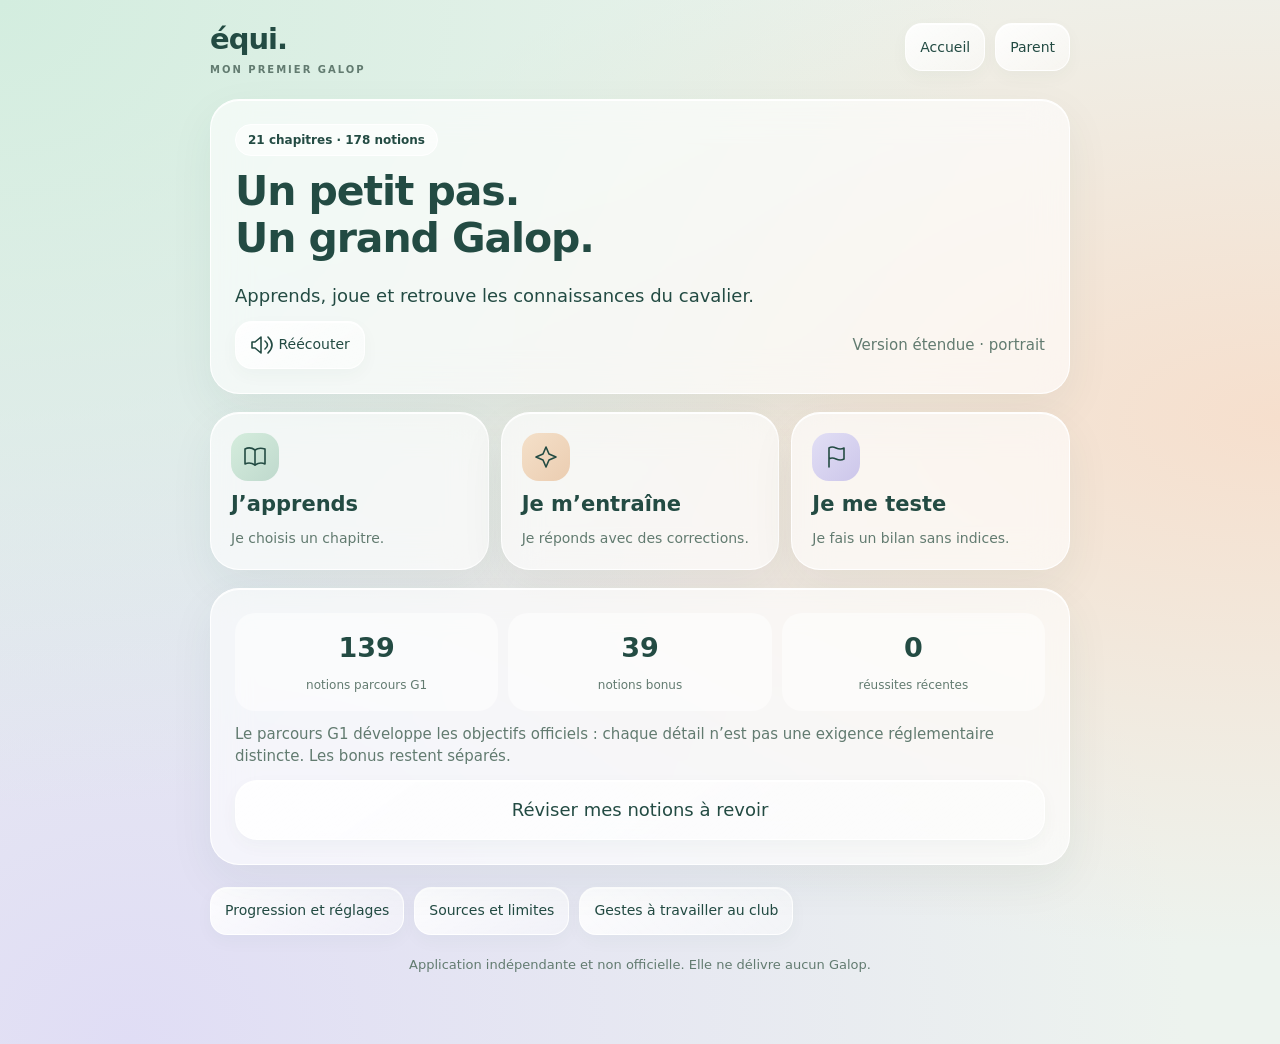
==== Equi.html @ 82fa51b3 "Add files via upload" ====
<!doctype html><html lang="fr"><head><meta charset="utf-8"><meta name="viewport" content="width=device-width,initial-scale=1,viewport-fit=cover"><meta name="theme-color" content="#e6efe8"><title>Équi — Préparer mon premier Galop</title><style>
:root{--ink:#234b43;--muted:#627b70;--primary:#347b65;--line:#ffffffdf;--glass:#ffffff9e;--shadow:0 16px 45px #234b4310}*{box-sizing:border-box;-webkit-tap-highlight-color:transparent}html{scroll-behavior:smooth}body{margin:0;color:var(--ink);font:18px/1.5 system-ui,-apple-system,sans-serif;background:radial-gradient(ellipse at 0 0,#d3eddf,transparent 55%),radial-gradient(ellipse at 100% 40%,#f6dfcd,transparent 60%),radial-gradient(ellipse at 10% 100%,#e0ddf5,transparent 65%),#edf3ee;min-height:100dvh}header{max-width:900px;margin:auto;display:flex;align-items:center;justify-content:space-between;gap:10px;padding:18px 20px 0}.brand{font-weight:850;font-size:29px;letter-spacing:-1px}.brand small{display:block;letter-spacing:2px;font-size:10px;text-transform:uppercase;color:var(--muted)}main{max-width:900px;margin:auto;padding:22px 20px 50px}button,input,select{font:inherit}button{color:inherit;border:1px solid var(--line);border-radius:22px;padding:15px 20px;min-height:60px;cursor:pointer;touch-action:manipulation;background:linear-gradient(145deg,#ffffffe8,#ffffff75);box-shadow:inset 0 1px #fff,0 6px 18px #234b4309;transition:transform .12s}button:active{transform:scale(.98)}button:disabled{opacity:.5;cursor:default}button:focus-visible,a:focus-visible{outline:4px solid #c99732;outline-offset:3px}.primary{color:white;background:linear-gradient(135deg,#498e77,#2b6659);border-color:#74a38e;box-shadow:inset 0 1px #ffffff55,0 8px 20px #34735b24;font-weight:700}.small{min-height:48px;font-size:14px;padding:10px 14px;border-radius:17px}.wide{width:100%}.glass{background:var(--glass);border:1px solid var(--line);border-radius:29px;backdrop-filter:blur(18px);-webkit-backdrop-filter:blur(18px);box-shadow:var(--shadow),inset 0 1px #fff}.card{padding:24px;margin-bottom:17px}h1{font-size:clamp(29px,5vw,41px);line-height:1.15;letter-spacing:-1.1px;margin:12px 0 20px}h2{font-size:24px;letter-spacing:-.5px;line-height:1.25}h3{font-size:20px}p{margin:12px 0}.muted{font-size:15px;color:var(--muted)}.eyebrow{text-transform:uppercase;font-size:11px;letter-spacing:1.8px;font-weight:800}.pill{display:inline-block;font-size:12px;font-weight:650;border-radius:25px;background:#ffffff9c;border:1px solid white;padding:6px 12px}.bonus{background:#e9e1ffb8;color:#615781}.row{display:flex;align-items:center;gap:10px;justify-content:space-between;flex-wrap:wrap}.actions{display:grid;gap:12px;margin:16px 0}.modes{display:grid;grid-template-columns:repeat(3,1fr);gap:12px;margin:18px 0}.mode{text-align:left;padding:20px;min-height:150px}.mode strong{display:block;font-size:21px;margin:8px 0}.mode .desc{font-size:14px;color:var(--muted);display:block}.badge{width:48px;height:48px;display:grid;place-items:center;border-radius:17px;background:linear-gradient(135deg,#d5eddd,#bfd9cd)}.peach{background:linear-gradient(135deg,#f4e0c9,#ebcdb1)}.lilac{background:linear-gradient(135deg,#e2dff5,#ccc6ea)}svg.icon{width:24px;height:24px;vertical-align:middle}.chapters{display:grid;gap:12px}.chapter{width:100%;display:flex;text-align:left;align-items:center;gap:15px;padding:18px 20px;min-height:98px}.chapter strong{display:block;font-size:20px}.chapter small{display:block;color:var(--muted);font-size:13px}.chapter .body{flex:1}.number{width:43px;height:43px;border-radius:16px;display:grid;place-items:center;background:#e2eee5;font-size:16px;font-weight:750;flex-shrink:0}.progress{height:7px;background:#ffffffa6;border-radius:15px;overflow:hidden;margin:16px 0 22px}.progress div{height:100%;border-radius:15px;background:linear-gradient(90deg,#a7d0b3,#43816d)}.scene{padding:10px;border-radius:27px;overflow:hidden;background:linear-gradient(145deg,#ffffffcb,#f8f1db90);border:1px solid white}.scene svg.art{display:block;width:100%;height:auto;max-height:43dvh;min-height:230px}.scene.zoom{overflow:auto}.scene.zoom svg.art{max-height:none;min-width:850px}.marker circle.core{fill:#fff9;stroke:#527565;stroke-width:1.5}.marker text{pointer-events:none;fill:#294e43;font:700 13px system-ui;text-anchor:middle;dominant-baseline:central}.marker{cursor:pointer;touch-action:manipulation}.marker.active circle.core{fill:#f6d183;stroke:#95681f;stroke-width:3}.marker.selected circle.core{fill:#b6ddcc;stroke:#2c6b57;stroke-width:3}.marker:focus{outline:none}.marker:focus circle.core{stroke:#9e7023;stroke-width:4}.hint{text-align:center;font-size:13px;color:var(--muted);margin:8px}.speech{background:#ffffffb0;border:1px solid white;border-radius:24px;padding:19px 22px;margin:16px 0}.instruction{font-size:19px}.choices{display:grid;gap:12px;margin:16px 0}.choice{display:flex;align-items:center;gap:10px}.choice .pick{flex:1;text-align:left;display:flex;align-items:center;gap:13px;min-height:74px}.choice .pick.selected{outline:3px solid #4d8a72;background:#e0f0e6}.choice .listen{width:57px;flex-shrink:0;padding:14px}.choice svg.mini{width:130px;height:88px;flex-shrink:0}.choice.image .pick{flex-direction:column;text-align:center;min-height:165px}.visualchoices{display:grid;grid-template-columns:repeat(2,1fr);gap:12px}.visualchoices .choice{display:block}.visualchoices .choice .pick{width:100%}.visualchoices .listen{width:100%;min-height:43px;padding:8px;margin-top:5px;font-size:13px}.score{font-size:68px;font-weight:800;line-height:1.1;letter-spacing:-3px}.statgrid{display:grid;grid-template-columns:repeat(3,1fr);gap:10px}.stat{background:#ffffff7a;border-radius:20px;padding:15px;text-align:center}.stat strong{display:block;font-size:27px}.stat span{font-size:12px;color:var(--muted)}.listrow{padding:13px 0;border-bottom:1px solid #234b4312}.listrow:last-child{border:0}.listrow label{display:flex;align-items:center;gap:13px}.toggle{display:flex;align-items:center;gap:14px;min-height:59px}input[type=checkbox]{width:26px;height:26px;accent-color:#3a7c65;flex-shrink:0}select,input[type=search]{background:#ffffffb0;border:1px solid white;padding:14px;border-radius:16px;color:inherit;max-width:100%}input[type=search]{width:100%}.tag{font-size:12px;padding:4px 9px;border-radius:12px;background:#e6eee7;display:inline-block}a{color:#246b56}.notice{padding:14px;background:#f8ead4b0;border-radius:18px;font-size:14px}.bottomnote{text-align:center;color:var(--muted);font-size:13px;margin:20px}.teachtext{font-size:21px;line-height:1.6}.pulses{display:flex;justify-content:center;gap:15px;margin:22px}.pulse{width:42px;height:42px;border-radius:50%;background:#dbeadd;display:grid;place-items:center}.pulse.beat{background:#dfb96a;transform:scale(1.12)}details{margin:14px 0}summary{cursor:pointer;min-height:48px;padding:12px}.sr{position:absolute;width:1px;height:1px;overflow:hidden;clip:rect(0,0,0,0)}.footerlinks{display:flex;flex-wrap:wrap;gap:10px;margin-top:22px}.filter{display:flex;gap:8px;flex-wrap:wrap;margin:16px 0}.filter button.on{background:#d5e8db;border-color:#6b9981}@media(max-width:560px){header,main{padding-left:14px;padding-right:14px}.card{padding:20px}.modes{grid-template-columns:1fr}.mode{min-height:95px;display:grid;grid-template-columns:48px 1fr;gap:15px;align-items:center}.mode strong{margin:0 0 3px}.mode .desc{grid-column:2}.choice svg.mini{width:110px}.visualchoices{gap:10px}.scene svg.art{min-height:205px}.brand{font-size:25px}.statgrid{gap:7px}.stat{padding:13px 6px}}@media(prefers-reduced-motion:reduce){*{scroll-behavior:auto!important;transition:none!important}}
</style></head><body><header><div class="brand">équi.<small>Mon premier Galop</small></div><div class="row"><button class="small" onclick="navHome()">Accueil</button><button class="small" onclick="navParent()">Parent</button></div></header><main id="app"></main><script>const DATA={"chapters": [{"id": "corps", "title": "Le corps du cheval", "subtitle": "18 repères du Guide fédéral", "level": "g1", "icon": "horse"}, {"id": "robes", "title": "Les trois robes de base", "subtitle": "Noir, alezan, bai", "level": "g1", "icon": "palette"}, {"id": "allures", "title": "Pas, trot et galop", "subtitle": "Reconnaître et comprendre les rythmes", "level": "g1", "icon": "waves"}, {"id": "licol", "title": "Le licol et la longe", "subtitle": "Reconnaître les parties d’un licol plat", "level": "g1", "icon": "tack"}, {"id": "selle", "title": "La selle", "subtitle": "Les pièces et leurs fonctions", "level": "g1", "icon": "tack"}, {"id": "filet", "title": "Le filet", "subtitle": "Repérer le filet classique avec mors", "level": "g1", "icon": "tack"}, {"id": "aides", "title": "Les aides du cavalier", "subtitle": "Communiquer, pas faire mal", "level": "g1", "icon": "spark"}, {"id": "comportement", "title": "Comprendre le cheval", "subtitle": "Observer tout le corps et la situation", "level": "g1", "icon": "heart"}, {"id": "securitepied", "title": "En sécurité à pied", "subtitle": "Des décisions prudentes", "level": "g1", "icon": "shield"}, {"id": "securitemontee", "title": "En sécurité à cheval", "subtitle": "Casque, distance et consignes", "level": "g1", "icon": "shield"}, {"id": "soins", "title": "S’occuper de sa monture", "subtitle": "Avant et après la séance", "level": "g1", "icon": "brush"}, {"id": "club", "title": "Mon club et la fédération", "subtitle": "Lieux, licence et règles communes", "level": "g1", "icon": "home"}, {"id": "vocabulaire", "title": "Les mots du cavalier", "subtitle": "Comprendre les consignes du cours", "level": "g1", "icon": "book"}, {"id": "pied", "title": "Comprendre la pratique à pied", "subtitle": "Préparer les gestes, pas les certifier", "level": "g1", "icon": "route"}, {"id": "monte", "title": "Comprendre la pratique montée", "subtitle": "Les objectifs à travailler avec l’enseignant", "level": "g1", "icon": "horse"}, {"id": "aliments", "title": "Herbe, foin et aliments", "subtitle": "Bonus : anticipation du Galop 2", "level": "bonus", "icon": "leaf"}, {"id": "membres", "title": "Les détails des membres", "subtitle": "Bonus : vocabulaire du Galop 2", "level": "bonus", "icon": "horse"}, {"id": "decouvertes", "title": "Vie et communication", "subtitle": "Bonus : observer davantage", "level": "bonus", "icon": "heart"}, {"id": "robesplus", "title": "Autres robes et marques", "subtitle": "Bonus : repères G2 et G3", "level": "bonus", "icon": "palette"}, {"id": "outils", "title": "Les outils du pansage", "subtitle": "Bonus : approfondir le Galop 2", "level": "bonus", "icon": "brush"}, {"id": "figures", "title": "Les figures et les lieux de vie", "subtitle": "Bonus : repères du Galop 2", "level": "bonus", "icon": "route"}], "cards": [{"id": "corps_01", "ch": "corps", "title": "La tête", "text": "La tête porte notamment les yeux, les oreilles, la bouche et les naseaux.", "q": "Trouve la tête sur le cheval.", "answer": "La tête", "wrong": ["La crinière", "L’encolure", "Les naseaux"], "source": "GUIDE", "level": "g1", "diagram": "horse", "target": "tete"}, {"id": "corps_02", "ch": "corps", "title": "La crinière", "text": "La crinière est l’ensemble des longs crins qui suivent le dessus de l’encolure.", "q": "Trouve la crinière sur le cheval.", "answer": "La crinière", "wrong": ["La tête", "L’encolure", "Les naseaux"], "source": "GUIDE", "level": "g1", "diagram": "horse", "target": "criniere"}, {"id": "corps_03", "ch": "corps", "title": "L’encolure", "text": "L’encolure relie la tête au corps.", "q": "Trouve l’encolure sur le cheval.", "answer": "L’encolure", "wrong": ["La tête", "La crinière", "Les naseaux"], "source": "GUIDE", "level": "g1", "diagram": "horse", "target": "encolure"}, {"id": "corps_04", "ch": "corps", "title": "Les naseaux", "text": "Les naseaux sont les ouvertures du nez.", "q": "Trouve les naseaux sur le cheval.", "answer": "Les naseaux", "wrong": ["La tête", "La crinière", "L’encolure"], "source": "GUIDE", "level": "g1", "diagram": "horse", "target": "naseaux"}, {"id": "corps_05", "ch": "corps", "title": "Le poitrail", "text": "Le poitrail est à l’avant du thorax, entre les épaules et au-dessus des membres de devant.", "q": "Trouve le poitrail sur le cheval.", "answer": "Le poitrail", "wrong": ["La tête", "La crinière", "L’encolure"], "source": "GUIDE", "level": "g1", "diagram": "horse", "target": "poitrail"}, {"id": "corps_06", "ch": "corps", "title": "L’épaule", "text": "L’épaule est sur le côté de l’avant du corps, à la jonction avec un membre antérieur.", "q": "Trouve l’épaule sur le cheval.", "answer": "L’épaule", "wrong": ["La tête", "La crinière", "L’encolure"], "source": "GUIDE", "level": "g1", "diagram": "horse", "target": "epaule"}, {"id": "corps_07", "ch": "corps", "title": "Les membres antérieurs", "text": "Les antérieurs sont les deux membres de devant.", "q": "Trouve les membres antérieurs sur le cheval.", "answer": "Les membres antérieurs", "wrong": ["La tête", "La crinière", "L’encolure"], "source": "GUIDE", "level": "g1", "diagram": "horse", "target": "anterieurs"}, {"id": "corps_08", "ch": "corps", "title": "Les sabots", "text": "Les sabots sont les enveloppes dures à l’extrémité des membres. Le cheval en a quatre.", "q": "Trouve les sabots sur le cheval.", "answer": "Les sabots", "wrong": ["La tête", "La crinière", "L’encolure"], "source": "GUIDE", "level": "g1", "diagram": "horse", "target": "sabots"}, {"id": "corps_09", "ch": "corps", "title": "Le garrot", "text": "Le garrot se trouve entre l’encolure et le dos, au-dessus des épaules.", "q": "Trouve le garrot sur le cheval.", "answer": "Le garrot", "wrong": ["La tête", "La crinière", "L’encolure"], "source": "GUIDE", "level": "g1", "diagram": "horse", "target": "garrot"}, {"id": "corps_10", "ch": "corps", "title": "Le dos", "text": "Le dos est sur le dessus du corps, derrière le garrot.", "q": "Trouve le dos sur le cheval.", "answer": "Le dos", "wrong": ["La tête", "La crinière", "L’encolure"], "source": "GUIDE", "level": "g1", "diagram": "horse", "target": "dos"}, {"id": "corps_11", "ch": "corps", "title": "Le rein", "text": "La région du rein se situe sur le dessus du corps, entre le dos et la croupe.", "q": "Trouve le rein sur le cheval.", "answer": "Le rein", "wrong": ["La tête", "La crinière", "L’encolure"], "source": "GUIDE", "level": "g1", "diagram": "horse", "target": "rein"}, {"id": "corps_12", "ch": "corps", "title": "Le ventre", "text": "Le ventre est la partie inférieure du tronc.", "q": "Trouve le ventre sur le cheval.", "answer": "Le ventre", "wrong": ["La tête", "La crinière", "L’encolure"], "source": "GUIDE", "level": "g1", "diagram": "horse", "target": "ventre"}, {"id": "corps_13", "ch": "corps", "title": "Les côtes", "text": "La région des côtes est sur les côtés du thorax, derrière l’épaule.", "q": "Trouve les côtes sur le cheval.", "answer": "Les côtes", "wrong": ["La tête", "La crinière", "L’encolure"], "source": "GUIDE", "level": "g1", "diagram": "horse", "target": "cotes"}, {"id": "corps_14", "ch": "corps", "title": "Le flanc", "text": "Le flanc est le côté du corps entre les dernières côtes et la hanche.", "q": "Trouve le flanc sur le cheval.", "answer": "Le flanc", "wrong": ["La tête", "La crinière", "L’encolure"], "source": "GUIDE", "level": "g1", "diagram": "horse", "target": "flanc"}, {"id": "corps_15", "ch": "corps", "title": "La hanche", "text": "La hanche est un repère de l’arrière-main, sur le côté à l’avant de la croupe.", "q": "Trouve la hanche sur le cheval.", "answer": "La hanche", "wrong": ["La tête", "La crinière", "L’encolure"], "source": "GUIDE", "level": "g1", "diagram": "horse", "target": "hanche"}, {"id": "corps_16", "ch": "corps", "title": "La croupe", "text": "La croupe est sur le dessus de l’arrière du corps, avant la queue.", "q": "Trouve la croupe sur le cheval.", "answer": "La croupe", "wrong": ["La tête", "La crinière", "L’encolure"], "source": "GUIDE", "level": "g1", "diagram": "horse", "target": "croupe"}, {"id": "corps_17", "ch": "corps", "title": "La queue", "text": "La queue porte les longs crins situés à l’arrière du cheval.", "q": "Trouve la queue sur le cheval.", "answer": "La queue", "wrong": ["La tête", "La crinière", "L’encolure"], "source": "GUIDE", "level": "g1", "diagram": "horse", "target": "queue"}, {"id": "corps_18", "ch": "corps", "title": "Les membres postérieurs", "text": "Les postérieurs sont les deux membres de derrière.", "q": "Trouve les membres postérieurs sur le cheval.", "answer": "Les membres postérieurs", "wrong": ["La tête", "La crinière", "L’encolure"], "source": "GUIDE", "level": "g1", "diagram": "horse", "target": "posterieurs"}, {"id": "robes_01", "ch": "robes", "title": "Noir", "text": "La robe noire présente des poils et des crins noirs.", "q": "Quel cheval a une robe noir ?", "answer": "Noir", "wrong": ["Alezan", "Bai"], "source": "JARDY", "level": "g1", "visual": "coat:noir"}, {"id": "robes_02", "ch": "robes", "title": "Alezan", "text": "Un cheval alezan a des poils et des crins dans des tons fauves ou roux. Il n’a pas les crins et extrémités noirs caractéristiques du bai.", "q": "Quel cheval a une robe alezan ?", "answer": "Alezan", "wrong": ["Noir", "Bai"], "source": "JARDY", "level": "g1", "visual": "coat:alezan"}, {"id": "robes_03", "ch": "robes", "title": "Bai", "text": "Le bai a le corps brun ou fauve, avec la crinière, la queue et le bas des membres noirs.", "q": "Quel cheval a une robe bai ?", "answer": "Bai", "wrong": ["Noir", "Alezan"], "source": "JARDY", "level": "g1", "visual": "coat:bai"}, {"id": "robes_04", "ch": "robes", "title": "Bai ou alezan ?", "text": "Pour distinguer un bai d’un alezan, observe aussi la crinière, la queue et le bas des membres. Ne regarde pas seulement le corps.", "q": "Le corps est brun et les crins sont noirs. Quelle est la robe ?", "answer": "Bai", "wrong": ["Alezan", "Noir"], "source": "JARDY", "level": "g1"}, {"id": "robes_05", "ch": "robes", "title": "Robe et race", "text": "La robe décrit la couleur des poils et des crins. Ce n’est pas le nom d’une race.", "q": "Que décrit le mot « robe » ?", "answer": "La couleur des poils et des crins", "wrong": ["Le métier du cheval", "Le nom de son club"], "source": "FFE", "level": "g1"}, {"id": "allures_01", "ch": "allures", "title": "Les trois allures", "text": "Les trois allures principales sont le pas, le trot et le galop. Une allure est une façon de se déplacer.", "q": "Quelle liste contient les trois allures principales ?", "answer": "Pas, trot, galop", "wrong": ["Arrêt, selle, trot", "Bai, noir, alezan"], "source": "GUIDE", "level": "g1", "visual": "rhythm:all"}, {"id": "allures_02", "ch": "allures", "title": "Le pas", "text": "Le pas est une allure marchée à quatre temps. Il n’y a pas de phase où tous les pieds quittent le sol.", "q": "Quelle allure est marchée à quatre temps ?", "answer": "Le pas", "wrong": ["Le trot", "Le galop"], "source": "GUIDE", "level": "g1", "visual": "rhythm:pas"}, {"id": "allures_03", "ch": "allures", "title": "Le trot", "text": "Le trot est une allure sautée à deux temps. Il comporte des phases de suspension.", "q": "Quelle allure est sautée à deux temps ?", "answer": "Le trot", "wrong": ["Le pas", "Le galop"], "source": "GUIDE", "level": "g1", "visual": "rhythm:trot"}, {"id": "allures_04", "ch": "allures", "title": "Le galop", "text": "Le galop usuel est une allure sautée à trois temps, avec une phase de suspension.", "q": "Quelle allure compte habituellement trois temps ?", "answer": "Le galop", "wrong": ["Le pas", "Le trot"], "source": "GUIDE", "level": "g1", "visual": "rhythm:galop"}, {"id": "allures_05", "ch": "allures", "title": "La suspension", "text": "Une phase de suspension est un moment où aucun pied ne touche le sol. Le trot et le galop en comportent.", "q": "Pendant la suspension, combien de pieds touchent le sol ?", "answer": "Aucun", "wrong": ["Deux", "Quatre"], "source": "GUIDE", "level": "g1", "visual": "rhythm:all"}, {"id": "allures_06", "ch": "allures", "title": "Une transition", "text": "Une transition est un passage d’une allure à une autre, ou entre l’arrêt et une allure. Par exemple : passer du pas au trot.", "q": "Passer du pas au trot, c’est…", "answer": "Une transition", "wrong": ["Une robe", "Une partie de la selle"], "source": "GUIDE", "level": "g1", "visual": "rhythm:all"}, {"id": "licol_01", "ch": "licol", "title": "La têtière", "text": "La têtière passe derrière les oreilles et maintient le licol.", "q": "Trouve la têtière sur le licol.", "answer": "La têtière", "wrong": ["La muserolle", "Le montant", "La sous-gorge"], "source": "JARDY", "level": "g1", "diagram": "halter", "target": "tetiere"}, {"id": "licol_02", "ch": "licol", "title": "La muserolle", "text": "La muserolle entoure le nez du cheval.", "q": "Trouve la muserolle sur le licol.", "answer": "La muserolle", "wrong": ["La têtière", "Le montant", "La sous-gorge"], "source": "JARDY", "level": "g1", "diagram": "halter", "target": "muserolle"}, {"id": "licol_03", "ch": "licol", "title": "Le montant", "text": "Un montant relie des parties du licol sur le côté de la tête.", "q": "Trouve le montant sur le licol.", "answer": "Le montant", "wrong": ["La têtière", "La muserolle", "La sous-gorge"], "source": "JARDY", "level": "g1", "diagram": "halter", "target": "montant"}, {"id": "licol_04", "ch": "licol", "title": "La sous-gorge", "text": "La sous-gorge passe sous la gorge.", "q": "Trouve la sous-gorge sur le licol.", "answer": "La sous-gorge", "wrong": ["La têtière", "La muserolle", "Le montant"], "source": "JARDY", "level": "g1", "diagram": "halter", "target": "sousgorge"}, {"id": "licol_05", "ch": "licol", "title": "L’alliance", "text": "L’alliance relie sous la tête la muserolle à la partie située vers la gorge.", "q": "Trouve l’alliance sur le licol.", "answer": "L’alliance", "wrong": ["La têtière", "La muserolle", "Le montant"], "source": "JARDY", "level": "g1", "diagram": "halter", "target": "alliance"}, {"id": "licol_06", "ch": "licol", "title": "L’anneau d’attache", "text": "L’anneau d’attache permet de fixer la longe au licol.", "q": "Trouve l’anneau d’attache sur le licol.", "answer": "L’anneau d’attache", "wrong": ["La têtière", "La muserolle", "Le montant"], "source": "JARDY", "level": "g1", "diagram": "halter", "target": "anneau"}, {"id": "licol_07", "ch": "licol", "title": "La longe", "text": "La longe est la corde fixée au licol pour mener le cheval et, dans les conditions montrées par l’enseignant, l’attacher.", "q": "Que fixe-t-on au licol pour mener le cheval ?", "answer": "Une longe", "wrong": ["Un étrier", "Un tapis"], "source": "JARDY", "level": "g1", "visual": "object:rope"}, {"id": "licol_08", "ch": "licol", "title": "Licol et filet", "text": "Le licol courant n’a pas de mors. Le filet classique présenté ici comporte un mors et des rênes. Ce sont deux équipements différents.", "q": "Quel équipement présenté ici n’a pas de mors ?", "answer": "Le licol", "wrong": ["Le filet classique", "Les deux ont forcément un mors"], "source": "JARDY", "level": "g1"}, {"id": "selle_01", "ch": "selle", "title": "Le siège", "text": "Le siège est la partie sur laquelle le cavalier s’assoit.", "q": "Trouve le siège sur la selle.", "answer": "Le siège", "wrong": ["Le pommeau", "Le troussequin", "Le quartier"], "source": "JARDY", "level": "g1", "diagram": "saddle", "target": "siege"}, {"id": "selle_02", "ch": "selle", "title": "Le pommeau", "text": "Le pommeau est la partie avant de la selle.", "q": "Trouve le pommeau sur la selle.", "answer": "Le pommeau", "wrong": ["Le siège", "Le troussequin", "Le quartier"], "source": "JARDY", "level": "g1", "diagram": "saddle", "target": "pommeau"}, {"id": "selle_03", "ch": "selle", "title": "Le troussequin", "text": "Le troussequin est la partie arrière relevée de la selle.", "q": "Trouve le troussequin sur la selle.", "answer": "Le troussequin", "wrong": ["Le siège", "Le pommeau", "Le quartier"], "source": "JARDY", "level": "g1", "diagram": "saddle", "target": "troussequin"}, {"id": "selle_04", "ch": "selle", "title": "Le quartier", "text": "Les quartiers sont les grandes pièces de cuir sur les côtés de la selle.", "q": "Trouve le quartier sur la selle.", "answer": "Le quartier", "wrong": ["Le siège", "Le pommeau", "Le troussequin"], "source": "JARDY", "level": "g1", "diagram": "saddle", "target": "quartier"}, {"id": "selle_05", "ch": "selle", "title": "L’étrivière", "text": "L’étrivière est la courroie qui porte l’étrier.", "q": "Trouve l’étrivière sur la selle.", "answer": "L’étrivière", "wrong": ["Le siège", "Le pommeau", "Le troussequin"], "source": "JARDY", "level": "g1", "diagram": "saddle", "target": "etriviere"}, {"id": "selle_06", "ch": "selle", "title": "L’étrier", "text": "L’étrier reçoit le pied du cavalier.", "q": "Trouve l’étrier sur la selle.", "answer": "L’étrier", "wrong": ["Le siège", "Le pommeau", "Le troussequin"], "source": "JARDY", "level": "g1", "diagram": "saddle", "target": "etrier"}, {"id": "selle_07", "ch": "selle", "title": "La sangle", "text": "La sangle passe sous le ventre et aide à maintenir la selle.", "q": "Trouve la sangle sur la selle.", "answer": "La sangle", "wrong": ["Le siège", "Le pommeau", "Le troussequin"], "source": "JARDY", "level": "g1", "diagram": "saddle", "target": "sangle"}, {"id": "selle_08", "ch": "selle", "title": "Les contre-sanglons", "text": "Les contre-sanglons sont les courroies auxquelles on boucle la sangle.", "q": "Trouve les contre-sanglons sur la selle.", "answer": "Les contre-sanglons", "wrong": ["Le siège", "Le pommeau", "Le troussequin"], "source": "JARDY", "level": "g1", "diagram": "saddle", "target": "contresanglons"}, {"id": "selle_09", "ch": "selle", "title": "Le tapis", "text": "Le tapis se place sous la selle. Il est distinct de la selle et de la sangle.", "q": "Que place-t-on sous la selle ?", "answer": "Le tapis", "wrong": ["Le licol", "La sous-gorge"], "source": "JARDY", "level": "g1", "visual": "object:pad"}, {"id": "filet_01", "ch": "filet", "title": "La têtière", "text": "La têtière passe derrière les oreilles.", "q": "Trouve la têtière sur le filet.", "answer": "La têtière", "wrong": ["Le frontal", "Le montant", "La sous-gorge"], "source": "JARDY", "level": "g1", "diagram": "bridle", "target": "tetiere"}, {"id": "filet_02", "ch": "filet", "title": "Le frontal", "text": "Le frontal passe devant le front, sous les oreilles.", "q": "Trouve le frontal sur le filet.", "answer": "Le frontal", "wrong": ["La têtière", "Le montant", "La sous-gorge"], "source": "JARDY", "level": "g1", "diagram": "bridle", "target": "frontal"}, {"id": "filet_03", "ch": "filet", "title": "Le montant", "text": "Les montants du filet relient notamment la têtière au mors.", "q": "Trouve le montant sur le filet.", "answer": "Le montant", "wrong": ["La têtière", "Le frontal", "La sous-gorge"], "source": "JARDY", "level": "g1", "diagram": "bridle", "target": "montant"}, {"id": "filet_04", "ch": "filet", "title": "La sous-gorge", "text": "La sous-gorge passe sous la gorge.", "q": "Trouve la sous-gorge sur le filet.", "answer": "La sous-gorge", "wrong": ["La têtière", "Le frontal", "Le montant"], "source": "JARDY", "level": "g1", "diagram": "bridle", "target": "sousgorge"}, {"id": "filet_05", "ch": "filet", "title": "La muserolle", "text": "La muserolle entoure le nez. Les filets peuvent avoir des modèles de muserolles différents, ou ne pas en avoir.", "q": "Trouve la muserolle sur le filet.", "answer": "La muserolle", "wrong": ["La têtière", "Le frontal", "Le montant"], "source": "JARDY", "level": "g1", "diagram": "bridle", "target": "muserolle"}, {"id": "filet_06", "ch": "filet", "title": "Le mors", "text": "Le mors se place dans la bouche. Les actions sur les rênes doivent rester contrôlées car la bouche est sensible.", "q": "Trouve le mors sur le filet.", "answer": "Le mors", "wrong": ["La têtière", "Le frontal", "Le montant"], "source": "JARDY", "level": "g1", "diagram": "bridle", "target": "mors"}, {"id": "filet_07", "ch": "filet", "title": "Les rênes", "text": "Le cavalier tient les rênes. Elles relient ses mains au mors sur le filet classique présenté.", "q": "Trouve les rênes sur le filet.", "answer": "Les rênes", "wrong": ["La têtière", "Le frontal", "Le montant"], "source": "JARDY", "level": "g1", "diagram": "bridle", "target": "renes"}, {"id": "aides_01", "ch": "aides", "title": "Les aides", "text": "Les aides sont les moyens de communication du cavalier avec le cheval. Elles transmettent des demandes.", "q": "À quoi servent les aides ?", "answer": "À communiquer avec le cheval", "wrong": ["À le punir", "À le nourrir"], "source": "GUIDE", "level": "g1"}, {"id": "aides_02", "ch": "aides", "title": "Les aides naturelles", "text": "Les aides naturelles viennent du corps : mains, jambes, poids du corps et voix.", "q": "Quelle liste ne contient que des aides naturelles ?", "answer": "Mains, jambes, voix", "wrong": ["Cravache, éperons, voix", "Selle, tapis, licol"], "source": "GUIDE", "level": "g1"}, {"id": "aides_03", "ch": "aides", "title": "Les mains", "text": "Les mains font partie des aides naturelles.", "q": "Classe cette aide : les mains.", "answer": "Aide naturelle", "wrong": ["Aide artificielle", "Aliment"], "source": "GUIDE", "level": "g1"}, {"id": "aides_04", "ch": "aides", "title": "Les jambes", "text": "Les jambes font partie des aides naturelles.", "q": "Classe cette aide : les jambes.", "answer": "Aide naturelle", "wrong": ["Aide artificielle", "Aliment"], "source": "GUIDE", "level": "g1"}, {"id": "aides_05", "ch": "aides", "title": "La voix", "text": "La voix fait partie des aides naturelles.", "q": "Classe cette aide : la voix.", "answer": "Aide naturelle", "wrong": ["Aide artificielle", "Aliment"], "source": "GUIDE", "level": "g1"}, {"id": "aides_06", "ch": "aides", "title": "Le poids du corps", "text": "Le poids du corps fait partie des aides naturelles.", "q": "Classe cette aide : le poids du corps.", "answer": "Aide naturelle", "wrong": ["Aide artificielle", "Aliment"], "source": "GUIDE", "level": "g1"}, {"id": "aides_07", "ch": "aides", "title": "La cravache", "text": "La cravache : aide artificielle, c’est-à-dire un objet qui complète les aides naturelles. Reconnaître cet objet ne signifie pas devoir l’utiliser.", "q": "Classe cette aide : la cravache.", "answer": "Aide artificielle", "wrong": ["Aide naturelle", "Une allure"], "source": "GUIDE", "level": "g1"}, {"id": "aides_08", "ch": "aides", "title": "Les éperons", "text": "Les éperons : aide artificielle, c’est-à-dire un objet qui complète les aides naturelles. Reconnaître cet objet ne signifie pas devoir l’utiliser.", "q": "Classe cette aide : les éperons.", "answer": "Aide artificielle", "wrong": ["Aide naturelle", "Une allure"], "source": "GUIDE", "level": "g1"}, {"id": "aides_09", "ch": "aides", "title": "La chambrière", "text": "La chambrière : aide artificielle, c’est-à-dire un objet qui complète les aides naturelles. Reconnaître cet objet ne signifie pas devoir l’utiliser.", "q": "Classe cette aide : la chambrière.", "answer": "Aide artificielle", "wrong": ["Aide naturelle", "Une allure"], "source": "GUIDE", "level": "g1"}, {"id": "aides_10", "ch": "aides", "title": "Des mains contrôlées", "text": "Sur un filet classique, les mains agissent par les rênes et le mors. La bouche est sensible : on évite les mouvements brusques et les tractions involontaires.", "q": "Pourquoi faut-il contrôler ses mains ?", "answer": "La bouche du cheval est sensible", "wrong": ["Pour tirer toujours plus fort", "Pour faire du bruit"], "source": "GUIDE", "level": "g1"}, {"id": "aides_11", "ch": "aides", "title": "Le respect reste la règle", "text": "Les aides servent à communiquer. Leur emploi ne doit jamais devenir un prétexte à la violence. On apprend les gestes avec l’enseignant.", "q": "Si une demande ne marche pas, que fais-tu ?", "answer": "Je demande conseil à mon enseignant", "wrong": ["Je frappe le cheval", "Je multiplie les gestes brusques"], "source": "GUIDE", "level": "g1"}, {"id": "comportement_01", "ch": "comportement", "title": "Un être sensible", "text": "Le cheval est un animal vivant et sensible. S’en occuper et le respecter font partie de l’équitation.", "q": "L’équitation, c’est aussi…", "answer": "S’occuper du cheval et le comprendre", "wrong": ["Seulement rester en selle", "Utiliser un animal comme un jouet"], "source": "GUIDE", "level": "g1"}, {"id": "comportement_02", "ch": "comportement", "title": "Un poney n’est pas un bébé", "text": "Poneys et chevaux appartiennent à la même espèce. Un poney peut être adulte.", "q": "Un poney est-il forcément un bébé cheval ?", "answer": "Non, il peut être adulte", "wrong": ["Oui, toujours", "Il devient forcément un grand cheval"], "source": "GUIDE", "level": "g1"}, {"id": "comportement_03", "ch": "comportement", "title": "Herbivore", "text": "Un herbivore se nourrit de végétaux. Le cheval est herbivore.", "q": "Que signifie « herbivore » ?", "answer": "Qui se nourrit de végétaux", "wrong": ["Qui mange seulement de la viande", "Qui n’a pas besoin de manger"], "source": "GUIDE", "level": "g1"}, {"id": "comportement_04", "ch": "comportement", "title": "Grégaire", "text": "Le cheval est grégaire : il recherche la compagnie d’autres chevaux.", "q": "Que signifie « grégaire » ?", "answer": "Qui recherche la vie en groupe", "wrong": ["Qui doit rester seul", "Qui ne dort jamais"], "source": "GUIDE", "level": "g1"}, {"id": "comportement_05", "ch": "comportement", "title": "Éviter la surprise", "text": "Un changement brusque peut provoquer une fuite ou une défense. Il faut éviter de surprendre le cheval.", "q": "Pourquoi faut-il éviter de le surprendre ?", "answer": "Il peut réagir brusquement par peur", "wrong": ["Il ne remarque jamais rien", "Il comprend tous nos gestes à l’avance"], "source": "GUIDE", "level": "g1"}, {"id": "comportement_06", "ch": "comportement", "title": "Plusieurs signes ensemble", "text": "Observe les oreilles, le regard, la tête, l’encolure, les membres, la queue et la tension du corps. Un seul signe ne suffit pas toujours.", "q": "Pour comprendre son attitude, je regarde…", "answer": "Tout le corps et le contexte", "wrong": ["Seulement une oreille", "Seulement la couleur de la robe"], "source": "COM", "level": "g1"}, {"id": "comportement_07", "ch": "comportement", "title": "La vigilance", "text": "Une tête très haute, des oreilles fixées vers un événement et un corps tendu peuvent signaler une vigilance. Il faut regarder le contexte.", "q": "Le cheval est tendu et regarde fixement un bruit. Que comprends-tu ?", "answer": "Quelque chose l’alerte", "wrong": ["Il est forcément heureux", "Sa robe va changer"], "source": "COM", "level": "g1"}, {"id": "comportement_08", "ch": "comportement", "title": "Le repos debout", "text": "Un cheval peut se reposer debout, le corps détendu, parfois avec un postérieur au repos.", "q": "Un cheval détendu avec un postérieur au repos peut…", "answer": "Se reposer", "wrong": ["Être forcément blessé", "Être forcément en colère"], "source": "COM", "level": "g1"}, {"id": "comportement_09", "ch": "comportement", "title": "Une menace", "text": "Oreilles plaquées et mouvements menaçants peuvent annoncer une défense. On ne poursuit pas l’approche et on demande de l’aide.", "q": "Un cheval menace de mordre. Que fais-tu ?", "answer": "Je me mets en sécurité et je demande de l’aide", "wrong": ["Je m’approche de sa bouche", "Je le défie"], "source": "COM", "level": "g1"}, {"id": "comportement_10", "ch": "comportement", "title": "Les oreilles ne disent pas tout", "text": "Des oreilles en avant indiquent notamment une orientation de l’attention. Elles ne prouvent pas à elles seules que le cheval est content.", "q": "Des oreilles en avant prouvent-elles qu’il est heureux ?", "answer": "Non, il faut observer les autres signes", "wrong": ["Oui, toujours", "Elles indiquent sa race"], "source": "COM", "level": "g1"}, {"id": "comportement_11", "ch": "comportement", "title": "Les caresses", "text": "Tous les chevaux n’apprécient pas les mêmes contacts. Observe leurs réactions et respecte-les.", "q": "Le cheval semble gêné par mon contact. Que fais-tu ?", "answer": "Je cesse et je demande conseil", "wrong": ["J’insiste pour le forcer", "Je le punis"], "source": "COM", "level": "g1"}, {"id": "comportement_12", "ch": "comportement", "title": "Le hennissement", "text": "Le hennissement peut servir à rétablir le contact lors d’une séparation. Un son ne s’interprète pas sans contexte.", "q": "Le hennissement peut servir à…", "answer": "Rétablir le contact avec un autre cheval", "wrong": ["Nommer sa robe", "Remplacer toute observation"], "source": "COM", "level": "g1"}, {"id": "securitepied_01", "ch": "securitepied", "title": "Prévenir de sa présence", "text": "Avant d’approcher, capte calmement l’attention du cheval. Ne surgis pas en silence dans son dos.", "q": "Avant de m’approcher, je…", "answer": "Capte calmement son attention", "wrong": ["Crie tout près de lui", "Le surprends par derrière"], "source": "JARDY", "level": "g1"}, {"id": "securitepied_02", "ch": "securitepied", "title": "Des gestes calmes", "text": "Auprès du cheval, évite les cris, les courses et les gestes brusques.", "q": "Comment me comporter près du cheval ?", "answer": "Avec calme et attention", "wrong": ["En courant autour de lui", "En agitant les bras brusquement"], "source": "JARDY", "level": "g1"}, {"id": "securitepied_03", "ch": "securitepied", "title": "La longe et la main", "text": "N’enroule jamais une longe autour de ta main ou de ton corps. Apprends à la tenir avec l’enseignant.", "q": "Puis-je enrouler la longe autour de ma main ?", "answer": "Non, jamais", "wrong": ["Oui, pour mieux tenir", "Oui, si le cheval est petit"], "source": "LONGE", "level": "g1"}, {"id": "securitepied_04", "ch": "securitepied", "title": "Changer de côté", "text": "La manière de changer de côté dépend du cheval, de l’attache et de l’espace. Suis la démonstration de l’enseignant ; ne te glisse pas au hasard.", "q": "Je ne sais pas comment changer de côté. Que faire ?", "answer": "Demander à l’enseignant de me montrer", "wrong": ["Me glisser n’importe où", "Passer sous le ventre"], "source": "JARDY", "level": "g1"}, {"id": "securitepied_05", "ch": "securitepied", "title": "Une situation qui inquiète", "text": "Si la réaction du cheval te met en difficulté, mets-toi en sécurité et appelle un adulte du club.", "q": "Le cheval s’agite et je ne maîtrise plus la situation. Je…", "answer": "Demande immédiatement de l’aide", "wrong": ["Reste seul pour prouver que je sais", "Tire de toutes mes forces"], "source": "JARDY", "level": "g1"}, {"id": "securitepied_06", "ch": "securitepied", "title": "Ne pas se faire coincer", "text": "Garde un espace et une possibilité de te dégager. Ne te place pas dans un passage étroit où le cheval pourrait te coincer.", "q": "Où éviter de me placer ?", "answer": "Coincée entre le cheval et un mur", "wrong": ["À l’endroit montré par l’enseignant", "Dans une zone dégagée avec l’adulte"], "source": "JARDY", "level": "g1"}, {"id": "securitepied_07", "ch": "securitepied", "title": "Un passage libre", "text": "Pour franchir une porte avec le cheval, il faut un passage dégagé et suffisamment ouvert, sous les consignes de l’enseignant.", "q": "La porte est trop peu ouverte. Que faire ?", "answer": "Faire dégager et ouvrir le passage avec l’adulte", "wrong": ["Forcer le cheval à passer", "Fermer davantage la porte"], "source": "JARDY", "level": "g1"}, {"id": "securitepied_08", "ch": "securitepied", "title": "Pas d’attache improvisée", "text": "Le nœud d’attache est un geste réel à apprendre au club. On ne l’improvise pas avec un enfant et un cheval.", "q": "Je ne sais pas faire le nœud d’attache. Je…", "answer": "Demande une démonstration à l’enseignant", "wrong": ["Invente un nœud très serré", "Attache avec les rênes"], "source": "JARDY", "level": "g1"}, {"id": "securitepied_09", "ch": "securitepied", "title": "La nourriture n’est pas un jouet", "text": "Ne donne pas d’aliment sans l’autorisation d’un responsable. La ration et les éventuelles restrictions doivent être respectées.", "q": "Puis-je distribuer une friandise à n’importe quel poney ?", "answer": "Seulement avec l’autorisation du responsable", "wrong": ["Oui, sans demander", "Oui, si je la cache"], "source": "FFE", "level": "g1"}, {"id": "securitepied_10", "ch": "securitepied", "title": "Un objet oublié", "text": "Range les objets et ne laisse pas de matériel dans le passage.", "q": "Que faire d’une brosse qui traîne dans le passage ?", "answer": "La ranger sans me mettre en danger", "wrong": ["La pousser sous les pieds du cheval", "Laisser tout le monde trébucher"], "source": "FFE", "level": "g1"}, {"id": "securitemontee_01", "ch": "securitemontee", "title": "Le casque", "text": "Porte un casque d’équitation adapté, bien ajusté et avec la jugulaire attachée.", "q": "Avant de monter, mon casque doit être…", "answer": "Ajusté et attaché", "wrong": ["Simplement posé sur ma tête", "Accroché à la selle"], "source": "JARDY", "level": "g1"}, {"id": "securitemontee_02", "ch": "securitemontee", "title": "Une tenue adaptée", "text": "Les vêtements et les chaussures doivent être adaptés à l’équitation. Fais vérifier ta tenue par l’enseignant.", "q": "Qui peut vérifier que ma tenue convient ?", "answer": "Mon enseignant", "wrong": ["Le cheval", "Personne, cela n’a aucune importance"], "source": "JARDY", "level": "g1"}, {"id": "securitemontee_03", "ch": "securitemontee", "title": "Attendre la consigne", "text": "On monte et on commence l’exercice selon les consignes de l’enseignant.", "q": "Avant de monter, je…", "answer": "Suis les consignes de l’enseignant", "wrong": ["Monte dès que j’en ai envie", "Pars sans prévenir"], "source": "JARDY", "level": "g1"}, {"id": "securitemontee_04", "ch": "securitemontee", "title": "Garder la distance", "text": "Garde la distance demandée avec les autres chevaux. Ne colle pas celui qui te précède.", "q": "Mon poney se rapproche trop de celui de devant. Je dois…", "answer": "Rétablir la distance selon les consignes", "wrong": ["Le laisser coller", "Le pousser à doubler sans prévenir"], "source": "JARDY", "level": "g1"}, {"id": "securitemontee_05", "ch": "securitemontee", "title": "Entrer sur la piste", "text": "Avant d’entrer dans un manège ou une carrière occupée, demande l’autorisation et attends la réponse.", "q": "Des cavaliers travaillent déjà. Avant d’entrer, je…", "answer": "Demande et j’attends l’autorisation", "wrong": ["Entre sans regarder", "Ouvre et me précipite"], "source": "JARDY", "level": "g1"}, {"id": "securitemontee_06", "ch": "securitemontee", "title": "Écouter en groupe", "text": "Les consignes organisent le groupe et protègent cavaliers et chevaux.", "q": "Si je n’ai pas compris une consigne, je…", "answer": "Demande qu’on me la réexplique", "wrong": ["Devine et pars au galop", "Fais l’inverse"], "source": "FFE", "level": "g1"}, {"id": "securitemontee_07", "ch": "securitemontee", "title": "Ne pas imiter sans autorisation", "text": "Une démonstration à l’écran ne t’autorise pas à tenter un geste seule. Les gestes se pratiquent avec l’enseignant.", "q": "J’ai vu un exercice dans l’application. Puis-je l’essayer seule à cheval ?", "answer": "Non, je le travaille avec l’enseignant", "wrong": ["Oui, l’application remplace le cours", "Oui, si je me dépêche"], "source": "FFE", "level": "g1"}, {"id": "soins_01", "ch": "soins", "title": "Avant et après", "text": "S’occuper de sa monture avant et après l’activité fait partie du Galop 1.", "q": "Quand s’occupe-t-on du cheval ?", "answer": "Avant et après la séance", "wrong": ["Uniquement quand on monte", "Jamais après le cours"], "source": "FFE", "level": "g1"}, {"id": "soins_02", "ch": "soins", "title": "Observer pendant le pansage", "text": "Le pansage permet aussi d’observer le corps et de repérer une blessure ou une réaction inhabituelle. Si tu remarques quelque chose, préviens l’enseignant.", "q": "Je remarque une blessure en brossant. Je…", "answer": "Préviens l’enseignant", "wrong": ["Cache la blessure", "Continue sans rien dire"], "source": "JARDY", "level": "g1"}, {"id": "soins_03", "ch": "soins", "title": "L’étrille", "text": "L’étrille aide à décoller la saleté sur les zones charnues. Son usage et les zones à éviter doivent être montrés au club.", "q": "À quoi sert l’étrille ?", "answer": "À décoller la saleté sur les zones adaptées", "wrong": ["À nettoyer le mors", "À tenir les rênes"], "source": "JARDY", "level": "g1", "visual": "object:curry"}, {"id": "soins_04", "ch": "soins", "title": "Les zones sensibles", "text": "On ne passe pas l’étrille sans distinction sur la tête et les zones osseuses. On suit la démonstration de l’enseignant.", "q": "Puis-je étriller la tête comme une zone charnue ?", "answer": "Non", "wrong": ["Oui, en appuyant fort", "Oui, avec n’importe quelle étrille"], "source": "JARDY", "level": "g1"}, {"id": "soins_05", "ch": "soins", "title": "La brosse", "text": "Une brosse permet d’enlever des saletés du poil. On adapte le geste à la sensibilité du cheval et aux consignes.", "q": "Que nettoie-t-on avec une brosse de pansage ?", "answer": "Le poil du cheval", "wrong": ["Les anneaux du mors uniquement", "Les écrans de la tablette"], "source": "JARDY", "level": "g1", "visual": "object:brush"}, {"id": "soins_06", "ch": "soins", "title": "Desseller", "text": "Desseller signifie enlever la selle. Le geste se travaille au club, en gardant la maîtrise de la monture et du matériel.", "q": "Que signifie « desseller » ?", "answer": "Enlever la selle", "wrong": ["Mettre le filet", "Faire trotter"], "source": "FFE", "level": "g1"}, {"id": "soins_07", "ch": "soins", "title": "Enlever le filet", "text": "Enlever le filet se fait dans un cadre sûr. On retire le mors avec douceur, sans le heurter contre les dents.", "q": "En retirant le mors, je veille à…", "answer": "Ne pas heurter les dents", "wrong": ["Le tirer brusquement", "Laisser tomber le filet"], "source": "JARDY", "level": "g1"}, {"id": "soins_08", "ch": "soins", "title": "Laver le mors", "text": "Après utilisation, on nettoie le mors et on retire les salissures, puis on range le matériel.", "q": "Que faut-il nettoyer après avoir enlevé le filet ?", "answer": "Le mors", "wrong": ["La crinière avec le mors", "Uniquement les étriers"], "source": "JARDY", "level": "g1"}, {"id": "soins_09", "ch": "soins", "title": "Ranger le matériel", "text": "Le matériel propre est rangé dans la sellerie, aux emplacements prévus.", "q": "Où range-t-on la selle et le filet ?", "answer": "Dans la sellerie", "wrong": ["Au milieu de la piste", "Dans l’abreuvoir"], "source": "FFE", "level": "g1"}, {"id": "soins_10", "ch": "soins", "title": "Le nœud d’attache", "text": "Au Galop 1, on apprend à reproduire un nœud d’attache. Ce geste doit être montré et vérifié au club.", "q": "Réussir une question sur le nœud prouve-t-il que je sais attacher un cheval ?", "answer": "Non, le geste doit être vérifié en vrai", "wrong": ["Oui, cela suffit", "Oui, sans aucune démonstration"], "source": "FFE", "level": "g1"}, {"id": "club_01", "ch": "club", "title": "Le club", "text": "Le club est le lieu où tu apprends l’équitation, avec des enseignants et des règles de fonctionnement.", "q": "Qui t’accompagne dans l’apprentissage au club ?", "answer": "L’enseignant d’équitation", "wrong": ["Le moteur de la tablette", "La selle"], "source": "FFE", "level": "g1"}, {"id": "club_02", "ch": "club", "title": "La sellerie", "text": "La sellerie est le lieu où l’on range le matériel d’équitation.", "q": "Où va-t-on chercher une selle ?", "answer": "À la sellerie", "wrong": ["Dans l’abreuvoir", "Au milieu du pré"], "source": "FFE", "level": "g1"}, {"id": "club_03", "ch": "club", "title": "Le manège", "text": "Le manège est une aire de pratique couverte.", "q": "Comment appelle-t-on une aire de pratique couverte ?", "answer": "Le manège", "wrong": ["La carrière", "La sellerie"], "source": "FFE", "level": "g1"}, {"id": "club_04", "ch": "club", "title": "La carrière", "text": "La carrière est une aire extérieure aménagée pour pratiquer l’équitation.", "q": "Comment appelle-t-on l’aire de pratique extérieure ?", "answer": "La carrière", "wrong": ["Le manège couvert", "Le box"], "source": "FFE", "level": "g1"}, {"id": "club_05", "ch": "club", "title": "Le box", "text": "Le box est un logement individuel pour un cheval.", "q": "À quoi sert un box ?", "answer": "À loger un cheval", "wrong": ["À ranger seulement les selles", "À remplacer un casque"], "source": "FFE", "level": "g1"}, {"id": "club_06", "ch": "club", "title": "Le pré", "text": "Le pré est un espace extérieur enherbé. Sa gestion et ses clôtures sont assurées par les responsables.", "q": "Quel lieu est un espace enherbé ?", "answer": "Le pré", "wrong": ["La sellerie", "Le manège"], "source": "FFE", "level": "g1"}, {"id": "club_07", "ch": "club", "title": "L’aire de pansage", "text": "L’aire de pansage est un endroit prévu pour s’occuper des chevaux. On respecte les consignes d’attache.", "q": "Où s’occupe-t-on de sa monture selon les consignes du club ?", "answer": "Sur l’aire de pansage prévue", "wrong": ["En bloquant une porte", "Au milieu d’une reprise"], "source": "FFE", "level": "g1"}, {"id": "club_08", "ch": "club", "title": "La FFE", "text": "FFE signifie Fédération française d’équitation. Elle organise notamment les diplômes fédéraux appelés Galops.", "q": "Que signifie FFE ?", "answer": "Fédération française d’équitation", "wrong": ["Famille des filets et étriers", "Fête française des écuries"], "source": "GUIDE", "level": "g1"}, {"id": "club_09", "ch": "club", "title": "La licence", "text": "La licence fédérale te rattache à la fédération. Elle est généralement prise par l’intermédiaire du club.", "q": "La licence fédérale me rattache à…", "answer": "La Fédération française d’équitation", "wrong": ["Une seule selle", "Une robe de cheval"], "source": "GUIDE", "level": "g1"}, {"id": "club_10", "ch": "club", "title": "Le Galop 1", "text": "Le Galop 1 associe connaissances, soins, pratique à pied et pratique montée. Un quiz ne suffit pas à le valider.", "q": "Pour valider le Galop 1, suffit-il de réussir cette application ?", "answer": "Non, il y a aussi des compétences pratiques", "wrong": ["Oui, automatiquement", "Oui, sans enseignant"], "source": "FFE", "level": "g1"}, {"id": "club_11", "ch": "club", "title": "Les autres et l’environnement", "text": "La charte du cavalier demande de respecter les personnes, le matériel et la nature, et de limiter les déchets.", "q": "Quelle action respecte la charte ?", "answer": "Ranger et trier ses déchets", "wrong": ["Laisser le matériel dans la boue", "Gaspiller l’eau volontairement"], "source": "FFE", "level": "g1"}, {"id": "vocabulaire_01", "ch": "vocabulaire", "title": "La monture", "text": "La monture est le cheval ou le poney que monte un cavalier.", "q": "Que désigne « ta monture » ?", "answer": "Ton cheval ou ton poney", "wrong": ["Ton casque", "Ta tablette"], "source": "FFE", "level": "g1"}, {"id": "vocabulaire_02", "ch": "vocabulaire", "title": "Panser", "text": "Panser signifie effectuer les soins de pansage, notamment brosser la monture.", "q": "Que veut dire « panser » ?", "answer": "S’occuper du cheval par le pansage", "wrong": ["Penser dans sa tête seulement", "Faire galoper"], "source": "FFE", "level": "g1"}, {"id": "vocabulaire_03", "ch": "vocabulaire", "title": "Seller", "text": "Seller signifie mettre la selle. La réalisation du geste s’apprend au club.", "q": "Que veut dire « seller » ?", "answer": "Mettre la selle", "wrong": ["Enlever le licol", "Laver le mors"], "source": "FFE", "level": "g1"}, {"id": "vocabulaire_04", "ch": "vocabulaire", "title": "Sangler", "text": "Sangler signifie attacher et ajuster la sangle. Ressangler, c’est vérifier et ajuster à nouveau le sanglage selon les consignes.", "q": "Quelle pièce ajuste-t-on en sanglant ?", "answer": "La sangle", "wrong": ["La muserolle", "Le frontal"], "source": "FFE", "level": "g1"}, {"id": "vocabulaire_05", "ch": "vocabulaire", "title": "Mener en main", "text": "Mener en main signifie conduire sa monture en marchant à côté d’elle, et non en étant en selle.", "q": "Pour mener en main, le cavalier est…", "answer": "À pied près de sa monture", "wrong": ["Debout sur la selle", "Dans la sellerie seulement"], "source": "FFE", "level": "g1"}, {"id": "vocabulaire_06", "ch": "vocabulaire", "title": "Le montoir", "text": "Un montoir est un support permettant de se mettre en selle. Son utilisation se fait avec un cheval correctement placé.", "q": "À quoi sert un montoir ?", "answer": "À aider à monter en selle", "wrong": ["À donner à boire", "À nettoyer les sabots"], "source": "FFE", "level": "g1"}, {"id": "vocabulaire_07", "ch": "vocabulaire", "title": "Chausser les étriers", "text": "Chausser ses étriers signifie y placer ses pieds. Déchausser signifie en retirer les pieds.", "q": "Que signifie « déchausser les étriers » ?", "answer": "Retirer les pieds des étriers", "wrong": ["Enlever ses chaussures", "Décrocher la sangle"], "source": "FFE", "level": "g1"}, {"id": "vocabulaire_08", "ch": "vocabulaire", "title": "Ajuster les rênes", "text": "Ajuster les rênes signifie régler leur longueur dans les mains, pour établir un contact adapté. On apprend ce geste avec l’enseignant.", "q": "Que règle-t-on en ajustant ses rênes ?", "answer": "Leur longueur dans les mains", "wrong": ["La taille du casque", "La hauteur de la carrière"], "source": "GUIDE", "level": "g1"}, {"id": "vocabulaire_09", "ch": "vocabulaire", "title": "Le trot enlevé", "text": "Au trot enlevé, le cavalier alterne en rythme un temps assis et un temps soulevé. Cela s’apprend à cheval avec l’enseignant.", "q": "Au trot enlevé, le cavalier…", "answer": "Alterne assis et soulevé en rythme", "wrong": ["Reste toujours debout", "Saute au sol à chaque foulée"], "source": "FFE", "level": "g1"}, {"id": "vocabulaire_10", "ch": "vocabulaire", "title": "L’arrêt", "text": "À l’arrêt, la monture est immobile. Passer de l’arrêt au pas est une transition.", "q": "Une monture à l’arrêt est…", "answer": "Immobile", "wrong": ["Forcément au trot", "Forcément couchée"], "source": "FFE", "level": "g1"}, {"id": "pied_01", "ch": "pied", "title": "À côté de la monture", "text": "On apprend à se placer à côté de sa monture pour la mener. Le placement et la tenue du matériel sont vérifiés par l’enseignant.", "q": "Qui vérifie mon placement réel ?", "answer": "L’enseignant au club", "wrong": ["Le score de l’application", "La couleur du licol"], "source": "FFE", "level": "g1"}, {"id": "pied_02", "ch": "pied", "title": "Le parcours simple", "text": "Au Galop 1, on apprend à mener au pas sur un tracé simple et connu, avec des lignes droites et des courbes des deux côtés.", "q": "Quel tracé fait partie du Galop 1 à pied ?", "answer": "Lignes droites et courbes au pas", "wrong": ["Saut d’un grand obstacle", "Course au galop seul"], "source": "FFE", "level": "g1"}, {"id": "pied_03", "ch": "pied", "title": "S’arrêter en main", "text": "S’arrêter avec la monture en main est un objectif pratique. La réponse du cheval et la sécurité doivent être observées au club.", "q": "S’arrêter en main s’apprend…", "answer": "Avec la monture et l’enseignant", "wrong": ["Uniquement sur une image", "En lâchant le cheval"], "source": "FFE", "level": "g1"}, {"id": "pied_04", "ch": "pied", "title": "Garder son espace", "text": "On apprend à éloigner sa monture de soi sans violence. Si elle bouscule et que tu ne sais pas agir, demande de l’aide.", "q": "Si ma monture me bouscule, je…", "answer": "Demande de l’aide pour rétablir un espace sûr", "wrong": ["La frappe", "Me laisse coincer"], "source": "FFE", "level": "g1"}, {"id": "pied_05", "ch": "pied", "title": "Rejoindre le terrain", "text": "Amener sa monture en filet, en main, sur le terrain fait partie des compétences du Galop 1.", "q": "Comment rejoint-on le terrain dans cet objectif ?", "answer": "En menant la monture en main", "wrong": ["En la laissant partir seule", "En courant loin devant"], "source": "FFE", "level": "g1"}, {"id": "monte_01", "ch": "monte", "title": "Se mettre en selle", "text": "Le Galop 1 prévoit de se mettre en selle à l’aide d’un montoir. L’enseignant organise la situation.", "q": "Quel support aide à se mettre en selle ?", "answer": "Un montoir", "wrong": ["Une mangeoire", "Une clôture"], "source": "FFE", "level": "g1"}, {"id": "monte_02", "ch": "monte", "title": "Ressangler", "text": "Au Galop 1, ressangler en selle peut se faire avec une aide. Demander de l’aide est normal.", "q": "Puis-je recevoir de l’aide pour ressangler au Galop 1 ?", "answer": "Oui", "wrong": ["Non, jamais", "Seulement sans enseignant"], "source": "FFE", "level": "g1"}, {"id": "monte_03", "ch": "monte", "title": "Les rênes", "text": "On apprend à prendre, ajuster, allonger, lâcher et reprendre les rênes selon les consignes.", "q": "Les rênes doivent être manipulées…", "answer": "Avec contrôle, selon les consignes", "wrong": ["En tirant toujours fort", "Sans regarder l’environnement"], "source": "FFE", "level": "g1"}, {"id": "monte_04", "ch": "monte", "title": "Les étriers au pas", "text": "Chausser et déchausser ses étriers au pas fait partie du programme pratique.", "q": "À quelle allure le programme G1 prévoit-il ce travail des étriers ?", "answer": "Au pas", "wrong": ["Uniquement au galop", "Seulement au saut"], "source": "FFE", "level": "g1"}, {"id": "monte_05", "ch": "monte", "title": "Posture au pas", "text": "L’objectif est d’être assis dans une bonne posture au pas, en cherchant équilibre et décontraction sous la conduite de l’enseignant.", "q": "Une bonne posture se travaille…", "answer": "Avec les corrections de l’enseignant", "wrong": ["En se crispant le plus possible", "En se tenant toujours aux rênes"], "source": "FFE", "level": "g1"}, {"id": "monte_06", "ch": "monte", "title": "Équilibre sur les étriers", "text": "Le Galop 1 comprend quelques foulées en équilibre sur les étriers au pas et au trot.", "q": "À quelles allures travaille-t-on cet équilibre au G1 ?", "answer": "Au pas et au trot", "wrong": ["Seulement à l’arrêt", "Seulement en sautant"], "source": "FFE", "level": "g1"}, {"id": "monte_07", "ch": "monte", "title": "Diriger et s’arrêter", "text": "Diriger au pas et effectuer des transitions simples entre arrêt, pas et trot sont des objectifs du Galop 1.", "q": "Quel enchaînement correspond à ces transitions ?", "answer": "Arrêt, pas, trot", "wrong": ["Sellerie, box, pré", "Noir, bai, alezan"], "source": "FFE", "level": "g1"}, {"id": "monte_08", "ch": "monte", "title": "Trotter enlevé", "text": "Au Galop 1, on cherche à trotter enlevé en rythme sur un tracé simple.", "q": "Quel objectif correspond au trot du Galop 1 ?", "answer": "Trotter enlevé en rythme", "wrong": ["Sauter un très grand obstacle", "Galoper sans consigne"], "source": "FFE", "level": "g1"}, {"id": "monte_09", "ch": "monte", "title": "Quelques foulées de galop", "text": "Le programme comprend quelques foulées de galop. Elles sont organisées par l’enseignant et ne se tentent pas seule.", "q": "Qui organise les premières foulées de galop ?", "answer": "L’enseignant", "wrong": ["L’application toute seule", "Personne"], "source": "FFE", "level": "g1"}, {"id": "monte_10", "ch": "monte", "title": "Descendre", "text": "Descendre en autonomie est un objectif pratique. L’enseignant apprend le geste et choisit une situation sûre.", "q": "Réussir le quiz sur la descente suffit-il à maîtriser le geste ?", "answer": "Non, il faut le pratiquer et le faire vérifier", "wrong": ["Oui", "Oui, même sans cheval"], "source": "FFE", "level": "g1"}, {"id": "aliments_01", "ch": "aliments", "title": "L’herbe", "text": "L’herbe est un fourrage frais que le cheval peut pâturer.", "q": "Choisis l’image qui représente l’herbe.", "answer": "L’herbe", "wrong": ["Le foin", "La paille", "Les céréales"], "source": "FOOD", "level": "bonus", "visual": "food:grass"}, {"id": "aliments_02", "ch": "aliments", "title": "Le foin", "text": "Le foin est de l’herbe fauchée puis séchée pour être conservée.", "q": "Choisis l’image qui représente le foin.", "answer": "Le foin", "wrong": ["L’herbe", "La paille", "Les céréales"], "source": "FOOD", "level": "bonus", "visual": "food:hay"}, {"id": "aliments_03", "ch": "aliments", "title": "La paille", "text": "La paille est formée de tiges de céréales après récolte des grains. Elle sert souvent de litière et peut aussi entrer dans certaines rations.", "q": "Choisis l’image qui représente la paille.", "answer": "La paille", "wrong": ["L’herbe", "Le foin", "Les céréales"], "source": "FOOD", "level": "bonus", "visual": "food:straw"}, {"id": "aliments_04", "ch": "aliments", "title": "Les céréales", "text": "Les céréales sont des aliments en grains. Elles ne remplacent pas la base de fourrage.", "q": "Choisis l’image qui représente les céréales.", "answer": "Les céréales", "wrong": ["L’herbe", "Le foin", "La paille"], "source": "FOOD", "level": "bonus", "visual": "food:grain"}, {"id": "aliments_05", "ch": "aliments", "title": "Les granulés", "text": "Les granulés sont une forme de présentation des aliments. Leur composition dépend du produit : il faut lire l’étiquette.", "q": "Choisis l’image qui représente les granulés.", "answer": "Les granulés", "wrong": ["L’herbe", "Le foin", "La paille"], "source": "FOOD", "level": "bonus", "visual": "food:pellets"}, {"id": "aliments_06", "ch": "aliments", "title": "L’eau", "text": "Le cheval doit disposer d’eau propre et potable. Les besoins varient selon la chaleur, l’activité et l’alimentation.", "q": "Choisis l’image qui représente l’eau.", "answer": "L’eau", "wrong": ["L’herbe", "Le foin", "La paille"], "source": "FOOD", "level": "bonus", "visual": "food:water"}, {"id": "aliments_07", "ch": "aliments", "title": "La base de la ration", "text": "Les fourrages, comme l’herbe et le foin, forment la base de l’alimentation du cheval.", "q": "Quelle est la base de l’alimentation ?", "answer": "Les fourrages", "wrong": ["Les bonbons", "Uniquement les céréales"], "source": "FOOD", "level": "bonus"}, {"id": "aliments_08", "ch": "aliments", "title": "Les concentrés ne sont pas automatiques", "text": "Les concentrés complètent la ration lorsque cela est nécessaire. Tous les chevaux n’ont pas besoin des mêmes quantités ni des mêmes aliments.", "q": "Tous les poneys ont-ils besoin de la même ration de granulés ?", "answer": "Non, la ration est adaptée", "wrong": ["Oui, sans exception", "Oui, quelle que soit leur activité"], "source": "FOOD", "level": "bonus"}, {"id": "aliments_09", "ch": "aliments", "title": "Manger souvent", "text": "Le cheval consomme naturellement de petites quantités de végétaux pendant une grande partie de la journée.", "q": "Quel comportement alimentaire est naturel ?", "answer": "Manger souvent de petites quantités", "wrong": ["Un seul énorme repas par semaine", "Manger uniquement en cinq minutes"], "source": "FOOD", "level": "bonus"}, {"id": "aliments_10", "ch": "aliments", "title": "Distribuer avec autorisation", "text": "Les responsables adaptent l’alimentation à chaque cheval. Tu ne modifies pas la ration et tu ne donnes pas de friandises sans autorisation.", "q": "Qui décide de la ration ?", "answer": "Les responsables compétents du cheval", "wrong": ["L’enfant au hasard", "Le résultat d’un quiz"], "source": "FOOD", "level": "bonus"}, {"id": "membres_01", "ch": "membres", "title": "Le genou", "text": "Le genou est une articulation du membre antérieur, située au-dessus du canon.", "q": "Trouve le genou sur le schéma.", "answer": "Le genou", "wrong": ["Le jarret", "Le canon", "Le boulet"], "source": "FFE", "level": "bonus", "diagram": "limbs", "target": "genou"}, {"id": "membres_02", "ch": "membres", "title": "Le jarret", "text": "Le jarret est une articulation du membre postérieur, au-dessus du canon.", "q": "Trouve le jarret sur le schéma.", "answer": "Le jarret", "wrong": ["Le genou", "Le canon", "Le boulet"], "source": "FFE", "level": "bonus", "diagram": "limbs", "target": "jarret"}, {"id": "membres_03", "ch": "membres", "title": "Le canon", "text": "Le canon se trouve entre le genou ou le jarret et le boulet.", "q": "Trouve le canon sur le schéma.", "answer": "Le canon", "wrong": ["Le genou", "Le jarret", "Le boulet"], "source": "FFE", "level": "bonus", "diagram": "limbs", "target": "canon"}, {"id": "membres_04", "ch": "membres", "title": "Le boulet", "text": "Le boulet est l’articulation située au-dessous du canon, juste avant le pâturon.", "q": "Trouve le boulet sur le schéma.", "answer": "Le boulet", "wrong": ["Le genou", "Le jarret", "Le canon"], "source": "FFE", "level": "bonus", "diagram": "limbs", "target": "boulet"}, {"id": "membres_05", "ch": "membres", "title": "Le pâturon", "text": "Le pâturon se situe entre le boulet et la couronne.", "q": "Trouve le pâturon sur le schéma.", "answer": "Le pâturon", "wrong": ["Le genou", "Le jarret", "Le canon"], "source": "FFE", "level": "bonus", "diagram": "limbs", "target": "paturon"}, {"id": "membres_06", "ch": "membres", "title": "La couronne", "text": "La couronne est à la limite entre le pâturon et le sabot.", "q": "Trouve la couronne sur le schéma.", "answer": "La couronne", "wrong": ["Le genou", "Le jarret", "Le canon"], "source": "FFE", "level": "bonus", "diagram": "limbs", "target": "couronne"}, {"id": "membres_07", "ch": "membres", "title": "Le sabot", "text": "Le sabot termine le membre. Il doit être entretenu et surveillé.", "q": "Trouve le sabot sur le schéma.", "answer": "Le sabot", "wrong": ["Le genou", "Le jarret", "Le canon"], "source": "FFE", "level": "bonus", "diagram": "limbs", "target": "sabot"}, {"id": "decouvertes_01", "ch": "decouvertes", "title": "Les cinq sens", "text": "Le cheval utilise la vue, l’ouïe, l’odorat, le goût et le toucher.", "q": "Quelle liste correspond aux cinq sens ?", "answer": "Vue, ouïe, odorat, goût, toucher", "wrong": ["Pas, trot, galop, arrêt, saut", "Tête, queue, selle, pré, box"], "source": "COM", "level": "bonus"}, {"id": "decouvertes_02", "ch": "decouvertes", "title": "L’odorat", "text": "Le cheval utilise l’odorat pour explorer et reconnaître des individus.", "q": "Quel sens sert à analyser des odeurs ?", "answer": "L’odorat", "wrong": ["L’ouïe", "La vue"], "source": "COM", "level": "bonus"}, {"id": "decouvertes_03", "ch": "decouvertes", "title": "Le flehmen", "text": "Le flehmen, avec la lèvre supérieure retroussée, participe à l’analyse d’une odeur. Ce n’est pas simplement un sourire.", "q": "Le flehmen est associé à…", "answer": "L’analyse d’une odeur", "wrong": ["Un sourire humain", "Une allure"], "source": "COM", "level": "bonus"}, {"id": "decouvertes_04", "ch": "decouvertes", "title": "Le toilettage mutuel", "text": "Des chevaux peuvent se toiletter mutuellement. Ce comportement peut renforcer leurs liens sociaux.", "q": "Deux chevaux qui se toilettent mutuellement peuvent…", "answer": "Renforcer leurs liens", "wrong": ["Changer de robe", "Apprendre le nom de la selle"], "source": "COM", "level": "bonus"}, {"id": "decouvertes_05", "ch": "decouvertes", "title": "Le langage du corps", "text": "Les chevaux communiquent beaucoup par les postures et les mouvements du corps, pas seulement par les sons.", "q": "Leur communication repose-t-elle uniquement sur le hennissement ?", "answer": "Non, le langage corporel est important", "wrong": ["Oui, uniquement", "Ils ne communiquent jamais"], "source": "COM", "level": "bonus"}, {"id": "decouvertes_06", "ch": "decouvertes", "title": "Les sons et le contexte", "text": "Un souffle, un hennissement ou un ébrouement ne s’interprète pas toujours de la même façon. Observe la situation.", "q": "Pour comprendre un son du cheval, je…", "answer": "Regarde aussi la situation et sa posture", "wrong": ["Lui attribue toujours le même sentiment", "Ignore tout le reste"], "source": "COM", "level": "bonus"}, {"id": "robesplus_01", "ch": "robesplus", "title": "Gris", "text": "La robe grise présente un mélange de poils blancs et foncés et peut s’éclaircir avec l’âge. Elle ne se réduit pas à une couleur de peinture uniforme.", "q": "Quelle illustration représente une robe gris ?", "answer": "Gris", "wrong": ["Pie", "Tacheté"], "source": "FFE", "level": "bonus", "visual": "coat:gris"}, {"id": "robesplus_02", "ch": "robesplus", "title": "Pie", "text": "Une robe pie comporte de grandes plages blanches et colorées. La couleur des plages peut notamment être noire, alezane ou baie.", "q": "Quelle illustration représente une robe pie ?", "answer": "Pie", "wrong": ["Gris", "Tacheté"], "source": "FFE", "level": "bonus", "visual": "coat:pie"}, {"id": "robesplus_03", "ch": "robesplus", "title": "Tacheté", "text": "Une robe tachetée présente de petites taches. Pour cet exercice, on la distingue des grandes plages d’une robe pie.", "q": "Quelle illustration représente une robe tacheté ?", "answer": "Tacheté", "wrong": ["Gris", "Pie"], "source": "FFE", "level": "bonus", "visual": "coat:tachete"}, {"id": "robesplus_04", "ch": "robesplus", "title": "La liste", "text": "Une liste est une marque blanche allongée sur le devant de la tête. Elle ne désigne pas une race.", "q": "Où se trouve une liste ?", "answer": "Sur le devant de la tête", "wrong": ["Sur le ventre seulement", "Sur les étriers"], "source": "FFE", "level": "bonus"}, {"id": "robesplus_05", "ch": "robesplus", "title": "La balzane", "text": "Une balzane est une marque blanche à l’extrémité d’un membre, d’étendue variable.", "q": "Où se trouve une balzane ?", "answer": "Sur un membre", "wrong": ["Dans la crinière seulement", "Sur la selle"], "source": "FFE", "level": "bonus"}, {"id": "robesplus_06", "ch": "robesplus", "title": "L’en-tête", "text": "L’en-tête est une marque blanche sur le front, de forme et d’étendue variables.", "q": "Où se trouve un en-tête ?", "answer": "Sur le front", "wrong": ["Au bout de la queue", "Sous le tapis"], "source": "FFE", "level": "bonus"}, {"id": "outils_01", "ch": "outils", "title": "L’étrille", "text": "L’étrille décolle les saletés sur les zones adaptées. Il existe plusieurs modèles, pas un seul aspect.", "q": "Quel outil est l’étrille ?", "answer": "L’étrille", "wrong": ["Le bouchon", "La brosse douce", "Le cure-pied"], "source": "JARDY", "level": "bonus", "visual": "object:curry"}, {"id": "outils_02", "ch": "outils", "title": "Le bouchon", "text": "Le bouchon est une brosse à poils assez durs qui enlève les saletés décollées. On adapte la pression aux zones et au cheval.", "q": "Quel outil est le bouchon ?", "answer": "Le bouchon", "wrong": ["L’étrille", "La brosse douce", "Le cure-pied"], "source": "JARDY", "level": "bonus", "visual": "object:brush"}, {"id": "outils_03", "ch": "outils", "title": "La brosse douce", "text": "La brosse douce a des poils plus souples. Elle sert notamment à enlever la poussière fine.", "q": "Quel outil est la brosse douce ?", "answer": "La brosse douce", "wrong": ["L’étrille", "Le bouchon", "Le cure-pied"], "source": "JARDY", "level": "bonus", "visual": "object:softbrush"}, {"id": "outils_04", "ch": "outils", "title": "Le cure-pied", "text": "Le cure-pied sert à nettoyer le dessous du pied. Prendre et curer un pied sont des gestes à apprendre avec l’enseignant.", "q": "Quel outil est le cure-pied ?", "answer": "Le cure-pied", "wrong": ["L’étrille", "Le bouchon", "La brosse douce"], "source": "JARDY", "level": "bonus", "visual": "object:pick"}, {"id": "figures_01", "ch": "figures", "title": "Le cercle", "text": "Le cercle est un tracé rond qui revient à son point de départ.", "q": "Reconnais cette figure : le cercle.", "answer": "Le cercle", "wrong": ["La volte", "La diagonale", "Le doubler"], "source": "FFE", "level": "bonus", "visual": "figure:circle"}, {"id": "figures_02", "ch": "figures", "title": "La volte", "text": "La volte est un petit cercle. Les dimensions se choisissent selon l’exercice donné.", "q": "Reconnais cette figure : la volte.", "answer": "La volte", "wrong": ["Le cercle", "La diagonale", "Le doubler"], "source": "FFE", "level": "bonus", "visual": "figure:volte"}, {"id": "figures_03", "ch": "figures", "title": "La diagonale", "text": "La diagonale traverse la carrière en oblique, d’un côté vers l’autre.", "q": "Reconnais cette figure : la diagonale.", "answer": "La diagonale", "wrong": ["Le cercle", "La volte", "Le doubler"], "source": "FFE", "level": "bonus", "visual": "figure:diagonal"}, {"id": "figures_04", "ch": "figures", "title": "Le doubler", "text": "Un doubler traverse le manège ou la carrière par une ligne droite rejoignant le côté opposé.", "q": "Reconnais cette figure : le doubler.", "answer": "Le doubler", "wrong": ["Le cercle", "La volte", "La diagonale"], "source": "FFE", "level": "bonus", "visual": "figure:double"}, {"id": "figures_05", "ch": "figures", "title": "Le paddock", "text": "Le paddock est un espace extérieur de sortie ou de détente. Il n’est pas nécessairement un pré fournissant de l’herbe.", "q": "Un paddock est-il forcément un pré enherbé ?", "answer": "Non", "wrong": ["Oui, toujours", "C’est toujours une sellerie"], "source": "FFE", "level": "bonus"}, {"id": "figures_06", "ch": "figures", "title": "La stabulation", "text": "La stabulation peut accueillir plusieurs chevaux en logement collectif, avec un espace de déplacement.", "q": "Quel logement peut être collectif ?", "answer": "La stabulation", "wrong": ["Le casque", "Le siège de la selle"], "source": "FFE", "level": "bonus"}], "sources": {"FFE": {"title": "FFE — Programme officiel des Galops de cavalier, version 31 juillet 2012", "url": "https://www.ffe.com/system/files/cavalier/documents/pdf/PROGRAMME_OFFICIEL_GALOPS_CAVALIER_1a7_PAR_MODULE.pdf", "detail": "Galop 1 : pages 3–5 ; bonus Galop 2 : pages 6–7 ; Galop 3 : pages 8–9. Objectifs officiels, pas banque officielle de questions."}, "GUIDE": {"title": "FFE — Guide fédéral Galop 1, extraits publics", "url": "https://www.ffe.com/system/files/presse/guides-federaux/GALOP_1_GUIDE_FEDERAL_EXTRAITS.pdf", "detail": "Pages imprimées 16–19 : caractéristiques, corps, allures ; pages 48–49 : rênes et aides. Extraits seulement, non ouvrage complet."}, "JARDY": {"title": "Haras de Jardy — Support de théorie Galop 1", "url": "https://www.harasdejardy.com/images/Caro%20Site/2020/Galops/theorie-GALOP1_Jardy.pdf", "detail": "Support pédagogique de club, utilisé en complément du programme fédéral pour matériel, sécurité et pansage. Les schémas de cette application sont originaux."}, "COM": {"title": "IFCE — La communication chez le cheval", "url": "https://equipedia.ifce.fr/sante-et-bien-etre-animal/bien-etre-et-comportement-animal/comportement-du-cheval/la-communication-chez-le-cheval", "detail": "Lansade, Vidament, Roche, Neveux, 1 mars 2018. Observer l’ensemble des signes et le contexte."}, "FOOD": {"title": "IFCE — Bien nourrir son cheval", "url": "https://equipedia.ifce.fr/elevage-et-entretien/alimentation/nutrition-et-ration/bien-nourrir-son-cheval", "detail": "Doligez et Lamy, 9 septembre 2025. Fourrages, eau, concentrés et adaptation de la ration."}, "LONGE": {"title": "Centre équestre Dunois — Soins et conseils, sécurité", "url": "https://centreequestredunois.ffe.com/File/Toup_equestre_n7.pdf", "detail": "Support de club : ne pas enrouler la longe autour de sa main. Règle à mettre en pratique avec l’enseignant."}}, "skills": [{"id": "skill_1", "group": "Soins et manipulation", "text": "Observer le comportement de la monture"}, {"id": "skill_2", "group": "Soins et manipulation", "text": "S’occuper de la monture avant et après la séance"}, {"id": "skill_3", "group": "Soins et manipulation", "text": "Capter son attention au box et à l’attache"}, {"id": "skill_4", "group": "Soins et manipulation", "text": "L’aborder et changer de côté en sécurité"}, {"id": "skill_5", "group": "Soins et manipulation", "text": "Caresser en respectant ses réactions"}, {"id": "skill_6", "group": "Soins et manipulation", "text": "Éloigner la monture de soi sans violence"}, {"id": "skill_7", "group": "Soins et manipulation", "text": "Mettre un licol"}, {"id": "skill_8", "group": "Soins et manipulation", "text": "Utiliser une brosse et une étrille aux endroits adaptés"}, {"id": "skill_9", "group": "Soins et manipulation", "text": "Reproduire un nœud d’attache"}, {"id": "skill_10", "group": "Soins et manipulation", "text": "Desseller"}, {"id": "skill_11", "group": "Soins et manipulation", "text": "Enlever le filet"}, {"id": "skill_12", "group": "Soins et manipulation", "text": "Laver le mors et ranger le matériel"}, {"id": "skill_13", "group": "Soins et manipulation", "text": "Amener la monture en filet en main sur le terrain"}, {"id": "skill_14", "group": "Pratique à pied", "text": "Se positionner à côté de la monture"}, {"id": "skill_15", "group": "Pratique à pied", "text": "Mener au pas sur un tracé simple et connu"}, {"id": "skill_16", "group": "Pratique à pied", "text": "Enchaîner lignes droites et courbes des deux côtés"}, {"id": "skill_17", "group": "Pratique à pied", "text": "S’arrêter en main"}, {"id": "skill_18", "group": "Pratique montée", "text": "Monter avec l’aide d’un montoir"}, {"id": "skill_19", "group": "Pratique montée", "text": "Ressangler en selle, avec aide éventuelle"}, {"id": "skill_20", "group": "Pratique montée", "text": "Descendre en autonomie"}, {"id": "skill_21", "group": "Pratique montée", "text": "Prendre et ajuster les rênes, les tenir correctement"}, {"id": "skill_22", "group": "Pratique montée", "text": "Allonger, lâcher et reprendre les rênes"}, {"id": "skill_23", "group": "Pratique montée", "text": "Chausser et déchausser les étriers au pas"}, {"id": "skill_24", "group": "Pratique montée", "text": "Être assis dans une bonne posture au pas"}, {"id": "skill_25", "group": "Pratique montée", "text": "Être en équilibre sur les étriers quelques foulées au pas et au trot"}, {"id": "skill_26", "group": "Pratique montée", "text": "Galoper quelques foulées sous la conduite de l’enseignant"}, {"id": "skill_27", "group": "Pratique montée", "text": "Transitions simples et espacées entre arrêt, pas et trot"}, {"id": "skill_28", "group": "Pratique montée", "text": "Diriger au pas"}, {"id": "skill_29", "group": "Pratique montée", "text": "Trotter enlevé en rythme sur un tracé simple"}], "diagrams": {"horse": [["tete", "La tête", "La tête porte notamment les yeux, les oreilles, la bouche et les naseaux.", 192, 221], ["criniere", "La crinière", "La crinière est l’ensemble des longs crins qui suivent le dessus de l’encolure.", 275, 228], ["encolure", "L’encolure", "L’encolure relie la tête au corps.", 264, 275], ["naseaux", "Les naseaux", "Les naseaux sont les ouvertures du nez.", 150, 248], ["poitrail", "Le poitrail", "Le poitrail est à l’avant du thorax, entre les épaules et au-dessus des membres de devant.", 287, 352], ["epaule", "L’épaule", "L’épaule est sur le côté de l’avant du corps, à la jonction avec un membre antérieur.", 326, 332], ["anterieurs", "Les membres antérieurs", "Les antérieurs sont les deux membres de devant.", 321, 448], ["sabots", "Les sabots", "Les sabots sont les enveloppes dures à l’extrémité des membres. Le cheval en a quatre.", 314, 517], ["garrot", "Le garrot", "Le garrot se trouve entre l’encolure et le dos, au-dessus des épaules.", 328, 270], ["dos", "Le dos", "Le dos est sur le dessus du corps, derrière le garrot.", 408, 285], ["rein", "Le rein", "La région du rein se situe sur le dessus du corps, entre le dos et la croupe.", 484, 282], ["ventre", "Le ventre", "Le ventre est la partie inférieure du tronc.", 428, 390], ["cotes", "Les côtes", "La région des côtes est sur les côtés du thorax, derrière l’épaule.", 401, 337], ["flanc", "Le flanc", "Le flanc est le côté du corps entre les dernières côtes et la hanche.", 490, 352], ["hanche", "La hanche", "La hanche est un repère de l’arrière-main, sur le côté à l’avant de la croupe.", 535, 311], ["croupe", "La croupe", "La croupe est sur le dessus de l’arrière du corps, avant la queue.", 562, 277], ["queue", "La queue", "La queue porte les longs crins situés à l’arrière du cheval.", 646, 350], ["posterieurs", "Les membres postérieurs", "Les postérieurs sont les deux membres de derrière.", 555, 451]], "halter": [["tetiere", "La têtière", "La têtière passe derrière les oreilles et maintient le licol.", 352, 152], ["muserolle", "La muserolle", "La muserolle entoure le nez du cheval.", 197, 359], ["montant", "Le montant", "Un montant relie des parties du licol sur le côté de la tête.", 285, 253], ["sousgorge", "La sous-gorge", "La sous-gorge passe sous la gorge.", 382, 279], ["alliance", "L’alliance", "L’alliance relie sous la tête la muserolle à la partie située vers la gorge.", 280, 372], ["anneau", "L’anneau d’attache", "L’anneau d’attache permet de fixer la longe au licol.", 240, 411]], "saddle": [["siege", "Le siège", "Le siège est la partie sur laquelle le cavalier s’assoit.", 350, 210], ["pommeau", "Le pommeau", "Le pommeau est la partie avant de la selle.", 208, 184], ["troussequin", "Le troussequin", "Le troussequin est la partie arrière relevée de la selle.", 496, 169], ["quartier", "Le quartier", "Les quartiers sont les grandes pièces de cuir sur les côtés de la selle.", 394, 318], ["etriviere", "L’étrivière", "L’étrivière est la courroie qui porte l’étrier.", 266, 320], ["etrier", "L’étrier", "L’étrier reçoit le pied du cavalier.", 264, 444], ["sangle", "La sangle", "La sangle passe sous le ventre et aide à maintenir la selle.", 492, 423], ["contresanglons", "Les contre-sanglons", "Les contre-sanglons sont les courroies auxquelles on boucle la sangle.", 455, 332]], "bridle": [["tetiere", "La têtière", "La têtière passe derrière les oreilles.", 352, 152], ["frontal", "Le frontal", "Le frontal passe devant le front, sous les oreilles.", 291, 180], ["montant", "Le montant", "Les montants du filet relient notamment la têtière au mors.", 275, 264], ["sousgorge", "La sous-gorge", "La sous-gorge passe sous la gorge.", 384, 282], ["muserolle", "La muserolle", "La muserolle entoure le nez. Les filets peuvent avoir des modèles de muserolles différents, ou ne pas en avoir.", 200, 330], ["mors", "Le mors", "Le mors se place dans la bouche. Les actions sur les rênes doivent rester contrôlées car la bouche est sensible.", 171, 386], ["renes", "Les rênes", "Le cavalier tient les rênes. Elles relient ses mains au mors sur le filet classique présenté.", 465, 398]], "limbs": [["genou", "Le genou", "Le genou est une articulation du membre antérieur, située au-dessus du canon.", 260, 235], ["jarret", "Le jarret", "Le jarret est une articulation du membre postérieur, au-dessus du canon.", 477, 245], ["canon", "Le canon", "Le canon se trouve entre le genou ou le jarret et le boulet.", 260, 309], ["boulet", "Le boulet", "Le boulet est l’articulation située au-dessous du canon, juste avant le pâturon.", 260, 372], ["paturon", "Le pâturon", "Le pâturon se situe entre le boulet et la couronne.", 260, 415], ["couronne", "La couronne", "La couronne est à la limite entre le pâturon et le sabot.", 260, 453], ["sabot", "Le sabot", "Le sabot termine le membre. Il doit être entretenu et surveillé.", 261, 489]]}};

const $=id=>document.getElementById(id),esc=s=>String(s).replace(/[&<>"']/g,c=>({'&':'&amp;','<':'&lt;','>':'&gt;','"':'&quot;',"'":'&#39;'}[c]));
const icons={book:'<path d="M12 5C8 2 4 3 2 4v15c4-2 7-1 10 1 3-2 6-3 10-1V4c-3-1-6-2-10 1Z"/><path d="M12 5v15"/>',sound:'<path d="m11 4-6 5H2v6h3l6 5Z"/><path d="M15 8q5 4 0 8m3-12q8 8 0 16"/>',spark:'<path d="m12 2 3 7 7 3-7 3-3 7-3-7-7-3 7-3Z"/>',flag:'<path d="M5 22V3m0 0c6-4 8 4 15 0v11c-7 4-9-4-15 0"/>',heart:'<path d="M12 21 3 12C-3 4 7-1 12 6c5-7 15-2 9 6Z"/>',shield:'<path d="M12 2 3 6v6q0 6 9 10 9-4 9-10V6Z"/><path d="m7 12 3 3 7-7"/>',horse:'<path d="m5 21 2-8-4 1-1-4 6-5 1-3 4 3q8 1 8 16M9 8h1M7 13q7 2 7 8"/>',palette:'<path d="M12 3C0 2-3 20 9 21c9 1-1-7 6-6 12 1 8-12-3-12Z"/><circle cx="7" cy="9" r="1"/><circle cx="12" cy="6" r="1"/><circle cx="17" cy="9" r="1"/>',leaf:'<path d="M3 21 17 7M4 18C0 5 10 1 22 2c-1 12-5 20-18 16Z"/>',home:'<path d="m2 11 10-8 10 8M4 10v11h16V10M9 21v-8h6v8"/>',tack:'<path d="M3 8q3-6 6 0 6 7 12-2v12H3Z M8 18v4m8-4v4"/>',brush:'<rect x="3" y="4" width="18" height="8" rx="4"/><path d="M5 12v8m4-8v8m6-8v8m4-8v8"/>',waves:'<path d="M2 6q4-6 8 0t8 0M2 12q4-6 8 0t8 0M2 18q4-6 8 0t8 0"/>',route:'<path d="M4 3v18h16M4 18q12 0 12-10M12 8l4-4 4 4"/>'};
function icon(n){return `<svg class="icon" viewBox="0 0 24 24" fill="none" stroke="currentColor" stroke-width="1.6" stroke-linecap="round" stroke-linejoin="round" aria-hidden="true">${icons[n]||icons.book}</svg>`}
let prefs={auto:true,rate:.82,voice:'',stats:{},seen:{},skills:{},history:[]};try{const p=JSON.parse(localStorage.getItem('equiCompleteV1')||'null');if(p)prefs={...prefs,...p}}catch(e){}let token=0,timers=[],lastSpeech='',state=null,reviewIDs=[],currentChapter='',filter='g1',voices=[],audioCtx=null;
const byID=Object.fromEntries(DATA.cards.map(c=>[c.id,c])),chBy=Object.fromEntries(DATA.chapters.map(c=>[c.id,c]));
function save(){try{localStorage.setItem('equiCompleteV1',JSON.stringify(prefs));return true}catch(e){return false}}
function stop(){token++;timers.forEach(clearTimeout);timers=[];if('speechSynthesis'in window)speechSynthesis.cancel()}
function say(text){if(!('speechSynthesis'in window))return;speechSynthesis.cancel();const u=new SpeechSynthesisUtterance(text);u.lang='fr-FR';u.rate=prefs.rate;voices=speechSynthesis.getVoices();u.voice=voices.find(v=>v.voiceURI===prefs.voice)||voices.find(v=>v.lang.startsWith('fr')&&v.localService)||voices.find(v=>v.lang.startsWith('fr'))||null;speechSynthesis.speak(u)}
function guide(text){stop();lastSpeech=text;const t=token;if(prefs.auto)timers.push(setTimeout(()=>{if(token===t)say(text)},160))}
function listen(){return `<button class="small" onclick="say(lastSpeech)">${icon('sound')} Réécouter</button>`}
function shuffle(a){a=[...a];for(let i=a.length-1;i>0;i--){let j=Math.floor(Math.random()*(i+1));[a[i],a[j]]=[a[j],a[i]]}return a}
function stats(id){return prefs.stats[id]||{n:0,ok:0,streak:0,last:0,lastOK:false,dates:[]}}
function label(id){let s=stats(id);if(!s.n)return 'Pas encore testé';if(!s.lastOK)return 'À revoir';if(s.dates.length>=3&&s.streak>=3)return 'Réussi à plusieurs dates';return 'Réussi récemment'}
function chapterProgress(ch){const a=DATA.cards.filter(c=>c.ch===ch);return {total:a.length,seen:a.filter(c=>prefs.seen[c.id]).length,ok:a.filter(c=>stats(c.id).lastOK).length}}
function leave(){if(state&&state.mode==='test'&&state.i<state.q.length)return confirm('Quitter le test ? Cette séance ne sera pas terminée. Les réponses déjà données restent dans le suivi.');return true}
function navHome(){if(leave())home()}
function navParent(){if(leave())parent()}
function home(){stop();state=null;const n=DATA.cards.length,g=DATA.cards.filter(c=>c.level==='g1').length;const totalOK=DATA.cards.filter(c=>stats(c.id).lastOK).length;$('app').innerHTML=`<section class="card glass"><span class="pill">${DATA.chapters.length} chapitres · ${n} notions</span><h1>Un petit pas.<br>Un grand Galop.</h1><p>Apprends, joue et retrouve les connaissances du cavalier.</p><div class="row">${listen()}<span class="muted">Version étendue · portrait</span></div></section><div class="modes">${[['learn','book','','J’apprends','Je choisis un chapitre.'],['practice','spark','peach','Je m’entraîne','Je réponds avec des corrections.'],['test','flag','lilac','Je me teste','Je fais un bilan sans indices.']].map(([m,ic,cl,t,d])=>`<button class="mode glass" onclick="${m==='test'?"testSetup()":"catalog('"+m+"')"}"><span class="badge ${cl}">${icon(ic)}</span><span><strong>${t}</strong><span class="desc">${d}</span></span></button>`).join('')}</div><section class="card glass"><div class="statgrid"><div class="stat"><strong>${g}</strong><span>notions parcours G1</span></div><div class="stat"><strong>${n-g}</strong><span>notions bonus</span></div><div class="stat"><strong>${totalOK}</strong><span>réussites récentes</span></div></div><p class="muted">Le parcours G1 développe les objectifs officiels : chaque détail n’est pas une exigence réglementaire distincte. Les bonus restent séparés.</p><button class="wide" onclick="weakPractice()">Réviser mes notions à revoir</button></section><div class="footerlinks"><button class="small" onclick="parent()">Progression et réglages</button><button class="small" onclick="sources()">Sources et limites</button><button class="small" onclick="skills()">Gestes à travailler au club</button></div><p class="bottomnote">Application indépendante et non officielle. Elle ne délivre aucun Galop.</p>`;guide('Bonjour ! Pour apprendre, appuie sur « J’apprends ». Pour jouer sans reprendre le cours, choisis « Je m’entraîne ». Pour faire un bilan, choisis « Je me teste ».')}
function catalog(mode='learn',f=filter){stop();state=null;filter=f;$('app').innerHTML=`<span class="eyebrow">${mode==='learn'?'J’apprends':'Je m’entraîne'}</span><h1>Choisis ton chapitre.</h1><div class="row">${listen()}<button class="small" onclick="home()">Accueil</button></div><div class="filter"><button class="small ${f==='g1'?'on':''}" onclick="catalog('${mode}','g1')">Parcours Galop 1</button><button class="small ${f==='bonus'?'on':''}" onclick="catalog('${mode}','bonus')">Découvertes bonus</button><button class="small" onclick="library()">Chercher une notion</button></div><div class="chapters">${DATA.chapters.filter(c=>c.level===f).map((c,i)=>{const s=chapterProgress(c.id);return `<button class="chapter glass" onclick="chapterPage('${c.id}','${mode}')"><span class="number">${icon(c.icon)}</span><span class="body"><strong>${esc(c.title)}</strong><small>${esc(c.subtitle)}</small><small>${s.total} notions · ${s.seen} vues · ${s.ok} réussites récentes</small></span><span aria-hidden="true">›</span></button>`}).join('')}</div>`;guide(`Choisis un chapitre en appuyant sur sa grande carte. ${f==='bonus'?'Tu es dans les découvertes bonus. Elles ne comptent pas dans le bilan Galop 1.':'Tu es dans le parcours Galop 1.'}`)}
function chapterPage(id,preferred='learn'){stop();state=null;currentChapter=id;const ch=chBy[id],cc=DATA.cards.filter(c=>c.ch===id);$('app').innerHTML=`<span class="pill ${ch.level==='bonus'?'bonus':''}">${ch.level==='bonus'?'Bonus · hors bilan G1':'Parcours Galop 1'}</span><h1>${esc(ch.title)}</h1><p>${esc(ch.subtitle)}</p><div class="row">${listen()}<button class="small" onclick="catalog('${preferred}')">Chapitres</button></div><div class="actions"><button class="primary" onclick="start('learn',['${id}'])">Découvrir les ${cc.length} notions</button><button onclick="start('practice',['${id}'])">M’entraîner directement</button><button onclick="testSetup(['${id}'])">Tester ce chapitre</button></div><section class="card glass"><h2>Accès direct aux petites leçons</h2><div class="chapters">${cc.map(c=>`<button class="chapter" onclick="startOne('${c.id}')"><span class="body"><strong>${esc(c.title)}</strong><small>${prefs.seen[c.id]?'Déjà vue · ':''}${label(c.id)}</small></span><span>›</span></button>`).join('')}</div></section>`;guide(`Voici le chapitre « ${ch.title} ». Pour commencer, appuie sur « Découvrir les ${cc.length} notions ». Tu peux aussi choisir directement une petite leçon, un entraînement ou un test.`)}
function startOne(id){start('learn',[],[byID[id]])}
function buildQuestion(c,mode){const diagram=!!c.diagram,kind=diagram&&(mode==='test'||mode==='practice')&&Math.random()<.4?'name':diagram?'point':'mc';let options=shuffle([c.answer,...c.wrong.slice(0,3)]);return {c,kind,options,selected:null}}
function start(mode,ids,custom=null,count=null){stop();let pool=custom||DATA.cards.filter(c=>ids.includes(c.ch));if(!pool.length){alert('Aucune notion dans cette sélection.');return}let picked=mode==='learn'?[...pool]:shuffle(pool);if(count)picked=picked.slice(0,count);state={mode,q:picked.map(c=>buildQuestion(c,mode)),i:0,answers:[],phase:mode==='learn'?'discover':'answer',origin:ids,review:false};render()}
function weakPractice(){const now=Date.now();let pool=DATA.cards.filter(c=>c.level==='g1'&&stats(c.id).n&&(!stats(c.id).lastOK||now-stats(c.id).last>86400000));if(!pool.length)pool=DATA.cards.filter(c=>c.level==='g1'&&stats(c.id).n);if(!pool.length){catalog('practice');return}pool.sort((a,b)=>Number(stats(a.id).lastOK)-Number(stats(b.id).lastOK)||stats(a.id).last-stats(b.id).last);start('practice',[],pool.slice(0,12))}
function rhythm(key){const n={pas:4,trot:2,galop:3}[key];if(!n)return '<div class="pulses"><span class="pulse">1</span><span class="pulse">2</span><span class="pulse">3</span><span class="pulse">4</span></div>';return `<div class="pulses">${Array.from({length:n},(_,i)=>`<span class="pulse" data-beat="${i}">${i+1}</span>`).join('')}</div><button class="wide" onclick="playRhythm('${key}')">Écouter ce rythme</button><p class="hint">Rythme pédagogique synthétique, pas un enregistrement de sabots.</p>`}
function playRhythm(key){stop();const n={pas:4,trot:2,galop:3}[key];if(!n)return;try{audioCtx=audioCtx||new(window.AudioContext||window.webkitAudioContext)();audioCtx.resume();for(let group=0;group<3;group++)for(let j=0;j<n;j++){const delay=group*(n*370+430)+j*370;timers.push(setTimeout(()=>{document.querySelectorAll('.pulse').forEach(e=>e.classList.toggle('beat',Number(e.dataset.beat)===j));const o=audioCtx.createOscillator(),g=audioCtx.createGain();o.type='sine';o.frequency.value=240;o.connect(g);g.connect(audioCtx.destination);g.gain.setValueAtTime(.13,audioCtx.currentTime);g.gain.exponentialRampToValueAtTime(.001,audioCtx.currentTime+.11);o.start();o.stop(audioCtx.currentTime+.12)},delay))}timers.push(setTimeout(()=>document.querySelectorAll('.pulse').forEach(e=>e.classList.remove('beat')),3*(n*370+430)))}catch(e){alert('Le son rythmique n’est pas disponible dans ce navigateur.')}}
function svgWrap(body,mini=false,view='100 140 595 410'){return `<svg class="${mini?'mini':'art'}" viewBox="${view}" role="img" aria-label="Illustration pédagogique simplifiée">${body}</svg>`}
function horseBase(coat='bai'){const co={noir:['#393b3c','#242728'],alezan:['#be784b','#a3613d'],bai:['#ad7953','#353331'],gris:['#b7bec1','#727c81'],pie:['#f0ebe0','#373a38'],tachete:['#eee7d6','#716454']}[coat]||['#bd936e','#655044'];let [c,m]=co;const legs=`<path fill="${c}" d="M345 365L353 446 344 507 325 507 327 436 311 369M554 363 582 420 562 508 543 508 550 425 517 382"/>`;return `<defs><linearGradient id="coatGrad"><stop stop-color="${c}"/><stop offset="1" stop-color="${c}" stop-opacity=".84"/></linearGradient></defs><ellipse cx="421" cy="532" rx="221" ry="9" fill="#56704e15"/><g stroke="#5c5145" stroke-width="2" stroke-linejoin="round"><path fill="${m}" d="M570 278Q616 255 639 302L670 401Q638 394 625 342L598 306Z"/>${legs}<path fill="${c}" d="M284 303Q309 267 345 273Q433 290 509 266Q558 242 589 280Q621 333 575 380Q465 411 349 383L338 444 328 510 309 510 308 440 294 371Q276 347 284 303Z"/><path fill="${c}" d="M292 346Q269 302 247 249L218 249Q190 278 153 266L134 245 174 206 198 196 203 157 218 187 232 167 239 208Q285 215 328 275Z"/><path fill="${m}" d="M241 209Q286 217 326 272L310 285Q270 237 241 229Z"/><path fill="${c}" d="M571 366 548 429 574 508 554 513 521 432 530 380Z"/>${coat==='bai'?'<path fill="#353331" d="m308 467 24 0-4 43h-19Z M548 469l16-5 10 44-20 5Z M331 470h18l-5 37h-19Z"/>':''}<path fill="#4e4841" d="M307 507H330L333 524H304Z M325 507H345L348 521H329Z M552 506H574L582 521 554 524Z M542 506H562L565 520H540Z"/><circle cx="194" cy="222" r="5" fill="#242724"/><ellipse cx="152" cy="248" rx="6" ry="4" fill="#443c34"/><path d="m143 258 25 2" fill="none"/></g>${coat==='pie'?'<path d="M378 293q20 40-8 87l54 12q-3-64 20-102Z M511 280q-16 45 21 81l41-27-13-57Z" fill="#403d37"/>':''}${coat==='tachete'?Array.from({length:21},(_,i)=>`<ellipse cx="${356+(i*37)%205}" cy="${309+(i*23)%65}" rx="6" ry="5" fill="#66554a"/>`).join(''):''}`}
function headBase(type){const base=`<path d="M355 128 321 92 312 145 292 104 295 161 239 231 161 316Q134 358 174 393L233 401 332 318 401 230 433 444H530Q470 255 389 171Z" fill="#c2a080" stroke="#816a53" stroke-width="3"/><circle cx="279" cy="224" r="6" fill="#2f3f34"/><ellipse cx="164" cy="353" rx="8" ry="5" fill="#705746"/>`;const bands=type==='halter'?`<g fill="none" stroke="#5b927c" stroke-width="14" stroke-linecap="round"><path d="M318 148Q352 132 389 174L295 312"/><path d="m164 329 68 51M281 248 242 358M397 220Q413 318 325 346L227 393"/></g><g fill="none" stroke="#688876" stroke-width="5"><path d="m214 383 28 27"/><circle cx="242" cy="412" r="13"/></g>`:`<g fill="none" stroke="#5d5146" stroke-width="10" stroke-linecap="round"><path d="M318 148Q352 132 389 174L176 381M307 174 343 195M389 175Q432 279 371 319M179 312 230 349"/></g><g stroke="#8f9690" fill="none" stroke-width="6"><circle cx="174" cy="385" r="17"/><path d="m161 385 25 9"/></g><path d="M188 390Q421 468 525 329" fill="none" stroke="#685647" stroke-width="7"/>`;return base+bands}
function saddleBase(){return `<g stroke="#715744" stroke-width="3" stroke-linejoin="round"><path d="M203 178Q205 136 229 183Q355 240 486 156Q518 125 511 178L508 263Q393 287 207 234Z" fill="#a57958"/><path d="M232 245Q326 269 438 247L482 388Q376 426 306 380Z" fill="#bb9471"/><path d="M265 244 256 421" stroke="#68513e" stroke-width="15"/><path d="M247 413Q263 392 280 414L291 463H236Z" fill="none" stroke="#90988f" stroke-width="9"/><path d="M432 258 456 372M452 253 476 369" stroke="#735845" stroke-width="10"/><path d="M474 368 520 373 521 481 475 477Z" fill="#708a75"/><path d="M222 200Q351 264 494 184" fill="none" stroke="#e3c4a0" stroke-width="4"/></g><text x="155" y="140" fill="#687a6e" font-size="18">Avant</text><text x="495" y="125" fill="#687a6e" font-size="18">Arrière</text>`}
function limbBase(){return `<g fill="#bb9672" stroke="#7a6552" stroke-width="3"><path d="M228 120H299L281 234 280 353 281 380 275 446 297 502H233L244 444 240 380 243 353 241 239Z"/><path d="M456 120H522L499 203 463 253 487 351 481 383 481 449 503 504H444L452 445 449 381 451 350 433 249 463 198Z"/><path fill="#62584c" d="M240 456 276 456 297 502H233Z M450 458 482 458 503 504H444Z"/></g><text x="215" y="96" fill="#657e6c" font-size="18">Antérieur</text><text x="425" y="96" fill="#657e6c" font-size="18">Postérieur</text>`}
function markers(type,active=null,interactive=false){const rows=DATA.diagrams[type];return rows.map((p,i)=>`<g class="marker ${active===p[0]?'active':''}" data-target="${p[0]}" ${interactive?`role="button" tabindex="0" aria-label="Repère ${i+1}" onclick="choosePoint('${p[0]}')" onkeydown="if(event.key==='Enter'||event.key===' '){event.preventDefault();choosePoint('${p[0]}')}"`:''}><circle cx="${p[3]}" cy="${p[4]}" r="24" fill="transparent"/><circle class="core" cx="${p[3]}" cy="${p[4]}" r="15"/><text x="${p[3]}" y="${p[4]}">${i+1}</text></g>`).join('')}
function diagram(type,target,interactive=false){let b=type==='horse'?horseBase('neutral'):type==='saddle'?saddleBase():type==='limbs'?limbBase():headBase(type);let vb=type==='horse'?'100 140 595 410':type==='saddle'?'130 100 460 420':type==='limbs'?'170 65 400 475':'110 70 470 410';return `<div id="scene" class="scene">${svgWrap(b+markers(type,target,interactive),false,vb)}<p class="hint">${interactive?'Touche un repère numéroté sur le dessin.':'Le repère doré montre la partie à retenir.'}</p></div><button class="small" style="margin-top:9px" onclick="$('scene').classList.toggle('zoom')">Agrandir / réduire le schéma</button>`}
function foodArt(k){let b='';if(k==='grass')b=Array.from({length:19},(_,i)=>`<path d="M${30+i*10} 142q${(i%2?1:-1)*18} -35 ${i%3*8-8} -${50+i%4*15}" fill="none" stroke="${i%2?'#4c8b4a':'#7aaa58'}" stroke-width="5"/>`).join('');if(k==='hay'||k==='straw'){b=`<rect x="35" y="55" width="190" height="87" rx="24" fill="${k==='hay'?'#b6b77b':'#e5c97d'}"/>`+Array.from({length:65},(_,i)=>`<path d="m${40+(i*31)%177} ${62+(i*19)%70} ${14+i%8} ${i%2?6:-6}" stroke="${k==='hay'?'#869260':'#bd9c52'}" stroke-width="2"/>`).join('')+'<path d="M92 55v87M169 55v87" stroke="#a38b63" stroke-width="4"/>'}if(k==='grain')b=Array.from({length:38},(_,i)=>`<ellipse cx="${40+(i*39)%180}" cy="${55+(i*23)%82}" rx="9" ry="5" fill="#d2b17b" stroke="#ac8d56" transform="rotate(${i%5*26} ${40+(i*39)%180} ${55+(i*23)%82})"/>`).join('');if(k==='pellets')b=Array.from({length:28},(_,i)=>`<rect x="${40+(i*39)%172}" y="${54+(i*23)%80}" width="21" height="9" rx="4" fill="#969061" stroke="#77764f" transform="rotate(${i%5*28} ${50+(i*39)%172} ${59+(i*23)%80})"/>`).join('');if(k==='water')b='<path d="M60 68H200L185 148H77Z" fill="#99c1c1" stroke="#6c9794" stroke-width="4"/><ellipse cx="130" cy="68" rx="70" ry="15" fill="#b8dedd"/><path d="M76 70q54-22 108 0" fill="none" stroke="#e9ffff" stroke-width="3"/>';return b}
function objectArt(k){if(k==='pad')return '<path d="M45 50q90 25 172 0l-8 89q-80 20-159-4Z" fill="#92b8a4" stroke="#5f8d76" stroke-width="4"/><path d="m65 60 8 65m24-60 7 64m24-61 5 64m25-65 1 61m24-65-2 58" stroke="#cfe2d5" stroke-width="3"/>';if(k==='rope')return '<path d="M66 53q121-50 137 44 9 64-101 41-73-15 2-49 80-35 70 18-7 31-43 12" fill="none" stroke="#6f9a80" stroke-width="9"/><path d="M61 53 42 39" stroke="#8c9991" stroke-width="7"/>';if(k==='pick')return '<path d="M168 46 126 109 69 127" fill="none" stroke="#969f98" stroke-width="12" stroke-linecap="round"/><path d="m169 44-30 44" stroke="#68927a" stroke-width="24" stroke-linecap="round"/>';if(k==='curry')return '<ellipse cx="130" cy="100" rx="82" ry="43" fill="#7fa58d" stroke="#51755e" stroke-width="4"/><path d="M75 82q55-43 110 0" fill="none" stroke="#446c57" stroke-width="17"/>'+Array.from({length:16},(_,i)=>`<circle cx="${74+(i*19)%112}" cy="${98+(i*13)%25}" r="3" fill="#4b7357"/>`).join('');let soft=k==='softbrush';return `<path d="M57 91H203L196 140H64Z" fill="${soft?'#c4b58f':'#847552'}"/><path d="M65 96v40m14-40v40m14-40v40m14-40v40m14-40v40m14-40v40m14-40v40m14-40v40m14-40v40m14-40v40" stroke="#e4d7b4" stroke-width="3"/><rect x="50" y="58" width="160" height="45" rx="21" fill="${soft?'#baa5cd':'#bc936d'}" stroke="#82725b" stroke-width="3"/>`}
function figureArt(k){let line={circle:'<circle cx="130" cy="90" r="52"/>',volte:'<circle cx="80" cy="110" r="25"/>',diagonal:'<path d="M41 142 219 38"/>',double:'<path d="M130 150V30"/>'}[k];return `<rect x="30" y="25" width="200" height="130" rx="6" fill="#e3dfca" stroke="#acb69b" stroke-width="4"/><g fill="none" stroke="#438870" stroke-width="6" stroke-linecap="round">${line}</g>`}
function art(v,mini=false){if(!v)return '';let [t,k]=v.split(':');if(t==='coat')return svgWrap(horseBase(k),mini);if(t==='food')return svgWrap(foodArt(k),mini,'0 0 260 180');if(t==='object')return svgWrap(objectArt(k),mini,'0 0 260 180');if(t==='figure')return svgWrap(figureArt(k),mini,'0 0 260 180');return ''}
function visualForOption(c,opt){if(!c.visual)return null;const type=c.visual.split(':')[0];const maps={coat:{Noir:'noir',Alezan:'alezan',Bai:'bai',Gris:'gris',Pie:'pie',Tacheté:'tachete'},food:{'L’herbe':'grass','Le foin':'hay','La paille':'straw','Les céréales':'grain','Les granulés':'pellets','L’eau':'water'},object:{'L’étrille':'curry','Le bouchon':'brush','La brosse douce':'softbrush','Le cure-pied':'pick'},figure:{'Le cercle':'circle','La volte':'volte','La diagonale':'diagonal','Le doubler':'double'}};return maps[type]?.[opt]?type+':'+maps[type][opt]:null}
function instructionText(q){if(q.kind==='point')return q.c.q+' Appuie sur un repère numéroté sur le dessin. Ensuite, tu pourras valider ton choix.';if(q.kind==='name')return 'Comment s’appelle la partie indiquée par le repère doré ? Écoute les propositions avec leurs boutons « Écouter », puis touche la réponse choisie.';if(q.options.every(o=>visualForOption(q.c,o)))return q.c.q+' Regarde les images et touche celle que tu choisis. Le bouton haut-parleur indique seulement le numéro de l’image, sans donner son nom.';return q.c.q+' Écoute les propositions avec leurs boutons « Écouter », puis touche la réponse choisie.'}
function render(){stop();const q=state.q[state.i],c=q.c;state.phase=state.mode==='learn'?'discover':'answer';q.selected=null;state.locked=false;const dis=state.phase==='discover';$('app').innerHTML=`<div class="row"><span class="pill ${c.level==='bonus'?'bonus':''}">${state.mode==='learn'?'J’apprends':state.mode==='test'?'Je me teste':'Je m’entraîne'}${c.level==='bonus'?' · bonus':''}</span><span class="muted">${state.i+1} / ${state.q.length}</span></div><div class="progress"><div style="width:${state.i/state.q.length*100}%"></div></div><div class="row"><span class="eyebrow">${esc(chBy[c.ch].title)}</span>${listen()}</div><h1>${dis?esc(c.title):q.kind==='name'?'Quel est son nom ?':esc(c.q)}</h1><div id="content"></div><div id="below"></div><div id="foot"></div>`;if(dis){prefs.seen[c.id]=Date.now();save();$('content').innerHTML=c.diagram?diagram(c.diagram,c.target,false):c.visual?.startsWith('rhythm:')?`<section class="scene">${rhythm(c.visual.split(':')[1])}</section>`:c.visual?`<section class="scene">${art(c.visual)}</section>`:`<div class="badge ${c.level==='bonus'?'lilac':''}">${icon(chBy[c.ch].icon)}</div>`;$('below').innerHTML=`<section class="speech"><p class="teachtext">${esc(c.text)}</p><p class="muted">Quand tu es prête, appuie sur « À moi de trouver ».</p></section><button class="primary wide" onclick="tryIt()">À moi de trouver</button><div class="actions"><button onclick="nextLesson()">Passer à la leçon suivante</button></div>`;$('foot').innerHTML=sourceDetails(c);guide(c.text+` ${c.diagram?'Regarde le repère doré sur le schéma. ':''}Quand tu es prête, appuie sur le bouton vert « À moi de trouver ».`)}else showAnswer(q,true);window.scrollTo(0,0)}
function sourceDetails(c){const s=DATA.sources[c.source];return `<details><summary class="muted">Pour l’adulte : source et statut</summary><p class="muted">${c.level==='bonus'?'Connaissance supplémentaire, hors bilan G1.':'Développement pédagogique d’un objectif du Galop 1. Les formulations et exercices sont originaux et non officiels.'}</p><p><a href="${s.url}" target="_blank" rel="noopener">${esc(s.title)}</a></p><p class="muted">${esc(s.detail)}</p></details>`}
function nextLesson(){stop();state.i++;if(state.i<state.q.length)render();else result()}
function tryIt(){const q=state.q[state.i];state.phase='answer';q.selected=null;state.locked=false;showAnswer(q,true);window.scrollTo(0,0)}
function showAnswer(q,announce){const c=q.c;$('foot').innerHTML='';$('app').querySelector('h1').textContent=q.kind==='name'?'Quel est son nom ?':c.q;if(q.kind==='point')$('content').innerHTML=diagram(c.diagram,null,true);else if(q.kind==='name')$('content').innerHTML=diagram(c.diagram,c.target,false);else $('content').innerHTML='';const imageSet=q.kind==='mc'&&q.options.every(o=>visualForOption(c,o));$('below').innerHTML=`<section class="speech"><span class="eyebrow" id="stepLabel">1 · Je choisis</span><p id="actionText" class="instruction">${esc(instructionText(q))}</p></section>${q.kind==='point'?'':`<div class="choices ${imageSet?'visualchoices':''}">${q.options.map((o,i)=>`<div class="choice ${imageSet?'image':''}"><button class="pick" id="opt${i}" onclick="chooseOption(${i})">${imageSet?art(visualForOption(c,o),true):''}<span>${imageSet?'Image '+(i+1):esc(o)}</span></button><button class="listen small" aria-label="Écouter la proposition ${i+1}" onclick="readOption(${i})">${icon('sound')}<span class="sr">Écouter</span></button></div>`).join('')}</div>`}<div class="actions"><button class="primary wide" id="validate" disabled onclick="validate()">Valider mon choix</button><button onclick="respond(null)">Je ne sais pas encore</button></div>`;if(announce)guide((state.mode==='test'&&state.i===0?'Voici un test. Tu verras les corrections à la fin. ':'')+instructionText(q)+' Si tu ne sais pas, appuie sur « Je ne sais pas encore ».')}
function readOption(i){const q=state?.q[state.i];if(!q||state.phase!=='answer')return;stop();const imageChoice=q.options.every(o=>visualForOption(q.c,o));lastSpeech=imageChoice?'Image '+(i+1)+'. Pour choisir cette image, appuie dessus.':'Proposition '+(i+1)+' : '+q.options[i]+'. Pour la choisir, appuie sur le bouton de cette réponse.';say(lastSpeech)}
function choosePoint(id){if(!state||state.phase!=='answer'||state.locked)return;const q=state.q[state.i];q.selected=id;document.querySelectorAll('.marker').forEach(e=>e.classList.toggle('selected',e.dataset.target===id));selectionGuide()}
function chooseOption(i){if(!state||state.phase!=='answer'||state.locked)return;const q=state.q[state.i];q.selected=i;q.options.forEach((o,j)=>$('opt'+j).classList.toggle('selected',i===j));selectionGuide()}
function selectionGuide(){$('validate').disabled=false;$('stepLabel').textContent='2 · Je valide';$('actionText').textContent='Ton choix est prêt. Appuie sur « Valider mon choix ». Tu peux aussi choisir une autre réponse.';guide('Ton choix est prêt. Pour le garder, appuie sur le bouton vert « Valider mon choix ». Pour le changer, touche une autre réponse.')}
function validate(){const q=state?.q[state.i];if(!q||q.selected===null||state.locked)return;respond(q.selected)}
function record(c,ok){const s=stats(c.id),day=new Date().toLocaleDateString('sv-SE');s.n++;s.ok+=ok?1:0;s.streak=ok?s.streak+1:0;s.last=Date.now();s.lastOK=ok;s.dates=ok?[...new Set([...(s.dates||[]),day])].slice(-20):[];prefs.stats[c.id]=s;save()}
function respond(value){if(!state||state.locked||state.phase!=='answer')return;state.locked=true;state.phase='feedback';const q=state.q[state.i],c=q.c,ok=value!==null&&(q.kind==='point'?value===c.target:q.options[value]===c.answer);state.answers.push({id:c.id,ok,selected:value,kind:q.kind});if(state.mode!=='learn')record(c,ok);let text;if(state.mode==='test'){text='Ta réponse est enregistrée. Tu verras les corrections à la fin.';document.querySelectorAll('.marker').forEach(e=>{e.setAttribute('tabindex','-1')})}else{if(c.diagram)$('content').innerHTML=diagram(c.diagram,c.target,false);else if(c.visual&&!c.visual.startsWith('rhythm:'))$('content').innerHTML=`<section class="scene">${art(c.visual)}</section>`;text=(ok?'Oui, tu as trouvé ! ':value===null?'Regardons ensemble. ':'Ce n’est pas cette réponse. Regardons ensemble. ')+c.text}const next=state.i===state.q.length-1?'Voir mon bilan':'Continuer';$('below').innerHTML=`<section class="speech" role="status"><p class="teachtext">${esc(text)}</p><p>Quand tu es prête, appuie sur « ${next} ».</p></section><button class="primary wide" onclick="next()">${next}</button>`;$('foot').innerHTML=state.mode==='test'?'':sourceDetails(c);guide(text+' Quand tu es prête, appuie sur le bouton vert « '+next+' ».')}
function next(){stop();state.i++;if(state.i<state.q.length)render();else result()}
function result(){stop();const done=state.answers.length,n=state.answers.filter(a=>a.ok).length;reviewIDs=state.answers.filter(a=>!a.ok).map(a=>a.id);if(state.mode==='test'&&!state.saved){prefs.history.unshift({date:Date.now(),score:n,total:done,chapters:[...new Set(state.q.map(q=>q.c.ch))]});prefs.history=prefs.history.slice(0,50);save();state.saved=true}const groups=[...new Set(state.answers.map(a=>byID[a.id].ch))];$('app').innerHTML=`<section class="card glass"><span class="pill">Séance terminée</span><h1>Un pas de plus.</h1><div class="score">${n}<span style="font-size:26px;letter-spacing:0"> / ${done}</span></div><p>bonnes réponses au premier essai${state.mode==='learn'?' pendant la découverte':''}.</p>${done<state.q.length?'<p class="muted">Certaines leçons ont été parcourues sans répondre.</p>':''}${listen()}</section><div class="actions">${reviewIDs.length?'<button class="primary" onclick="start(\'learn\',[],reviewIDs.map(id=>byID[id]))">Revoir mes erreurs</button><button onclick="start(\'practice\',[],reviewIDs.map(id=>byID[id]))">M’entraîner sur mes erreurs</button>':''}<button onclick="testSetup()">Choisir un nouveau test</button><button onclick="home()">Retour à l’accueil</button></div><section class="card glass"><h2>Par chapitre</h2>${groups.map(ch=>{const aa=state.answers.filter(a=>byID[a.id].ch===ch);return `<div class="listrow row"><span>${esc(chBy[ch].title)}</span><span>${aa.filter(a=>a.ok).length} / ${aa.length}</span></div>`}).join('')}</section><section class="card glass"><h2>Comprendre mes réponses</h2>${state.answers.map(a=>{const c=byID[a.id];return `<details><summary>${a.ok?'Retrouvé':'À revoir'} · ${esc(c.title)}</summary><p>${esc(c.text)}</p><button class="small" onclick="say(byID['${c.id}'].text)">${icon('sound')} Écouter l’explication</button><button class="small" onclick="startOne('${c.id}')">Revoir la leçon</button></details>`}).join('')}</section><p class="bottomnote">Ce bilan ne constitue pas une validation fédérale. Les gestes réels doivent être travaillés au club.</p>`;guide(`La séance est terminée. Tu as ${n} bonnes réponses sur ${done}. ${reviewIDs.length?'Pour revoir ce qui était difficile, appuie sur « Revoir mes erreurs ».':'Pour choisir une autre activité, appuie sur « Retour à l’accueil ».'}`);window.scrollTo(0,0)}
function testSetup(pre=null){stop();state=null;const selected=pre||DATA.chapters.filter(c=>c.level==='g1').map(c=>c.id);$('app').innerHTML=`<span class="eyebrow">Tests autonomes</span><h1>Que veux-tu tester ?</h1><section class="card glass"><p>Choisis un ou plusieurs chapitres. Tu n’as pas besoin de refaire les leçons.</p>${listen()}<div class="filter"><button class="small" onclick="setChecks('g1')">Tout le parcours G1</button><button class="small" onclick="setChecks('bonus')">Tous les bonus</button><button class="small" onclick="setChecks('none')">Tout décocher</button></div>${DATA.chapters.map(c=>`<div class="listrow"><label class="toggle"><input class="chtest" type="checkbox" data-ch="${c.id}" ${selected.includes(c.id)?'checked':''}><span>${esc(c.title)} ${c.level==='bonus'?'<span class="tag">Bonus</span>':''}</span></label></div>`).join('')}<p><label>Longueur de la séance <select id="testCount"><option value="10">10 questions</option><option value="5">5 questions</option><option value="20">20 questions</option><option value="all">Toutes les notions sélectionnées</option></select></label></p><p class="notice">Pour couvrir les 15 chapitres G1 en une seule séance, choisis au moins 20 questions. Un test de 5 ou 10 questions reste un échantillon. Une série complète est longue : tu peux préférer plusieurs tests par chapitre.</p><button class="primary wide" onclick="launchTest()">Commencer mon test</button></section>`;guide('Choisis les chapitres que tu veux tester en touchant leurs cases. Puis appuie sur « Commencer mon test ». Tu peux demander à un adulte de préparer la sélection.')}
function setChecks(level){document.querySelectorAll('.chtest').forEach(e=>e.checked=chBy[e.dataset.ch].level===level)}
function launchTest(){const ids=[...document.querySelectorAll('.chtest:checked')].map(e=>e.dataset.ch);if(!ids.length){say('Choisis au moins un chapitre avant de commencer.');alert('Choisis au moins un chapitre.');return}const all=ids.flatMap(id=>shuffle(DATA.cards.filter(c=>c.ch===id)));let count=$('testCount').value==='all'?all.length:Math.min(Number($('testCount').value),all.length);let buckets=shuffle(ids).map(id=>shuffle(all.filter(c=>c.ch===id))),balanced=[];while(balanced.length<count){let added=false;for(const b of buckets){if(b.length&&balanced.length<count){balanced.push(b.pop());added=true}}if(!added)break}start('test',ids,balanced)}
function library(){stop();state=null;$('app').innerHTML=`<h1>Une notion à retrouver ?</h1><input type="search" id="search" placeholder="Chercher : foin, garrot, casque…" oninput="searchLibrary()"><p class="muted">Accès direct à toutes les leçons. Le niveau est indiqué sur chaque résultat.</p><div id="searchResults" class="chapters"></div>`;searchLibrary();guide('Tu peux demander à un adulte de rechercher un mot. Appuie ensuite sur une leçon pour l’ouvrir.')}
function searchLibrary(){const term=$('search').value.normalize('NFD').replace(/[\u0300-\u036f]/g,'').toLowerCase();const list=DATA.cards.filter(c=>(c.title+' '+c.text).normalize('NFD').replace(/[\u0300-\u036f]/g,'').toLowerCase().includes(term));$('searchResults').innerHTML=list.map(c=>`<button class="chapter glass" onclick="startOne('${c.id}')"><span class="body"><strong>${esc(c.title)}</strong><small>${esc(chBy[c.ch].title)} · ${c.level==='bonus'?'Bonus':'G1'} · ${label(c.id)}</small></span><span>›</span></button>`).join('')||'<p>Aucune notion trouvée.</p>'}
function parent(){stop();state=null;$('app').innerHTML=`<span class="eyebrow">Espace adulte</span><h1>Accompagner, sans presser.</h1><section class="card glass"><h2>La voix</h2><label class="toggle"><input type="checkbox" ${prefs.auto?'checked':''} onchange="prefs.auto=this.checked;save()">Guidage vocal automatique</label><p><label>Débit <select onchange="prefs.rate=Number(this.value);save()">${[.65,.75,.82,.9,1].map(v=>`<option value="${v}" ${prefs.rate===v?'selected':''}>${v===.65?'Très lent':v===.75?'Lent':v===.82?'Modéré':v===.9?'Modéré +':'Normal'}</option>`).join('')}</select></label></p><p><label>Voix française <select id="voiceSelect" onchange="prefs.voice=this.value;save()"></select></label></p><button class="wide" onclick="say('Bonjour ! Appuie sur « À moi de trouver ». Puis trouve les naseaux du cheval sur le dessin.')">Écouter la voix choisie</button><p class="muted">Voix du navigateur, pas de modèle premium intégré. « Locale » ne signifie pas que le téléchargement de la langue est déjà effectué : vérifie en mode avion. Aucun microphone utilisé.</p><div id="voiceInfo" class="muted"></div></section><section class="card glass"><h2>Suivi par chapitre</h2><p class="muted">Vues = leçons ouvertes, pas preuve qu’elles ont été lues. Réussites récentes = dernière réponse correcte en entraînement ou test.</p>${DATA.chapters.map(c=>{const s=chapterProgress(c.id);return `<div class="listrow"><div class="row"><span>${esc(c.title)}</span><span class="tag">${c.level==='bonus'?'Bonus':'G1'}</span></div><p class="muted">${s.seen} / ${s.total} vues · ${s.ok} / ${s.total} réussites récentes</p><button class="small" onclick="progressDetail('${c.id}')">Voir les notions</button></div>`}).join('')}</section><section class="card glass"><h2>Derniers tests terminés</h2>${prefs.history.length?prefs.history.slice(0,10).map(h=>`<div class="listrow"><strong>${h.score} / ${h.total}</strong> · ${new Date(h.date).toLocaleString('fr-FR')}<p class="muted">${h.chapters.map(id=>esc(chBy[id]?.title||id)).join(', ')}</p></div>`).join(''):'<p class="muted">Aucun test terminé pour l’instant.</p>'}</section><section class="card glass"><h2>Sauvegarde</h2><p class="muted">Les résultats restent dans ce navigateur. Un fichier local et un site hébergé peuvent avoir des sauvegardes distinctes. Exporte régulièrement. Cette version n’importe pas les statistiques de l’ancien chapitre car ses identifiants et son contenu ont changé.</p><div class="actions"><button onclick="exportData()">Exporter ma sauvegarde</button><button onclick="$('importFile').click()">Importer une sauvegarde de cette version</button><input id="importFile" hidden type="file" accept="application/json" onchange="importData(this.files[0])"><button onclick="if(confirm('Effacer les résultats, leçons vues, tests et suivi pratique ?')){prefs.stats={};prefs.seen={};prefs.history=[];prefs.skills={};save();parent()}">Effacer la progression</button></div><p id="notice" role="status"></p></section><div class="actions"><button onclick="skills()">Carnet des gestes au club</button><button onclick="sources()">Sources et limites</button><button onclick="home()">Accueil</button></div>`;populateVoices()}
function populateVoices(){if(!$('voiceSelect'))return;if(!('speechSynthesis'in window)){$('voiceSelect').innerHTML='<option>Lecture vocale indisponible</option>';return}voices=speechSynthesis.getVoices().filter(v=>v.lang.startsWith('fr'));$('voiceSelect').innerHTML='<option value="">Choix automatique</option>'+voices.map(v=>`<option value="${esc(v.voiceURI)}" ${v.voiceURI===prefs.voice?'selected':''}>${esc(v.name)} · ${v.localService?'locale':'distante'}</option>`).join('');$('voiceInfo').textContent=voices.length?voices.length+' voix françaises détectées.':'Aucune voix française détectée pour l’instant. Vérifie les langues de synthèse installées sur la tablette.'}
if('speechSynthesis'in window)speechSynthesis.addEventListener('voiceschanged',populateVoices);
function progressDetail(ch){stop();state=null;$('app').innerHTML=`<h1>${esc(chBy[ch].title)}</h1><button class="small" onclick="parent()">Retour au suivi</button><section class="card glass" style="margin-top:18px">${DATA.cards.filter(c=>c.ch===ch).map(c=>{const s=stats(c.id);return `<div class="listrow"><strong>${esc(c.title)}</strong><p class="muted">${label(c.id)} · ${s.ok} réussites / ${s.n} réponses · ${s.dates.length} date(s) de réussite depuis la dernière erreur.</p><button class="small" onclick="startOne('${c.id}')">Revoir</button></div>`}).join('')}</section><p class="notice">Ces états sont des indicateurs propres à l’application. Ils ne constituent ni diagnostic de mémorisation ni certification.</p>`}
function skills(){stop();state=null;$('app').innerHTML=`<span class="eyebrow">Carnet parent et enseignant</span><h1>Les gestes se vivent au club.</h1><p class="notice">Ce carnet ne donne pas d’instructions pour tenter seul des manipulations. Il sert à préparer un échange avec l’enseignant. Cocher une case ne vaut pas validation officielle.</p>${[...new Set(DATA.skills.map(s=>s.group))].map(group=>`<section class="card glass"><h2>${esc(group)}</h2>${DATA.skills.filter(s=>s.group===group).map(s=>`<div class="listrow"><p>${esc(s.text)}</p><select aria-label="État : ${esc(s.text)}" onchange="prefs.skills['${s.id}']=this.value;save()">${['À découvrir','Montré au club','Pratiqué avec aide','Réalisé et vérifié au club'].map(v=>`<option ${prefs.skills[s.id]===v?'selected':''}>${v}</option>`).join('')}</select></div>`).join('')}</section>`).join('')}<button class="wide" onclick="home()">Retour à l’accueil</button>`;guide('Cette partie est pour ton parent et ton enseignant. Les gestes s’apprennent avec le cheval, au club.')}
function exportData(){const b=new Blob([JSON.stringify({format:'equi-complete-1',date:new Date().toISOString(),prefs},null,2)],{type:'application/json'}),u=URL.createObjectURL(b),a=document.createElement('a');a.href=u;a.download='equi-sauvegarde.json';a.click();setTimeout(()=>URL.revokeObjectURL(u),1000)}
async function importData(f){if(!f)return;try{const d=JSON.parse(await f.text());if(d.format!=='equi-complete-1'||!d.prefs||typeof d.prefs.stats!=='object')throw Error();let p=d.prefs,clean={...prefs,stats:{},seen:{},skills:{},history:[]};for(const c of DATA.cards){const s=p.stats[c.id];if(s&&Number.isInteger(s.n)&&s.n>=0&&Number.isInteger(s.ok)&&s.ok>=0&&s.ok<=s.n){clean.stats[c.id]={n:s.n,ok:s.ok,streak:Number.isInteger(s.streak)&&s.streak>=0?s.streak:0,last:Number.isFinite(s.last)?s.last:0,lastOK:s.lastOK===true,dates:Array.isArray(s.dates)?s.dates.filter(x=>typeof x==='string'&&/^\d{4}-\d{2}-\d{2}$/.test(x)).slice(-20):[]}}if(Number.isFinite(p.seen?.[c.id]))clean.seen[c.id]=p.seen[c.id]}for(const s of DATA.skills)if(['À découvrir','Montré au club','Pratiqué avec aide','Réalisé et vérifié au club'].includes(p.skills?.[s.id]))clean.skills[s.id]=p.skills[s.id];if(Array.isArray(p.history))clean.history=p.history.filter(h=>Number.isFinite(h.date)&&Number.isInteger(h.score)&&Number.isInteger(h.total)&&h.score>=0&&h.score<=h.total&&Array.isArray(h.chapters)&&h.chapters.every(c=>chBy[c])).slice(0,50);if(!confirm('Remplacer la progression de cette version ?'))return;prefs=clean;const saved=save();parent();$('notice').textContent=saved?'Sauvegarde importée.':'Importée pour cette session, mais stockage local indisponible.'}catch(e){$('notice').textContent='Fichier non reconnu. Aucun changement.'}}
function sources(){stop();state=null;$('app').innerHTML=`<span class="eyebrow">Documentation et transparence</span><h1>Apprendre avec des repères.</h1><section class="card glass"><h2>Ce que couvre cette version</h2><p>21 chapitres, 178 notions : 139 dans un parcours de préparation G1 et 39 bonus. Chaque notion a sa leçon et sa question. Les exercices des schémas peuvent proposer deux modalités : trouver un repère ou nommer la partie indiquée.</p><p>Le parcours reprend les grandes catégories de connaissances et prépare la compréhension des soins et gestes. Il ne remplace ni le Guide complet ni les cours. Les listes détaillées du matériel sont une décomposition pédagogique, pas une liste nationale de questions obligatoires.</p><h2>Limites visuelles et pédagogiques</h2><ul><li>Schémas originaux simplifiés : le matériel réel varie.</li><li>Pas de vidéos réelles d’allures : les rythmes ne valident pas la reconnaissance du mouvement.</li><li>Pas de photographies : reconnaître une illustration n’assure pas de reconnaître tous les chevaux ou aliments réels.</li><li>Le foin et la paille ne se distinguent pas uniquement par leur couleur. Observe de vrais échantillons au club.</li><li>Les états émotionnels sont travaillés par scénarios textuels. Ils ne sont pas diagnostiqués à partir d’une image isolée.</li><li>Les exercices ne sont pas des questions officielles FFE. Aucun seuil de réussite fédéral n’est simulé.</li><li>Les bonus ne sont pas inclus par défaut dans les tests G1.</li></ul><h2>Sources consultées le 8 novembre 2026</h2>${Object.entries(DATA.sources).map(([k,s])=>`<div class="listrow"><a href="${s.url}" target="_blank" rel="noopener">${esc(s.title)}</a><p class="muted">${esc(s.detail)}</p></div>`).join('')}<h2>Technique et vie privée</h2><p>Fichier HTML autonome, sans bibliothèque, image ou police distante. Pas de compte, pas de publicité, pas de microphone. Les liens documentaires ouvrent Internet. Le moteur vocal du navigateur peut être local ou distant. Pas de voix premium incluse.</p><p>La voix peut nécessiter un premier geste de l’utilisateur. Le bouton « Réécouter » reste disponible. Les effets de verre sont décoratifs, avec un fond clair de secours.</p><p>Ce fichier n’est pas une PWA hébergée et installable. Il peut être ouvert localement lorsque le navigateur le permet. Le stockage local et le son doivent être testés sur l’appareil réel.</p></section><button class="primary wide" onclick="home()">Retour à l’accueil</button>`}
home();
</script></body></html>
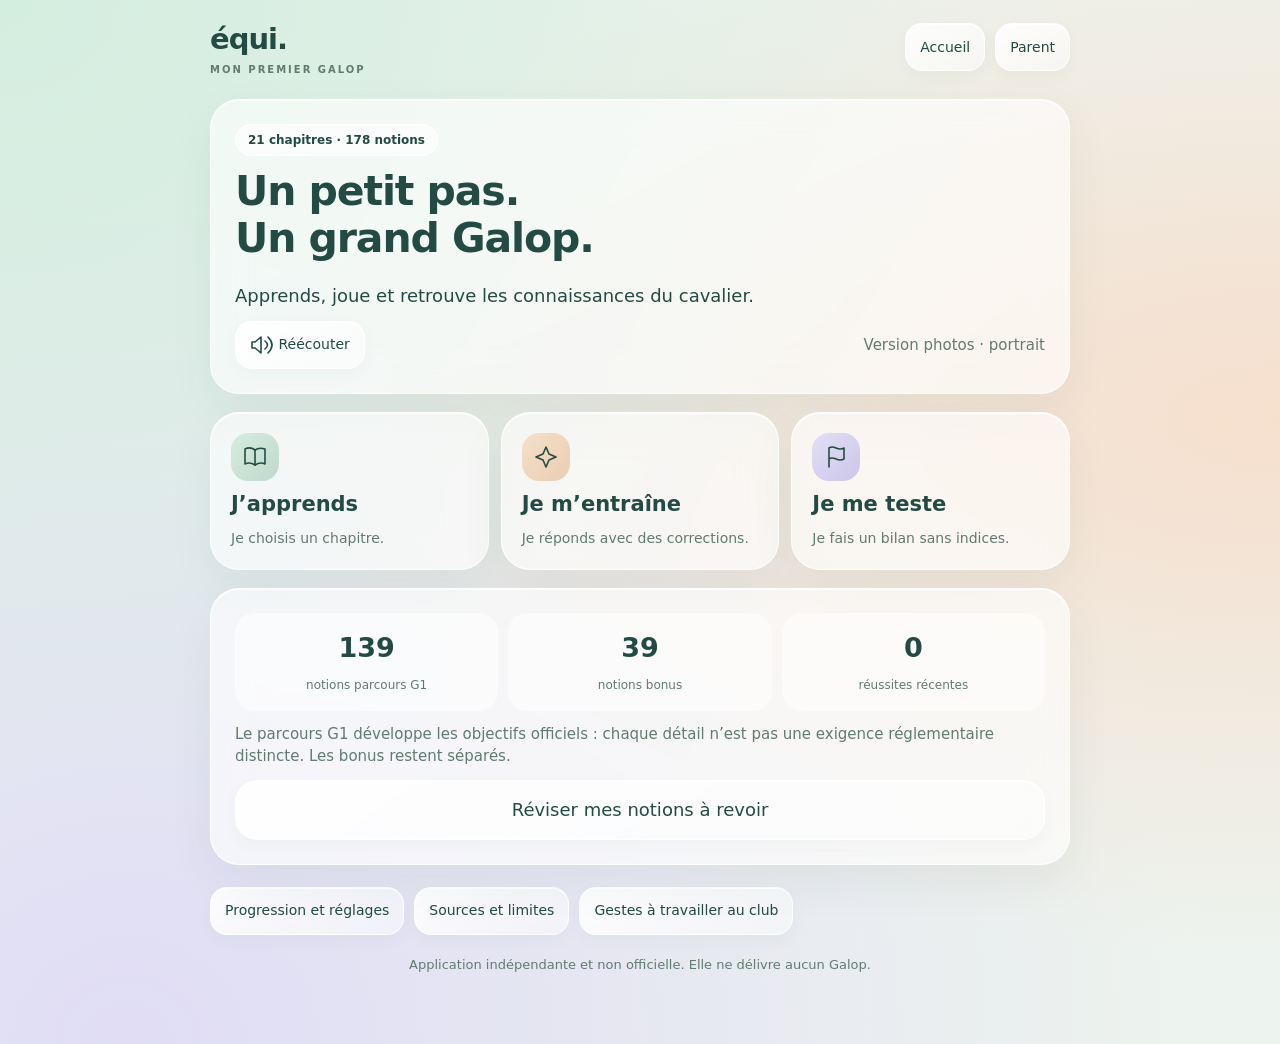
==== commit 8e1cc1bb: "Add documented horse photos with separate learning and test examples" ====
--- a/Equi.html
+++ b/Equi.html
@@ -1,7 +1,8 @@
 <!doctype html><html lang="fr"><head><meta charset="utf-8"><meta name="viewport" content="width=device-width,initial-scale=1,viewport-fit=cover"><meta name="theme-color" content="#e6efe8"><title>Équi — Préparer mon premier Galop</title><style>
 :root{--ink:#234b43;--muted:#627b70;--primary:#347b65;--line:#ffffffdf;--glass:#ffffff9e;--shadow:0 16px 45px #234b4310}*{box-sizing:border-box;-webkit-tap-highlight-color:transparent}html{scroll-behavior:smooth}body{margin:0;color:var(--ink);font:18px/1.5 system-ui,-apple-system,sans-serif;background:radial-gradient(ellipse at 0 0,#d3eddf,transparent 55%),radial-gradient(ellipse at 100% 40%,#f6dfcd,transparent 60%),radial-gradient(ellipse at 10% 100%,#e0ddf5,transparent 65%),#edf3ee;min-height:100dvh}header{max-width:900px;margin:auto;display:flex;align-items:center;justify-content:space-between;gap:10px;padding:18px 20px 0}.brand{font-weight:850;font-size:29px;letter-spacing:-1px}.brand small{display:block;letter-spacing:2px;font-size:10px;text-transform:uppercase;color:var(--muted)}main{max-width:900px;margin:auto;padding:22px 20px 50px}button,input,select{font:inherit}button{color:inherit;border:1px solid var(--line);border-radius:22px;padding:15px 20px;min-height:60px;cursor:pointer;touch-action:manipulation;background:linear-gradient(145deg,#ffffffe8,#ffffff75);box-shadow:inset 0 1px #fff,0 6px 18px #234b4309;transition:transform .12s}button:active{transform:scale(.98)}button:disabled{opacity:.5;cursor:default}button:focus-visible,a:focus-visible{outline:4px solid #c99732;outline-offset:3px}.primary{color:white;background:linear-gradient(135deg,#498e77,#2b6659);border-color:#74a38e;box-shadow:inset 0 1px #ffffff55,0 8px 20px #34735b24;font-weight:700}.small{min-height:48px;font-size:14px;padding:10px 14px;border-radius:17px}.wide{width:100%}.glass{background:var(--glass);border:1px solid var(--line);border-radius:29px;backdrop-filter:blur(18px);-webkit-backdrop-filter:blur(18px);box-shadow:var(--shadow),inset 0 1px #fff}.card{padding:24px;margin-bottom:17px}h1{font-size:clamp(29px,5vw,41px);line-height:1.15;letter-spacing:-1.1px;margin:12px 0 20px}h2{font-size:24px;letter-spacing:-.5px;line-height:1.25}h3{font-size:20px}p{margin:12px 0}.muted{font-size:15px;color:var(--muted)}.eyebrow{text-transform:uppercase;font-size:11px;letter-spacing:1.8px;font-weight:800}.pill{display:inline-block;font-size:12px;font-weight:650;border-radius:25px;background:#ffffff9c;border:1px solid white;padding:6px 12px}.bonus{background:#e9e1ffb8;color:#615781}.row{display:flex;align-items:center;gap:10px;justify-content:space-between;flex-wrap:wrap}.actions{display:grid;gap:12px;margin:16px 0}.modes{display:grid;grid-template-columns:repeat(3,1fr);gap:12px;margin:18px 0}.mode{text-align:left;padding:20px;min-height:150px}.mode strong{display:block;font-size:21px;margin:8px 0}.mode .desc{font-size:14px;color:var(--muted);display:block}.badge{width:48px;height:48px;display:grid;place-items:center;border-radius:17px;background:linear-gradient(135deg,#d5eddd,#bfd9cd)}.peach{background:linear-gradient(135deg,#f4e0c9,#ebcdb1)}.lilac{background:linear-gradient(135deg,#e2dff5,#ccc6ea)}svg.icon{width:24px;height:24px;vertical-align:middle}.chapters{display:grid;gap:12px}.chapter{width:100%;display:flex;text-align:left;align-items:center;gap:15px;padding:18px 20px;min-height:98px}.chapter strong{display:block;font-size:20px}.chapter small{display:block;color:var(--muted);font-size:13px}.chapter .body{flex:1}.number{width:43px;height:43px;border-radius:16px;display:grid;place-items:center;background:#e2eee5;font-size:16px;font-weight:750;flex-shrink:0}.progress{height:7px;background:#ffffffa6;border-radius:15px;overflow:hidden;margin:16px 0 22px}.progress div{height:100%;border-radius:15px;background:linear-gradient(90deg,#a7d0b3,#43816d)}.scene{padding:10px;border-radius:27px;overflow:hidden;background:linear-gradient(145deg,#ffffffcb,#f8f1db90);border:1px solid white}.scene svg.art{display:block;width:100%;height:auto;max-height:43dvh;min-height:230px}.scene.zoom{overflow:auto}.scene.zoom svg.art{max-height:none;min-width:850px}.marker circle.core{fill:#fff9;stroke:#527565;stroke-width:1.5}.marker text{pointer-events:none;fill:#294e43;font:700 13px system-ui;text-anchor:middle;dominant-baseline:central}.marker{cursor:pointer;touch-action:manipulation}.marker.active circle.core{fill:#f6d183;stroke:#95681f;stroke-width:3}.marker.selected circle.core{fill:#b6ddcc;stroke:#2c6b57;stroke-width:3}.marker:focus{outline:none}.marker:focus circle.core{stroke:#9e7023;stroke-width:4}.hint{text-align:center;font-size:13px;color:var(--muted);margin:8px}.speech{background:#ffffffb0;border:1px solid white;border-radius:24px;padding:19px 22px;margin:16px 0}.instruction{font-size:19px}.choices{display:grid;gap:12px;margin:16px 0}.choice{display:flex;align-items:center;gap:10px}.choice .pick{flex:1;text-align:left;display:flex;align-items:center;gap:13px;min-height:74px}.choice .pick.selected{outline:3px solid #4d8a72;background:#e0f0e6}.choice .listen{width:57px;flex-shrink:0;padding:14px}.choice svg.mini{width:130px;height:88px;flex-shrink:0}.choice.image .pick{flex-direction:column;text-align:center;min-height:165px}.visualchoices{display:grid;grid-template-columns:repeat(2,1fr);gap:12px}.visualchoices .choice{display:block}.visualchoices .choice .pick{width:100%}.visualchoices .listen{width:100%;min-height:43px;padding:8px;margin-top:5px;font-size:13px}.score{font-size:68px;font-weight:800;line-height:1.1;letter-spacing:-3px}.statgrid{display:grid;grid-template-columns:repeat(3,1fr);gap:10px}.stat{background:#ffffff7a;border-radius:20px;padding:15px;text-align:center}.stat strong{display:block;font-size:27px}.stat span{font-size:12px;color:var(--muted)}.listrow{padding:13px 0;border-bottom:1px solid #234b4312}.listrow:last-child{border:0}.listrow label{display:flex;align-items:center;gap:13px}.toggle{display:flex;align-items:center;gap:14px;min-height:59px}input[type=checkbox]{width:26px;height:26px;accent-color:#3a7c65;flex-shrink:0}select,input[type=search]{background:#ffffffb0;border:1px solid white;padding:14px;border-radius:16px;color:inherit;max-width:100%}input[type=search]{width:100%}.tag{font-size:12px;padding:4px 9px;border-radius:12px;background:#e6eee7;display:inline-block}a{color:#246b56}.notice{padding:14px;background:#f8ead4b0;border-radius:18px;font-size:14px}.bottomnote{text-align:center;color:var(--muted);font-size:13px;margin:20px}.teachtext{font-size:21px;line-height:1.6}.pulses{display:flex;justify-content:center;gap:15px;margin:22px}.pulse{width:42px;height:42px;border-radius:50%;background:#dbeadd;display:grid;place-items:center}.pulse.beat{background:#dfb96a;transform:scale(1.12)}details{margin:14px 0}summary{cursor:pointer;min-height:48px;padding:12px}.sr{position:absolute;width:1px;height:1px;overflow:hidden;clip:rect(0,0,0,0)}.footerlinks{display:flex;flex-wrap:wrap;gap:10px;margin-top:22px}.filter{display:flex;gap:8px;flex-wrap:wrap;margin:16px 0}.filter button.on{background:#d5e8db;border-color:#6b9981}@media(max-width:560px){header,main{padding-left:14px;padding-right:14px}.card{padding:20px}.modes{grid-template-columns:1fr}.mode{min-height:95px;display:grid;grid-template-columns:48px 1fr;gap:15px;align-items:center}.mode strong{margin:0 0 3px}.mode .desc{grid-column:2}.choice svg.mini{width:110px}.visualchoices{gap:10px}.scene svg.art{min-height:205px}.brand{font-size:25px}.statgrid{gap:7px}.stat{padding:13px 6px}}@media(prefers-reduced-motion:reduce){*{scroll-behavior:auto!important;transition:none!important}}
-</style></head><body><header><div class="brand">équi.<small>Mon premier Galop</small></div><div class="row"><button class="small" onclick="navHome()">Accueil</button><button class="small" onclick="navParent()">Parent</button></div></header><main id="app"></main><script>const DATA={"chapters": [{"id": "corps", "title": "Le corps du cheval", "subtitle": "18 repères du Guide fédéral", "level": "g1", "icon": "horse"}, {"id": "robes", "title": "Les trois robes de base", "subtitle": "Noir, alezan, bai", "level": "g1", "icon": "palette"}, {"id": "allures", "title": "Pas, trot et galop", "subtitle": "Reconnaître et comprendre les rythmes", "level": "g1", "icon": "waves"}, {"id": "licol", "title": "Le licol et la longe", "subtitle": "Reconnaître les parties d’un licol plat", "level": "g1", "icon": "tack"}, {"id": "selle", "title": "La selle", "subtitle": "Les pièces et leurs fonctions", "level": "g1", "icon": "tack"}, {"id": "filet", "title": "Le filet", "subtitle": "Repérer le filet classique avec mors", "level": "g1", "icon": "tack"}, {"id": "aides", "title": "Les aides du cavalier", "subtitle": "Communiquer, pas faire mal", "level": "g1", "icon": "spark"}, {"id": "comportement", "title": "Comprendre le cheval", "subtitle": "Observer tout le corps et la situation", "level": "g1", "icon": "heart"}, {"id": "securitepied", "title": "En sécurité à pied", "subtitle": "Des décisions prudentes", "level": "g1", "icon": "shield"}, {"id": "securitemontee", "title": "En sécurité à cheval", "subtitle": "Casque, distance et consignes", "level": "g1", "icon": "shield"}, {"id": "soins", "title": "S’occuper de sa monture", "subtitle": "Avant et après la séance", "level": "g1", "icon": "brush"}, {"id": "club", "title": "Mon club et la fédération", "subtitle": "Lieux, licence et règles communes", "level": "g1", "icon": "home"}, {"id": "vocabulaire", "title": "Les mots du cavalier", "subtitle": "Comprendre les consignes du cours", "level": "g1", "icon": "book"}, {"id": "pied", "title": "Comprendre la pratique à pied", "subtitle": "Préparer les gestes, pas les certifier", "level": "g1", "icon": "route"}, {"id": "monte", "title": "Comprendre la pratique montée", "subtitle": "Les objectifs à travailler avec l’enseignant", "level": "g1", "icon": "horse"}, {"id": "aliments", "title": "Herbe, foin et aliments", "subtitle": "Bonus : anticipation du Galop 2", "level": "bonus", "icon": "leaf"}, {"id": "membres", "title": "Les détails des membres", "subtitle": "Bonus : vocabulaire du Galop 2", "level": "bonus", "icon": "horse"}, {"id": "decouvertes", "title": "Vie et communication", "subtitle": "Bonus : observer davantage", "level": "bonus", "icon": "heart"}, {"id": "robesplus", "title": "Autres robes et marques", "subtitle": "Bonus : repères G2 et G3", "level": "bonus", "icon": "palette"}, {"id": "outils", "title": "Les outils du pansage", "subtitle": "Bonus : approfondir le Galop 2", "level": "bonus", "icon": "brush"}, {"id": "figures", "title": "Les figures et les lieux de vie", "subtitle": "Bonus : repères du Galop 2", "level": "bonus", "icon": "route"}], "cards": [{"id": "corps_01", "ch": "corps", "title": "La tête", "text": "La tête porte notamment les yeux, les oreilles, la bouche et les naseaux.", "q": "Trouve la tête sur le cheval.", "answer": "La tête", "wrong": ["La crinière", "L’encolure", "Les naseaux"], "source": "GUIDE", "level": "g1", "diagram": "horse", "target": "tete"}, {"id": "corps_02", "ch": "corps", "title": "La crinière", "text": "La crinière est l’ensemble des longs crins qui suivent le dessus de l’encolure.", "q": "Trouve la crinière sur le cheval.", "answer": "La crinière", "wrong": ["La tête", "L’encolure", "Les naseaux"], "source": "GUIDE", "level": "g1", "diagram": "horse", "target": "criniere"}, {"id": "corps_03", "ch": "corps", "title": "L’encolure", "text": "L’encolure relie la tête au corps.", "q": "Trouve l’encolure sur le cheval.", "answer": "L’encolure", "wrong": ["La tête", "La crinière", "Les naseaux"], "source": "GUIDE", "level": "g1", "diagram": "horse", "target": "encolure"}, {"id": "corps_04", "ch": "corps", "title": "Les naseaux", "text": "Les naseaux sont les ouvertures du nez.", "q": "Trouve les naseaux sur le cheval.", "answer": "Les naseaux", "wrong": ["La tête", "La crinière", "L’encolure"], "source": "GUIDE", "level": "g1", "diagram": "horse", "target": "naseaux"}, {"id": "corps_05", "ch": "corps", "title": "Le poitrail", "text": "Le poitrail est à l’avant du thorax, entre les épaules et au-dessus des membres de devant.", "q": "Trouve le poitrail sur le cheval.", "answer": "Le poitrail", "wrong": ["La tête", "La crinière", "L’encolure"], "source": "GUIDE", "level": "g1", "diagram": "horse", "target": "poitrail"}, {"id": "corps_06", "ch": "corps", "title": "L’épaule", "text": "L’épaule est sur le côté de l’avant du corps, à la jonction avec un membre antérieur.", "q": "Trouve l’épaule sur le cheval.", "answer": "L’épaule", "wrong": ["La tête", "La crinière", "L’encolure"], "source": "GUIDE", "level": "g1", "diagram": "horse", "target": "epaule"}, {"id": "corps_07", "ch": "corps", "title": "Les membres antérieurs", "text": "Les antérieurs sont les deux membres de devant.", "q": "Trouve les membres antérieurs sur le cheval.", "answer": "Les membres antérieurs", "wrong": ["La tête", "La crinière", "L’encolure"], "source": "GUIDE", "level": "g1", "diagram": "horse", "target": "anterieurs"}, {"id": "corps_08", "ch": "corps", "title": "Les sabots", "text": "Les sabots sont les enveloppes dures à l’extrémité des membres. Le cheval en a quatre.", "q": "Trouve les sabots sur le cheval.", "answer": "Les sabots", "wrong": ["La tête", "La crinière", "L’encolure"], "source": "GUIDE", "level": "g1", "diagram": "horse", "target": "sabots"}, {"id": "corps_09", "ch": "corps", "title": "Le garrot", "text": "Le garrot se trouve entre l’encolure et le dos, au-dessus des épaules.", "q": "Trouve le garrot sur le cheval.", "answer": "Le garrot", "wrong": ["La tête", "La crinière", "L’encolure"], "source": "GUIDE", "level": "g1", "diagram": "horse", "target": "garrot"}, {"id": "corps_10", "ch": "corps", "title": "Le dos", "text": "Le dos est sur le dessus du corps, derrière le garrot.", "q": "Trouve le dos sur le cheval.", "answer": "Le dos", "wrong": ["La tête", "La crinière", "L’encolure"], "source": "GUIDE", "level": "g1", "diagram": "horse", "target": "dos"}, {"id": "corps_11", "ch": "corps", "title": "Le rein", "text": "La région du rein se situe sur le dessus du corps, entre le dos et la croupe.", "q": "Trouve le rein sur le cheval.", "answer": "Le rein", "wrong": ["La tête", "La crinière", "L’encolure"], "source": "GUIDE", "level": "g1", "diagram": "horse", "target": "rein"}, {"id": "corps_12", "ch": "corps", "title": "Le ventre", "text": "Le ventre est la partie inférieure du tronc.", "q": "Trouve le ventre sur le cheval.", "answer": "Le ventre", "wrong": ["La tête", "La crinière", "L’encolure"], "source": "GUIDE", "level": "g1", "diagram": "horse", "target": "ventre"}, {"id": "corps_13", "ch": "corps", "title": "Les côtes", "text": "La région des côtes est sur les côtés du thorax, derrière l’épaule.", "q": "Trouve les côtes sur le cheval.", "answer": "Les côtes", "wrong": ["La tête", "La crinière", "L’encolure"], "source": "GUIDE", "level": "g1", "diagram": "horse", "target": "cotes"}, {"id": "corps_14", "ch": "corps", "title": "Le flanc", "text": "Le flanc est le côté du corps entre les dernières côtes et la hanche.", "q": "Trouve le flanc sur le cheval.", "answer": "Le flanc", "wrong": ["La tête", "La crinière", "L’encolure"], "source": "GUIDE", "level": "g1", "diagram": "horse", "target": "flanc"}, {"id": "corps_15", "ch": "corps", "title": "La hanche", "text": "La hanche est un repère de l’arrière-main, sur le côté à l’avant de la croupe.", "q": "Trouve la hanche sur le cheval.", "answer": "La hanche", "wrong": ["La tête", "La crinière", "L’encolure"], "source": "GUIDE", "level": "g1", "diagram": "horse", "target": "hanche"}, {"id": "corps_16", "ch": "corps", "title": "La croupe", "text": "La croupe est sur le dessus de l’arrière du corps, avant la queue.", "q": "Trouve la croupe sur le cheval.", "answer": "La croupe", "wrong": ["La tête", "La crinière", "L’encolure"], "source": "GUIDE", "level": "g1", "diagram": "horse", "target": "croupe"}, {"id": "corps_17", "ch": "corps", "title": "La queue", "text": "La queue porte les longs crins situés à l’arrière du cheval.", "q": "Trouve la queue sur le cheval.", "answer": "La queue", "wrong": ["La tête", "La crinière", "L’encolure"], "source": "GUIDE", "level": "g1", "diagram": "horse", "target": "queue"}, {"id": "corps_18", "ch": "corps", "title": "Les membres postérieurs", "text": "Les postérieurs sont les deux membres de derrière.", "q": "Trouve les membres postérieurs sur le cheval.", "answer": "Les membres postérieurs", "wrong": ["La tête", "La crinière", "L’encolure"], "source": "GUIDE", "level": "g1", "diagram": "horse", "target": "posterieurs"}, {"id": "robes_01", "ch": "robes", "title": "Noir", "text": "La robe noire présente des poils et des crins noirs.", "q": "Quel cheval a une robe noir ?", "answer": "Noir", "wrong": ["Alezan", "Bai"], "source": "JARDY", "level": "g1", "visual": "coat:noir"}, {"id": "robes_02", "ch": "robes", "title": "Alezan", "text": "Un cheval alezan a des poils et des crins dans des tons fauves ou roux. Il n’a pas les crins et extrémités noirs caractéristiques du bai.", "q": "Quel cheval a une robe alezan ?", "answer": "Alezan", "wrong": ["Noir", "Bai"], "source": "JARDY", "level": "g1", "visual": "coat:alezan"}, {"id": "robes_03", "ch": "robes", "title": "Bai", "text": "Le bai a le corps brun ou fauve, avec la crinière, la queue et le bas des membres noirs.", "q": "Quel cheval a une robe bai ?", "answer": "Bai", "wrong": ["Noir", "Alezan"], "source": "JARDY", "level": "g1", "visual": "coat:bai"}, {"id": "robes_04", "ch": "robes", "title": "Bai ou alezan ?", "text": "Pour distinguer un bai d’un alezan, observe aussi la crinière, la queue et le bas des membres. Ne regarde pas seulement le corps.", "q": "Le corps est brun et les crins sont noirs. Quelle est la robe ?", "answer": "Bai", "wrong": ["Alezan", "Noir"], "source": "JARDY", "level": "g1"}, {"id": "robes_05", "ch": "robes", "title": "Robe et race", "text": "La robe décrit la couleur des poils et des crins. Ce n’est pas le nom d’une race.", "q": "Que décrit le mot « robe » ?", "answer": "La couleur des poils et des crins", "wrong": ["Le métier du cheval", "Le nom de son club"], "source": "FFE", "level": "g1"}, {"id": "allures_01", "ch": "allures", "title": "Les trois allures", "text": "Les trois allures principales sont le pas, le trot et le galop. Une allure est une façon de se déplacer.", "q": "Quelle liste contient les trois allures principales ?", "answer": "Pas, trot, galop", "wrong": ["Arrêt, selle, trot", "Bai, noir, alezan"], "source": "GUIDE", "level": "g1", "visual": "rhythm:all"}, {"id": "allures_02", "ch": "allures", "title": "Le pas", "text": "Le pas est une allure marchée à quatre temps. Il n’y a pas de phase où tous les pieds quittent le sol.", "q": "Quelle allure est marchée à quatre temps ?", "answer": "Le pas", "wrong": ["Le trot", "Le galop"], "source": "GUIDE", "level": "g1", "visual": "rhythm:pas"}, {"id": "allures_03", "ch": "allures", "title": "Le trot", "text": "Le trot est une allure sautée à deux temps. Il comporte des phases de suspension.", "q": "Quelle allure est sautée à deux temps ?", "answer": "Le trot", "wrong": ["Le pas", "Le galop"], "source": "GUIDE", "level": "g1", "visual": "rhythm:trot"}, {"id": "allures_04", "ch": "allures", "title": "Le galop", "text": "Le galop usuel est une allure sautée à trois temps, avec une phase de suspension.", "q": "Quelle allure compte habituellement trois temps ?", "answer": "Le galop", "wrong": ["Le pas", "Le trot"], "source": "GUIDE", "level": "g1", "visual": "rhythm:galop"}, {"id": "allures_05", "ch": "allures", "title": "La suspension", "text": "Une phase de suspension est un moment où aucun pied ne touche le sol. Le trot et le galop en comportent.", "q": "Pendant la suspension, combien de pieds touchent le sol ?", "answer": "Aucun", "wrong": ["Deux", "Quatre"], "source": "GUIDE", "level": "g1", "visual": "rhythm:all"}, {"id": "allures_06", "ch": "allures", "title": "Une transition", "text": "Une transition est un passage d’une allure à une autre, ou entre l’arrêt et une allure. Par exemple : passer du pas au trot.", "q": "Passer du pas au trot, c’est…", "answer": "Une transition", "wrong": ["Une robe", "Une partie de la selle"], "source": "GUIDE", "level": "g1", "visual": "rhythm:all"}, {"id": "licol_01", "ch": "licol", "title": "La têtière", "text": "La têtière passe derrière les oreilles et maintient le licol.", "q": "Trouve la têtière sur le licol.", "answer": "La têtière", "wrong": ["La muserolle", "Le montant", "La sous-gorge"], "source": "JARDY", "level": "g1", "diagram": "halter", "target": "tetiere"}, {"id": "licol_02", "ch": "licol", "title": "La muserolle", "text": "La muserolle entoure le nez du cheval.", "q": "Trouve la muserolle sur le licol.", "answer": "La muserolle", "wrong": ["La têtière", "Le montant", "La sous-gorge"], "source": "JARDY", "level": "g1", "diagram": "halter", "target": "muserolle"}, {"id": "licol_03", "ch": "licol", "title": "Le montant", "text": "Un montant relie des parties du licol sur le côté de la tête.", "q": "Trouve le montant sur le licol.", "answer": "Le montant", "wrong": ["La têtière", "La muserolle", "La sous-gorge"], "source": "JARDY", "level": "g1", "diagram": "halter", "target": "montant"}, {"id": "licol_04", "ch": "licol", "title": "La sous-gorge", "text": "La sous-gorge passe sous la gorge.", "q": "Trouve la sous-gorge sur le licol.", "answer": "La sous-gorge", "wrong": ["La têtière", "La muserolle", "Le montant"], "source": "JARDY", "level": "g1", "diagram": "halter", "target": "sousgorge"}, {"id": "licol_05", "ch": "licol", "title": "L’alliance", "text": "L’alliance relie sous la tête la muserolle à la partie située vers la gorge.", "q": "Trouve l’alliance sur le licol.", "answer": "L’alliance", "wrong": ["La têtière", "La muserolle", "Le montant"], "source": "JARDY", "level": "g1", "diagram": "halter", "target": "alliance"}, {"id": "licol_06", "ch": "licol", "title": "L’anneau d’attache", "text": "L’anneau d’attache permet de fixer la longe au licol.", "q": "Trouve l’anneau d’attache sur le licol.", "answer": "L’anneau d’attache", "wrong": ["La têtière", "La muserolle", "Le montant"], "source": "JARDY", "level": "g1", "diagram": "halter", "target": "anneau"}, {"id": "licol_07", "ch": "licol", "title": "La longe", "text": "La longe est la corde fixée au licol pour mener le cheval et, dans les conditions montrées par l’enseignant, l’attacher.", "q": "Que fixe-t-on au licol pour mener le cheval ?", "answer": "Une longe", "wrong": ["Un étrier", "Un tapis"], "source": "JARDY", "level": "g1", "visual": "object:rope"}, {"id": "licol_08", "ch": "licol", "title": "Licol et filet", "text": "Le licol courant n’a pas de mors. Le filet classique présenté ici comporte un mors et des rênes. Ce sont deux équipements différents.", "q": "Quel équipement présenté ici n’a pas de mors ?", "answer": "Le licol", "wrong": ["Le filet classique", "Les deux ont forcément un mors"], "source": "JARDY", "level": "g1"}, {"id": "selle_01", "ch": "selle", "title": "Le siège", "text": "Le siège est la partie sur laquelle le cavalier s’assoit.", "q": "Trouve le siège sur la selle.", "answer": "Le siège", "wrong": ["Le pommeau", "Le troussequin", "Le quartier"], "source": "JARDY", "level": "g1", "diagram": "saddle", "target": "siege"}, {"id": "selle_02", "ch": "selle", "title": "Le pommeau", "text": "Le pommeau est la partie avant de la selle.", "q": "Trouve le pommeau sur la selle.", "answer": "Le pommeau", "wrong": ["Le siège", "Le troussequin", "Le quartier"], "source": "JARDY", "level": "g1", "diagram": "saddle", "target": "pommeau"}, {"id": "selle_03", "ch": "selle", "title": "Le troussequin", "text": "Le troussequin est la partie arrière relevée de la selle.", "q": "Trouve le troussequin sur la selle.", "answer": "Le troussequin", "wrong": ["Le siège", "Le pommeau", "Le quartier"], "source": "JARDY", "level": "g1", "diagram": "saddle", "target": "troussequin"}, {"id": "selle_04", "ch": "selle", "title": "Le quartier", "text": "Les quartiers sont les grandes pièces de cuir sur les côtés de la selle.", "q": "Trouve le quartier sur la selle.", "answer": "Le quartier", "wrong": ["Le siège", "Le pommeau", "Le troussequin"], "source": "JARDY", "level": "g1", "diagram": "saddle", "target": "quartier"}, {"id": "selle_05", "ch": "selle", "title": "L’étrivière", "text": "L’étrivière est la courroie qui porte l’étrier.", "q": "Trouve l’étrivière sur la selle.", "answer": "L’étrivière", "wrong": ["Le siège", "Le pommeau", "Le troussequin"], "source": "JARDY", "level": "g1", "diagram": "saddle", "target": "etriviere"}, {"id": "selle_06", "ch": "selle", "title": "L’étrier", "text": "L’étrier reçoit le pied du cavalier.", "q": "Trouve l’étrier sur la selle.", "answer": "L’étrier", "wrong": ["Le siège", "Le pommeau", "Le troussequin"], "source": "JARDY", "level": "g1", "diagram": "saddle", "target": "etrier"}, {"id": "selle_07", "ch": "selle", "title": "La sangle", "text": "La sangle passe sous le ventre et aide à maintenir la selle.", "q": "Trouve la sangle sur la selle.", "answer": "La sangle", "wrong": ["Le siège", "Le pommeau", "Le troussequin"], "source": "JARDY", "level": "g1", "diagram": "saddle", "target": "sangle"}, {"id": "selle_08", "ch": "selle", "title": "Les contre-sanglons", "text": "Les contre-sanglons sont les courroies auxquelles on boucle la sangle.", "q": "Trouve les contre-sanglons sur la selle.", "answer": "Les contre-sanglons", "wrong": ["Le siège", "Le pommeau", "Le troussequin"], "source": "JARDY", "level": "g1", "diagram": "saddle", "target": "contresanglons"}, {"id": "selle_09", "ch": "selle", "title": "Le tapis", "text": "Le tapis se place sous la selle. Il est distinct de la selle et de la sangle.", "q": "Que place-t-on sous la selle ?", "answer": "Le tapis", "wrong": ["Le licol", "La sous-gorge"], "source": "JARDY", "level": "g1", "visual": "object:pad"}, {"id": "filet_01", "ch": "filet", "title": "La têtière", "text": "La têtière passe derrière les oreilles.", "q": "Trouve la têtière sur le filet.", "answer": "La têtière", "wrong": ["Le frontal", "Le montant", "La sous-gorge"], "source": "JARDY", "level": "g1", "diagram": "bridle", "target": "tetiere"}, {"id": "filet_02", "ch": "filet", "title": "Le frontal", "text": "Le frontal passe devant le front, sous les oreilles.", "q": "Trouve le frontal sur le filet.", "answer": "Le frontal", "wrong": ["La têtière", "Le montant", "La sous-gorge"], "source": "JARDY", "level": "g1", "diagram": "bridle", "target": "frontal"}, {"id": "filet_03", "ch": "filet", "title": "Le montant", "text": "Les montants du filet relient notamment la têtière au mors.", "q": "Trouve le montant sur le filet.", "answer": "Le montant", "wrong": ["La têtière", "Le frontal", "La sous-gorge"], "source": "JARDY", "level": "g1", "diagram": "bridle", "target": "montant"}, {"id": "filet_04", "ch": "filet", "title": "La sous-gorge", "text": "La sous-gorge passe sous la gorge.", "q": "Trouve la sous-gorge sur le filet.", "answer": "La sous-gorge", "wrong": ["La têtière", "Le frontal", "Le montant"], "source": "JARDY", "level": "g1", "diagram": "bridle", "target": "sousgorge"}, {"id": "filet_05", "ch": "filet", "title": "La muserolle", "text": "La muserolle entoure le nez. Les filets peuvent avoir des modèles de muserolles différents, ou ne pas en avoir.", "q": "Trouve la muserolle sur le filet.", "answer": "La muserolle", "wrong": ["La têtière", "Le frontal", "Le montant"], "source": "JARDY", "level": "g1", "diagram": "bridle", "target": "muserolle"}, {"id": "filet_06", "ch": "filet", "title": "Le mors", "text": "Le mors se place dans la bouche. Les actions sur les rênes doivent rester contrôlées car la bouche est sensible.", "q": "Trouve le mors sur le filet.", "answer": "Le mors", "wrong": ["La têtière", "Le frontal", "Le montant"], "source": "JARDY", "level": "g1", "diagram": "bridle", "target": "mors"}, {"id": "filet_07", "ch": "filet", "title": "Les rênes", "text": "Le cavalier tient les rênes. Elles relient ses mains au mors sur le filet classique présenté.", "q": "Trouve les rênes sur le filet.", "answer": "Les rênes", "wrong": ["La têtière", "Le frontal", "Le montant"], "source": "JARDY", "level": "g1", "diagram": "bridle", "target": "renes"}, {"id": "aides_01", "ch": "aides", "title": "Les aides", "text": "Les aides sont les moyens de communication du cavalier avec le cheval. Elles transmettent des demandes.", "q": "À quoi servent les aides ?", "answer": "À communiquer avec le cheval", "wrong": ["À le punir", "À le nourrir"], "source": "GUIDE", "level": "g1"}, {"id": "aides_02", "ch": "aides", "title": "Les aides naturelles", "text": "Les aides naturelles viennent du corps : mains, jambes, poids du corps et voix.", "q": "Quelle liste ne contient que des aides naturelles ?", "answer": "Mains, jambes, voix", "wrong": ["Cravache, éperons, voix", "Selle, tapis, licol"], "source": "GUIDE", "level": "g1"}, {"id": "aides_03", "ch": "aides", "title": "Les mains", "text": "Les mains font partie des aides naturelles.", "q": "Classe cette aide : les mains.", "answer": "Aide naturelle", "wrong": ["Aide artificielle", "Aliment"], "source": "GUIDE", "level": "g1"}, {"id": "aides_04", "ch": "aides", "title": "Les jambes", "text": "Les jambes font partie des aides naturelles.", "q": "Classe cette aide : les jambes.", "answer": "Aide naturelle", "wrong": ["Aide artificielle", "Aliment"], "source": "GUIDE", "level": "g1"}, {"id": "aides_05", "ch": "aides", "title": "La voix", "text": "La voix fait partie des aides naturelles.", "q": "Classe cette aide : la voix.", "answer": "Aide naturelle", "wrong": ["Aide artificielle", "Aliment"], "source": "GUIDE", "level": "g1"}, {"id": "aides_06", "ch": "aides", "title": "Le poids du corps", "text": "Le poids du corps fait partie des aides naturelles.", "q": "Classe cette aide : le poids du corps.", "answer": "Aide naturelle", "wrong": ["Aide artificielle", "Aliment"], "source": "GUIDE", "level": "g1"}, {"id": "aides_07", "ch": "aides", "title": "La cravache", "text": "La cravache : aide artificielle, c’est-à-dire un objet qui complète les aides naturelles. Reconnaître cet objet ne signifie pas devoir l’utiliser.", "q": "Classe cette aide : la cravache.", "answer": "Aide artificielle", "wrong": ["Aide naturelle", "Une allure"], "source": "GUIDE", "level": "g1"}, {"id": "aides_08", "ch": "aides", "title": "Les éperons", "text": "Les éperons : aide artificielle, c’est-à-dire un objet qui complète les aides naturelles. Reconnaître cet objet ne signifie pas devoir l’utiliser.", "q": "Classe cette aide : les éperons.", "answer": "Aide artificielle", "wrong": ["Aide naturelle", "Une allure"], "source": "GUIDE", "level": "g1"}, {"id": "aides_09", "ch": "aides", "title": "La chambrière", "text": "La chambrière : aide artificielle, c’est-à-dire un objet qui complète les aides naturelles. Reconnaître cet objet ne signifie pas devoir l’utiliser.", "q": "Classe cette aide : la chambrière.", "answer": "Aide artificielle", "wrong": ["Aide naturelle", "Une allure"], "source": "GUIDE", "level": "g1"}, {"id": "aides_10", "ch": "aides", "title": "Des mains contrôlées", "text": "Sur un filet classique, les mains agissent par les rênes et le mors. La bouche est sensible : on évite les mouvements brusques et les tractions involontaires.", "q": "Pourquoi faut-il contrôler ses mains ?", "answer": "La bouche du cheval est sensible", "wrong": ["Pour tirer toujours plus fort", "Pour faire du bruit"], "source": "GUIDE", "level": "g1"}, {"id": "aides_11", "ch": "aides", "title": "Le respect reste la règle", "text": "Les aides servent à communiquer. Leur emploi ne doit jamais devenir un prétexte à la violence. On apprend les gestes avec l’enseignant.", "q": "Si une demande ne marche pas, que fais-tu ?", "answer": "Je demande conseil à mon enseignant", "wrong": ["Je frappe le cheval", "Je multiplie les gestes brusques"], "source": "GUIDE", "level": "g1"}, {"id": "comportement_01", "ch": "comportement", "title": "Un être sensible", "text": "Le cheval est un animal vivant et sensible. S’en occuper et le respecter font partie de l’équitation.", "q": "L’équitation, c’est aussi…", "answer": "S’occuper du cheval et le comprendre", "wrong": ["Seulement rester en selle", "Utiliser un animal comme un jouet"], "source": "GUIDE", "level": "g1"}, {"id": "comportement_02", "ch": "comportement", "title": "Un poney n’est pas un bébé", "text": "Poneys et chevaux appartiennent à la même espèce. Un poney peut être adulte.", "q": "Un poney est-il forcément un bébé cheval ?", "answer": "Non, il peut être adulte", "wrong": ["Oui, toujours", "Il devient forcément un grand cheval"], "source": "GUIDE", "level": "g1"}, {"id": "comportement_03", "ch": "comportement", "title": "Herbivore", "text": "Un herbivore se nourrit de végétaux. Le cheval est herbivore.", "q": "Que signifie « herbivore » ?", "answer": "Qui se nourrit de végétaux", "wrong": ["Qui mange seulement de la viande", "Qui n’a pas besoin de manger"], "source": "GUIDE", "level": "g1"}, {"id": "comportement_04", "ch": "comportement", "title": "Grégaire", "text": "Le cheval est grégaire : il recherche la compagnie d’autres chevaux.", "q": "Que signifie « grégaire » ?", "answer": "Qui recherche la vie en groupe", "wrong": ["Qui doit rester seul", "Qui ne dort jamais"], "source": "GUIDE", "level": "g1"}, {"id": "comportement_05", "ch": "comportement", "title": "Éviter la surprise", "text": "Un changement brusque peut provoquer une fuite ou une défense. Il faut éviter de surprendre le cheval.", "q": "Pourquoi faut-il éviter de le surprendre ?", "answer": "Il peut réagir brusquement par peur", "wrong": ["Il ne remarque jamais rien", "Il comprend tous nos gestes à l’avance"], "source": "GUIDE", "level": "g1"}, {"id": "comportement_06", "ch": "comportement", "title": "Plusieurs signes ensemble", "text": "Observe les oreilles, le regard, la tête, l’encolure, les membres, la queue et la tension du corps. Un seul signe ne suffit pas toujours.", "q": "Pour comprendre son attitude, je regarde…", "answer": "Tout le corps et le contexte", "wrong": ["Seulement une oreille", "Seulement la couleur de la robe"], "source": "COM", "level": "g1"}, {"id": "comportement_07", "ch": "comportement", "title": "La vigilance", "text": "Une tête très haute, des oreilles fixées vers un événement et un corps tendu peuvent signaler une vigilance. Il faut regarder le contexte.", "q": "Le cheval est tendu et regarde fixement un bruit. Que comprends-tu ?", "answer": "Quelque chose l’alerte", "wrong": ["Il est forcément heureux", "Sa robe va changer"], "source": "COM", "level": "g1"}, {"id": "comportement_08", "ch": "comportement", "title": "Le repos debout", "text": "Un cheval peut se reposer debout, le corps détendu, parfois avec un postérieur au repos.", "q": "Un cheval détendu avec un postérieur au repos peut…", "answer": "Se reposer", "wrong": ["Être forcément blessé", "Être forcément en colère"], "source": "COM", "level": "g1"}, {"id": "comportement_09", "ch": "comportement", "title": "Une menace", "text": "Oreilles plaquées et mouvements menaçants peuvent annoncer une défense. On ne poursuit pas l’approche et on demande de l’aide.", "q": "Un cheval menace de mordre. Que fais-tu ?", "answer": "Je me mets en sécurité et je demande de l’aide", "wrong": ["Je m’approche de sa bouche", "Je le défie"], "source": "COM", "level": "g1"}, {"id": "comportement_10", "ch": "comportement", "title": "Les oreilles ne disent pas tout", "text": "Des oreilles en avant indiquent notamment une orientation de l’attention. Elles ne prouvent pas à elles seules que le cheval est content.", "q": "Des oreilles en avant prouvent-elles qu’il est heureux ?", "answer": "Non, il faut observer les autres signes", "wrong": ["Oui, toujours", "Elles indiquent sa race"], "source": "COM", "level": "g1"}, {"id": "comportement_11", "ch": "comportement", "title": "Les caresses", "text": "Tous les chevaux n’apprécient pas les mêmes contacts. Observe leurs réactions et respecte-les.", "q": "Le cheval semble gêné par mon contact. Que fais-tu ?", "answer": "Je cesse et je demande conseil", "wrong": ["J’insiste pour le forcer", "Je le punis"], "source": "COM", "level": "g1"}, {"id": "comportement_12", "ch": "comportement", "title": "Le hennissement", "text": "Le hennissement peut servir à rétablir le contact lors d’une séparation. Un son ne s’interprète pas sans contexte.", "q": "Le hennissement peut servir à…", "answer": "Rétablir le contact avec un autre cheval", "wrong": ["Nommer sa robe", "Remplacer toute observation"], "source": "COM", "level": "g1"}, {"id": "securitepied_01", "ch": "securitepied", "title": "Prévenir de sa présence", "text": "Avant d’approcher, capte calmement l’attention du cheval. Ne surgis pas en silence dans son dos.", "q": "Avant de m’approcher, je…", "answer": "Capte calmement son attention", "wrong": ["Crie tout près de lui", "Le surprends par derrière"], "source": "JARDY", "level": "g1"}, {"id": "securitepied_02", "ch": "securitepied", "title": "Des gestes calmes", "text": "Auprès du cheval, évite les cris, les courses et les gestes brusques.", "q": "Comment me comporter près du cheval ?", "answer": "Avec calme et attention", "wrong": ["En courant autour de lui", "En agitant les bras brusquement"], "source": "JARDY", "level": "g1"}, {"id": "securitepied_03", "ch": "securitepied", "title": "La longe et la main", "text": "N’enroule jamais une longe autour de ta main ou de ton corps. Apprends à la tenir avec l’enseignant.", "q": "Puis-je enrouler la longe autour de ma main ?", "answer": "Non, jamais", "wrong": ["Oui, pour mieux tenir", "Oui, si le cheval est petit"], "source": "LONGE", "level": "g1"}, {"id": "securitepied_04", "ch": "securitepied", "title": "Changer de côté", "text": "La manière de changer de côté dépend du cheval, de l’attache et de l’espace. Suis la démonstration de l’enseignant ; ne te glisse pas au hasard.", "q": "Je ne sais pas comment changer de côté. Que faire ?", "answer": "Demander à l’enseignant de me montrer", "wrong": ["Me glisser n’importe où", "Passer sous le ventre"], "source": "JARDY", "level": "g1"}, {"id": "securitepied_05", "ch": "securitepied", "title": "Une situation qui inquiète", "text": "Si la réaction du cheval te met en difficulté, mets-toi en sécurité et appelle un adulte du club.", "q": "Le cheval s’agite et je ne maîtrise plus la situation. Je…", "answer": "Demande immédiatement de l’aide", "wrong": ["Reste seul pour prouver que je sais", "Tire de toutes mes forces"], "source": "JARDY", "level": "g1"}, {"id": "securitepied_06", "ch": "securitepied", "title": "Ne pas se faire coincer", "text": "Garde un espace et une possibilité de te dégager. Ne te place pas dans un passage étroit où le cheval pourrait te coincer.", "q": "Où éviter de me placer ?", "answer": "Coincée entre le cheval et un mur", "wrong": ["À l’endroit montré par l’enseignant", "Dans une zone dégagée avec l’adulte"], "source": "JARDY", "level": "g1"}, {"id": "securitepied_07", "ch": "securitepied", "title": "Un passage libre", "text": "Pour franchir une porte avec le cheval, il faut un passage dégagé et suffisamment ouvert, sous les consignes de l’enseignant.", "q": "La porte est trop peu ouverte. Que faire ?", "answer": "Faire dégager et ouvrir le passage avec l’adulte", "wrong": ["Forcer le cheval à passer", "Fermer davantage la porte"], "source": "JARDY", "level": "g1"}, {"id": "securitepied_08", "ch": "securitepied", "title": "Pas d’attache improvisée", "text": "Le nœud d’attache est un geste réel à apprendre au club. On ne l’improvise pas avec un enfant et un cheval.", "q": "Je ne sais pas faire le nœud d’attache. Je…", "answer": "Demande une démonstration à l’enseignant", "wrong": ["Invente un nœud très serré", "Attache avec les rênes"], "source": "JARDY", "level": "g1"}, {"id": "securitepied_09", "ch": "securitepied", "title": "La nourriture n’est pas un jouet", "text": "Ne donne pas d’aliment sans l’autorisation d’un responsable. La ration et les éventuelles restrictions doivent être respectées.", "q": "Puis-je distribuer une friandise à n’importe quel poney ?", "answer": "Seulement avec l’autorisation du responsable", "wrong": ["Oui, sans demander", "Oui, si je la cache"], "source": "FFE", "level": "g1"}, {"id": "securitepied_10", "ch": "securitepied", "title": "Un objet oublié", "text": "Range les objets et ne laisse pas de matériel dans le passage.", "q": "Que faire d’une brosse qui traîne dans le passage ?", "answer": "La ranger sans me mettre en danger", "wrong": ["La pousser sous les pieds du cheval", "Laisser tout le monde trébucher"], "source": "FFE", "level": "g1"}, {"id": "securitemontee_01", "ch": "securitemontee", "title": "Le casque", "text": "Porte un casque d’équitation adapté, bien ajusté et avec la jugulaire attachée.", "q": "Avant de monter, mon casque doit être…", "answer": "Ajusté et attaché", "wrong": ["Simplement posé sur ma tête", "Accroché à la selle"], "source": "JARDY", "level": "g1"}, {"id": "securitemontee_02", "ch": "securitemontee", "title": "Une tenue adaptée", "text": "Les vêtements et les chaussures doivent être adaptés à l’équitation. Fais vérifier ta tenue par l’enseignant.", "q": "Qui peut vérifier que ma tenue convient ?", "answer": "Mon enseignant", "wrong": ["Le cheval", "Personne, cela n’a aucune importance"], "source": "JARDY", "level": "g1"}, {"id": "securitemontee_03", "ch": "securitemontee", "title": "Attendre la consigne", "text": "On monte et on commence l’exercice selon les consignes de l’enseignant.", "q": "Avant de monter, je…", "answer": "Suis les consignes de l’enseignant", "wrong": ["Monte dès que j’en ai envie", "Pars sans prévenir"], "source": "JARDY", "level": "g1"}, {"id": "securitemontee_04", "ch": "securitemontee", "title": "Garder la distance", "text": "Garde la distance demandée avec les autres chevaux. Ne colle pas celui qui te précède.", "q": "Mon poney se rapproche trop de celui de devant. Je dois…", "answer": "Rétablir la distance selon les consignes", "wrong": ["Le laisser coller", "Le pousser à doubler sans prévenir"], "source": "JARDY", "level": "g1"}, {"id": "securitemontee_05", "ch": "securitemontee", "title": "Entrer sur la piste", "text": "Avant d’entrer dans un manège ou une carrière occupée, demande l’autorisation et attends la réponse.", "q": "Des cavaliers travaillent déjà. Avant d’entrer, je…", "answer": "Demande et j’attends l’autorisation", "wrong": ["Entre sans regarder", "Ouvre et me précipite"], "source": "JARDY", "level": "g1"}, {"id": "securitemontee_06", "ch": "securitemontee", "title": "Écouter en groupe", "text": "Les consignes organisent le groupe et protègent cavaliers et chevaux.", "q": "Si je n’ai pas compris une consigne, je…", "answer": "Demande qu’on me la réexplique", "wrong": ["Devine et pars au galop", "Fais l’inverse"], "source": "FFE", "level": "g1"}, {"id": "securitemontee_07", "ch": "securitemontee", "title": "Ne pas imiter sans autorisation", "text": "Une démonstration à l’écran ne t’autorise pas à tenter un geste seule. Les gestes se pratiquent avec l’enseignant.", "q": "J’ai vu un exercice dans l’application. Puis-je l’essayer seule à cheval ?", "answer": "Non, je le travaille avec l’enseignant", "wrong": ["Oui, l’application remplace le cours", "Oui, si je me dépêche"], "source": "FFE", "level": "g1"}, {"id": "soins_01", "ch": "soins", "title": "Avant et après", "text": "S’occuper de sa monture avant et après l’activité fait partie du Galop 1.", "q": "Quand s’occupe-t-on du cheval ?", "answer": "Avant et après la séance", "wrong": ["Uniquement quand on monte", "Jamais après le cours"], "source": "FFE", "level": "g1"}, {"id": "soins_02", "ch": "soins", "title": "Observer pendant le pansage", "text": "Le pansage permet aussi d’observer le corps et de repérer une blessure ou une réaction inhabituelle. Si tu remarques quelque chose, préviens l’enseignant.", "q": "Je remarque une blessure en brossant. Je…", "answer": "Préviens l’enseignant", "wrong": ["Cache la blessure", "Continue sans rien dire"], "source": "JARDY", "level": "g1"}, {"id": "soins_03", "ch": "soins", "title": "L’étrille", "text": "L’étrille aide à décoller la saleté sur les zones charnues. Son usage et les zones à éviter doivent être montrés au club.", "q": "À quoi sert l’étrille ?", "answer": "À décoller la saleté sur les zones adaptées", "wrong": ["À nettoyer le mors", "À tenir les rênes"], "source": "JARDY", "level": "g1", "visual": "object:curry"}, {"id": "soins_04", "ch": "soins", "title": "Les zones sensibles", "text": "On ne passe pas l’étrille sans distinction sur la tête et les zones osseuses. On suit la démonstration de l’enseignant.", "q": "Puis-je étriller la tête comme une zone charnue ?", "answer": "Non", "wrong": ["Oui, en appuyant fort", "Oui, avec n’importe quelle étrille"], "source": "JARDY", "level": "g1"}, {"id": "soins_05", "ch": "soins", "title": "La brosse", "text": "Une brosse permet d’enlever des saletés du poil. On adapte le geste à la sensibilité du cheval et aux consignes.", "q": "Que nettoie-t-on avec une brosse de pansage ?", "answer": "Le poil du cheval", "wrong": ["Les anneaux du mors uniquement", "Les écrans de la tablette"], "source": "JARDY", "level": "g1", "visual": "object:brush"}, {"id": "soins_06", "ch": "soins", "title": "Desseller", "text": "Desseller signifie enlever la selle. Le geste se travaille au club, en gardant la maîtrise de la monture et du matériel.", "q": "Que signifie « desseller » ?", "answer": "Enlever la selle", "wrong": ["Mettre le filet", "Faire trotter"], "source": "FFE", "level": "g1"}, {"id": "soins_07", "ch": "soins", "title": "Enlever le filet", "text": "Enlever le filet se fait dans un cadre sûr. On retire le mors avec douceur, sans le heurter contre les dents.", "q": "En retirant le mors, je veille à…", "answer": "Ne pas heurter les dents", "wrong": ["Le tirer brusquement", "Laisser tomber le filet"], "source": "JARDY", "level": "g1"}, {"id": "soins_08", "ch": "soins", "title": "Laver le mors", "text": "Après utilisation, on nettoie le mors et on retire les salissures, puis on range le matériel.", "q": "Que faut-il nettoyer après avoir enlevé le filet ?", "answer": "Le mors", "wrong": ["La crinière avec le mors", "Uniquement les étriers"], "source": "JARDY", "level": "g1"}, {"id": "soins_09", "ch": "soins", "title": "Ranger le matériel", "text": "Le matériel propre est rangé dans la sellerie, aux emplacements prévus.", "q": "Où range-t-on la selle et le filet ?", "answer": "Dans la sellerie", "wrong": ["Au milieu de la piste", "Dans l’abreuvoir"], "source": "FFE", "level": "g1"}, {"id": "soins_10", "ch": "soins", "title": "Le nœud d’attache", "text": "Au Galop 1, on apprend à reproduire un nœud d’attache. Ce geste doit être montré et vérifié au club.", "q": "Réussir une question sur le nœud prouve-t-il que je sais attacher un cheval ?", "answer": "Non, le geste doit être vérifié en vrai", "wrong": ["Oui, cela suffit", "Oui, sans aucune démonstration"], "source": "FFE", "level": "g1"}, {"id": "club_01", "ch": "club", "title": "Le club", "text": "Le club est le lieu où tu apprends l’équitation, avec des enseignants et des règles de fonctionnement.", "q": "Qui t’accompagne dans l’apprentissage au club ?", "answer": "L’enseignant d’équitation", "wrong": ["Le moteur de la tablette", "La selle"], "source": "FFE", "level": "g1"}, {"id": "club_02", "ch": "club", "title": "La sellerie", "text": "La sellerie est le lieu où l’on range le matériel d’équitation.", "q": "Où va-t-on chercher une selle ?", "answer": "À la sellerie", "wrong": ["Dans l’abreuvoir", "Au milieu du pré"], "source": "FFE", "level": "g1"}, {"id": "club_03", "ch": "club", "title": "Le manège", "text": "Le manège est une aire de pratique couverte.", "q": "Comment appelle-t-on une aire de pratique couverte ?", "answer": "Le manège", "wrong": ["La carrière", "La sellerie"], "source": "FFE", "level": "g1"}, {"id": "club_04", "ch": "club", "title": "La carrière", "text": "La carrière est une aire extérieure aménagée pour pratiquer l’équitation.", "q": "Comment appelle-t-on l’aire de pratique extérieure ?", "answer": "La carrière", "wrong": ["Le manège couvert", "Le box"], "source": "FFE", "level": "g1"}, {"id": "club_05", "ch": "club", "title": "Le box", "text": "Le box est un logement individuel pour un cheval.", "q": "À quoi sert un box ?", "answer": "À loger un cheval", "wrong": ["À ranger seulement les selles", "À remplacer un casque"], "source": "FFE", "level": "g1"}, {"id": "club_06", "ch": "club", "title": "Le pré", "text": "Le pré est un espace extérieur enherbé. Sa gestion et ses clôtures sont assurées par les responsables.", "q": "Quel lieu est un espace enherbé ?", "answer": "Le pré", "wrong": ["La sellerie", "Le manège"], "source": "FFE", "level": "g1"}, {"id": "club_07", "ch": "club", "title": "L’aire de pansage", "text": "L’aire de pansage est un endroit prévu pour s’occuper des chevaux. On respecte les consignes d’attache.", "q": "Où s’occupe-t-on de sa monture selon les consignes du club ?", "answer": "Sur l’aire de pansage prévue", "wrong": ["En bloquant une porte", "Au milieu d’une reprise"], "source": "FFE", "level": "g1"}, {"id": "club_08", "ch": "club", "title": "La FFE", "text": "FFE signifie Fédération française d’équitation. Elle organise notamment les diplômes fédéraux appelés Galops.", "q": "Que signifie FFE ?", "answer": "Fédération française d’équitation", "wrong": ["Famille des filets et étriers", "Fête française des écuries"], "source": "GUIDE", "level": "g1"}, {"id": "club_09", "ch": "club", "title": "La licence", "text": "La licence fédérale te rattache à la fédération. Elle est généralement prise par l’intermédiaire du club.", "q": "La licence fédérale me rattache à…", "answer": "La Fédération française d’équitation", "wrong": ["Une seule selle", "Une robe de cheval"], "source": "GUIDE", "level": "g1"}, {"id": "club_10", "ch": "club", "title": "Le Galop 1", "text": "Le Galop 1 associe connaissances, soins, pratique à pied et pratique montée. Un quiz ne suffit pas à le valider.", "q": "Pour valider le Galop 1, suffit-il de réussir cette application ?", "answer": "Non, il y a aussi des compétences pratiques", "wrong": ["Oui, automatiquement", "Oui, sans enseignant"], "source": "FFE", "level": "g1"}, {"id": "club_11", "ch": "club", "title": "Les autres et l’environnement", "text": "La charte du cavalier demande de respecter les personnes, le matériel et la nature, et de limiter les déchets.", "q": "Quelle action respecte la charte ?", "answer": "Ranger et trier ses déchets", "wrong": ["Laisser le matériel dans la boue", "Gaspiller l’eau volontairement"], "source": "FFE", "level": "g1"}, {"id": "vocabulaire_01", "ch": "vocabulaire", "title": "La monture", "text": "La monture est le cheval ou le poney que monte un cavalier.", "q": "Que désigne « ta monture » ?", "answer": "Ton cheval ou ton poney", "wrong": ["Ton casque", "Ta tablette"], "source": "FFE", "level": "g1"}, {"id": "vocabulaire_02", "ch": "vocabulaire", "title": "Panser", "text": "Panser signifie effectuer les soins de pansage, notamment brosser la monture.", "q": "Que veut dire « panser » ?", "answer": "S’occuper du cheval par le pansage", "wrong": ["Penser dans sa tête seulement", "Faire galoper"], "source": "FFE", "level": "g1"}, {"id": "vocabulaire_03", "ch": "vocabulaire", "title": "Seller", "text": "Seller signifie mettre la selle. La réalisation du geste s’apprend au club.", "q": "Que veut dire « seller » ?", "answer": "Mettre la selle", "wrong": ["Enlever le licol", "Laver le mors"], "source": "FFE", "level": "g1"}, {"id": "vocabulaire_04", "ch": "vocabulaire", "title": "Sangler", "text": "Sangler signifie attacher et ajuster la sangle. Ressangler, c’est vérifier et ajuster à nouveau le sanglage selon les consignes.", "q": "Quelle pièce ajuste-t-on en sanglant ?", "answer": "La sangle", "wrong": ["La muserolle", "Le frontal"], "source": "FFE", "level": "g1"}, {"id": "vocabulaire_05", "ch": "vocabulaire", "title": "Mener en main", "text": "Mener en main signifie conduire sa monture en marchant à côté d’elle, et non en étant en selle.", "q": "Pour mener en main, le cavalier est…", "answer": "À pied près de sa monture", "wrong": ["Debout sur la selle", "Dans la sellerie seulement"], "source": "FFE", "level": "g1"}, {"id": "vocabulaire_06", "ch": "vocabulaire", "title": "Le montoir", "text": "Un montoir est un support permettant de se mettre en selle. Son utilisation se fait avec un cheval correctement placé.", "q": "À quoi sert un montoir ?", "answer": "À aider à monter en selle", "wrong": ["À donner à boire", "À nettoyer les sabots"], "source": "FFE", "level": "g1"}, {"id": "vocabulaire_07", "ch": "vocabulaire", "title": "Chausser les étriers", "text": "Chausser ses étriers signifie y placer ses pieds. Déchausser signifie en retirer les pieds.", "q": "Que signifie « déchausser les étriers » ?", "answer": "Retirer les pieds des étriers", "wrong": ["Enlever ses chaussures", "Décrocher la sangle"], "source": "FFE", "level": "g1"}, {"id": "vocabulaire_08", "ch": "vocabulaire", "title": "Ajuster les rênes", "text": "Ajuster les rênes signifie régler leur longueur dans les mains, pour établir un contact adapté. On apprend ce geste avec l’enseignant.", "q": "Que règle-t-on en ajustant ses rênes ?", "answer": "Leur longueur dans les mains", "wrong": ["La taille du casque", "La hauteur de la carrière"], "source": "GUIDE", "level": "g1"}, {"id": "vocabulaire_09", "ch": "vocabulaire", "title": "Le trot enlevé", "text": "Au trot enlevé, le cavalier alterne en rythme un temps assis et un temps soulevé. Cela s’apprend à cheval avec l’enseignant.", "q": "Au trot enlevé, le cavalier…", "answer": "Alterne assis et soulevé en rythme", "wrong": ["Reste toujours debout", "Saute au sol à chaque foulée"], "source": "FFE", "level": "g1"}, {"id": "vocabulaire_10", "ch": "vocabulaire", "title": "L’arrêt", "text": "À l’arrêt, la monture est immobile. Passer de l’arrêt au pas est une transition.", "q": "Une monture à l’arrêt est…", "answer": "Immobile", "wrong": ["Forcément au trot", "Forcément couchée"], "source": "FFE", "level": "g1"}, {"id": "pied_01", "ch": "pied", "title": "À côté de la monture", "text": "On apprend à se placer à côté de sa monture pour la mener. Le placement et la tenue du matériel sont vérifiés par l’enseignant.", "q": "Qui vérifie mon placement réel ?", "answer": "L’enseignant au club", "wrong": ["Le score de l’application", "La couleur du licol"], "source": "FFE", "level": "g1"}, {"id": "pied_02", "ch": "pied", "title": "Le parcours simple", "text": "Au Galop 1, on apprend à mener au pas sur un tracé simple et connu, avec des lignes droites et des courbes des deux côtés.", "q": "Quel tracé fait partie du Galop 1 à pied ?", "answer": "Lignes droites et courbes au pas", "wrong": ["Saut d’un grand obstacle", "Course au galop seul"], "source": "FFE", "level": "g1"}, {"id": "pied_03", "ch": "pied", "title": "S’arrêter en main", "text": "S’arrêter avec la monture en main est un objectif pratique. La réponse du cheval et la sécurité doivent être observées au club.", "q": "S’arrêter en main s’apprend…", "answer": "Avec la monture et l’enseignant", "wrong": ["Uniquement sur une image", "En lâchant le cheval"], "source": "FFE", "level": "g1"}, {"id": "pied_04", "ch": "pied", "title": "Garder son espace", "text": "On apprend à éloigner sa monture de soi sans violence. Si elle bouscule et que tu ne sais pas agir, demande de l’aide.", "q": "Si ma monture me bouscule, je…", "answer": "Demande de l’aide pour rétablir un espace sûr", "wrong": ["La frappe", "Me laisse coincer"], "source": "FFE", "level": "g1"}, {"id": "pied_05", "ch": "pied", "title": "Rejoindre le terrain", "text": "Amener sa monture en filet, en main, sur le terrain fait partie des compétences du Galop 1.", "q": "Comment rejoint-on le terrain dans cet objectif ?", "answer": "En menant la monture en main", "wrong": ["En la laissant partir seule", "En courant loin devant"], "source": "FFE", "level": "g1"}, {"id": "monte_01", "ch": "monte", "title": "Se mettre en selle", "text": "Le Galop 1 prévoit de se mettre en selle à l’aide d’un montoir. L’enseignant organise la situation.", "q": "Quel support aide à se mettre en selle ?", "answer": "Un montoir", "wrong": ["Une mangeoire", "Une clôture"], "source": "FFE", "level": "g1"}, {"id": "monte_02", "ch": "monte", "title": "Ressangler", "text": "Au Galop 1, ressangler en selle peut se faire avec une aide. Demander de l’aide est normal.", "q": "Puis-je recevoir de l’aide pour ressangler au Galop 1 ?", "answer": "Oui", "wrong": ["Non, jamais", "Seulement sans enseignant"], "source": "FFE", "level": "g1"}, {"id": "monte_03", "ch": "monte", "title": "Les rênes", "text": "On apprend à prendre, ajuster, allonger, lâcher et reprendre les rênes selon les consignes.", "q": "Les rênes doivent être manipulées…", "answer": "Avec contrôle, selon les consignes", "wrong": ["En tirant toujours fort", "Sans regarder l’environnement"], "source": "FFE", "level": "g1"}, {"id": "monte_04", "ch": "monte", "title": "Les étriers au pas", "text": "Chausser et déchausser ses étriers au pas fait partie du programme pratique.", "q": "À quelle allure le programme G1 prévoit-il ce travail des étriers ?", "answer": "Au pas", "wrong": ["Uniquement au galop", "Seulement au saut"], "source": "FFE", "level": "g1"}, {"id": "monte_05", "ch": "monte", "title": "Posture au pas", "text": "L’objectif est d’être assis dans une bonne posture au pas, en cherchant équilibre et décontraction sous la conduite de l’enseignant.", "q": "Une bonne posture se travaille…", "answer": "Avec les corrections de l’enseignant", "wrong": ["En se crispant le plus possible", "En se tenant toujours aux rênes"], "source": "FFE", "level": "g1"}, {"id": "monte_06", "ch": "monte", "title": "Équilibre sur les étriers", "text": "Le Galop 1 comprend quelques foulées en équilibre sur les étriers au pas et au trot.", "q": "À quelles allures travaille-t-on cet équilibre au G1 ?", "answer": "Au pas et au trot", "wrong": ["Seulement à l’arrêt", "Seulement en sautant"], "source": "FFE", "level": "g1"}, {"id": "monte_07", "ch": "monte", "title": "Diriger et s’arrêter", "text": "Diriger au pas et effectuer des transitions simples entre arrêt, pas et trot sont des objectifs du Galop 1.", "q": "Quel enchaînement correspond à ces transitions ?", "answer": "Arrêt, pas, trot", "wrong": ["Sellerie, box, pré", "Noir, bai, alezan"], "source": "FFE", "level": "g1"}, {"id": "monte_08", "ch": "monte", "title": "Trotter enlevé", "text": "Au Galop 1, on cherche à trotter enlevé en rythme sur un tracé simple.", "q": "Quel objectif correspond au trot du Galop 1 ?", "answer": "Trotter enlevé en rythme", "wrong": ["Sauter un très grand obstacle", "Galoper sans consigne"], "source": "FFE", "level": "g1"}, {"id": "monte_09", "ch": "monte", "title": "Quelques foulées de galop", "text": "Le programme comprend quelques foulées de galop. Elles sont organisées par l’enseignant et ne se tentent pas seule.", "q": "Qui organise les premières foulées de galop ?", "answer": "L’enseignant", "wrong": ["L’application toute seule", "Personne"], "source": "FFE", "level": "g1"}, {"id": "monte_10", "ch": "monte", "title": "Descendre", "text": "Descendre en autonomie est un objectif pratique. L’enseignant apprend le geste et choisit une situation sûre.", "q": "Réussir le quiz sur la descente suffit-il à maîtriser le geste ?", "answer": "Non, il faut le pratiquer et le faire vérifier", "wrong": ["Oui", "Oui, même sans cheval"], "source": "FFE", "level": "g1"}, {"id": "aliments_01", "ch": "aliments", "title": "L’herbe", "text": "L’herbe est un fourrage frais que le cheval peut pâturer.", "q": "Choisis l’image qui représente l’herbe.", "answer": "L’herbe", "wrong": ["Le foin", "La paille", "Les céréales"], "source": "FOOD", "level": "bonus", "visual": "food:grass"}, {"id": "aliments_02", "ch": "aliments", "title": "Le foin", "text": "Le foin est de l’herbe fauchée puis séchée pour être conservée.", "q": "Choisis l’image qui représente le foin.", "answer": "Le foin", "wrong": ["L’herbe", "La paille", "Les céréales"], "source": "FOOD", "level": "bonus", "visual": "food:hay"}, {"id": "aliments_03", "ch": "aliments", "title": "La paille", "text": "La paille est formée de tiges de céréales après récolte des grains. Elle sert souvent de litière et peut aussi entrer dans certaines rations.", "q": "Choisis l’image qui représente la paille.", "answer": "La paille", "wrong": ["L’herbe", "Le foin", "Les céréales"], "source": "FOOD", "level": "bonus", "visual": "food:straw"}, {"id": "aliments_04", "ch": "aliments", "title": "Les céréales", "text": "Les céréales sont des aliments en grains. Elles ne remplacent pas la base de fourrage.", "q": "Choisis l’image qui représente les céréales.", "answer": "Les céréales", "wrong": ["L’herbe", "Le foin", "La paille"], "source": "FOOD", "level": "bonus", "visual": "food:grain"}, {"id": "aliments_05", "ch": "aliments", "title": "Les granulés", "text": "Les granulés sont une forme de présentation des aliments. Leur composition dépend du produit : il faut lire l’étiquette.", "q": "Choisis l’image qui représente les granulés.", "answer": "Les granulés", "wrong": ["L’herbe", "Le foin", "La paille"], "source": "FOOD", "level": "bonus", "visual": "food:pellets"}, {"id": "aliments_06", "ch": "aliments", "title": "L’eau", "text": "Le cheval doit disposer d’eau propre et potable. Les besoins varient selon la chaleur, l’activité et l’alimentation.", "q": "Choisis l’image qui représente l’eau.", "answer": "L’eau", "wrong": ["L’herbe", "Le foin", "La paille"], "source": "FOOD", "level": "bonus", "visual": "food:water"}, {"id": "aliments_07", "ch": "aliments", "title": "La base de la ration", "text": "Les fourrages, comme l’herbe et le foin, forment la base de l’alimentation du cheval.", "q": "Quelle est la base de l’alimentation ?", "answer": "Les fourrages", "wrong": ["Les bonbons", "Uniquement les céréales"], "source": "FOOD", "level": "bonus"}, {"id": "aliments_08", "ch": "aliments", "title": "Les concentrés ne sont pas automatiques", "text": "Les concentrés complètent la ration lorsque cela est nécessaire. Tous les chevaux n’ont pas besoin des mêmes quantités ni des mêmes aliments.", "q": "Tous les poneys ont-ils besoin de la même ration de granulés ?", "answer": "Non, la ration est adaptée", "wrong": ["Oui, sans exception", "Oui, quelle que soit leur activité"], "source": "FOOD", "level": "bonus"}, {"id": "aliments_09", "ch": "aliments", "title": "Manger souvent", "text": "Le cheval consomme naturellement de petites quantités de végétaux pendant une grande partie de la journée.", "q": "Quel comportement alimentaire est naturel ?", "answer": "Manger souvent de petites quantités", "wrong": ["Un seul énorme repas par semaine", "Manger uniquement en cinq minutes"], "source": "FOOD", "level": "bonus"}, {"id": "aliments_10", "ch": "aliments", "title": "Distribuer avec autorisation", "text": "Les responsables adaptent l’alimentation à chaque cheval. Tu ne modifies pas la ration et tu ne donnes pas de friandises sans autorisation.", "q": "Qui décide de la ration ?", "answer": "Les responsables compétents du cheval", "wrong": ["L’enfant au hasard", "Le résultat d’un quiz"], "source": "FOOD", "level": "bonus"}, {"id": "membres_01", "ch": "membres", "title": "Le genou", "text": "Le genou est une articulation du membre antérieur, située au-dessus du canon.", "q": "Trouve le genou sur le schéma.", "answer": "Le genou", "wrong": ["Le jarret", "Le canon", "Le boulet"], "source": "FFE", "level": "bonus", "diagram": "limbs", "target": "genou"}, {"id": "membres_02", "ch": "membres", "title": "Le jarret", "text": "Le jarret est une articulation du membre postérieur, au-dessus du canon.", "q": "Trouve le jarret sur le schéma.", "answer": "Le jarret", "wrong": ["Le genou", "Le canon", "Le boulet"], "source": "FFE", "level": "bonus", "diagram": "limbs", "target": "jarret"}, {"id": "membres_03", "ch": "membres", "title": "Le canon", "text": "Le canon se trouve entre le genou ou le jarret et le boulet.", "q": "Trouve le canon sur le schéma.", "answer": "Le canon", "wrong": ["Le genou", "Le jarret", "Le boulet"], "source": "FFE", "level": "bonus", "diagram": "limbs", "target": "canon"}, {"id": "membres_04", "ch": "membres", "title": "Le boulet", "text": "Le boulet est l’articulation située au-dessous du canon, juste avant le pâturon.", "q": "Trouve le boulet sur le schéma.", "answer": "Le boulet", "wrong": ["Le genou", "Le jarret", "Le canon"], "source": "FFE", "level": "bonus", "diagram": "limbs", "target": "boulet"}, {"id": "membres_05", "ch": "membres", "title": "Le pâturon", "text": "Le pâturon se situe entre le boulet et la couronne.", "q": "Trouve le pâturon sur le schéma.", "answer": "Le pâturon", "wrong": ["Le genou", "Le jarret", "Le canon"], "source": "FFE", "level": "bonus", "diagram": "limbs", "target": "paturon"}, {"id": "membres_06", "ch": "membres", "title": "La couronne", "text": "La couronne est à la limite entre le pâturon et le sabot.", "q": "Trouve la couronne sur le schéma.", "answer": "La couronne", "wrong": ["Le genou", "Le jarret", "Le canon"], "source": "FFE", "level": "bonus", "diagram": "limbs", "target": "couronne"}, {"id": "membres_07", "ch": "membres", "title": "Le sabot", "text": "Le sabot termine le membre. Il doit être entretenu et surveillé.", "q": "Trouve le sabot sur le schéma.", "answer": "Le sabot", "wrong": ["Le genou", "Le jarret", "Le canon"], "source": "FFE", "level": "bonus", "diagram": "limbs", "target": "sabot"}, {"id": "decouvertes_01", "ch": "decouvertes", "title": "Les cinq sens", "text": "Le cheval utilise la vue, l’ouïe, l’odorat, le goût et le toucher.", "q": "Quelle liste correspond aux cinq sens ?", "answer": "Vue, ouïe, odorat, goût, toucher", "wrong": ["Pas, trot, galop, arrêt, saut", "Tête, queue, selle, pré, box"], "source": "COM", "level": "bonus"}, {"id": "decouvertes_02", "ch": "decouvertes", "title": "L’odorat", "text": "Le cheval utilise l’odorat pour explorer et reconnaître des individus.", "q": "Quel sens sert à analyser des odeurs ?", "answer": "L’odorat", "wrong": ["L’ouïe", "La vue"], "source": "COM", "level": "bonus"}, {"id": "decouvertes_03", "ch": "decouvertes", "title": "Le flehmen", "text": "Le flehmen, avec la lèvre supérieure retroussée, participe à l’analyse d’une odeur. Ce n’est pas simplement un sourire.", "q": "Le flehmen est associé à…", "answer": "L’analyse d’une odeur", "wrong": ["Un sourire humain", "Une allure"], "source": "COM", "level": "bonus"}, {"id": "decouvertes_04", "ch": "decouvertes", "title": "Le toilettage mutuel", "text": "Des chevaux peuvent se toiletter mutuellement. Ce comportement peut renforcer leurs liens sociaux.", "q": "Deux chevaux qui se toilettent mutuellement peuvent…", "answer": "Renforcer leurs liens", "wrong": ["Changer de robe", "Apprendre le nom de la selle"], "source": "COM", "level": "bonus"}, {"id": "decouvertes_05", "ch": "decouvertes", "title": "Le langage du corps", "text": "Les chevaux communiquent beaucoup par les postures et les mouvements du corps, pas seulement par les sons.", "q": "Leur communication repose-t-elle uniquement sur le hennissement ?", "answer": "Non, le langage corporel est important", "wrong": ["Oui, uniquement", "Ils ne communiquent jamais"], "source": "COM", "level": "bonus"}, {"id": "decouvertes_06", "ch": "decouvertes", "title": "Les sons et le contexte", "text": "Un souffle, un hennissement ou un ébrouement ne s’interprète pas toujours de la même façon. Observe la situation.", "q": "Pour comprendre un son du cheval, je…", "answer": "Regarde aussi la situation et sa posture", "wrong": ["Lui attribue toujours le même sentiment", "Ignore tout le reste"], "source": "COM", "level": "bonus"}, {"id": "robesplus_01", "ch": "robesplus", "title": "Gris", "text": "La robe grise présente un mélange de poils blancs et foncés et peut s’éclaircir avec l’âge. Elle ne se réduit pas à une couleur de peinture uniforme.", "q": "Quelle illustration représente une robe gris ?", "answer": "Gris", "wrong": ["Pie", "Tacheté"], "source": "FFE", "level": "bonus", "visual": "coat:gris"}, {"id": "robesplus_02", "ch": "robesplus", "title": "Pie", "text": "Une robe pie comporte de grandes plages blanches et colorées. La couleur des plages peut notamment être noire, alezane ou baie.", "q": "Quelle illustration représente une robe pie ?", "answer": "Pie", "wrong": ["Gris", "Tacheté"], "source": "FFE", "level": "bonus", "visual": "coat:pie"}, {"id": "robesplus_03", "ch": "robesplus", "title": "Tacheté", "text": "Une robe tachetée présente de petites taches. Pour cet exercice, on la distingue des grandes plages d’une robe pie.", "q": "Quelle illustration représente une robe tacheté ?", "answer": "Tacheté", "wrong": ["Gris", "Pie"], "source": "FFE", "level": "bonus", "visual": "coat:tachete"}, {"id": "robesplus_04", "ch": "robesplus", "title": "La liste", "text": "Une liste est une marque blanche allongée sur le devant de la tête. Elle ne désigne pas une race.", "q": "Où se trouve une liste ?", "answer": "Sur le devant de la tête", "wrong": ["Sur le ventre seulement", "Sur les étriers"], "source": "FFE", "level": "bonus"}, {"id": "robesplus_05", "ch": "robesplus", "title": "La balzane", "text": "Une balzane est une marque blanche à l’extrémité d’un membre, d’étendue variable.", "q": "Où se trouve une balzane ?", "answer": "Sur un membre", "wrong": ["Dans la crinière seulement", "Sur la selle"], "source": "FFE", "level": "bonus"}, {"id": "robesplus_06", "ch": "robesplus", "title": "L’en-tête", "text": "L’en-tête est une marque blanche sur le front, de forme et d’étendue variables.", "q": "Où se trouve un en-tête ?", "answer": "Sur le front", "wrong": ["Au bout de la queue", "Sous le tapis"], "source": "FFE", "level": "bonus"}, {"id": "outils_01", "ch": "outils", "title": "L’étrille", "text": "L’étrille décolle les saletés sur les zones adaptées. Il existe plusieurs modèles, pas un seul aspect.", "q": "Quel outil est l’étrille ?", "answer": "L’étrille", "wrong": ["Le bouchon", "La brosse douce", "Le cure-pied"], "source": "JARDY", "level": "bonus", "visual": "object:curry"}, {"id": "outils_02", "ch": "outils", "title": "Le bouchon", "text": "Le bouchon est une brosse à poils assez durs qui enlève les saletés décollées. On adapte la pression aux zones et au cheval.", "q": "Quel outil est le bouchon ?", "answer": "Le bouchon", "wrong": ["L’étrille", "La brosse douce", "Le cure-pied"], "source": "JARDY", "level": "bonus", "visual": "object:brush"}, {"id": "outils_03", "ch": "outils", "title": "La brosse douce", "text": "La brosse douce a des poils plus souples. Elle sert notamment à enlever la poussière fine.", "q": "Quel outil est la brosse douce ?", "answer": "La brosse douce", "wrong": ["L’étrille", "Le bouchon", "Le cure-pied"], "source": "JARDY", "level": "bonus", "visual": "object:softbrush"}, {"id": "outils_04", "ch": "outils", "title": "Le cure-pied", "text": "Le cure-pied sert à nettoyer le dessous du pied. Prendre et curer un pied sont des gestes à apprendre avec l’enseignant.", "q": "Quel outil est le cure-pied ?", "answer": "Le cure-pied", "wrong": ["L’étrille", "Le bouchon", "La brosse douce"], "source": "JARDY", "level": "bonus", "visual": "object:pick"}, {"id": "figures_01", "ch": "figures", "title": "Le cercle", "text": "Le cercle est un tracé rond qui revient à son point de départ.", "q": "Reconnais cette figure : le cercle.", "answer": "Le cercle", "wrong": ["La volte", "La diagonale", "Le doubler"], "source": "FFE", "level": "bonus", "visual": "figure:circle"}, {"id": "figures_02", "ch": "figures", "title": "La volte", "text": "La volte est un petit cercle. Les dimensions se choisissent selon l’exercice donné.", "q": "Reconnais cette figure : la volte.", "answer": "La volte", "wrong": ["Le cercle", "La diagonale", "Le doubler"], "source": "FFE", "level": "bonus", "visual": "figure:volte"}, {"id": "figures_03", "ch": "figures", "title": "La diagonale", "text": "La diagonale traverse la carrière en oblique, d’un côté vers l’autre.", "q": "Reconnais cette figure : la diagonale.", "answer": "La diagonale", "wrong": ["Le cercle", "La volte", "Le doubler"], "source": "FFE", "level": "bonus", "visual": "figure:diagonal"}, {"id": "figures_04", "ch": "figures", "title": "Le doubler", "text": "Un doubler traverse le manège ou la carrière par une ligne droite rejoignant le côté opposé.", "q": "Reconnais cette figure : le doubler.", "answer": "Le doubler", "wrong": ["Le cercle", "La volte", "La diagonale"], "source": "FFE", "level": "bonus", "visual": "figure:double"}, {"id": "figures_05", "ch": "figures", "title": "Le paddock", "text": "Le paddock est un espace extérieur de sortie ou de détente. Il n’est pas nécessairement un pré fournissant de l’herbe.", "q": "Un paddock est-il forcément un pré enherbé ?", "answer": "Non", "wrong": ["Oui, toujours", "C’est toujours une sellerie"], "source": "FFE", "level": "bonus"}, {"id": "figures_06", "ch": "figures", "title": "La stabulation", "text": "La stabulation peut accueillir plusieurs chevaux en logement collectif, avec un espace de déplacement.", "q": "Quel logement peut être collectif ?", "answer": "La stabulation", "wrong": ["Le casque", "Le siège de la selle"], "source": "FFE", "level": "bonus"}], "sources": {"FFE": {"title": "FFE — Programme officiel des Galops de cavalier, version 31 juillet 2012", "url": "https://www.ffe.com/system/files/cavalier/documents/pdf/PROGRAMME_OFFICIEL_GALOPS_CAVALIER_1a7_PAR_MODULE.pdf", "detail": "Galop 1 : pages 3–5 ; bonus Galop 2 : pages 6–7 ; Galop 3 : pages 8–9. Objectifs officiels, pas banque officielle de questions."}, "GUIDE": {"title": "FFE — Guide fédéral Galop 1, extraits publics", "url": "https://www.ffe.com/system/files/presse/guides-federaux/GALOP_1_GUIDE_FEDERAL_EXTRAITS.pdf", "detail": "Pages imprimées 16–19 : caractéristiques, corps, allures ; pages 48–49 : rênes et aides. Extraits seulement, non ouvrage complet."}, "JARDY": {"title": "Haras de Jardy — Support de théorie Galop 1", "url": "https://www.harasdejardy.com/images/Caro%20Site/2020/Galops/theorie-GALOP1_Jardy.pdf", "detail": "Support pédagogique de club, utilisé en complément du programme fédéral pour matériel, sécurité et pansage. Les schémas de cette application sont originaux."}, "COM": {"title": "IFCE — La communication chez le cheval", "url": "https://equipedia.ifce.fr/sante-et-bien-etre-animal/bien-etre-et-comportement-animal/comportement-du-cheval/la-communication-chez-le-cheval", "detail": "Lansade, Vidament, Roche, Neveux, 1 mars 2018. Observer l’ensemble des signes et le contexte."}, "FOOD": {"title": "IFCE — Bien nourrir son cheval", "url": "https://equipedia.ifce.fr/elevage-et-entretien/alimentation/nutrition-et-ration/bien-nourrir-son-cheval", "detail": "Doligez et Lamy, 9 septembre 2025. Fourrages, eau, concentrés et adaptation de la ration."}, "LONGE": {"title": "Centre équestre Dunois — Soins et conseils, sécurité", "url": "https://centreequestredunois.ffe.com/File/Toup_equestre_n7.pdf", "detail": "Support de club : ne pas enrouler la longe autour de sa main. Règle à mettre en pratique avec l’enseignant."}}, "skills": [{"id": "skill_1", "group": "Soins et manipulation", "text": "Observer le comportement de la monture"}, {"id": "skill_2", "group": "Soins et manipulation", "text": "S’occuper de la monture avant et après la séance"}, {"id": "skill_3", "group": "Soins et manipulation", "text": "Capter son attention au box et à l’attache"}, {"id": "skill_4", "group": "Soins et manipulation", "text": "L’aborder et changer de côté en sécurité"}, {"id": "skill_5", "group": "Soins et manipulation", "text": "Caresser en respectant ses réactions"}, {"id": "skill_6", "group": "Soins et manipulation", "text": "Éloigner la monture de soi sans violence"}, {"id": "skill_7", "group": "Soins et manipulation", "text": "Mettre un licol"}, {"id": "skill_8", "group": "Soins et manipulation", "text": "Utiliser une brosse et une étrille aux endroits adaptés"}, {"id": "skill_9", "group": "Soins et manipulation", "text": "Reproduire un nœud d’attache"}, {"id": "skill_10", "group": "Soins et manipulation", "text": "Desseller"}, {"id": "skill_11", "group": "Soins et manipulation", "text": "Enlever le filet"}, {"id": "skill_12", "group": "Soins et manipulation", "text": "Laver le mors et ranger le matériel"}, {"id": "skill_13", "group": "Soins et manipulation", "text": "Amener la monture en filet en main sur le terrain"}, {"id": "skill_14", "group": "Pratique à pied", "text": "Se positionner à côté de la monture"}, {"id": "skill_15", "group": "Pratique à pied", "text": "Mener au pas sur un tracé simple et connu"}, {"id": "skill_16", "group": "Pratique à pied", "text": "Enchaîner lignes droites et courbes des deux côtés"}, {"id": "skill_17", "group": "Pratique à pied", "text": "S’arrêter en main"}, {"id": "skill_18", "group": "Pratique montée", "text": "Monter avec l’aide d’un montoir"}, {"id": "skill_19", "group": "Pratique montée", "text": "Ressangler en selle, avec aide éventuelle"}, {"id": "skill_20", "group": "Pratique montée", "text": "Descendre en autonomie"}, {"id": "skill_21", "group": "Pratique montée", "text": "Prendre et ajuster les rênes, les tenir correctement"}, {"id": "skill_22", "group": "Pratique montée", "text": "Allonger, lâcher et reprendre les rênes"}, {"id": "skill_23", "group": "Pratique montée", "text": "Chausser et déchausser les étriers au pas"}, {"id": "skill_24", "group": "Pratique montée", "text": "Être assis dans une bonne posture au pas"}, {"id": "skill_25", "group": "Pratique montée", "text": "Être en équilibre sur les étriers quelques foulées au pas et au trot"}, {"id": "skill_26", "group": "Pratique montée", "text": "Galoper quelques foulées sous la conduite de l’enseignant"}, {"id": "skill_27", "group": "Pratique montée", "text": "Transitions simples et espacées entre arrêt, pas et trot"}, {"id": "skill_28", "group": "Pratique montée", "text": "Diriger au pas"}, {"id": "skill_29", "group": "Pratique montée", "text": "Trotter enlevé en rythme sur un tracé simple"}], "diagrams": {"horse": [["tete", "La tête", "La tête porte notamment les yeux, les oreilles, la bouche et les naseaux.", 192, 221], ["criniere", "La crinière", "La crinière est l’ensemble des longs crins qui suivent le dessus de l’encolure.", 275, 228], ["encolure", "L’encolure", "L’encolure relie la tête au corps.", 264, 275], ["naseaux", "Les naseaux", "Les naseaux sont les ouvertures du nez.", 150, 248], ["poitrail", "Le poitrail", "Le poitrail est à l’avant du thorax, entre les épaules et au-dessus des membres de devant.", 287, 352], ["epaule", "L’épaule", "L’épaule est sur le côté de l’avant du corps, à la jonction avec un membre antérieur.", 326, 332], ["anterieurs", "Les membres antérieurs", "Les antérieurs sont les deux membres de devant.", 321, 448], ["sabots", "Les sabots", "Les sabots sont les enveloppes dures à l’extrémité des membres. Le cheval en a quatre.", 314, 517], ["garrot", "Le garrot", "Le garrot se trouve entre l’encolure et le dos, au-dessus des épaules.", 328, 270], ["dos", "Le dos", "Le dos est sur le dessus du corps, derrière le garrot.", 408, 285], ["rein", "Le rein", "La région du rein se situe sur le dessus du corps, entre le dos et la croupe.", 484, 282], ["ventre", "Le ventre", "Le ventre est la partie inférieure du tronc.", 428, 390], ["cotes", "Les côtes", "La région des côtes est sur les côtés du thorax, derrière l’épaule.", 401, 337], ["flanc", "Le flanc", "Le flanc est le côté du corps entre les dernières côtes et la hanche.", 490, 352], ["hanche", "La hanche", "La hanche est un repère de l’arrière-main, sur le côté à l’avant de la croupe.", 535, 311], ["croupe", "La croupe", "La croupe est sur le dessus de l’arrière du corps, avant la queue.", 562, 277], ["queue", "La queue", "La queue porte les longs crins situés à l’arrière du cheval.", 646, 350], ["posterieurs", "Les membres postérieurs", "Les postérieurs sont les deux membres de derrière.", 555, 451]], "halter": [["tetiere", "La têtière", "La têtière passe derrière les oreilles et maintient le licol.", 352, 152], ["muserolle", "La muserolle", "La muserolle entoure le nez du cheval.", 197, 359], ["montant", "Le montant", "Un montant relie des parties du licol sur le côté de la tête.", 285, 253], ["sousgorge", "La sous-gorge", "La sous-gorge passe sous la gorge.", 382, 279], ["alliance", "L’alliance", "L’alliance relie sous la tête la muserolle à la partie située vers la gorge.", 280, 372], ["anneau", "L’anneau d’attache", "L’anneau d’attache permet de fixer la longe au licol.", 240, 411]], "saddle": [["siege", "Le siège", "Le siège est la partie sur laquelle le cavalier s’assoit.", 350, 210], ["pommeau", "Le pommeau", "Le pommeau est la partie avant de la selle.", 208, 184], ["troussequin", "Le troussequin", "Le troussequin est la partie arrière relevée de la selle.", 496, 169], ["quartier", "Le quartier", "Les quartiers sont les grandes pièces de cuir sur les côtés de la selle.", 394, 318], ["etriviere", "L’étrivière", "L’étrivière est la courroie qui porte l’étrier.", 266, 320], ["etrier", "L’étrier", "L’étrier reçoit le pied du cavalier.", 264, 444], ["sangle", "La sangle", "La sangle passe sous le ventre et aide à maintenir la selle.", 492, 423], ["contresanglons", "Les contre-sanglons", "Les contre-sanglons sont les courroies auxquelles on boucle la sangle.", 455, 332]], "bridle": [["tetiere", "La têtière", "La têtière passe derrière les oreilles.", 352, 152], ["frontal", "Le frontal", "Le frontal passe devant le front, sous les oreilles.", 291, 180], ["montant", "Le montant", "Les montants du filet relient notamment la têtière au mors.", 275, 264], ["sousgorge", "La sous-gorge", "La sous-gorge passe sous la gorge.", 384, 282], ["muserolle", "La muserolle", "La muserolle entoure le nez. Les filets peuvent avoir des modèles de muserolles différents, ou ne pas en avoir.", 200, 330], ["mors", "Le mors", "Le mors se place dans la bouche. Les actions sur les rênes doivent rester contrôlées car la bouche est sensible.", 171, 386], ["renes", "Les rênes", "Le cavalier tient les rênes. Elles relient ses mains au mors sur le filet classique présenté.", 465, 398]], "limbs": [["genou", "Le genou", "Le genou est une articulation du membre antérieur, située au-dessus du canon.", 260, 235], ["jarret", "Le jarret", "Le jarret est une articulation du membre postérieur, au-dessus du canon.", 477, 245], ["canon", "Le canon", "Le canon se trouve entre le genou ou le jarret et le boulet.", 260, 309], ["boulet", "Le boulet", "Le boulet est l’articulation située au-dessous du canon, juste avant le pâturon.", 260, 372], ["paturon", "Le pâturon", "Le pâturon se situe entre le boulet et la couronne.", 260, 415], ["couronne", "La couronne", "La couronne est à la limite entre le pâturon et le sabot.", 260, 453], ["sabot", "Le sabot", "Le sabot termine le membre. Il doit être entretenu et surveillé.", 261, 489]]}};
+</style><link rel="stylesheet" href="photos.css"></head><body><header><div class="brand">équi.<small>Mon premier Galop</small></div><div class="row"><button class="small" onclick="navHome()">Accueil</button><button class="small" onclick="navParent()">Parent</button></div></header><main id="app"></main><script src="assets/photos/catalog.js"></script><script src="photos.js"></script><script>const DATA={"chapters": [{"id": "corps", "title": "Le corps du cheval", "subtitle": "18 repères du Guide fédéral", "level": "g1", "icon": "horse"}, {"id": "robes", "title": "Les trois robes de base", "subtitle": "Noir, alezan, bai", "level": "g1", "icon": "palette"}, {"id": "allures", "title": "Pas, trot et galop", "subtitle": "Reconnaître et comprendre les rythmes", "level": "g1", "icon": "waves"}, {"id": "licol", "title": "Le licol et la longe", "subtitle": "Reconnaître les parties d’un licol plat", "level": "g1", "icon": "tack"}, {"id": "selle", "title": "La selle", "subtitle": "Les pièces et leurs fonctions", "level": "g1", "icon": "tack"}, {"id": "filet", "title": "Le filet", "subtitle": "Repérer le filet classique avec mors", "level": "g1", "icon": "tack"}, {"id": "aides", "title": "Les aides du cavalier", "subtitle": "Communiquer, pas faire mal", "level": "g1", "icon": "spark"}, {"id": "comportement", "title": "Comprendre le cheval", "subtitle": "Observer tout le corps et la situation", "level": "g1", "icon": "heart"}, {"id": "securitepied", "title": "En sécurité à pied", "subtitle": "Des décisions prudentes", "level": "g1", "icon": "shield"}, {"id": "securitemontee", "title": "En sécurité à cheval", "subtitle": "Casque, distance et consignes", "level": "g1", "icon": "shield"}, {"id": "soins", "title": "S’occuper de sa monture", "subtitle": "Avant et après la séance", "level": "g1", "icon": "brush"}, {"id": "club", "title": "Mon club et la fédération", "subtitle": "Lieux, licence et règles communes", "level": "g1", "icon": "home"}, {"id": "vocabulaire", "title": "Les mots du cavalier", "subtitle": "Comprendre les consignes du cours", "level": "g1", "icon": "book"}, {"id": "pied", "title": "Comprendre la pratique à pied", "subtitle": "Préparer les gestes, pas les certifier", "level": "g1", "icon": "route"}, {"id": "monte", "title": "Comprendre la pratique montée", "subtitle": "Les objectifs à travailler avec l’enseignant", "level": "g1", "icon": "horse"}, {"id": "aliments", "title": "Herbe, foin et aliments", "subtitle": "Bonus : anticipation du Galop 2", "level": "bonus", "icon": "leaf"}, {"id": "membres", "title": "Les détails des membres", "subtitle": "Bonus : vocabulaire du Galop 2", "level": "bonus", "icon": "horse"}, {"id": "decouvertes", "title": "Vie et communication", "subtitle": "Bonus : observer davantage", "level": "bonus", "icon": "heart"}, {"id": "robesplus", "title": "Autres robes et marques", "subtitle": "Bonus : repères G2 et G3", "level": "bonus", "icon": "palette"}, {"id": "outils", "title": "Les outils du pansage", "subtitle": "Bonus : approfondir le Galop 2", "level": "bonus", "icon": "brush"}, {"id": "figures", "title": "Les figures et les lieux de vie", "subtitle": "Bonus : repères du Galop 2", "level": "bonus", "icon": "route"}], "cards": [{"id": "corps_01", "ch": "corps", "title": "La tête", "text": "La tête porte notamment les yeux, les oreilles, la bouche et les naseaux.", "q": "Trouve la tête sur le cheval.", "answer": "La tête", "wrong": ["La crinière", "L’encolure", "Les naseaux"], "source": "GUIDE", "level": "g1", "diagram": "horse", "target": "tete"}, {"id": "corps_02", "ch": "corps", "title": "La crinière", "text": "La crinière est l’ensemble des longs crins qui suivent le dessus de l’encolure.", "q": "Trouve la crinière sur le cheval.", "answer": "La crinière", "wrong": ["La tête", "L’encolure", "Les naseaux"], "source": "GUIDE", "level": "g1", "diagram": "horse", "target": "criniere"}, {"id": "corps_03", "ch": "corps", "title": "L’encolure", "text": "L’encolure relie la tête au corps.", "q": "Trouve l’encolure sur le cheval.", "answer": "L’encolure", "wrong": ["La tête", "La crinière", "Les naseaux"], "source": "GUIDE", "level": "g1", "diagram": "horse", "target": "encolure"}, {"id": "corps_04", "ch": "corps", "title": "Les naseaux", "text": "Les naseaux sont les ouvertures du nez.", "q": "Trouve les naseaux sur le cheval.", "answer": "Les naseaux", "wrong": ["La tête", "La crinière", "L’encolure"], "source": "GUIDE", "level": "g1", "diagram": "horse", "target": "naseaux"}, {"id": "corps_05", "ch": "corps", "title": "Le poitrail", "text": "Le poitrail est à l’avant du thorax, entre les épaules et au-dessus des membres de devant.", "q": "Trouve le poitrail sur le cheval.", "answer": "Le poitrail", "wrong": ["La tête", "La crinière", "L’encolure"], "source": "GUIDE", "level": "g1", "diagram": "horse", "target": "poitrail"}, {"id": "corps_06", "ch": "corps", "title": "L’épaule", "text": "L’épaule est sur le côté de l’avant du corps, à la jonction avec un membre antérieur.", "q": "Trouve l’épaule sur le cheval.", "answer": "L’épaule", "wrong": ["La tête", "La crinière", "L’encolure"], "source": "GUIDE", "level": "g1", "diagram": "horse", "target": "epaule"}, {"id": "corps_07", "ch": "corps", "title": "Les membres antérieurs", "text": "Les antérieurs sont les deux membres de devant.", "q": "Trouve les membres antérieurs sur le cheval.", "answer": "Les membres antérieurs", "wrong": ["La tête", "La crinière", "L’encolure"], "source": "GUIDE", "level": "g1", "diagram": "horse", "target": "anterieurs"}, {"id": "corps_08", "ch": "corps", "title": "Les sabots", "text": "Les sabots sont les enveloppes dures à l’extrémité des membres. Le cheval en a quatre.", "q": "Trouve les sabots sur le cheval.", "answer": "Les sabots", "wrong": ["La tête", "La crinière", "L’encolure"], "source": "GUIDE", "level": "g1", "diagram": "horse", "target": "sabots"}, {"id": "corps_09", "ch": "corps", "title": "Le garrot", "text": "Le garrot se trouve entre l’encolure et le dos, au-dessus des épaules.", "q": "Trouve le garrot sur le cheval.", "answer": "Le garrot", "wrong": ["La tête", "La crinière", "L’encolure"], "source": "GUIDE", "level": "g1", "diagram": "horse", "target": "garrot"}, {"id": "corps_10", "ch": "corps", "title": "Le dos", "text": "Le dos est sur le dessus du corps, derrière le garrot.", "q": "Trouve le dos sur le cheval.", "answer": "Le dos", "wrong": ["La tête", "La crinière", "L’encolure"], "source": "GUIDE", "level": "g1", "diagram": "horse", "target": "dos"}, {"id": "corps_11", "ch": "corps", "title": "Le rein", "text": "La région du rein se situe sur le dessus du corps, entre le dos et la croupe.", "q": "Trouve le rein sur le cheval.", "answer": "Le rein", "wrong": ["La tête", "La crinière", "L’encolure"], "source": "GUIDE", "level": "g1", "diagram": "horse", "target": "rein"}, {"id": "corps_12", "ch": "corps", "title": "Le ventre", "text": "Le ventre est la partie inférieure du tronc.", "q": "Trouve le ventre sur le cheval.", "answer": "Le ventre", "wrong": ["La tête", "La crinière", "L’encolure"], "source": "GUIDE", "level": "g1", "diagram": "horse", "target": "ventre"}, {"id": "corps_13", "ch": "corps", "title": "Les côtes", "text": "La région des côtes est sur les côtés du thorax, derrière l’épaule.", "q": "Trouve les côtes sur le cheval.", "answer": "Les côtes", "wrong": ["La tête", "La crinière", "L’encolure"], "source": "GUIDE", "level": "g1", "diagram": "horse", "target": "cotes"}, {"id": "corps_14", "ch": "corps", "title": "Le flanc", "text": "Le flanc est le côté du corps entre les dernières côtes et la hanche.", "q": "Trouve le flanc sur le cheval.", "answer": "Le flanc", "wrong": ["La tête", "La crinière", "L’encolure"], "source": "GUIDE", "level": "g1", "diagram": "horse", "target": "flanc"}, {"id": "corps_15", "ch": "corps", "title": "La hanche", "text": "La hanche est un repère de l’arrière-main, sur le côté à l’avant de la croupe.", "q": "Trouve la hanche sur le cheval.", "answer": "La hanche", "wrong": ["La tête", "La crinière", "L’encolure"], "source": "GUIDE", "level": "g1", "diagram": "horse", "target": "hanche"}, {"id": "corps_16", "ch": "corps", "title": "La croupe", "text": "La croupe est sur le dessus de l’arrière du corps, avant la queue.", "q": "Trouve la croupe sur le cheval.", "answer": "La croupe", "wrong": ["La tête", "La crinière", "L’encolure"], "source": "GUIDE", "level": "g1", "diagram": "horse", "target": "croupe"}, {"id": "corps_17", "ch": "corps", "title": "La queue", "text": "La queue porte les longs crins situés à l’arrière du cheval.", "q": "Trouve la queue sur le cheval.", "answer": "La queue", "wrong": ["La tête", "La crinière", "L’encolure"], "source": "GUIDE", "level": "g1", "diagram": "horse", "target": "queue"}, {"id": "corps_18", "ch": "corps", "title": "Les membres postérieurs", "text": "Les postérieurs sont les deux membres de derrière.", "q": "Trouve les membres postérieurs sur le cheval.", "answer": "Les membres postérieurs", "wrong": ["La tête", "La crinière", "L’encolure"], "source": "GUIDE", "level": "g1", "diagram": "horse", "target": "posterieurs"}, {"id": "robes_01", "ch": "robes", "title": "Noir", "text": "La robe noire présente des poils et des crins noirs.", "q": "Touche le cheval noir.", "answer": "Noir", "wrong": ["Alezan", "Bai"], "source": "JARDY", "level": "g1", "visual": "coat:noir"}, {"id": "robes_02", "ch": "robes", "title": "Alezan", "text": "Un cheval alezan a des poils et des crins dans des tons fauves ou roux. Il n’a pas les crins et extrémités noirs caractéristiques du bai.", "q": "Touche le cheval alezan.", "answer": "Alezan", "wrong": ["Noir", "Bai"], "source": "JARDY", "level": "g1", "visual": "coat:alezan"}, {"id": "robes_03", "ch": "robes", "title": "Bai", "text": "Le bai a le corps brun ou fauve, avec la crinière, la queue et le bas des membres noirs.", "q": "Touche le cheval bai.", "answer": "Bai", "wrong": ["Noir", "Alezan"], "source": "JARDY", "level": "g1", "visual": "coat:bai"}, {"id": "robes_04", "ch": "robes", "title": "Bai ou alezan ?", "text": "Pour distinguer un bai d’un alezan, observe aussi la crinière, la queue et le bas des membres. Ne regarde pas seulement le corps.", "q": "Le corps est brun et les crins sont noirs. Quelle est la robe ?", "answer": "Bai", "wrong": ["Alezan", "Noir"], "source": "JARDY", "level": "g1"}, {"id": "robes_05", "ch": "robes", "title": "Robe et race", "text": "La robe décrit la couleur des poils et des crins. Ce n’est pas le nom d’une race.", "q": "Que décrit le mot « robe » ?", "answer": "La couleur des poils et des crins", "wrong": ["Le métier du cheval", "Le nom de son club"], "source": "FFE", "level": "g1"}, {"id": "allures_01", "ch": "allures", "title": "Les trois allures", "text": "Les trois allures principales sont le pas, le trot et le galop. Une allure est une façon de se déplacer.", "q": "Quelle liste contient les trois allures principales ?", "answer": "Pas, trot, galop", "wrong": ["Arrêt, selle, trot", "Bai, noir, alezan"], "source": "GUIDE", "level": "g1", "visual": "rhythm:all"}, {"id": "allures_02", "ch": "allures", "title": "Le pas", "text": "Le pas est une allure marchée à quatre temps. Il n’y a pas de phase où tous les pieds quittent le sol.", "q": "Quelle allure est marchée à quatre temps ?", "answer": "Le pas", "wrong": ["Le trot", "Le galop"], "source": "GUIDE", "level": "g1", "visual": "rhythm:pas"}, {"id": "allures_03", "ch": "allures", "title": "Le trot", "text": "Le trot est une allure sautée à deux temps. Il comporte des phases de suspension.", "q": "Quelle allure est sautée à deux temps ?", "answer": "Le trot", "wrong": ["Le pas", "Le galop"], "source": "GUIDE", "level": "g1", "visual": "rhythm:trot"}, {"id": "allures_04", "ch": "allures", "title": "Le galop", "text": "Le galop usuel est une allure sautée à trois temps, avec une phase de suspension.", "q": "Quelle allure compte habituellement trois temps ?", "answer": "Le galop", "wrong": ["Le pas", "Le trot"], "source": "GUIDE", "level": "g1", "visual": "rhythm:galop"}, {"id": "allures_05", "ch": "allures", "title": "La suspension", "text": "Une phase de suspension est un moment où aucun pied ne touche le sol. Le trot et le galop en comportent.", "q": "Pendant la suspension, combien de pieds touchent le sol ?", "answer": "Aucun", "wrong": ["Deux", "Quatre"], "source": "GUIDE", "level": "g1", "visual": "rhythm:all"}, {"id": "allures_06", "ch": "allures", "title": "Une transition", "text": "Une transition est un passage d’une allure à une autre, ou entre l’arrêt et une allure. Par exemple : passer du pas au trot.", "q": "Passer du pas au trot, c’est…", "answer": "Une transition", "wrong": ["Une robe", "Une partie de la selle"], "source": "GUIDE", "level": "g1", "visual": "rhythm:all"}, {"id": "licol_01", "ch": "licol", "title": "La têtière", "text": "La têtière passe derrière les oreilles et maintient le licol.", "q": "Trouve la têtière sur le licol.", "answer": "La têtière", "wrong": ["La muserolle", "Le montant", "La sous-gorge"], "source": "JARDY", "level": "g1", "diagram": "halter", "target": "tetiere"}, {"id": "licol_02", "ch": "licol", "title": "La muserolle", "text": "La muserolle entoure le nez du cheval.", "q": "Trouve la muserolle sur le licol.", "answer": "La muserolle", "wrong": ["La têtière", "Le montant", "La sous-gorge"], "source": "JARDY", "level": "g1", "diagram": "halter", "target": "muserolle"}, {"id": "licol_03", "ch": "licol", "title": "Le montant", "text": "Un montant relie des parties du licol sur le côté de la tête.", "q": "Trouve le montant sur le licol.", "answer": "Le montant", "wrong": ["La têtière", "La muserolle", "La sous-gorge"], "source": "JARDY", "level": "g1", "diagram": "halter", "target": "montant"}, {"id": "licol_04", "ch": "licol", "title": "La sous-gorge", "text": "La sous-gorge passe sous la gorge.", "q": "Trouve la sous-gorge sur le licol.", "answer": "La sous-gorge", "wrong": ["La têtière", "La muserolle", "Le montant"], "source": "JARDY", "level": "g1", "diagram": "halter", "target": "sousgorge"}, {"id": "licol_05", "ch": "licol", "title": "L’alliance", "text": "L’alliance relie sous la tête la muserolle à la partie située vers la gorge.", "q": "Trouve l’alliance sur le licol.", "answer": "L’alliance", "wrong": ["La têtière", "La muserolle", "Le montant"], "source": "JARDY", "level": "g1", "diagram": "halter", "target": "alliance"}, {"id": "licol_06", "ch": "licol", "title": "L’anneau d’attache", "text": "L’anneau d’attache permet de fixer la longe au licol.", "q": "Trouve l’anneau d’attache sur le licol.", "answer": "L’anneau d’attache", "wrong": ["La têtière", "La muserolle", "Le montant"], "source": "JARDY", "level": "g1", "diagram": "halter", "target": "anneau"}, {"id": "licol_07", "ch": "licol", "title": "La longe", "text": "La longe est la corde fixée au licol pour mener le cheval et, dans les conditions montrées par l’enseignant, l’attacher.", "q": "Que fixe-t-on au licol pour mener le cheval ?", "answer": "Une longe", "wrong": ["Un étrier", "Un tapis"], "source": "JARDY", "level": "g1", "visual": "object:rope"}, {"id": "licol_08", "ch": "licol", "title": "Licol et filet", "text": "Le licol courant n’a pas de mors. Le filet classique présenté ici comporte un mors et des rênes. Ce sont deux équipements différents.", "q": "Quel équipement présenté ici n’a pas de mors ?", "answer": "Le licol", "wrong": ["Le filet classique", "Les deux ont forcément un mors"], "source": "JARDY", "level": "g1"}, {"id": "selle_01", "ch": "selle", "title": "Le siège", "text": "Le siège est la partie sur laquelle le cavalier s’assoit.", "q": "Trouve le siège sur la selle.", "answer": "Le siège", "wrong": ["Le pommeau", "Le troussequin", "Le quartier"], "source": "JARDY", "level": "g1", "diagram": "saddle", "target": "siege"}, {"id": "selle_02", "ch": "selle", "title": "Le pommeau", "text": "Le pommeau est la partie avant de la selle.", "q": "Trouve le pommeau sur la selle.", "answer": "Le pommeau", "wrong": ["Le siège", "Le troussequin", "Le quartier"], "source": "JARDY", "level": "g1", "diagram": "saddle", "target": "pommeau"}, {"id": "selle_03", "ch": "selle", "title": "Le troussequin", "text": "Le troussequin est la partie arrière relevée de la selle.", "q": "Trouve le troussequin sur la selle.", "answer": "Le troussequin", "wrong": ["Le siège", "Le pommeau", "Le quartier"], "source": "JARDY", "level": "g1", "diagram": "saddle", "target": "troussequin"}, {"id": "selle_04", "ch": "selle", "title": "Le quartier", "text": "Les quartiers sont les grandes pièces de cuir sur les côtés de la selle.", "q": "Trouve le quartier sur la selle.", "answer": "Le quartier", "wrong": ["Le siège", "Le pommeau", "Le troussequin"], "source": "JARDY", "level": "g1", "diagram": "saddle", "target": "quartier"}, {"id": "selle_05", "ch": "selle", "title": "L’étrivière", "text": "L’étrivière est la courroie qui porte l’étrier.", "q": "Trouve l’étrivière sur la selle.", "answer": "L’étrivière", "wrong": ["Le siège", "Le pommeau", "Le troussequin"], "source": "JARDY", "level": "g1", "diagram": "saddle", "target": "etriviere"}, {"id": "selle_06", "ch": "selle", "title": "L’étrier", "text": "L’étrier reçoit le pied du cavalier.", "q": "Trouve l’étrier sur la selle.", "answer": "L’étrier", "wrong": ["Le siège", "Le pommeau", "Le troussequin"], "source": "JARDY", "level": "g1", "diagram": "saddle", "target": "etrier"}, {"id": "selle_07", "ch": "selle", "title": "La sangle", "text": "La sangle passe sous le ventre et aide à maintenir la selle.", "q": "Trouve la sangle sur la selle.", "answer": "La sangle", "wrong": ["Le siège", "Le pommeau", "Le troussequin"], "source": "JARDY", "level": "g1", "diagram": "saddle", "target": "sangle"}, {"id": "selle_08", "ch": "selle", "title": "Les contre-sanglons", "text": "Les contre-sanglons sont les courroies auxquelles on boucle la sangle.", "q": "Trouve les contre-sanglons sur la selle.", "answer": "Les contre-sanglons", "wrong": ["Le siège", "Le pommeau", "Le troussequin"], "source": "JARDY", "level": "g1", "diagram": "saddle", "target": "contresanglons"}, {"id": "selle_09", "ch": "selle", "title": "Le tapis", "text": "Le tapis se place sous la selle. Il est distinct de la selle et de la sangle.", "q": "Que place-t-on sous la selle ?", "answer": "Le tapis", "wrong": ["Le licol", "La sous-gorge"], "source": "JARDY", "level": "g1", "visual": "object:pad"}, {"id": "filet_01", "ch": "filet", "title": "La têtière", "text": "La têtière passe derrière les oreilles.", "q": "Trouve la têtière sur le filet.", "answer": "La têtière", "wrong": ["Le frontal", "Le montant", "La sous-gorge"], "source": "JARDY", "level": "g1", "diagram": "bridle", "target": "tetiere"}, {"id": "filet_02", "ch": "filet", "title": "Le frontal", "text": "Le frontal passe devant le front, sous les oreilles.", "q": "Trouve le frontal sur le filet.", "answer": "Le frontal", "wrong": ["La têtière", "Le montant", "La sous-gorge"], "source": "JARDY", "level": "g1", "diagram": "bridle", "target": "frontal"}, {"id": "filet_03", "ch": "filet", "title": "Le montant", "text": "Les montants du filet relient notamment la têtière au mors.", "q": "Trouve le montant sur le filet.", "answer": "Le montant", "wrong": ["La têtière", "Le frontal", "La sous-gorge"], "source": "JARDY", "level": "g1", "diagram": "bridle", "target": "montant"}, {"id": "filet_04", "ch": "filet", "title": "La sous-gorge", "text": "La sous-gorge passe sous la gorge.", "q": "Trouve la sous-gorge sur le filet.", "answer": "La sous-gorge", "wrong": ["La têtière", "Le frontal", "Le montant"], "source": "JARDY", "level": "g1", "diagram": "bridle", "target": "sousgorge"}, {"id": "filet_05", "ch": "filet", "title": "La muserolle", "text": "La muserolle entoure le nez. Les filets peuvent avoir des modèles de muserolles différents, ou ne pas en avoir.", "q": "Trouve la muserolle sur le filet.", "answer": "La muserolle", "wrong": ["La têtière", "Le frontal", "Le montant"], "source": "JARDY", "level": "g1", "diagram": "bridle", "target": "muserolle"}, {"id": "filet_06", "ch": "filet", "title": "Le mors", "text": "Le mors se place dans la bouche. Les actions sur les rênes doivent rester contrôlées car la bouche est sensible.", "q": "Trouve le mors sur le filet.", "answer": "Le mors", "wrong": ["La têtière", "Le frontal", "Le montant"], "source": "JARDY", "level": "g1", "diagram": "bridle", "target": "mors"}, {"id": "filet_07", "ch": "filet", "title": "Les rênes", "text": "Le cavalier tient les rênes. Elles relient ses mains au mors sur le filet classique présenté.", "q": "Trouve les rênes sur le filet.", "answer": "Les rênes", "wrong": ["La têtière", "Le frontal", "Le montant"], "source": "JARDY", "level": "g1", "diagram": "bridle", "target": "renes"}, {"id": "aides_01", "ch": "aides", "title": "Les aides", "text": "Les aides sont les moyens de communication du cavalier avec le cheval. Elles transmettent des demandes.", "q": "À quoi servent les aides ?", "answer": "À communiquer avec le cheval", "wrong": ["À le punir", "À le nourrir"], "source": "GUIDE", "level": "g1"}, {"id": "aides_02", "ch": "aides", "title": "Les aides naturelles", "text": "Les aides naturelles viennent du corps : mains, jambes, poids du corps et voix.", "q": "Quelle liste ne contient que des aides naturelles ?", "answer": "Mains, jambes, voix", "wrong": ["Cravache, éperons, voix", "Selle, tapis, licol"], "source": "GUIDE", "level": "g1"}, {"id": "aides_03", "ch": "aides", "title": "Les mains", "text": "Les mains font partie des aides naturelles.", "q": "Classe cette aide : les mains.", "answer": "Aide naturelle", "wrong": ["Aide artificielle", "Aliment"], "source": "GUIDE", "level": "g1"}, {"id": "aides_04", "ch": "aides", "title": "Les jambes", "text": "Les jambes font partie des aides naturelles.", "q": "Classe cette aide : les jambes.", "answer": "Aide naturelle", "wrong": ["Aide artificielle", "Aliment"], "source": "GUIDE", "level": "g1"}, {"id": "aides_05", "ch": "aides", "title": "La voix", "text": "La voix fait partie des aides naturelles.", "q": "Classe cette aide : la voix.", "answer": "Aide naturelle", "wrong": ["Aide artificielle", "Aliment"], "source": "GUIDE", "level": "g1"}, {"id": "aides_06", "ch": "aides", "title": "Le poids du corps", "text": "Le poids du corps fait partie des aides naturelles.", "q": "Classe cette aide : le poids du corps.", "answer": "Aide naturelle", "wrong": ["Aide artificielle", "Aliment"], "source": "GUIDE", "level": "g1"}, {"id": "aides_07", "ch": "aides", "title": "La cravache", "text": "La cravache : aide artificielle, c’est-à-dire un objet qui complète les aides naturelles. Reconnaître cet objet ne signifie pas devoir l’utiliser.", "q": "Classe cette aide : la cravache.", "answer": "Aide artificielle", "wrong": ["Aide naturelle", "Une allure"], "source": "GUIDE", "level": "g1"}, {"id": "aides_08", "ch": "aides", "title": "Les éperons", "text": "Les éperons : aide artificielle, c’est-à-dire un objet qui complète les aides naturelles. Reconnaître cet objet ne signifie pas devoir l’utiliser.", "q": "Classe cette aide : les éperons.", "answer": "Aide artificielle", "wrong": ["Aide naturelle", "Une allure"], "source": "GUIDE", "level": "g1"}, {"id": "aides_09", "ch": "aides", "title": "La chambrière", "text": "La chambrière : aide artificielle, c’est-à-dire un objet qui complète les aides naturelles. Reconnaître cet objet ne signifie pas devoir l’utiliser.", "q": "Classe cette aide : la chambrière.", "answer": "Aide artificielle", "wrong": ["Aide naturelle", "Une allure"], "source": "GUIDE", "level": "g1"}, {"id": "aides_10", "ch": "aides", "title": "Des mains contrôlées", "text": "Sur un filet classique, les mains agissent par les rênes et le mors. La bouche est sensible : on évite les mouvements brusques et les tractions involontaires.", "q": "Pourquoi faut-il contrôler ses mains ?", "answer": "La bouche du cheval est sensible", "wrong": ["Pour tirer toujours plus fort", "Pour faire du bruit"], "source": "GUIDE", "level": "g1"}, {"id": "aides_11", "ch": "aides", "title": "Le respect reste la règle", "text": "Les aides servent à communiquer. Leur emploi ne doit jamais devenir un prétexte à la violence. On apprend les gestes avec l’enseignant.", "q": "Si une demande ne marche pas, que fais-tu ?", "answer": "Je demande conseil à mon enseignant", "wrong": ["Je frappe le cheval", "Je multiplie les gestes brusques"], "source": "GUIDE", "level": "g1"}, {"id": "comportement_01", "ch": "comportement", "title": "Un être sensible", "text": "Le cheval est un animal vivant et sensible. S’en occuper et le respecter font partie de l’équitation.", "q": "L’équitation, c’est aussi…", "answer": "S’occuper du cheval et le comprendre", "wrong": ["Seulement rester en selle", "Utiliser un animal comme un jouet"], "source": "GUIDE", "level": "g1"}, {"id": "comportement_02", "ch": "comportement", "title": "Un poney n’est pas un bébé", "text": "Poneys et chevaux appartiennent à la même espèce. Un poney peut être adulte.", "q": "Un poney est-il forcément un bébé cheval ?", "answer": "Non, il peut être adulte", "wrong": ["Oui, toujours", "Il devient forcément un grand cheval"], "source": "GUIDE", "level": "g1"}, {"id": "comportement_03", "ch": "comportement", "title": "Herbivore", "text": "Un herbivore se nourrit de végétaux. Le cheval est herbivore.", "q": "Que signifie « herbivore » ?", "answer": "Qui se nourrit de végétaux", "wrong": ["Qui mange seulement de la viande", "Qui n’a pas besoin de manger"], "source": "GUIDE", "level": "g1"}, {"id": "comportement_04", "ch": "comportement", "title": "Grégaire", "text": "Le cheval est grégaire : il recherche la compagnie d’autres chevaux.", "q": "Que signifie « grégaire » ?", "answer": "Qui recherche la vie en groupe", "wrong": ["Qui doit rester seul", "Qui ne dort jamais"], "source": "GUIDE", "level": "g1"}, {"id": "comportement_05", "ch": "comportement", "title": "Éviter la surprise", "text": "Un changement brusque peut provoquer une fuite ou une défense. Il faut éviter de surprendre le cheval.", "q": "Pourquoi faut-il éviter de le surprendre ?", "answer": "Il peut réagir brusquement par peur", "wrong": ["Il ne remarque jamais rien", "Il comprend tous nos gestes à l’avance"], "source": "GUIDE", "level": "g1"}, {"id": "comportement_06", "ch": "comportement", "title": "Plusieurs signes ensemble", "text": "Observe les oreilles, le regard, la tête, l’encolure, les membres, la queue et la tension du corps. Un seul signe ne suffit pas toujours.", "q": "Pour comprendre son attitude, je regarde…", "answer": "Tout le corps et le contexte", "wrong": ["Seulement une oreille", "Seulement la couleur de la robe"], "source": "COM", "level": "g1"}, {"id": "comportement_07", "ch": "comportement", "title": "La vigilance", "text": "Une tête très haute, des oreilles fixées vers un événement et un corps tendu peuvent signaler une vigilance. Il faut regarder le contexte.", "q": "Le cheval est tendu et regarde fixement un bruit. Que comprends-tu ?", "answer": "Quelque chose l’alerte", "wrong": ["Il est forcément heureux", "Sa robe va changer"], "source": "COM", "level": "g1"}, {"id": "comportement_08", "ch": "comportement", "title": "Le repos debout", "text": "Un cheval peut se reposer debout, le corps détendu, parfois avec un postérieur au repos.", "q": "Un cheval détendu avec un postérieur au repos peut…", "answer": "Se reposer", "wrong": ["Être forcément blessé", "Être forcément en colère"], "source": "COM", "level": "g1"}, {"id": "comportement_09", "ch": "comportement", "title": "Une menace", "text": "Oreilles plaquées et mouvements menaçants peuvent annoncer une défense. On ne poursuit pas l’approche et on demande de l’aide.", "q": "Un cheval menace de mordre. Que fais-tu ?", "answer": "Je me mets en sécurité et je demande de l’aide", "wrong": ["Je m’approche de sa bouche", "Je le défie"], "source": "COM", "level": "g1"}, {"id": "comportement_10", "ch": "comportement", "title": "Les oreilles ne disent pas tout", "text": "Des oreilles en avant indiquent notamment une orientation de l’attention. Elles ne prouvent pas à elles seules que le cheval est content.", "q": "Des oreilles en avant prouvent-elles qu’il est heureux ?", "answer": "Non, il faut observer les autres signes", "wrong": ["Oui, toujours", "Elles indiquent sa race"], "source": "COM", "level": "g1"}, {"id": "comportement_11", "ch": "comportement", "title": "Les caresses", "text": "Tous les chevaux n’apprécient pas les mêmes contacts. Observe leurs réactions et respecte-les.", "q": "Le cheval semble gêné par mon contact. Que fais-tu ?", "answer": "Je cesse et je demande conseil", "wrong": ["J’insiste pour le forcer", "Je le punis"], "source": "COM", "level": "g1"}, {"id": "comportement_12", "ch": "comportement", "title": "Le hennissement", "text": "Le hennissement peut servir à rétablir le contact lors d’une séparation. Un son ne s’interprète pas sans contexte.", "q": "Le hennissement peut servir à…", "answer": "Rétablir le contact avec un autre cheval", "wrong": ["Nommer sa robe", "Remplacer toute observation"], "source": "COM", "level": "g1"}, {"id": "securitepied_01", "ch": "securitepied", "title": "Prévenir de sa présence", "text": "Avant d’approcher, capte calmement l’attention du cheval. Ne surgis pas en silence dans son dos.", "q": "Avant de m’approcher, je…", "answer": "Capte calmement son attention", "wrong": ["Crie tout près de lui", "Le surprends par derrière"], "source": "JARDY", "level": "g1"}, {"id": "securitepied_02", "ch": "securitepied", "title": "Des gestes calmes", "text": "Auprès du cheval, évite les cris, les courses et les gestes brusques.", "q": "Comment me comporter près du cheval ?", "answer": "Avec calme et attention", "wrong": ["En courant autour de lui", "En agitant les bras brusquement"], "source": "JARDY", "level": "g1"}, {"id": "securitepied_03", "ch": "securitepied", "title": "La longe et la main", "text": "N’enroule jamais une longe autour de ta main ou de ton corps. Apprends à la tenir avec l’enseignant.", "q": "Puis-je enrouler la longe autour de ma main ?", "answer": "Non, jamais", "wrong": ["Oui, pour mieux tenir", "Oui, si le cheval est petit"], "source": "LONGE", "level": "g1"}, {"id": "securitepied_04", "ch": "securitepied", "title": "Changer de côté", "text": "La manière de changer de côté dépend du cheval, de l’attache et de l’espace. Suis la démonstration de l’enseignant ; ne te glisse pas au hasard.", "q": "Je ne sais pas comment changer de côté. Que faire ?", "answer": "Demander à l’enseignant de me montrer", "wrong": ["Me glisser n’importe où", "Passer sous le ventre"], "source": "JARDY", "level": "g1"}, {"id": "securitepied_05", "ch": "securitepied", "title": "Une situation qui inquiète", "text": "Si la réaction du cheval te met en difficulté, mets-toi en sécurité et appelle un adulte du club.", "q": "Le cheval s’agite et je ne maîtrise plus la situation. Je…", "answer": "Demande immédiatement de l’aide", "wrong": ["Reste seul pour prouver que je sais", "Tire de toutes mes forces"], "source": "JARDY", "level": "g1"}, {"id": "securitepied_06", "ch": "securitepied", "title": "Ne pas se faire coincer", "text": "Garde un espace et une possibilité de te dégager. Ne te place pas dans un passage étroit où le cheval pourrait te coincer.", "q": "Où éviter de me placer ?", "answer": "Coincée entre le cheval et un mur", "wrong": ["À l’endroit montré par l’enseignant", "Dans une zone dégagée avec l’adulte"], "source": "JARDY", "level": "g1"}, {"id": "securitepied_07", "ch": "securitepied", "title": "Un passage libre", "text": "Pour franchir une porte avec le cheval, il faut un passage dégagé et suffisamment ouvert, sous les consignes de l’enseignant.", "q": "La porte est trop peu ouverte. Que faire ?", "answer": "Faire dégager et ouvrir le passage avec l’adulte", "wrong": ["Forcer le cheval à passer", "Fermer davantage la porte"], "source": "JARDY", "level": "g1"}, {"id": "securitepied_08", "ch": "securitepied", "title": "Pas d’attache improvisée", "text": "Le nœud d’attache est un geste réel à apprendre au club. On ne l’improvise pas avec un enfant et un cheval.", "q": "Je ne sais pas faire le nœud d’attache. Je…", "answer": "Demande une démonstration à l’enseignant", "wrong": ["Invente un nœud très serré", "Attache avec les rênes"], "source": "JARDY", "level": "g1"}, {"id": "securitepied_09", "ch": "securitepied", "title": "La nourriture n’est pas un jouet", "text": "Ne donne pas d’aliment sans l’autorisation d’un responsable. La ration et les éventuelles restrictions doivent être respectées.", "q": "Puis-je distribuer une friandise à n’importe quel poney ?", "answer": "Seulement avec l’autorisation du responsable", "wrong": ["Oui, sans demander", "Oui, si je la cache"], "source": "FFE", "level": "g1"}, {"id": "securitepied_10", "ch": "securitepied", "title": "Un objet oublié", "text": "Range les objets et ne laisse pas de matériel dans le passage.", "q": "Que faire d’une brosse qui traîne dans le passage ?", "answer": "La ranger sans me mettre en danger", "wrong": ["La pousser sous les pieds du cheval", "Laisser tout le monde trébucher"], "source": "FFE", "level": "g1"}, {"id": "securitemontee_01", "ch": "securitemontee", "title": "Le casque", "text": "Porte un casque d’équitation adapté, bien ajusté et avec la jugulaire attachée.", "q": "Avant de monter, mon casque doit être…", "answer": "Ajusté et attaché", "wrong": ["Simplement posé sur ma tête", "Accroché à la selle"], "source": "JARDY", "level": "g1"}, {"id": "securitemontee_02", "ch": "securitemontee", "title": "Une tenue adaptée", "text": "Les vêtements et les chaussures doivent être adaptés à l’équitation. Fais vérifier ta tenue par l’enseignant.", "q": "Qui peut vérifier que ma tenue convient ?", "answer": "Mon enseignant", "wrong": ["Le cheval", "Personne, cela n’a aucune importance"], "source": "JARDY", "level": "g1"}, {"id": "securitemontee_03", "ch": "securitemontee", "title": "Attendre la consigne", "text": "On monte et on commence l’exercice selon les consignes de l’enseignant.", "q": "Avant de monter, je…", "answer": "Suis les consignes de l’enseignant", "wrong": ["Monte dès que j’en ai envie", "Pars sans prévenir"], "source": "JARDY", "level": "g1"}, {"id": "securitemontee_04", "ch": "securitemontee", "title": "Garder la distance", "text": "Garde la distance demandée avec les autres chevaux. Ne colle pas celui qui te précède.", "q": "Mon poney se rapproche trop de celui de devant. Je dois…", "answer": "Rétablir la distance selon les consignes", "wrong": ["Le laisser coller", "Le pousser à doubler sans prévenir"], "source": "JARDY", "level": "g1"}, {"id": "securitemontee_05", "ch": "securitemontee", "title": "Entrer sur la piste", "text": "Avant d’entrer dans un manège ou une carrière occupée, demande l’autorisation et attends la réponse.", "q": "Des cavaliers travaillent déjà. Avant d’entrer, je…", "answer": "Demande et j’attends l’autorisation", "wrong": ["Entre sans regarder", "Ouvre et me précipite"], "source": "JARDY", "level": "g1"}, {"id": "securitemontee_06", "ch": "securitemontee", "title": "Écouter en groupe", "text": "Les consignes organisent le groupe et protègent cavaliers et chevaux.", "q": "Si je n’ai pas compris une consigne, je…", "answer": "Demande qu’on me la réexplique", "wrong": ["Devine et pars au galop", "Fais l’inverse"], "source": "FFE", "level": "g1"}, {"id": "securitemontee_07", "ch": "securitemontee", "title": "Ne pas imiter sans autorisation", "text": "Une démonstration à l’écran ne t’autorise pas à tenter un geste seule. Les gestes se pratiquent avec l’enseignant.", "q": "J’ai vu un exercice dans l’application. Puis-je l’essayer seule à cheval ?", "answer": "Non, je le travaille avec l’enseignant", "wrong": ["Oui, l’application remplace le cours", "Oui, si je me dépêche"], "source": "FFE", "level": "g1"}, {"id": "soins_01", "ch": "soins", "title": "Avant et après", "text": "S’occuper de sa monture avant et après l’activité fait partie du Galop 1.", "q": "Quand s’occupe-t-on du cheval ?", "answer": "Avant et après la séance", "wrong": ["Uniquement quand on monte", "Jamais après le cours"], "source": "FFE", "level": "g1"}, {"id": "soins_02", "ch": "soins", "title": "Observer pendant le pansage", "text": "Le pansage permet aussi d’observer le corps et de repérer une blessure ou une réaction inhabituelle. Si tu remarques quelque chose, préviens l’enseignant.", "q": "Je remarque une blessure en brossant. Je…", "answer": "Préviens l’enseignant", "wrong": ["Cache la blessure", "Continue sans rien dire"], "source": "JARDY", "level": "g1"}, {"id": "soins_03", "ch": "soins", "title": "L’étrille", "text": "L’étrille aide à décoller la saleté sur les zones charnues. Son usage et les zones à éviter doivent être montrés au club.", "q": "À quoi sert l’étrille ?", "answer": "À décoller la saleté sur les zones adaptées", "wrong": ["À nettoyer le mors", "À tenir les rênes"], "source": "JARDY", "level": "g1", "visual": "object:curry"}, {"id": "soins_04", "ch": "soins", "title": "Les zones sensibles", "text": "On ne passe pas l’étrille sans distinction sur la tête et les zones osseuses. On suit la démonstration de l’enseignant.", "q": "Puis-je étriller la tête comme une zone charnue ?", "answer": "Non", "wrong": ["Oui, en appuyant fort", "Oui, avec n’importe quelle étrille"], "source": "JARDY", "level": "g1"}, {"id": "soins_05", "ch": "soins", "title": "La brosse", "text": "Une brosse permet d’enlever des saletés du poil. On adapte le geste à la sensibilité du cheval et aux consignes.", "q": "Que nettoie-t-on avec une brosse de pansage ?", "answer": "Le poil du cheval", "wrong": ["Les anneaux du mors uniquement", "Les écrans de la tablette"], "source": "JARDY", "level": "g1", "visual": "object:brush"}, {"id": "soins_06", "ch": "soins", "title": "Desseller", "text": "Desseller signifie enlever la selle. Le geste se travaille au club, en gardant la maîtrise de la monture et du matériel.", "q": "Que signifie « desseller » ?", "answer": "Enlever la selle", "wrong": ["Mettre le filet", "Faire trotter"], "source": "FFE", "level": "g1"}, {"id": "soins_07", "ch": "soins", "title": "Enlever le filet", "text": "Enlever le filet se fait dans un cadre sûr. On retire le mors avec douceur, sans le heurter contre les dents.", "q": "En retirant le mors, je veille à…", "answer": "Ne pas heurter les dents", "wrong": ["Le tirer brusquement", "Laisser tomber le filet"], "source": "JARDY", "level": "g1"}, {"id": "soins_08", "ch": "soins", "title": "Laver le mors", "text": "Après utilisation, on nettoie le mors et on retire les salissures, puis on range le matériel.", "q": "Que faut-il nettoyer après avoir enlevé le filet ?", "answer": "Le mors", "wrong": ["La crinière avec le mors", "Uniquement les étriers"], "source": "JARDY", "level": "g1"}, {"id": "soins_09", "ch": "soins", "title": "Ranger le matériel", "text": "Le matériel propre est rangé dans la sellerie, aux emplacements prévus.", "q": "Où range-t-on la selle et le filet ?", "answer": "Dans la sellerie", "wrong": ["Au milieu de la piste", "Dans l’abreuvoir"], "source": "FFE", "level": "g1"}, {"id": "soins_10", "ch": "soins", "title": "Le nœud d’attache", "text": "Au Galop 1, on apprend à reproduire un nœud d’attache. Ce geste doit être montré et vérifié au club.", "q": "Réussir une question sur le nœud prouve-t-il que je sais attacher un cheval ?", "answer": "Non, le geste doit être vérifié en vrai", "wrong": ["Oui, cela suffit", "Oui, sans aucune démonstration"], "source": "FFE", "level": "g1"}, {"id": "club_01", "ch": "club", "title": "Le club", "text": "Le club est le lieu où tu apprends l’équitation, avec des enseignants et des règles de fonctionnement.", "q": "Qui t’accompagne dans l’apprentissage au club ?", "answer": "L’enseignant d’équitation", "wrong": ["Le moteur de la tablette", "La selle"], "source": "FFE", "level": "g1"}, {"id": "club_02", "ch": "club", "title": "La sellerie", "text": "La sellerie est le lieu où l’on range le matériel d’équitation.", "q": "Où va-t-on chercher une selle ?", "answer": "À la sellerie", "wrong": ["Dans l’abreuvoir", "Au milieu du pré"], "source": "FFE", "level": "g1"}, {"id": "club_03", "ch": "club", "title": "Le manège", "text": "Le manège est une aire de pratique couverte.", "q": "Comment appelle-t-on une aire de pratique couverte ?", "answer": "Le manège", "wrong": ["La carrière", "La sellerie"], "source": "FFE", "level": "g1"}, {"id": "club_04", "ch": "club", "title": "La carrière", "text": "La carrière est une aire extérieure aménagée pour pratiquer l’équitation.", "q": "Comment appelle-t-on l’aire de pratique extérieure ?", "answer": "La carrière", "wrong": ["Le manège couvert", "Le box"], "source": "FFE", "level": "g1"}, {"id": "club_05", "ch": "club", "title": "Le box", "text": "Le box est un logement individuel pour un cheval.", "q": "À quoi sert un box ?", "answer": "À loger un cheval", "wrong": ["À ranger seulement les selles", "À remplacer un casque"], "source": "FFE", "level": "g1"}, {"id": "club_06", "ch": "club", "title": "Le pré", "text": "Le pré est un espace extérieur enherbé. Sa gestion et ses clôtures sont assurées par les responsables.", "q": "Quel lieu est un espace enherbé ?", "answer": "Le pré", "wrong": ["La sellerie", "Le manège"], "source": "FFE", "level": "g1"}, {"id": "club_07", "ch": "club", "title": "L’aire de pansage", "text": "L’aire de pansage est un endroit prévu pour s’occuper des chevaux. On respecte les consignes d’attache.", "q": "Où s’occupe-t-on de sa monture selon les consignes du club ?", "answer": "Sur l’aire de pansage prévue", "wrong": ["En bloquant une porte", "Au milieu d’une reprise"], "source": "FFE", "level": "g1"}, {"id": "club_08", "ch": "club", "title": "La FFE", "text": "FFE signifie Fédération française d’équitation. Elle organise notamment les diplômes fédéraux appelés Galops.", "q": "Que signifie FFE ?", "answer": "Fédération française d’équitation", "wrong": ["Famille des filets et étriers", "Fête française des écuries"], "source": "GUIDE", "level": "g1"}, {"id": "club_09", "ch": "club", "title": "La licence", "text": "La licence fédérale te rattache à la fédération. Elle est généralement prise par l’intermédiaire du club.", "q": "La licence fédérale me rattache à…", "answer": "La Fédération française d’équitation", "wrong": ["Une seule selle", "Une robe de cheval"], "source": "GUIDE", "level": "g1"}, {"id": "club_10", "ch": "club", "title": "Le Galop 1", "text": "Le Galop 1 associe connaissances, soins, pratique à pied et pratique montée. Un quiz ne suffit pas à le valider.", "q": "Pour valider le Galop 1, suffit-il de réussir cette application ?", "answer": "Non, il y a aussi des compétences pratiques", "wrong": ["Oui, automatiquement", "Oui, sans enseignant"], "source": "FFE", "level": "g1"}, {"id": "club_11", "ch": "club", "title": "Les autres et l’environnement", "text": "La charte du cavalier demande de respecter les personnes, le matériel et la nature, et de limiter les déchets.", "q": "Quelle action respecte la charte ?", "answer": "Ranger et trier ses déchets", "wrong": ["Laisser le matériel dans la boue", "Gaspiller l’eau volontairement"], "source": "FFE", "level": "g1"}, {"id": "vocabulaire_01", "ch": "vocabulaire", "title": "La monture", "text": "La monture est le cheval ou le poney que monte un cavalier.", "q": "Que désigne « ta monture » ?", "answer": "Ton cheval ou ton poney", "wrong": ["Ton casque", "Ta tablette"], "source": "FFE", "level": "g1"}, {"id": "vocabulaire_02", "ch": "vocabulaire", "title": "Panser", "text": "Panser signifie effectuer les soins de pansage, notamment brosser la monture.", "q": "Que veut dire « panser » ?", "answer": "S’occuper du cheval par le pansage", "wrong": ["Penser dans sa tête seulement", "Faire galoper"], "source": "FFE", "level": "g1"}, {"id": "vocabulaire_03", "ch": "vocabulaire", "title": "Seller", "text": "Seller signifie mettre la selle. La réalisation du geste s’apprend au club.", "q": "Que veut dire « seller » ?", "answer": "Mettre la selle", "wrong": ["Enlever le licol", "Laver le mors"], "source": "FFE", "level": "g1"}, {"id": "vocabulaire_04", "ch": "vocabulaire", "title": "Sangler", "text": "Sangler signifie attacher et ajuster la sangle. Ressangler, c’est vérifier et ajuster à nouveau le sanglage selon les consignes.", "q": "Quelle pièce ajuste-t-on en sanglant ?", "answer": "La sangle", "wrong": ["La muserolle", "Le frontal"], "source": "FFE", "level": "g1"}, {"id": "vocabulaire_05", "ch": "vocabulaire", "title": "Mener en main", "text": "Mener en main signifie conduire sa monture en marchant à côté d’elle, et non en étant en selle.", "q": "Pour mener en main, le cavalier est…", "answer": "À pied près de sa monture", "wrong": ["Debout sur la selle", "Dans la sellerie seulement"], "source": "FFE", "level": "g1"}, {"id": "vocabulaire_06", "ch": "vocabulaire", "title": "Le montoir", "text": "Un montoir est un support permettant de se mettre en selle. Son utilisation se fait avec un cheval correctement placé.", "q": "À quoi sert un montoir ?", "answer": "À aider à monter en selle", "wrong": ["À donner à boire", "À nettoyer les sabots"], "source": "FFE", "level": "g1"}, {"id": "vocabulaire_07", "ch": "vocabulaire", "title": "Chausser les étriers", "text": "Chausser ses étriers signifie y placer ses pieds. Déchausser signifie en retirer les pieds.", "q": "Que signifie « déchausser les étriers » ?", "answer": "Retirer les pieds des étriers", "wrong": ["Enlever ses chaussures", "Décrocher la sangle"], "source": "FFE", "level": "g1"}, {"id": "vocabulaire_08", "ch": "vocabulaire", "title": "Ajuster les rênes", "text": "Ajuster les rênes signifie régler leur longueur dans les mains, pour établir un contact adapté. On apprend ce geste avec l’enseignant.", "q": "Que règle-t-on en ajustant ses rênes ?", "answer": "Leur longueur dans les mains", "wrong": ["La taille du casque", "La hauteur de la carrière"], "source": "GUIDE", "level": "g1"}, {"id": "vocabulaire_09", "ch": "vocabulaire", "title": "Le trot enlevé", "text": "Au trot enlevé, le cavalier alterne en rythme un temps assis et un temps soulevé. Cela s’apprend à cheval avec l’enseignant.", "q": "Au trot enlevé, le cavalier…", "answer": "Alterne assis et soulevé en rythme", "wrong": ["Reste toujours debout", "Saute au sol à chaque foulée"], "source": "FFE", "level": "g1"}, {"id": "vocabulaire_10", "ch": "vocabulaire", "title": "L’arrêt", "text": "À l’arrêt, la monture est immobile. Passer de l’arrêt au pas est une transition.", "q": "Une monture à l’arrêt est…", "answer": "Immobile", "wrong": ["Forcément au trot", "Forcément couchée"], "source": "FFE", "level": "g1"}, {"id": "pied_01", "ch": "pied", "title": "À côté de la monture", "text": "On apprend à se placer à côté de sa monture pour la mener. Le placement et la tenue du matériel sont vérifiés par l’enseignant.", "q": "Qui vérifie mon placement réel ?", "answer": "L’enseignant au club", "wrong": ["Le score de l’application", "La couleur du licol"], "source": "FFE", "level": "g1"}, {"id": "pied_02", "ch": "pied", "title": "Le parcours simple", "text": "Au Galop 1, on apprend à mener au pas sur un tracé simple et connu, avec des lignes droites et des courbes des deux côtés.", "q": "Quel tracé fait partie du Galop 1 à pied ?", "answer": "Lignes droites et courbes au pas", "wrong": ["Saut d’un grand obstacle", "Course au galop seul"], "source": "FFE", "level": "g1"}, {"id": "pied_03", "ch": "pied", "title": "S’arrêter en main", "text": "S’arrêter avec la monture en main est un objectif pratique. La réponse du cheval et la sécurité doivent être observées au club.", "q": "S’arrêter en main s’apprend…", "answer": "Avec la monture et l’enseignant", "wrong": ["Uniquement sur une image", "En lâchant le cheval"], "source": "FFE", "level": "g1"}, {"id": "pied_04", "ch": "pied", "title": "Garder son espace", "text": "On apprend à éloigner sa monture de soi sans violence. Si elle bouscule et que tu ne sais pas agir, demande de l’aide.", "q": "Si ma monture me bouscule, je…", "answer": "Demande de l’aide pour rétablir un espace sûr", "wrong": ["La frappe", "Me laisse coincer"], "source": "FFE", "level": "g1"}, {"id": "pied_05", "ch": "pied", "title": "Rejoindre le terrain", "text": "Amener sa monture en filet, en main, sur le terrain fait partie des compétences du Galop 1.", "q": "Comment rejoint-on le terrain dans cet objectif ?", "answer": "En menant la monture en main", "wrong": ["En la laissant partir seule", "En courant loin devant"], "source": "FFE", "level": "g1"}, {"id": "monte_01", "ch": "monte", "title": "Se mettre en selle", "text": "Le Galop 1 prévoit de se mettre en selle à l’aide d’un montoir. L’enseignant organise la situation.", "q": "Quel support aide à se mettre en selle ?", "answer": "Un montoir", "wrong": ["Une mangeoire", "Une clôture"], "source": "FFE", "level": "g1"}, {"id": "monte_02", "ch": "monte", "title": "Ressangler", "text": "Au Galop 1, ressangler en selle peut se faire avec une aide. Demander de l’aide est normal.", "q": "Puis-je recevoir de l’aide pour ressangler au Galop 1 ?", "answer": "Oui", "wrong": ["Non, jamais", "Seulement sans enseignant"], "source": "FFE", "level": "g1"}, {"id": "monte_03", "ch": "monte", "title": "Les rênes", "text": "On apprend à prendre, ajuster, allonger, lâcher et reprendre les rênes selon les consignes.", "q": "Les rênes doivent être manipulées…", "answer": "Avec contrôle, selon les consignes", "wrong": ["En tirant toujours fort", "Sans regarder l’environnement"], "source": "FFE", "level": "g1"}, {"id": "monte_04", "ch": "monte", "title": "Les étriers au pas", "text": "Chausser et déchausser ses étriers au pas fait partie du programme pratique.", "q": "À quelle allure le programme G1 prévoit-il ce travail des étriers ?", "answer": "Au pas", "wrong": ["Uniquement au galop", "Seulement au saut"], "source": "FFE", "level": "g1"}, {"id": "monte_05", "ch": "monte", "title": "Posture au pas", "text": "L’objectif est d’être assis dans une bonne posture au pas, en cherchant équilibre et décontraction sous la conduite de l’enseignant.", "q": "Une bonne posture se travaille…", "answer": "Avec les corrections de l’enseignant", "wrong": ["En se crispant le plus possible", "En se tenant toujours aux rênes"], "source": "FFE", "level": "g1"}, {"id": "monte_06", "ch": "monte", "title": "Équilibre sur les étriers", "text": "Le Galop 1 comprend quelques foulées en équilibre sur les étriers au pas et au trot.", "q": "À quelles allures travaille-t-on cet équilibre au G1 ?", "answer": "Au pas et au trot", "wrong": ["Seulement à l’arrêt", "Seulement en sautant"], "source": "FFE", "level": "g1"}, {"id": "monte_07", "ch": "monte", "title": "Diriger et s’arrêter", "text": "Diriger au pas et effectuer des transitions simples entre arrêt, pas et trot sont des objectifs du Galop 1.", "q": "Quel enchaînement correspond à ces transitions ?", "answer": "Arrêt, pas, trot", "wrong": ["Sellerie, box, pré", "Noir, bai, alezan"], "source": "FFE", "level": "g1"}, {"id": "monte_08", "ch": "monte", "title": "Trotter enlevé", "text": "Au Galop 1, on cherche à trotter enlevé en rythme sur un tracé simple.", "q": "Quel objectif correspond au trot du Galop 1 ?", "answer": "Trotter enlevé en rythme", "wrong": ["Sauter un très grand obstacle", "Galoper sans consigne"], "source": "FFE", "level": "g1"}, {"id": "monte_09", "ch": "monte", "title": "Quelques foulées de galop", "text": "Le programme comprend quelques foulées de galop. Elles sont organisées par l’enseignant et ne se tentent pas seule.", "q": "Qui organise les premières foulées de galop ?", "answer": "L’enseignant", "wrong": ["L’application toute seule", "Personne"], "source": "FFE", "level": "g1"}, {"id": "monte_10", "ch": "monte", "title": "Descendre", "text": "Descendre en autonomie est un objectif pratique. L’enseignant apprend le geste et choisit une situation sûre.", "q": "Réussir le quiz sur la descente suffit-il à maîtriser le geste ?", "answer": "Non, il faut le pratiquer et le faire vérifier", "wrong": ["Oui", "Oui, même sans cheval"], "source": "FFE", "level": "g1"}, {"id": "aliments_01", "ch": "aliments", "title": "L’herbe", "text": "L’herbe est un fourrage frais que le cheval peut pâturer.", "q": "Choisis l’image qui représente l’herbe.", "answer": "L’herbe", "wrong": ["Le foin", "La paille", "Les céréales"], "source": "FOOD", "level": "bonus", "visual": "food:grass"}, {"id": "aliments_02", "ch": "aliments", "title": "Le foin", "text": "Le foin est de l’herbe fauchée puis séchée pour être conservée.", "q": "Choisis l’image qui représente le foin.", "answer": "Le foin", "wrong": ["L’herbe", "La paille", "Les céréales"], "source": "FOOD", "level": "bonus", "visual": "food:hay"}, {"id": "aliments_03", "ch": "aliments", "title": "La paille", "text": "La paille est formée de tiges de céréales après récolte des grains. Elle sert souvent de litière et peut aussi entrer dans certaines rations.", "q": "Choisis l’image qui représente la paille.", "answer": "La paille", "wrong": ["L’herbe", "Le foin", "Les céréales"], "source": "FOOD", "level": "bonus", "visual": "food:straw"}, {"id": "aliments_04", "ch": "aliments", "title": "Les céréales", "text": "Les céréales sont des aliments en grains. Elles ne remplacent pas la base de fourrage.", "q": "Choisis l’image qui représente les céréales.", "answer": "Les céréales", "wrong": ["L’herbe", "Le foin", "La paille"], "source": "FOOD", "level": "bonus", "visual": "food:grain"}, {"id": "aliments_05", "ch": "aliments", "title": "Les granulés", "text": "Les granulés sont une forme de présentation des aliments. Leur composition dépend du produit : il faut lire l’étiquette.", "q": "Choisis l’image qui représente les granulés.", "answer": "Les granulés", "wrong": ["L’herbe", "Le foin", "La paille"], "source": "FOOD", "level": "bonus", "visual": "food:pellets"}, {"id": "aliments_06", "ch": "aliments", "title": "L’eau", "text": "Le cheval doit disposer d’eau propre et potable. Les besoins varient selon la chaleur, l’activité et l’alimentation.", "q": "Choisis l’image qui représente l’eau.", "answer": "L’eau", "wrong": ["L’herbe", "Le foin", "La paille"], "source": "FOOD", "level": "bonus", "visual": "food:water"}, {"id": "aliments_07", "ch": "aliments", "title": "La base de la ration", "text": "Les fourrages, comme l’herbe et le foin, forment la base de l’alimentation du cheval.", "q": "Quelle est la base de l’alimentation ?", "answer": "Les fourrages", "wrong": ["Les bonbons", "Uniquement les céréales"], "source": "FOOD", "level": "bonus"}, {"id": "aliments_08", "ch": "aliments", "title": "Les concentrés ne sont pas automatiques", "text": "Les concentrés complètent la ration lorsque cela est nécessaire. Tous les chevaux n’ont pas besoin des mêmes quantités ni des mêmes aliments.", "q": "Tous les poneys ont-ils besoin de la même ration de granulés ?", "answer": "Non, la ration est adaptée", "wrong": ["Oui, sans exception", "Oui, quelle que soit leur activité"], "source": "FOOD", "level": "bonus"}, {"id": "aliments_09", "ch": "aliments", "title": "Manger souvent", "text": "Le cheval consomme naturellement de petites quantités de végétaux pendant une grande partie de la journée.", "q": "Quel comportement alimentaire est naturel ?", "answer": "Manger souvent de petites quantités", "wrong": ["Un seul énorme repas par semaine", "Manger uniquement en cinq minutes"], "source": "FOOD", "level": "bonus"}, {"id": "aliments_10", "ch": "aliments", "title": "Distribuer avec autorisation", "text": "Les responsables adaptent l’alimentation à chaque cheval. Tu ne modifies pas la ration et tu ne donnes pas de friandises sans autorisation.", "q": "Qui décide de la ration ?", "answer": "Les responsables compétents du cheval", "wrong": ["L’enfant au hasard", "Le résultat d’un quiz"], "source": "FOOD", "level": "bonus"}, {"id": "membres_01", "ch": "membres", "title": "Le genou", "text": "Le genou est une articulation du membre antérieur, située au-dessus du canon.", "q": "Trouve le genou sur le schéma.", "answer": "Le genou", "wrong": ["Le jarret", "Le canon", "Le boulet"], "source": "FFE", "level": "bonus", "diagram": "limbs", "target": "genou"}, {"id": "membres_02", "ch": "membres", "title": "Le jarret", "text": "Le jarret est une articulation du membre postérieur, au-dessus du canon.", "q": "Trouve le jarret sur le schéma.", "answer": "Le jarret", "wrong": ["Le genou", "Le canon", "Le boulet"], "source": "FFE", "level": "bonus", "diagram": "limbs", "target": "jarret"}, {"id": "membres_03", "ch": "membres", "title": "Le canon", "text": "Le canon se trouve entre le genou ou le jarret et le boulet.", "q": "Trouve le canon sur le schéma.", "answer": "Le canon", "wrong": ["Le genou", "Le jarret", "Le boulet"], "source": "FFE", "level": "bonus", "diagram": "limbs", "target": "canon"}, {"id": "membres_04", "ch": "membres", "title": "Le boulet", "text": "Le boulet est l’articulation située au-dessous du canon, juste avant le pâturon.", "q": "Trouve le boulet sur le schéma.", "answer": "Le boulet", "wrong": ["Le genou", "Le jarret", "Le canon"], "source": "FFE", "level": "bonus", "diagram": "limbs", "target": "boulet"}, {"id": "membres_05", "ch": "membres", "title": "Le pâturon", "text": "Le pâturon se situe entre le boulet et la couronne.", "q": "Trouve le pâturon sur le schéma.", "answer": "Le pâturon", "wrong": ["Le genou", "Le jarret", "Le canon"], "source": "FFE", "level": "bonus", "diagram": "limbs", "target": "paturon"}, {"id": "membres_06", "ch": "membres", "title": "La couronne", "text": "La couronne est à la limite entre le pâturon et le sabot.", "q": "Trouve la couronne sur le schéma.", "answer": "La couronne", "wrong": ["Le genou", "Le jarret", "Le canon"], "source": "FFE", "level": "bonus", "diagram": "limbs", "target": "couronne"}, {"id": "membres_07", "ch": "membres", "title": "Le sabot", "text": "Le sabot termine le membre. Il doit être entretenu et surveillé.", "q": "Trouve le sabot sur le schéma.", "answer": "Le sabot", "wrong": ["Le genou", "Le jarret", "Le canon"], "source": "FFE", "level": "bonus", "diagram": "limbs", "target": "sabot"}, {"id": "decouvertes_01", "ch": "decouvertes", "title": "Les cinq sens", "text": "Le cheval utilise la vue, l’ouïe, l’odorat, le goût et le toucher.", "q": "Quelle liste correspond aux cinq sens ?", "answer": "Vue, ouïe, odorat, goût, toucher", "wrong": ["Pas, trot, galop, arrêt, saut", "Tête, queue, selle, pré, box"], "source": "COM", "level": "bonus"}, {"id": "decouvertes_02", "ch": "decouvertes", "title": "L’odorat", "text": "Le cheval utilise l’odorat pour explorer et reconnaître des individus.", "q": "Quel sens sert à analyser des odeurs ?", "answer": "L’odorat", "wrong": ["L’ouïe", "La vue"], "source": "COM", "level": "bonus"}, {"id": "decouvertes_03", "ch": "decouvertes", "title": "Le flehmen", "text": "Le flehmen, avec la lèvre supérieure retroussée, participe à l’analyse d’une odeur. Ce n’est pas simplement un sourire.", "q": "Le flehmen est associé à…", "answer": "L’analyse d’une odeur", "wrong": ["Un sourire humain", "Une allure"], "source": "COM", "level": "bonus"}, {"id": "decouvertes_04", "ch": "decouvertes", "title": "Le toilettage mutuel", "text": "Des chevaux peuvent se toiletter mutuellement. Ce comportement peut renforcer leurs liens sociaux.", "q": "Deux chevaux qui se toilettent mutuellement peuvent…", "answer": "Renforcer leurs liens", "wrong": ["Changer de robe", "Apprendre le nom de la selle"], "source": "COM", "level": "bonus"}, {"id": "decouvertes_05", "ch": "decouvertes", "title": "Le langage du corps", "text": "Les chevaux communiquent beaucoup par les postures et les mouvements du corps, pas seulement par les sons.", "q": "Leur communication repose-t-elle uniquement sur le hennissement ?", "answer": "Non, le langage corporel est important", "wrong": ["Oui, uniquement", "Ils ne communiquent jamais"], "source": "COM", "level": "bonus"}, {"id": "decouvertes_06", "ch": "decouvertes", "title": "Les sons et le contexte", "text": "Un souffle, un hennissement ou un ébrouement ne s’interprète pas toujours de la même façon. Observe la situation.", "q": "Pour comprendre un son du cheval, je…", "answer": "Regarde aussi la situation et sa posture", "wrong": ["Lui attribue toujours le même sentiment", "Ignore tout le reste"], "source": "COM", "level": "bonus"}, {"id": "robesplus_01", "ch": "robesplus", "title": "Gris", "text": "La robe grise présente un mélange de poils blancs et foncés et peut s’éclaircir avec l’âge. Elle ne se réduit pas à une couleur de peinture uniforme.", "q": "Quelle illustration représente une robe gris ?", "answer": "Gris", "wrong": ["Pie", "Tacheté"], "source": "FFE", "level": "bonus", "visual": "coat:gris"}, {"id": "robesplus_02", "ch": "robesplus", "title": "Pie", "text": "Une robe pie comporte de grandes plages blanches et colorées. La couleur des plages peut notamment être noire, alezane ou baie.", "q": "Quelle illustration représente une robe pie ?", "answer": "Pie", "wrong": ["Gris", "Tacheté"], "source": "FFE", "level": "bonus", "visual": "coat:pie"}, {"id": "robesplus_03", "ch": "robesplus", "title": "Tacheté", "text": "Une robe tachetée présente de petites taches. Pour cet exercice, on la distingue des grandes plages d’une robe pie.", "q": "Quelle illustration représente une robe tacheté ?", "answer": "Tacheté", "wrong": ["Gris", "Pie"], "source": "FFE", "level": "bonus", "visual": "coat:tachete"}, {"id": "robesplus_04", "ch": "robesplus", "title": "La liste", "text": "Une liste est une marque blanche allongée sur le devant de la tête. Elle ne désigne pas une race.", "q": "Où se trouve une liste ?", "answer": "Sur le devant de la tête", "wrong": ["Sur le ventre seulement", "Sur les étriers"], "source": "FFE", "level": "bonus"}, {"id": "robesplus_05", "ch": "robesplus", "title": "La balzane", "text": "Une balzane est une marque blanche à l’extrémité d’un membre, d’étendue variable.", "q": "Où se trouve une balzane ?", "answer": "Sur un membre", "wrong": ["Dans la crinière seulement", "Sur la selle"], "source": "FFE", "level": "bonus"}, {"id": "robesplus_06", "ch": "robesplus", "title": "L’en-tête", "text": "L’en-tête est une marque blanche sur le front, de forme et d’étendue variables.", "q": "Où se trouve un en-tête ?", "answer": "Sur le front", "wrong": ["Au bout de la queue", "Sous le tapis"], "source": "FFE", "level": "bonus"}, {"id": "outils_01", "ch": "outils", "title": "L’étrille", "text": "L’étrille décolle les saletés sur les zones adaptées. Il existe plusieurs modèles, pas un seul aspect.", "q": "Quel outil est l’étrille ?", "answer": "L’étrille", "wrong": ["Le bouchon", "La brosse douce", "Le cure-pied"], "source": "JARDY", "level": "bonus", "visual": "object:curry"}, {"id": "outils_02", "ch": "outils", "title": "Le bouchon", "text": "Le bouchon est une brosse à poils assez durs qui enlève les saletés décollées. On adapte la pression aux zones et au cheval.", "q": "Quel outil est le bouchon ?", "answer": "Le bouchon", "wrong": ["L’étrille", "La brosse douce", "Le cure-pied"], "source": "JARDY", "level": "bonus", "visual": "object:brush"}, {"id": "outils_03", "ch": "outils", "title": "La brosse douce", "text": "La brosse douce a des poils plus souples. Elle sert notamment à enlever la poussière fine.", "q": "Quel outil est la brosse douce ?", "answer": "La brosse douce", "wrong": ["L’étrille", "Le bouchon", "Le cure-pied"], "source": "JARDY", "level": "bonus", "visual": "object:softbrush"}, {"id": "outils_04", "ch": "outils", "title": "Le cure-pied", "text": "Le cure-pied sert à nettoyer le dessous du pied. Prendre et curer un pied sont des gestes à apprendre avec l’enseignant.", "q": "Quel outil est le cure-pied ?", "answer": "Le cure-pied", "wrong": ["L’étrille", "Le bouchon", "La brosse douce"], "source": "JARDY", "level": "bonus", "visual": "object:pick"}, {"id": "figures_01", "ch": "figures", "title": "Le cercle", "text": "Le cercle est un tracé rond qui revient à son point de départ.", "q": "Reconnais cette figure : le cercle.", "answer": "Le cercle", "wrong": ["La volte", "La diagonale", "Le doubler"], "source": "FFE", "level": "bonus", "visual": "figure:circle"}, {"id": "figures_02", "ch": "figures", "title": "La volte", "text": "La volte est un petit cercle. Les dimensions se choisissent selon l’exercice donné.", "q": "Reconnais cette figure : la volte.", "answer": "La volte", "wrong": ["Le cercle", "La diagonale", "Le doubler"], "source": "FFE", "level": "bonus", "visual": "figure:volte"}, {"id": "figures_03", "ch": "figures", "title": "La diagonale", "text": "La diagonale traverse la carrière en oblique, d’un côté vers l’autre.", "q": "Reconnais cette figure : la diagonale.", "answer": "La diagonale", "wrong": ["Le cercle", "La volte", "Le doubler"], "source": "FFE", "level": "bonus", "visual": "figure:diagonal"}, {"id": "figures_04", "ch": "figures", "title": "Le doubler", "text": "Un doubler traverse le manège ou la carrière par une ligne droite rejoignant le côté opposé.", "q": "Reconnais cette figure : le doubler.", "answer": "Le doubler", "wrong": ["Le cercle", "La volte", "La diagonale"], "source": "FFE", "level": "bonus", "visual": "figure:double"}, {"id": "figures_05", "ch": "figures", "title": "Le paddock", "text": "Le paddock est un espace extérieur de sortie ou de détente. Il n’est pas nécessairement un pré fournissant de l’herbe.", "q": "Un paddock est-il forcément un pré enherbé ?", "answer": "Non", "wrong": ["Oui, toujours", "C’est toujours une sellerie"], "source": "FFE", "level": "bonus"}, {"id": "figures_06", "ch": "figures", "title": "La stabulation", "text": "La stabulation peut accueillir plusieurs chevaux en logement collectif, avec un espace de déplacement.", "q": "Quel logement peut être collectif ?", "answer": "La stabulation", "wrong": ["Le casque", "Le siège de la selle"], "source": "FFE", "level": "bonus"}], "sources": {"FFE": {"title": "FFE — Programme officiel des Galops de cavalier, version 31 juillet 2012", "url": "https://www.ffe.com/system/files/cavalier/documents/pdf/PROGRAMME_OFFICIEL_GALOPS_CAVALIER_1a7_PAR_MODULE.pdf", "detail": "Galop 1 : pages 3–5 ; bonus Galop 2 : pages 6–7 ; Galop 3 : pages 8–9. Objectifs officiels, pas banque officielle de questions."}, "GUIDE": {"title": "FFE — Guide fédéral Galop 1, extraits publics", "url": "https://www.ffe.com/system/files/presse/guides-federaux/GALOP_1_GUIDE_FEDERAL_EXTRAITS.pdf", "detail": "Pages imprimées 16–19 : caractéristiques, corps, allures ; pages 48–49 : rênes et aides. Extraits seulement, non ouvrage complet."}, "JARDY": {"title": "Haras de Jardy — Support de théorie Galop 1", "url": "https://www.harasdejardy.com/images/Caro%20Site/2020/Galops/theorie-GALOP1_Jardy.pdf", "detail": "Support pédagogique de club, utilisé en complément du programme fédéral pour matériel, sécurité et pansage. Les schémas de cette application sont originaux."}, "COM": {"title": "IFCE — La communication chez le cheval", "url": "https://equipedia.ifce.fr/sante-et-bien-etre-animal/bien-etre-et-comportement-animal/comportement-du-cheval/la-communication-chez-le-cheval", "detail": "Lansade, Vidament, Roche, Neveux, 1 mars 2018. Observer l’ensemble des signes et le contexte."}, "FOOD": {"title": "IFCE — Bien nourrir son cheval", "url": "https://equipedia.ifce.fr/elevage-et-entretien/alimentation/nutrition-et-ration/bien-nourrir-son-cheval", "detail": "Doligez et Lamy, 9 septembre 2025. Fourrages, eau, concentrés et adaptation de la ration."}, "LONGE": {"title": "Centre équestre Dunois — Soins et conseils, sécurité", "url": "https://centreequestredunois.ffe.com/File/Toup_equestre_n7.pdf", "detail": "Support de club : ne pas enrouler la longe autour de sa main. Règle à mettre en pratique avec l’enseignant."}}, "skills": [{"id": "skill_1", "group": "Soins et manipulation", "text": "Observer le comportement de la monture"}, {"id": "skill_2", "group": "Soins et manipulation", "text": "S’occuper de la monture avant et après la séance"}, {"id": "skill_3", "group": "Soins et manipulation", "text": "Capter son attention au box et à l’attache"}, {"id": "skill_4", "group": "Soins et manipulation", "text": "L’aborder et changer de côté en sécurité"}, {"id": "skill_5", "group": "Soins et manipulation", "text": "Caresser en respectant ses réactions"}, {"id": "skill_6", "group": "Soins et manipulation", "text": "Éloigner la monture de soi sans violence"}, {"id": "skill_7", "group": "Soins et manipulation", "text": "Mettre un licol"}, {"id": "skill_8", "group": "Soins et manipulation", "text": "Utiliser une brosse et une étrille aux endroits adaptés"}, {"id": "skill_9", "group": "Soins et manipulation", "text": "Reproduire un nœud d’attache"}, {"id": "skill_10", "group": "Soins et manipulation", "text": "Desseller"}, {"id": "skill_11", "group": "Soins et manipulation", "text": "Enlever le filet"}, {"id": "skill_12", "group": "Soins et manipulation", "text": "Laver le mors et ranger le matériel"}, {"id": "skill_13", "group": "Soins et manipulation", "text": "Amener la monture en filet en main sur le terrain"}, {"id": "skill_14", "group": "Pratique à pied", "text": "Se positionner à côté de la monture"}, {"id": "skill_15", "group": "Pratique à pied", "text": "Mener au pas sur un tracé simple et connu"}, {"id": "skill_16", "group": "Pratique à pied", "text": "Enchaîner lignes droites et courbes des deux côtés"}, {"id": "skill_17", "group": "Pratique à pied", "text": "S’arrêter en main"}, {"id": "skill_18", "group": "Pratique montée", "text": "Monter avec l’aide d’un montoir"}, {"id": "skill_19", "group": "Pratique montée", "text": "Ressangler en selle, avec aide éventuelle"}, {"id": "skill_20", "group": "Pratique montée", "text": "Descendre en autonomie"}, {"id": "skill_21", "group": "Pratique montée", "text": "Prendre et ajuster les rênes, les tenir correctement"}, {"id": "skill_22", "group": "Pratique montée", "text": "Allonger, lâcher et reprendre les rênes"}, {"id": "skill_23", "group": "Pratique montée", "text": "Chausser et déchausser les étriers au pas"}, {"id": "skill_24", "group": "Pratique montée", "text": "Être assis dans une bonne posture au pas"}, {"id": "skill_25", "group": "Pratique montée", "text": "Être en équilibre sur les étriers quelques foulées au pas et au trot"}, {"id": "skill_26", "group": "Pratique montée", "text": "Galoper quelques foulées sous la conduite de l’enseignant"}, {"id": "skill_27", "group": "Pratique montée", "text": "Transitions simples et espacées entre arrêt, pas et trot"}, {"id": "skill_28", "group": "Pratique montée", "text": "Diriger au pas"}, {"id": "skill_29", "group": "Pratique montée", "text": "Trotter enlevé en rythme sur un tracé simple"}], "diagrams": {"horse": [["tete", "La tête", "La tête porte notamment les yeux, les oreilles, la bouche et les naseaux.", 192, 221], ["criniere", "La crinière", "La crinière est l’ensemble des longs crins qui suivent le dessus de l’encolure.", 275, 228], ["encolure", "L’encolure", "L’encolure relie la tête au corps.", 264, 275], ["naseaux", "Les naseaux", "Les naseaux sont les ouvertures du nez.", 150, 248], ["poitrail", "Le poitrail", "Le poitrail est à l’avant du thorax, entre les épaules et au-dessus des membres de devant.", 287, 352], ["epaule", "L’épaule", "L’épaule est sur le côté de l’avant du corps, à la jonction avec un membre antérieur.", 326, 332], ["anterieurs", "Les membres antérieurs", "Les antérieurs sont les deux membres de devant.", 321, 448], ["sabots", "Les sabots", "Les sabots sont les enveloppes dures à l’extrémité des membres. Le cheval en a quatre.", 314, 517], ["garrot", "Le garrot", "Le garrot se trouve entre l’encolure et le dos, au-dessus des épaules.", 328, 270], ["dos", "Le dos", "Le dos est sur le dessus du corps, derrière le garrot.", 408, 285], ["rein", "Le rein", "La région du rein se situe sur le dessus du corps, entre le dos et la croupe.", 484, 282], ["ventre", "Le ventre", "Le ventre est la partie inférieure du tronc.", 428, 390], ["cotes", "Les côtes", "La région des côtes est sur les côtés du thorax, derrière l’épaule.", 401, 337], ["flanc", "Le flanc", "Le flanc est le côté du corps entre les dernières côtes et la hanche.", 490, 352], ["hanche", "La hanche", "La hanche est un repère de l’arrière-main, sur le côté à l’avant de la croupe.", 535, 311], ["croupe", "La croupe", "La croupe est sur le dessus de l’arrière du corps, avant la queue.", 562, 277], ["queue", "La queue", "La queue porte les longs crins situés à l’arrière du cheval.", 646, 350], ["posterieurs", "Les membres postérieurs", "Les postérieurs sont les deux membres de derrière.", 555, 451]], "halter": [["tetiere", "La têtière", "La têtière passe derrière les oreilles et maintient le licol.", 352, 152], ["muserolle", "La muserolle", "La muserolle entoure le nez du cheval.", 197, 359], ["montant", "Le montant", "Un montant relie des parties du licol sur le côté de la tête.", 285, 253], ["sousgorge", "La sous-gorge", "La sous-gorge passe sous la gorge.", 382, 279], ["alliance", "L’alliance", "L’alliance relie sous la tête la muserolle à la partie située vers la gorge.", 280, 372], ["anneau", "L’anneau d’attache", "L’anneau d’attache permet de fixer la longe au licol.", 240, 411]], "saddle": [["siege", "Le siège", "Le siège est la partie sur laquelle le cavalier s’assoit.", 350, 210], ["pommeau", "Le pommeau", "Le pommeau est la partie avant de la selle.", 208, 184], ["troussequin", "Le troussequin", "Le troussequin est la partie arrière relevée de la selle.", 496, 169], ["quartier", "Le quartier", "Les quartiers sont les grandes pièces de cuir sur les côtés de la selle.", 394, 318], ["etriviere", "L’étrivière", "L’étrivière est la courroie qui porte l’étrier.", 266, 320], ["etrier", "L’étrier", "L’étrier reçoit le pied du cavalier.", 264, 444], ["sangle", "La sangle", "La sangle passe sous le ventre et aide à maintenir la selle.", 492, 423], ["contresanglons", "Les contre-sanglons", "Les contre-sanglons sont les courroies auxquelles on boucle la sangle.", 455, 332]], "bridle": [["tetiere", "La têtière", "La têtière passe derrière les oreilles.", 352, 152], ["frontal", "Le frontal", "Le frontal passe devant le front, sous les oreilles.", 291, 180], ["montant", "Le montant", "Les montants du filet relient notamment la têtière au mors.", 275, 264], ["sousgorge", "La sous-gorge", "La sous-gorge passe sous la gorge.", 384, 282], ["muserolle", "La muserolle", "La muserolle entoure le nez. Les filets peuvent avoir des modèles de muserolles différents, ou ne pas en avoir.", 200, 330], ["mors", "Le mors", "Le mors se place dans la bouche. Les actions sur les rênes doivent rester contrôlées car la bouche est sensible.", 171, 386], ["renes", "Les rênes", "Le cavalier tient les rênes. Elles relient ses mains au mors sur le filet classique présenté.", 465, 398]], "limbs": [["genou", "Le genou", "Le genou est une articulation du membre antérieur, située au-dessus du canon.", 260, 235], ["jarret", "Le jarret", "Le jarret est une articulation du membre postérieur, au-dessus du canon.", 477, 245], ["canon", "Le canon", "Le canon se trouve entre le genou ou le jarret et le boulet.", 260, 309], ["boulet", "Le boulet", "Le boulet est l’articulation située au-dessous du canon, juste avant le pâturon.", 260, 372], ["paturon", "Le pâturon", "Le pâturon se situe entre le boulet et la couronne.", 260, 415], ["couronne", "La couronne", "La couronne est à la limite entre le pâturon et le sabot.", 260, 453], ["sabot", "Le sabot", "Le sabot termine le membre. Il doit être entretenu et surveillé.", 261, 489]]}};
 
+DATA.cards.find(c=>c.id==='robes_04').visual='compare:base';
 const $=id=>document.getElementById(id),esc=s=>String(s).replace(/[&<>"']/g,c=>({'&':'&amp;','<':'&lt;','>':'&gt;','"':'&quot;',"'":'&#39;'}[c]));
 const icons={book:'<path d="M12 5C8 2 4 3 2 4v15c4-2 7-1 10 1 3-2 6-3 10-1V4c-3-1-6-2-10 1Z"/><path d="M12 5v15"/>',sound:'<path d="m11 4-6 5H2v6h3l6 5Z"/><path d="M15 8q5 4 0 8m3-12q8 8 0 16"/>',spark:'<path d="m12 2 3 7 7 3-7 3-3 7-3-7-7-3 7-3Z"/>',flag:'<path d="M5 22V3m0 0c6-4 8 4 15 0v11c-7 4-9-4-15 0"/>',heart:'<path d="M12 21 3 12C-3 4 7-1 12 6c5-7 15-2 9 6Z"/>',shield:'<path d="M12 2 3 6v6q0 6 9 10 9-4 9-10V6Z"/><path d="m7 12 3 3 7-7"/>',horse:'<path d="m5 21 2-8-4 1-1-4 6-5 1-3 4 3q8 1 8 16M9 8h1M7 13q7 2 7 8"/>',palette:'<path d="M12 3C0 2-3 20 9 21c9 1-1-7 6-6 12 1 8-12-3-12Z"/><circle cx="7" cy="9" r="1"/><circle cx="12" cy="6" r="1"/><circle cx="17" cy="9" r="1"/>',leaf:'<path d="M3 21 17 7M4 18C0 5 10 1 22 2c-1 12-5 20-18 16Z"/>',home:'<path d="m2 11 10-8 10 8M4 10v11h16V10M9 21v-8h6v8"/>',tack:'<path d="M3 8q3-6 6 0 6 7 12-2v12H3Z M8 18v4m8-4v4"/>',brush:'<rect x="3" y="4" width="18" height="8" rx="4"/><path d="M5 12v8m4-8v8m6-8v8m4-8v8"/>',waves:'<path d="M2 6q4-6 8 0t8 0M2 12q4-6 8 0t8 0M2 18q4-6 8 0t8 0"/>',route:'<path d="M4 3v18h16M4 18q12 0 12-10M12 8l4-4 4 4"/>'};
 function icon(n){return `<svg class="icon" viewBox="0 0 24 24" fill="none" stroke="currentColor" stroke-width="1.6" stroke-linecap="round" stroke-linejoin="round" aria-hidden="true">${icons[n]||icons.book}</svg>`}
@@ -19,11 +20,11 @@
 function leave(){if(state&&state.mode==='test'&&state.i<state.q.length)return confirm('Quitter le test ? Cette séance ne sera pas terminée. Les réponses déjà données restent dans le suivi.');return true}
 function navHome(){if(leave())home()}
 function navParent(){if(leave())parent()}
-function home(){stop();state=null;const n=DATA.cards.length,g=DATA.cards.filter(c=>c.level==='g1').length;const totalOK=DATA.cards.filter(c=>stats(c.id).lastOK).length;$('app').innerHTML=`<section class="card glass"><span class="pill">${DATA.chapters.length} chapitres · ${n} notions</span><h1>Un petit pas.<br>Un grand Galop.</h1><p>Apprends, joue et retrouve les connaissances du cavalier.</p><div class="row">${listen()}<span class="muted">Version étendue · portrait</span></div></section><div class="modes">${[['learn','book','','J’apprends','Je choisis un chapitre.'],['practice','spark','peach','Je m’entraîne','Je réponds avec des corrections.'],['test','flag','lilac','Je me teste','Je fais un bilan sans indices.']].map(([m,ic,cl,t,d])=>`<button class="mode glass" onclick="${m==='test'?"testSetup()":"catalog('"+m+"')"}"><span class="badge ${cl}">${icon(ic)}</span><span><strong>${t}</strong><span class="desc">${d}</span></span></button>`).join('')}</div><section class="card glass"><div class="statgrid"><div class="stat"><strong>${g}</strong><span>notions parcours G1</span></div><div class="stat"><strong>${n-g}</strong><span>notions bonus</span></div><div class="stat"><strong>${totalOK}</strong><span>réussites récentes</span></div></div><p class="muted">Le parcours G1 développe les objectifs officiels : chaque détail n’est pas une exigence réglementaire distincte. Les bonus restent séparés.</p><button class="wide" onclick="weakPractice()">Réviser mes notions à revoir</button></section><div class="footerlinks"><button class="small" onclick="parent()">Progression et réglages</button><button class="small" onclick="sources()">Sources et limites</button><button class="small" onclick="skills()">Gestes à travailler au club</button></div><p class="bottomnote">Application indépendante et non officielle. Elle ne délivre aucun Galop.</p>`;guide('Bonjour ! Pour apprendre, appuie sur « J’apprends ». Pour jouer sans reprendre le cours, choisis « Je m’entraîne ». Pour faire un bilan, choisis « Je me teste ».')}
+function home(){stop();state=null;const n=DATA.cards.length,g=DATA.cards.filter(c=>c.level==='g1').length;const totalOK=DATA.cards.filter(c=>stats(c.id).lastOK).length;$('app').innerHTML=`<section class="card glass"><span class="pill">${DATA.chapters.length} chapitres · ${n} notions</span><h1>Un petit pas.<br>Un grand Galop.</h1><p>Apprends, joue et retrouve les connaissances du cavalier.</p><div class="row">${listen()}<span class="muted">Version photos · portrait</span></div></section><div class="modes">${[['learn','book','','J’apprends','Je choisis un chapitre.'],['practice','spark','peach','Je m’entraîne','Je réponds avec des corrections.'],['test','flag','lilac','Je me teste','Je fais un bilan sans indices.']].map(([m,ic,cl,t,d])=>`<button class="mode glass" onclick="${m==='test'?"testSetup()":"catalog('"+m+"')"}"><span class="badge ${cl}">${icon(ic)}</span><span><strong>${t}</strong><span class="desc">${d}</span></span></button>`).join('')}</div><section class="card glass"><div class="statgrid"><div class="stat"><strong>${g}</strong><span>notions parcours G1</span></div><div class="stat"><strong>${n-g}</strong><span>notions bonus</span></div><div class="stat"><strong>${totalOK}</strong><span>réussites récentes</span></div></div><p class="muted">Le parcours G1 développe les objectifs officiels : chaque détail n’est pas une exigence réglementaire distincte. Les bonus restent séparés.</p><button class="wide" onclick="weakPractice()">Réviser mes notions à revoir</button></section><div class="footerlinks"><button class="small" onclick="parent()">Progression et réglages</button><button class="small" onclick="sources()">Sources et limites</button><button class="small" onclick="skills()">Gestes à travailler au club</button></div><p class="bottomnote">Application indépendante et non officielle. Elle ne délivre aucun Galop.</p>`;guide('Bonjour ! Pour apprendre, appuie sur « J’apprends ». Pour jouer sans reprendre le cours, choisis « Je m’entraîne ». Pour faire un bilan, choisis « Je me teste ».')}
 function catalog(mode='learn',f=filter){stop();state=null;filter=f;$('app').innerHTML=`<span class="eyebrow">${mode==='learn'?'J’apprends':'Je m’entraîne'}</span><h1>Choisis ton chapitre.</h1><div class="row">${listen()}<button class="small" onclick="home()">Accueil</button></div><div class="filter"><button class="small ${f==='g1'?'on':''}" onclick="catalog('${mode}','g1')">Parcours Galop 1</button><button class="small ${f==='bonus'?'on':''}" onclick="catalog('${mode}','bonus')">Découvertes bonus</button><button class="small" onclick="library()">Chercher une notion</button></div><div class="chapters">${DATA.chapters.filter(c=>c.level===f).map((c,i)=>{const s=chapterProgress(c.id);return `<button class="chapter glass" onclick="chapterPage('${c.id}','${mode}')"><span class="number">${icon(c.icon)}</span><span class="body"><strong>${esc(c.title)}</strong><small>${esc(c.subtitle)}</small><small>${s.total} notions · ${s.seen} vues · ${s.ok} réussites récentes</small></span><span aria-hidden="true">›</span></button>`}).join('')}</div>`;guide(`Choisis un chapitre en appuyant sur sa grande carte. ${f==='bonus'?'Tu es dans les découvertes bonus. Elles ne comptent pas dans le bilan Galop 1.':'Tu es dans le parcours Galop 1.'}`)}
 function chapterPage(id,preferred='learn'){stop();state=null;currentChapter=id;const ch=chBy[id],cc=DATA.cards.filter(c=>c.ch===id);$('app').innerHTML=`<span class="pill ${ch.level==='bonus'?'bonus':''}">${ch.level==='bonus'?'Bonus · hors bilan G1':'Parcours Galop 1'}</span><h1>${esc(ch.title)}</h1><p>${esc(ch.subtitle)}</p><div class="row">${listen()}<button class="small" onclick="catalog('${preferred}')">Chapitres</button></div><div class="actions"><button class="primary" onclick="start('learn',['${id}'])">Découvrir les ${cc.length} notions</button><button onclick="start('practice',['${id}'])">M’entraîner directement</button><button onclick="testSetup(['${id}'])">Tester ce chapitre</button></div><section class="card glass"><h2>Accès direct aux petites leçons</h2><div class="chapters">${cc.map(c=>`<button class="chapter" onclick="startOne('${c.id}')"><span class="body"><strong>${esc(c.title)}</strong><small>${prefs.seen[c.id]?'Déjà vue · ':''}${label(c.id)}</small></span><span>›</span></button>`).join('')}</div></section>`;guide(`Voici le chapitre « ${ch.title} ». Pour commencer, appuie sur « Découvrir les ${cc.length} notions ». Tu peux aussi choisir directement une petite leçon, un entraînement ou un test.`)}
 function startOne(id){start('learn',[],[byID[id]])}
-function buildQuestion(c,mode){const diagram=!!c.diagram,kind=diagram&&(mode==='test'||mode==='practice')&&Math.random()<.4?'name':diagram?'point':'mc';let options=shuffle([c.answer,...c.wrong.slice(0,3)]);return {c,kind,options,selected:null}}
+function buildQuestion(c,mode){const diagram=!!c.diagram,kind=diagram&&(mode==='test'||mode==='practice')&&Math.random()<.4?'name':diagram?'point':'mc';let options=shuffle([c.answer,...c.wrong.slice(0,3)]);return {c,kind,options,photos:questionPhotos(c,mode),selected:null}}
 function start(mode,ids,custom=null,count=null){stop();let pool=custom||DATA.cards.filter(c=>ids.includes(c.ch));if(!pool.length){alert('Aucune notion dans cette sélection.');return}let picked=mode==='learn'?[...pool]:shuffle(pool);if(count)picked=picked.slice(0,count);state={mode,q:picked.map(c=>buildQuestion(c,mode)),i:0,answers:[],phase:mode==='learn'?'discover':'answer',origin:ids,review:false};render()}
 function weakPractice(){const now=Date.now();let pool=DATA.cards.filter(c=>c.level==='g1'&&stats(c.id).n&&(!stats(c.id).lastOK||now-stats(c.id).last>86400000));if(!pool.length)pool=DATA.cards.filter(c=>c.level==='g1'&&stats(c.id).n);if(!pool.length){catalog('practice');return}pool.sort((a,b)=>Number(stats(a.id).lastOK)-Number(stats(b.id).lastOK)||stats(a.id).last-stats(b.id).last);start('practice',[],pool.slice(0,12))}
 function rhythm(key){const n={pas:4,trot:2,galop:3}[key];if(!n)return '<div class="pulses"><span class="pulse">1</span><span class="pulse">2</span><span class="pulse">3</span><span class="pulse">4</span></div>';return `<div class="pulses">${Array.from({length:n},(_,i)=>`<span class="pulse" data-beat="${i}">${i+1}</span>`).join('')}</div><button class="wide" onclick="playRhythm('${key}')">Écouter ce rythme</button><p class="hint">Rythme pédagogique synthétique, pas un enregistrement de sabots.</p>`}
@@ -38,35 +39,35 @@
 function foodArt(k){let b='';if(k==='grass')b=Array.from({length:19},(_,i)=>`<path d="M${30+i*10} 142q${(i%2?1:-1)*18} -35 ${i%3*8-8} -${50+i%4*15}" fill="none" stroke="${i%2?'#4c8b4a':'#7aaa58'}" stroke-width="5"/>`).join('');if(k==='hay'||k==='straw'){b=`<rect x="35" y="55" width="190" height="87" rx="24" fill="${k==='hay'?'#b6b77b':'#e5c97d'}"/>`+Array.from({length:65},(_,i)=>`<path d="m${40+(i*31)%177} ${62+(i*19)%70} ${14+i%8} ${i%2?6:-6}" stroke="${k==='hay'?'#869260':'#bd9c52'}" stroke-width="2"/>`).join('')+'<path d="M92 55v87M169 55v87" stroke="#a38b63" stroke-width="4"/>'}if(k==='grain')b=Array.from({length:38},(_,i)=>`<ellipse cx="${40+(i*39)%180}" cy="${55+(i*23)%82}" rx="9" ry="5" fill="#d2b17b" stroke="#ac8d56" transform="rotate(${i%5*26} ${40+(i*39)%180} ${55+(i*23)%82})"/>`).join('');if(k==='pellets')b=Array.from({length:28},(_,i)=>`<rect x="${40+(i*39)%172}" y="${54+(i*23)%80}" width="21" height="9" rx="4" fill="#969061" stroke="#77764f" transform="rotate(${i%5*28} ${50+(i*39)%172} ${59+(i*23)%80})"/>`).join('');if(k==='water')b='<path d="M60 68H200L185 148H77Z" fill="#99c1c1" stroke="#6c9794" stroke-width="4"/><ellipse cx="130" cy="68" rx="70" ry="15" fill="#b8dedd"/><path d="M76 70q54-22 108 0" fill="none" stroke="#e9ffff" stroke-width="3"/>';return b}
 function objectArt(k){if(k==='pad')return '<path d="M45 50q90 25 172 0l-8 89q-80 20-159-4Z" fill="#92b8a4" stroke="#5f8d76" stroke-width="4"/><path d="m65 60 8 65m24-60 7 64m24-61 5 64m25-65 1 61m24-65-2 58" stroke="#cfe2d5" stroke-width="3"/>';if(k==='rope')return '<path d="M66 53q121-50 137 44 9 64-101 41-73-15 2-49 80-35 70 18-7 31-43 12" fill="none" stroke="#6f9a80" stroke-width="9"/><path d="M61 53 42 39" stroke="#8c9991" stroke-width="7"/>';if(k==='pick')return '<path d="M168 46 126 109 69 127" fill="none" stroke="#969f98" stroke-width="12" stroke-linecap="round"/><path d="m169 44-30 44" stroke="#68927a" stroke-width="24" stroke-linecap="round"/>';if(k==='curry')return '<ellipse cx="130" cy="100" rx="82" ry="43" fill="#7fa58d" stroke="#51755e" stroke-width="4"/><path d="M75 82q55-43 110 0" fill="none" stroke="#446c57" stroke-width="17"/>'+Array.from({length:16},(_,i)=>`<circle cx="${74+(i*19)%112}" cy="${98+(i*13)%25}" r="3" fill="#4b7357"/>`).join('');let soft=k==='softbrush';return `<path d="M57 91H203L196 140H64Z" fill="${soft?'#c4b58f':'#847552'}"/><path d="M65 96v40m14-40v40m14-40v40m14-40v40m14-40v40m14-40v40m14-40v40m14-40v40m14-40v40m14-40v40" stroke="#e4d7b4" stroke-width="3"/><rect x="50" y="58" width="160" height="45" rx="21" fill="${soft?'#baa5cd':'#bc936d'}" stroke="#82725b" stroke-width="3"/>`}
 function figureArt(k){let line={circle:'<circle cx="130" cy="90" r="52"/>',volte:'<circle cx="80" cy="110" r="25"/>',diagonal:'<path d="M41 142 219 38"/>',double:'<path d="M130 150V30"/>'}[k];return `<rect x="30" y="25" width="200" height="130" rx="6" fill="#e3dfca" stroke="#acb69b" stroke-width="4"/><g fill="none" stroke="#438870" stroke-width="6" stroke-linecap="round">${line}</g>`}
-function art(v,mini=false){if(!v)return '';let [t,k]=v.split(':');if(t==='coat')return svgWrap(horseBase(k),mini);if(t==='food')return svgWrap(foodArt(k),mini,'0 0 260 180');if(t==='object')return svgWrap(objectArt(k),mini,'0 0 260 180');if(t==='figure')return svgWrap(figureArt(k),mini,'0 0 260 180');return ''}
+function art(v,mini=false,photo=null,blind=false){if(!v)return '';if(v==='compare:base')return compareCoats();const p=photo||pickPhoto(v);if(p)return photoArt(p,mini,blind);let [t,k]=v.split(':');if(t==='coat')return svgWrap(horseBase(k),mini);if(t==='food')return svgWrap(foodArt(k),mini,'0 0 260 180');if(t==='object')return svgWrap(objectArt(k),mini,'0 0 260 180');if(t==='figure')return svgWrap(figureArt(k),mini,'0 0 260 180');return ''}
 function visualForOption(c,opt){if(!c.visual)return null;const type=c.visual.split(':')[0];const maps={coat:{Noir:'noir',Alezan:'alezan',Bai:'bai',Gris:'gris',Pie:'pie',Tacheté:'tachete'},food:{'L’herbe':'grass','Le foin':'hay','La paille':'straw','Les céréales':'grain','Les granulés':'pellets','L’eau':'water'},object:{'L’étrille':'curry','Le bouchon':'brush','La brosse douce':'softbrush','Le cure-pied':'pick'},figure:{'Le cercle':'circle','La volte':'volte','La diagonale':'diagonal','Le doubler':'double'}};return maps[type]?.[opt]?type+':'+maps[type][opt]:null}
 function instructionText(q){if(q.kind==='point')return q.c.q+' Appuie sur un repère numéroté sur le dessin. Ensuite, tu pourras valider ton choix.';if(q.kind==='name')return 'Comment s’appelle la partie indiquée par le repère doré ? Écoute les propositions avec leurs boutons « Écouter », puis touche la réponse choisie.';if(q.options.every(o=>visualForOption(q.c,o)))return q.c.q+' Regarde les images et touche celle que tu choisis. Le bouton haut-parleur indique seulement le numéro de l’image, sans donner son nom.';return q.c.q+' Écoute les propositions avec leurs boutons « Écouter », puis touche la réponse choisie.'}
-function render(){stop();const q=state.q[state.i],c=q.c;state.phase=state.mode==='learn'?'discover':'answer';q.selected=null;state.locked=false;const dis=state.phase==='discover';$('app').innerHTML=`<div class="row"><span class="pill ${c.level==='bonus'?'bonus':''}">${state.mode==='learn'?'J’apprends':state.mode==='test'?'Je me teste':'Je m’entraîne'}${c.level==='bonus'?' · bonus':''}</span><span class="muted">${state.i+1} / ${state.q.length}</span></div><div class="progress"><div style="width:${state.i/state.q.length*100}%"></div></div><div class="row"><span class="eyebrow">${esc(chBy[c.ch].title)}</span>${listen()}</div><h1>${dis?esc(c.title):q.kind==='name'?'Quel est son nom ?':esc(c.q)}</h1><div id="content"></div><div id="below"></div><div id="foot"></div>`;if(dis){prefs.seen[c.id]=Date.now();save();$('content').innerHTML=c.diagram?diagram(c.diagram,c.target,false):c.visual?.startsWith('rhythm:')?`<section class="scene">${rhythm(c.visual.split(':')[1])}</section>`:c.visual?`<section class="scene">${art(c.visual)}</section>`:`<div class="badge ${c.level==='bonus'?'lilac':''}">${icon(chBy[c.ch].icon)}</div>`;$('below').innerHTML=`<section class="speech"><p class="teachtext">${esc(c.text)}</p><p class="muted">Quand tu es prête, appuie sur « À moi de trouver ».</p></section><button class="primary wide" onclick="tryIt()">À moi de trouver</button><div class="actions"><button onclick="nextLesson()">Passer à la leçon suivante</button></div>`;$('foot').innerHTML=sourceDetails(c);guide(c.text+` ${c.diagram?'Regarde le repère doré sur le schéma. ':''}Quand tu es prête, appuie sur le bouton vert « À moi de trouver ».`)}else showAnswer(q,true);window.scrollTo(0,0)}
+function render(){stop();const q=state.q[state.i],c=q.c;state.phase=state.mode==='learn'?'discover':'answer';q.selected=null;state.locked=false;const dis=state.phase==='discover';$('app').innerHTML=`<div class="row"><span class="pill ${c.level==='bonus'?'bonus':''}">${state.mode==='learn'?'J’apprends':state.mode==='test'?'Je me teste':'Je m’entraîne'}${c.level==='bonus'?' · bonus':''}</span><span class="muted">${state.i+1} / ${state.q.length}</span></div><div class="progress"><div style="width:${state.i/state.q.length*100}%"></div></div><div class="row"><span class="eyebrow">${esc(chBy[c.ch].title)}</span>${listen()}</div><h1>${dis?esc(c.title):q.kind==='name'?'Quel est son nom ?':esc(c.q)}</h1><div id="content"></div><div id="below"></div><div id="foot"></div>`;if(dis){prefs.seen[c.id]=Date.now();save();$('content').innerHTML=c.diagram?diagram(c.diagram,c.target,false):c.visual?.startsWith('rhythm:')?`<section class="scene">${rhythm(c.visual.split(':')[1])}</section>`:c.visual?`<section class="scene">${art(c.visual)}</section>`:`<div class="badge ${c.level==='bonus'?'lilac':''}">${icon(chBy[c.ch].icon)}</div>`;$('below').innerHTML=`<section class="speech"><p class="teachtext">${esc(c.text)}</p>${photoHint(c)?`<p class="photo-instruction">${esc(photoHint(c))}</p>`:''}<p class="muted">Quand tu es prête, appuie sur « À moi de trouver ».</p></section><button class="primary wide" onclick="tryIt()">À moi de trouver</button><div class="actions"><button onclick="nextLesson()">Passer à la leçon suivante</button></div>`;$('foot').innerHTML=sourceDetails(c);guide(c.text+' '+photoHint(c)+` ${c.diagram?'Regarde le repère doré sur le schéma. ':''}Quand tu es prête, appuie sur le bouton vert « À moi de trouver ».`)}else showAnswer(q,true);window.scrollTo(0,0)}
 function sourceDetails(c){const s=DATA.sources[c.source];return `<details><summary class="muted">Pour l’adulte : source et statut</summary><p class="muted">${c.level==='bonus'?'Connaissance supplémentaire, hors bilan G1.':'Développement pédagogique d’un objectif du Galop 1. Les formulations et exercices sont originaux et non officiels.'}</p><p><a href="${s.url}" target="_blank" rel="noopener">${esc(s.title)}</a></p><p class="muted">${esc(s.detail)}</p></details>`}
 function nextLesson(){stop();state.i++;if(state.i<state.q.length)render();else result()}
 function tryIt(){const q=state.q[state.i];state.phase='answer';q.selected=null;state.locked=false;showAnswer(q,true);window.scrollTo(0,0)}
-function showAnswer(q,announce){const c=q.c;$('foot').innerHTML='';$('app').querySelector('h1').textContent=q.kind==='name'?'Quel est son nom ?':c.q;if(q.kind==='point')$('content').innerHTML=diagram(c.diagram,null,true);else if(q.kind==='name')$('content').innerHTML=diagram(c.diagram,c.target,false);else $('content').innerHTML='';const imageSet=q.kind==='mc'&&q.options.every(o=>visualForOption(c,o));$('below').innerHTML=`<section class="speech"><span class="eyebrow" id="stepLabel">1 · Je choisis</span><p id="actionText" class="instruction">${esc(instructionText(q))}</p></section>${q.kind==='point'?'':`<div class="choices ${imageSet?'visualchoices':''}">${q.options.map((o,i)=>`<div class="choice ${imageSet?'image':''}"><button class="pick" id="opt${i}" onclick="chooseOption(${i})">${imageSet?art(visualForOption(c,o),true):''}<span>${imageSet?'Image '+(i+1):esc(o)}</span></button><button class="listen small" aria-label="Écouter la proposition ${i+1}" onclick="readOption(${i})">${icon('sound')}<span class="sr">Écouter</span></button></div>`).join('')}</div>`}<div class="actions"><button class="primary wide" id="validate" disabled onclick="validate()">Valider mon choix</button><button onclick="respond(null)">Je ne sais pas encore</button></div>`;if(announce)guide((state.mode==='test'&&state.i===0?'Voici un test. Tu verras les corrections à la fin. ':'')+instructionText(q)+' Si tu ne sais pas, appuie sur « Je ne sais pas encore ».')}
+function showAnswer(q,announce){const c=q.c;$('foot').innerHTML='';$('app').querySelector('h1').textContent=q.kind==='name'?'Quel est son nom ?':c.q;if(q.kind==='point')$('content').innerHTML=diagram(c.diagram,null,true);else if(q.kind==='name')$('content').innerHTML=diagram(c.diagram,c.target,false);else $('content').innerHTML='';const imageSet=q.kind==='mc'&&q.options.every(o=>visualForOption(c,o));$('below').innerHTML=`<section class="speech"><span class="eyebrow" id="stepLabel">1 · Je choisis</span><p id="actionText" class="instruction">${esc(instructionText(q))}</p></section>${q.kind==='point'?'':`<div class="choices ${imageSet?'visualchoices':''}">${q.options.map((o,i)=>`<div class="choice ${imageSet?'image':''}"><button class="pick" id="opt${i}" onclick="chooseOption(${i})">${imageSet?art(visualForOption(c,o),true,q.photos[visualForOption(c,o)],true):''}<span>${imageSet?'Image '+(i+1):esc(o)}</span></button><button class="listen small" aria-label="Écouter la proposition ${i+1}" onclick="readOption(${i})">${icon('sound')}<span class="sr">Écouter</span></button></div>`).join('')}</div>`}<div class="actions"><button class="primary wide" id="validate" disabled onclick="validate()">Valider mon choix</button><button onclick="respond(null)">Je ne sais pas encore</button></div>`;if(announce)guide((state.mode==='test'&&state.i===0?'Voici un test. Tu verras les corrections à la fin. ':'')+instructionText(q)+' Si tu ne sais pas, appuie sur « Je ne sais pas encore ».')}
 function readOption(i){const q=state?.q[state.i];if(!q||state.phase!=='answer')return;stop();const imageChoice=q.options.every(o=>visualForOption(q.c,o));lastSpeech=imageChoice?'Image '+(i+1)+'. Pour choisir cette image, appuie dessus.':'Proposition '+(i+1)+' : '+q.options[i]+'. Pour la choisir, appuie sur le bouton de cette réponse.';say(lastSpeech)}
 function choosePoint(id){if(!state||state.phase!=='answer'||state.locked)return;const q=state.q[state.i];q.selected=id;document.querySelectorAll('.marker').forEach(e=>e.classList.toggle('selected',e.dataset.target===id));selectionGuide()}
 function chooseOption(i){if(!state||state.phase!=='answer'||state.locked)return;const q=state.q[state.i];q.selected=i;q.options.forEach((o,j)=>$('opt'+j).classList.toggle('selected',i===j));selectionGuide()}
 function selectionGuide(){$('validate').disabled=false;$('stepLabel').textContent='2 · Je valide';$('actionText').textContent='Ton choix est prêt. Appuie sur « Valider mon choix ». Tu peux aussi choisir une autre réponse.';guide('Ton choix est prêt. Pour le garder, appuie sur le bouton vert « Valider mon choix ». Pour le changer, touche une autre réponse.')}
 function validate(){const q=state?.q[state.i];if(!q||q.selected===null||state.locked)return;respond(q.selected)}
 function record(c,ok){const s=stats(c.id),day=new Date().toLocaleDateString('sv-SE');s.n++;s.ok+=ok?1:0;s.streak=ok?s.streak+1:0;s.last=Date.now();s.lastOK=ok;s.dates=ok?[...new Set([...(s.dates||[]),day])].slice(-20):[];prefs.stats[c.id]=s;save()}
-function respond(value){if(!state||state.locked||state.phase!=='answer')return;state.locked=true;state.phase='feedback';const q=state.q[state.i],c=q.c,ok=value!==null&&(q.kind==='point'?value===c.target:q.options[value]===c.answer);state.answers.push({id:c.id,ok,selected:value,kind:q.kind});if(state.mode!=='learn')record(c,ok);let text;if(state.mode==='test'){text='Ta réponse est enregistrée. Tu verras les corrections à la fin.';document.querySelectorAll('.marker').forEach(e=>{e.setAttribute('tabindex','-1')})}else{if(c.diagram)$('content').innerHTML=diagram(c.diagram,c.target,false);else if(c.visual&&!c.visual.startsWith('rhythm:'))$('content').innerHTML=`<section class="scene">${art(c.visual)}</section>`;text=(ok?'Oui, tu as trouvé ! ':value===null?'Regardons ensemble. ':'Ce n’est pas cette réponse. Regardons ensemble. ')+c.text}const next=state.i===state.q.length-1?'Voir mon bilan':'Continuer';$('below').innerHTML=`<section class="speech" role="status"><p class="teachtext">${esc(text)}</p><p>Quand tu es prête, appuie sur « ${next} ».</p></section><button class="primary wide" onclick="next()">${next}</button>`;$('foot').innerHTML=state.mode==='test'?'':sourceDetails(c);guide(text+' Quand tu es prête, appuie sur le bouton vert « '+next+' ».')}
+function respond(value){if(!state||state.locked||state.phase!=='answer')return;state.locked=true;state.phase='feedback';const q=state.q[state.i],c=q.c,ok=value!==null&&(q.kind==='point'?value===c.target:q.options[value]===c.answer);state.answers.push({id:c.id,ok,selected:value,kind:q.kind});if(state.mode!=='learn')record(c,ok);let text;if(state.mode==='test'){text='Ta réponse est enregistrée. Tu verras les corrections à la fin.';document.querySelectorAll('.marker').forEach(e=>{e.setAttribute('tabindex','-1')})}else{if(c.diagram)$('content').innerHTML=diagram(c.diagram,c.target,false);else if(c.visual&&!c.visual.startsWith('rhythm:'))$('content').innerHTML=`<section class="scene">${art(c.visual,false,q.photos[c.visual])}</section>`;text=(ok?'Oui, tu as trouvé ! ':value===null?'Regardons ensemble. ':'Ce n’est pas cette réponse. Regardons ensemble. ')+c.text}const next=state.i===state.q.length-1?'Voir mon bilan':'Continuer';$('below').innerHTML=`<section class="speech" role="status"><p class="teachtext">${esc(text)}</p><p>Quand tu es prête, appuie sur « ${next} ».</p></section><button class="primary wide" onclick="next()">${next}</button>`;$('foot').innerHTML=state.mode==='test'?'':sourceDetails(c);guide(text+' Quand tu es prête, appuie sur le bouton vert « '+next+' ».')}
 function next(){stop();state.i++;if(state.i<state.q.length)render();else result()}
-function result(){stop();const done=state.answers.length,n=state.answers.filter(a=>a.ok).length;reviewIDs=state.answers.filter(a=>!a.ok).map(a=>a.id);if(state.mode==='test'&&!state.saved){prefs.history.unshift({date:Date.now(),score:n,total:done,chapters:[...new Set(state.q.map(q=>q.c.ch))]});prefs.history=prefs.history.slice(0,50);save();state.saved=true}const groups=[...new Set(state.answers.map(a=>byID[a.id].ch))];$('app').innerHTML=`<section class="card glass"><span class="pill">Séance terminée</span><h1>Un pas de plus.</h1><div class="score">${n}<span style="font-size:26px;letter-spacing:0"> / ${done}</span></div><p>bonnes réponses au premier essai${state.mode==='learn'?' pendant la découverte':''}.</p>${done<state.q.length?'<p class="muted">Certaines leçons ont été parcourues sans répondre.</p>':''}${listen()}</section><div class="actions">${reviewIDs.length?'<button class="primary" onclick="start(\'learn\',[],reviewIDs.map(id=>byID[id]))">Revoir mes erreurs</button><button onclick="start(\'practice\',[],reviewIDs.map(id=>byID[id]))">M’entraîner sur mes erreurs</button>':''}<button onclick="testSetup()">Choisir un nouveau test</button><button onclick="home()">Retour à l’accueil</button></div><section class="card glass"><h2>Par chapitre</h2>${groups.map(ch=>{const aa=state.answers.filter(a=>byID[a.id].ch===ch);return `<div class="listrow row"><span>${esc(chBy[ch].title)}</span><span>${aa.filter(a=>a.ok).length} / ${aa.length}</span></div>`}).join('')}</section><section class="card glass"><h2>Comprendre mes réponses</h2>${state.answers.map(a=>{const c=byID[a.id];return `<details><summary>${a.ok?'Retrouvé':'À revoir'} · ${esc(c.title)}</summary><p>${esc(c.text)}</p><button class="small" onclick="say(byID['${c.id}'].text)">${icon('sound')} Écouter l’explication</button><button class="small" onclick="startOne('${c.id}')">Revoir la leçon</button></details>`}).join('')}</section><p class="bottomnote">Ce bilan ne constitue pas une validation fédérale. Les gestes réels doivent être travaillés au club.</p>`;guide(`La séance est terminée. Tu as ${n} bonnes réponses sur ${done}. ${reviewIDs.length?'Pour revoir ce qui était difficile, appuie sur « Revoir mes erreurs ».':'Pour choisir une autre activité, appuie sur « Retour à l’accueil ».'}`);window.scrollTo(0,0)}
+function result(){stop();const done=state.answers.length,n=state.answers.filter(a=>a.ok).length;reviewIDs=state.answers.filter(a=>!a.ok).map(a=>a.id);if(state.mode==='test'&&!state.saved){prefs.history.unshift({date:Date.now(),score:n,total:done,chapters:[...new Set(state.q.map(q=>q.c.ch))]});prefs.history=prefs.history.slice(0,50);save();state.saved=true}const groups=[...new Set(state.answers.map(a=>byID[a.id].ch))];$('app').innerHTML=`<section class="card glass"><span class="pill">Séance terminée</span><h1>Un pas de plus.</h1><div class="score">${n}<span style="font-size:26px;letter-spacing:0"> / ${done}</span></div><p>bonnes réponses au premier essai${state.mode==='learn'?' pendant la découverte':''}.</p>${done<state.q.length?'<p class="muted">Certaines leçons ont été parcourues sans répondre.</p>':''}${listen()}</section><div class="actions">${reviewIDs.length?'<button class="primary" onclick="start(\'learn\',[],reviewIDs.map(id=>byID[id]))">Revoir mes erreurs</button><button onclick="start(\'practice\',[],reviewIDs.map(id=>byID[id]))">M’entraîner sur mes erreurs</button>':''}<button onclick="testSetup()">Choisir un nouveau test</button><button onclick="home()">Retour à l’accueil</button></div><section class="card glass"><h2>Par chapitre</h2>${groups.map(ch=>{const aa=state.answers.filter(a=>byID[a.id].ch===ch);return `<div class="listrow row"><span>${esc(chBy[ch].title)}</span><span>${aa.filter(a=>a.ok).length} / ${aa.length}</span></div>`}).join('')}</section><section class="card glass"><h2>Comprendre mes réponses</h2>${state.answers.map(a=>{const c=byID[a.id];return `<details><summary>${a.ok?'Retrouvé':'À revoir'} · ${esc(c.title)}</summary><p>${esc(c.text)}</p>${PHOTO_SETS[c.visual]?art(c.visual,false,state.q.find(q=>q.c.id===c.id)?.photos[c.visual]):''}<button class="small" onclick="say(byID['${c.id}'].text)">${icon('sound')} Écouter l’explication</button><button class="small" onclick="startOne('${c.id}')">Revoir la leçon</button></details>`}).join('')}</section><p class="bottomnote">Ce bilan ne constitue pas une validation fédérale. Les gestes réels doivent être travaillés au club.</p>`;guide(`La séance est terminée. Tu as ${n} bonnes réponses sur ${done}. ${reviewIDs.length?'Pour revoir ce qui était difficile, appuie sur « Revoir mes erreurs ».':'Pour choisir une autre activité, appuie sur « Retour à l’accueil ».'}`);window.scrollTo(0,0)}
 function testSetup(pre=null){stop();state=null;const selected=pre||DATA.chapters.filter(c=>c.level==='g1').map(c=>c.id);$('app').innerHTML=`<span class="eyebrow">Tests autonomes</span><h1>Que veux-tu tester ?</h1><section class="card glass"><p>Choisis un ou plusieurs chapitres. Tu n’as pas besoin de refaire les leçons.</p>${listen()}<div class="filter"><button class="small" onclick="setChecks('g1')">Tout le parcours G1</button><button class="small" onclick="setChecks('bonus')">Tous les bonus</button><button class="small" onclick="setChecks('none')">Tout décocher</button></div>${DATA.chapters.map(c=>`<div class="listrow"><label class="toggle"><input class="chtest" type="checkbox" data-ch="${c.id}" ${selected.includes(c.id)?'checked':''}><span>${esc(c.title)} ${c.level==='bonus'?'<span class="tag">Bonus</span>':''}</span></label></div>`).join('')}<p><label>Longueur de la séance <select id="testCount"><option value="10">10 questions</option><option value="5">5 questions</option><option value="20">20 questions</option><option value="all">Toutes les notions sélectionnées</option></select></label></p><p class="notice">Pour couvrir les 15 chapitres G1 en une seule séance, choisis au moins 20 questions. Un test de 5 ou 10 questions reste un échantillon. Une série complète est longue : tu peux préférer plusieurs tests par chapitre.</p><button class="primary wide" onclick="launchTest()">Commencer mon test</button></section>`;guide('Choisis les chapitres que tu veux tester en touchant leurs cases. Puis appuie sur « Commencer mon test ». Tu peux demander à un adulte de préparer la sélection.')}
 function setChecks(level){document.querySelectorAll('.chtest').forEach(e=>e.checked=chBy[e.dataset.ch].level===level)}
 function launchTest(){const ids=[...document.querySelectorAll('.chtest:checked')].map(e=>e.dataset.ch);if(!ids.length){say('Choisis au moins un chapitre avant de commencer.');alert('Choisis au moins un chapitre.');return}const all=ids.flatMap(id=>shuffle(DATA.cards.filter(c=>c.ch===id)));let count=$('testCount').value==='all'?all.length:Math.min(Number($('testCount').value),all.length);let buckets=shuffle(ids).map(id=>shuffle(all.filter(c=>c.ch===id))),balanced=[];while(balanced.length<count){let added=false;for(const b of buckets){if(b.length&&balanced.length<count){balanced.push(b.pop());added=true}}if(!added)break}start('test',ids,balanced)}
 function library(){stop();state=null;$('app').innerHTML=`<h1>Une notion à retrouver ?</h1><input type="search" id="search" placeholder="Chercher : foin, garrot, casque…" oninput="searchLibrary()"><p class="muted">Accès direct à toutes les leçons. Le niveau est indiqué sur chaque résultat.</p><div id="searchResults" class="chapters"></div>`;searchLibrary();guide('Tu peux demander à un adulte de rechercher un mot. Appuie ensuite sur une leçon pour l’ouvrir.')}
 function searchLibrary(){const term=$('search').value.normalize('NFD').replace(/[\u0300-\u036f]/g,'').toLowerCase();const list=DATA.cards.filter(c=>(c.title+' '+c.text).normalize('NFD').replace(/[\u0300-\u036f]/g,'').toLowerCase().includes(term));$('searchResults').innerHTML=list.map(c=>`<button class="chapter glass" onclick="startOne('${c.id}')"><span class="body"><strong>${esc(c.title)}</strong><small>${esc(chBy[c.ch].title)} · ${c.level==='bonus'?'Bonus':'G1'} · ${label(c.id)}</small></span><span>›</span></button>`).join('')||'<p>Aucune notion trouvée.</p>'}
-function parent(){stop();state=null;$('app').innerHTML=`<span class="eyebrow">Espace adulte</span><h1>Accompagner, sans presser.</h1><section class="card glass"><h2>La voix</h2><label class="toggle"><input type="checkbox" ${prefs.auto?'checked':''} onchange="prefs.auto=this.checked;save()">Guidage vocal automatique</label><p><label>Débit <select onchange="prefs.rate=Number(this.value);save()">${[.65,.75,.82,.9,1].map(v=>`<option value="${v}" ${prefs.rate===v?'selected':''}>${v===.65?'Très lent':v===.75?'Lent':v===.82?'Modéré':v===.9?'Modéré +':'Normal'}</option>`).join('')}</select></label></p><p><label>Voix française <select id="voiceSelect" onchange="prefs.voice=this.value;save()"></select></label></p><button class="wide" onclick="say('Bonjour ! Appuie sur « À moi de trouver ». Puis trouve les naseaux du cheval sur le dessin.')">Écouter la voix choisie</button><p class="muted">Voix du navigateur, pas de modèle premium intégré. « Locale » ne signifie pas que le téléchargement de la langue est déjà effectué : vérifie en mode avion. Aucun microphone utilisé.</p><div id="voiceInfo" class="muted"></div></section><section class="card glass"><h2>Suivi par chapitre</h2><p class="muted">Vues = leçons ouvertes, pas preuve qu’elles ont été lues. Réussites récentes = dernière réponse correcte en entraînement ou test.</p>${DATA.chapters.map(c=>{const s=chapterProgress(c.id);return `<div class="listrow"><div class="row"><span>${esc(c.title)}</span><span class="tag">${c.level==='bonus'?'Bonus':'G1'}</span></div><p class="muted">${s.seen} / ${s.total} vues · ${s.ok} / ${s.total} réussites récentes</p><button class="small" onclick="progressDetail('${c.id}')">Voir les notions</button></div>`}).join('')}</section><section class="card glass"><h2>Derniers tests terminés</h2>${prefs.history.length?prefs.history.slice(0,10).map(h=>`<div class="listrow"><strong>${h.score} / ${h.total}</strong> · ${new Date(h.date).toLocaleString('fr-FR')}<p class="muted">${h.chapters.map(id=>esc(chBy[id]?.title||id)).join(', ')}</p></div>`).join(''):'<p class="muted">Aucun test terminé pour l’instant.</p>'}</section><section class="card glass"><h2>Sauvegarde</h2><p class="muted">Les résultats restent dans ce navigateur. Un fichier local et un site hébergé peuvent avoir des sauvegardes distinctes. Exporte régulièrement. Cette version n’importe pas les statistiques de l’ancien chapitre car ses identifiants et son contenu ont changé.</p><div class="actions"><button onclick="exportData()">Exporter ma sauvegarde</button><button onclick="$('importFile').click()">Importer une sauvegarde de cette version</button><input id="importFile" hidden type="file" accept="application/json" onchange="importData(this.files[0])"><button onclick="if(confirm('Effacer les résultats, leçons vues, tests et suivi pratique ?')){prefs.stats={};prefs.seen={};prefs.history=[];prefs.skills={};save();parent()}">Effacer la progression</button></div><p id="notice" role="status"></p></section><div class="actions"><button onclick="skills()">Carnet des gestes au club</button><button onclick="sources()">Sources et limites</button><button onclick="home()">Accueil</button></div>`;populateVoices()}
+function parent(){stop();state=null;$('app').innerHTML=`<span class="eyebrow">Espace adulte</span><h1>Accompagner, sans presser.</h1><section class="card glass"><h2>Photos et mode hors ligne</h2><button class="wide" onclick="photoCredits()">Crédits photographiques</button><p id="offlineState" role="status">Vérification du téléchargement…</p><button class="wide" onclick="location.reload()">Vérifier les mises à jour</button><p class="muted">Pour une mise à jour, ouvre l’application avec Internet, puis ferme ses onglets et rouvre-la. Attends le message « Prête hors ligne ». La voix peut encore nécessiter Internet.</p></section><section class="card glass"><h2>La voix</h2><label class="toggle"><input type="checkbox" ${prefs.auto?'checked':''} onchange="prefs.auto=this.checked;save()">Guidage vocal automatique</label><p><label>Débit <select onchange="prefs.rate=Number(this.value);save()">${[.65,.75,.82,.9,1].map(v=>`<option value="${v}" ${prefs.rate===v?'selected':''}>${v===.65?'Très lent':v===.75?'Lent':v===.82?'Modéré':v===.9?'Modéré +':'Normal'}</option>`).join('')}</select></label></p><p><label>Voix française <select id="voiceSelect" onchange="prefs.voice=this.value;save()"></select></label></p><button class="wide" onclick="say('Bonjour ! Appuie sur « À moi de trouver ». Puis trouve les naseaux du cheval sur le dessin.')">Écouter la voix choisie</button><p class="muted">Voix du navigateur, pas de modèle premium intégré. « Locale » ne signifie pas que le téléchargement de la langue est déjà effectué : vérifie en mode avion. Aucun microphone utilisé.</p><div id="voiceInfo" class="muted"></div></section><section class="card glass"><h2>Suivi par chapitre</h2><p class="muted">Vues = leçons ouvertes, pas preuve qu’elles ont été lues. Réussites récentes = dernière réponse correcte en entraînement ou test.</p>${DATA.chapters.map(c=>{const s=chapterProgress(c.id);return `<div class="listrow"><div class="row"><span>${esc(c.title)}</span><span class="tag">${c.level==='bonus'?'Bonus':'G1'}</span></div><p class="muted">${s.seen} / ${s.total} vues · ${s.ok} / ${s.total} réussites récentes</p><button class="small" onclick="progressDetail('${c.id}')">Voir les notions</button></div>`}).join('')}</section><section class="card glass"><h2>Derniers tests terminés</h2>${prefs.history.length?prefs.history.slice(0,10).map(h=>`<div class="listrow"><strong>${h.score} / ${h.total}</strong> · ${new Date(h.date).toLocaleString('fr-FR')}<p class="muted">${h.chapters.map(id=>esc(chBy[id]?.title||id)).join(', ')}</p></div>`).join(''):'<p class="muted">Aucun test terminé pour l’instant.</p>'}</section><section class="card glass"><h2>Sauvegarde</h2><p class="muted">Les résultats restent dans ce navigateur. Un fichier local et un site hébergé peuvent avoir des sauvegardes distinctes. Exporte régulièrement. Cette version n’importe pas les statistiques de l’ancien chapitre car ses identifiants et son contenu ont changé.</p><div class="actions"><button onclick="exportData()">Exporter ma sauvegarde</button><button onclick="$('importFile').click()">Importer une sauvegarde de cette version</button><input id="importFile" hidden type="file" accept="application/json" onchange="importData(this.files[0])"><button onclick="if(confirm('Effacer les résultats, leçons vues, tests et suivi pratique ?')){prefs.stats={};prefs.seen={};prefs.history=[];prefs.skills={};save();parent()}">Effacer la progression</button></div><p id="notice" role="status"></p></section><div class="actions"><button onclick="skills()">Carnet des gestes au club</button><button onclick="sources()">Sources et limites</button><button onclick="home()">Accueil</button></div>`;populateVoices();offlineStatus()}
 function populateVoices(){if(!$('voiceSelect'))return;if(!('speechSynthesis'in window)){$('voiceSelect').innerHTML='<option>Lecture vocale indisponible</option>';return}voices=speechSynthesis.getVoices().filter(v=>v.lang.startsWith('fr'));$('voiceSelect').innerHTML='<option value="">Choix automatique</option>'+voices.map(v=>`<option value="${esc(v.voiceURI)}" ${v.voiceURI===prefs.voice?'selected':''}>${esc(v.name)} · ${v.localService?'locale':'distante'}</option>`).join('');$('voiceInfo').textContent=voices.length?voices.length+' voix françaises détectées.':'Aucune voix française détectée pour l’instant. Vérifie les langues de synthèse installées sur la tablette.'}
 if('speechSynthesis'in window)speechSynthesis.addEventListener('voiceschanged',populateVoices);
 function progressDetail(ch){stop();state=null;$('app').innerHTML=`<h1>${esc(chBy[ch].title)}</h1><button class="small" onclick="parent()">Retour au suivi</button><section class="card glass" style="margin-top:18px">${DATA.cards.filter(c=>c.ch===ch).map(c=>{const s=stats(c.id);return `<div class="listrow"><strong>${esc(c.title)}</strong><p class="muted">${label(c.id)} · ${s.ok} réussites / ${s.n} réponses · ${s.dates.length} date(s) de réussite depuis la dernière erreur.</p><button class="small" onclick="startOne('${c.id}')">Revoir</button></div>`}).join('')}</section><p class="notice">Ces états sont des indicateurs propres à l’application. Ils ne constituent ni diagnostic de mémorisation ni certification.</p>`}
 function skills(){stop();state=null;$('app').innerHTML=`<span class="eyebrow">Carnet parent et enseignant</span><h1>Les gestes se vivent au club.</h1><p class="notice">Ce carnet ne donne pas d’instructions pour tenter seul des manipulations. Il sert à préparer un échange avec l’enseignant. Cocher une case ne vaut pas validation officielle.</p>${[...new Set(DATA.skills.map(s=>s.group))].map(group=>`<section class="card glass"><h2>${esc(group)}</h2>${DATA.skills.filter(s=>s.group===group).map(s=>`<div class="listrow"><p>${esc(s.text)}</p><select aria-label="État : ${esc(s.text)}" onchange="prefs.skills['${s.id}']=this.value;save()">${['À découvrir','Montré au club','Pratiqué avec aide','Réalisé et vérifié au club'].map(v=>`<option ${prefs.skills[s.id]===v?'selected':''}>${v}</option>`).join('')}</select></div>`).join('')}</section>`).join('')}<button class="wide" onclick="home()">Retour à l’accueil</button>`;guide('Cette partie est pour ton parent et ton enseignant. Les gestes s’apprennent avec le cheval, au club.')}
 function exportData(){const b=new Blob([JSON.stringify({format:'equi-complete-1',date:new Date().toISOString(),prefs},null,2)],{type:'application/json'}),u=URL.createObjectURL(b),a=document.createElement('a');a.href=u;a.download='equi-sauvegarde.json';a.click();setTimeout(()=>URL.revokeObjectURL(u),1000)}
 async function importData(f){if(!f)return;try{const d=JSON.parse(await f.text());if(d.format!=='equi-complete-1'||!d.prefs||typeof d.prefs.stats!=='object')throw Error();let p=d.prefs,clean={...prefs,stats:{},seen:{},skills:{},history:[]};for(const c of DATA.cards){const s=p.stats[c.id];if(s&&Number.isInteger(s.n)&&s.n>=0&&Number.isInteger(s.ok)&&s.ok>=0&&s.ok<=s.n){clean.stats[c.id]={n:s.n,ok:s.ok,streak:Number.isInteger(s.streak)&&s.streak>=0?s.streak:0,last:Number.isFinite(s.last)?s.last:0,lastOK:s.lastOK===true,dates:Array.isArray(s.dates)?s.dates.filter(x=>typeof x==='string'&&/^\d{4}-\d{2}-\d{2}$/.test(x)).slice(-20):[]}}if(Number.isFinite(p.seen?.[c.id]))clean.seen[c.id]=p.seen[c.id]}for(const s of DATA.skills)if(['À découvrir','Montré au club','Pratiqué avec aide','Réalisé et vérifié au club'].includes(p.skills?.[s.id]))clean.skills[s.id]=p.skills[s.id];if(Array.isArray(p.history))clean.history=p.history.filter(h=>Number.isFinite(h.date)&&Number.isInteger(h.score)&&Number.isInteger(h.total)&&h.score>=0&&h.score<=h.total&&Array.isArray(h.chapters)&&h.chapters.every(c=>chBy[c])).slice(0,50);if(!confirm('Remplacer la progression de cette version ?'))return;prefs=clean;const saved=save();parent();$('notice').textContent=saved?'Sauvegarde importée.':'Importée pour cette session, mais stockage local indisponible.'}catch(e){$('notice').textContent='Fichier non reconnu. Aucun changement.'}}
-function sources(){stop();state=null;$('app').innerHTML=`<span class="eyebrow">Documentation et transparence</span><h1>Apprendre avec des repères.</h1><section class="card glass"><h2>Ce que couvre cette version</h2><p>21 chapitres, 178 notions : 139 dans un parcours de préparation G1 et 39 bonus. Chaque notion a sa leçon et sa question. Les exercices des schémas peuvent proposer deux modalités : trouver un repère ou nommer la partie indiquée.</p><p>Le parcours reprend les grandes catégories de connaissances et prépare la compréhension des soins et gestes. Il ne remplace ni le Guide complet ni les cours. Les listes détaillées du matériel sont une décomposition pédagogique, pas une liste nationale de questions obligatoires.</p><h2>Limites visuelles et pédagogiques</h2><ul><li>Schémas originaux simplifiés : le matériel réel varie.</li><li>Pas de vidéos réelles d’allures : les rythmes ne valident pas la reconnaissance du mouvement.</li><li>Pas de photographies : reconnaître une illustration n’assure pas de reconnaître tous les chevaux ou aliments réels.</li><li>Le foin et la paille ne se distinguent pas uniquement par leur couleur. Observe de vrais échantillons au club.</li><li>Les états émotionnels sont travaillés par scénarios textuels. Ils ne sont pas diagnostiqués à partir d’une image isolée.</li><li>Les exercices ne sont pas des questions officielles FFE. Aucun seuil de réussite fédéral n’est simulé.</li><li>Les bonus ne sont pas inclus par défaut dans les tests G1.</li></ul><h2>Sources consultées le 8 novembre 2026</h2>${Object.entries(DATA.sources).map(([k,s])=>`<div class="listrow"><a href="${s.url}" target="_blank" rel="noopener">${esc(s.title)}</a><p class="muted">${esc(s.detail)}</p></div>`).join('')}<h2>Technique et vie privée</h2><p>Fichier HTML autonome, sans bibliothèque, image ou police distante. Pas de compte, pas de publicité, pas de microphone. Les liens documentaires ouvrent Internet. Le moteur vocal du navigateur peut être local ou distant. Pas de voix premium incluse.</p><p>La voix peut nécessiter un premier geste de l’utilisateur. Le bouton « Réécouter » reste disponible. Les effets de verre sont décoratifs, avec un fond clair de secours.</p><p>Ce fichier n’est pas une PWA hébergée et installable. Il peut être ouvert localement lorsque le navigateur le permet. Le stockage local et le son doivent être testés sur l’appareil réel.</p></section><button class="primary wide" onclick="home()">Retour à l’accueil</button>`}
+function sources(){stop();state=null;$('app').innerHTML=`<span class="eyebrow">Documentation et transparence</span><h1>Apprendre avec des repères.</h1><section class="card glass"><h2>Ce que couvre cette version</h2><p>21 chapitres, 178 notions : 139 dans un parcours de préparation G1 et 39 bonus. Chaque notion a sa leçon et sa question. Les exercices des schémas peuvent proposer deux modalités : trouver un repère ou nommer la partie indiquée.</p><p>Le parcours reprend les grandes catégories de connaissances et prépare la compréhension des soins et gestes. Il ne remplace ni le Guide complet ni les cours. Les listes détaillées du matériel sont une décomposition pédagogique, pas une liste nationale de questions obligatoires.</p><h2>Limites visuelles et pédagogiques</h2><ul><li>Schémas originaux simplifiés : le matériel réel varie.</li><li>Pas de vidéos réelles d’allures : les rythmes ne valident pas la reconnaissance du mouvement.</li><li>Les robes noir, alezan et bai et les quatre outils de pansage utilisent des photographies locales. Les autres thèmes conservent leurs schémas. Trois chevaux par robe permettent un premier test sur un exemple absent du cours ; cela ne garantit pas une reconnaissance générale.</li><li>Le foin et la paille ne se distinguent pas uniquement par leur couleur. Observe de vrais échantillons au club.</li><li>Les états émotionnels sont travaillés par scénarios textuels. Ils ne sont pas diagnostiqués à partir d’une image isolée.</li><li>Les exercices ne sont pas des questions officielles FFE. Aucun seuil de réussite fédéral n’est simulé.</li><li>Les bonus ne sont pas inclus par défaut dans les tests G1.</li></ul><h2>Sources consultées le 8 novembre 2026</h2>${Object.entries(DATA.sources).map(([k,s])=>`<div class="listrow"><a href="${s.url}" target="_blank" rel="noopener">${esc(s.title)}</a><p class="muted">${esc(s.detail)}</p></div>`).join('')}<h2>Technique et vie privée</h2><p>Application avec médias locaux, sans bibliothèque ni police distante. Pas de compte, pas de publicité, pas de microphone. Les liens documentaires ouvrent Internet. Le moteur vocal du navigateur peut être local ou distant. Pas de voix premium incluse.</p><p>La voix peut nécessiter un premier geste de l’utilisateur. Le bouton « Réécouter » reste disponible. Les effets de verre sont décoratifs, avec un fond clair de secours.</p><p>Le lanceur index.html propose le manifeste installable et la mise en cache hors ligne. Ouvre-le avec le serveur local ou un hébergement HTTPS ; ouvrir seulement le fichier HTML ne prépare pas le hors-ligne. Le stockage local et le son doivent être testés sur l’appareil réel.</p></section><button class="primary wide" onclick="home()">Retour à l’accueil</button>`}
 home();
-</script></body></html>+</script></body></html>
--- a/photos.css
+++ b/photos.css
@@ -0,0 +1,19 @@
+.photo{margin:0;width:100%;min-width:0}
+.photo img{display:block;width:100%;height:auto;max-height:420px;object-fit:contain;border-radius:16px;background:#f4f3ec}
+.photo figcaption{font-size:11px;line-height:1.5;color:#40584d;padding:6px 3px;overflow-wrap:anywhere;font-weight:400}
+.photo figcaption a{color:inherit}
+.photo.compact img{height:205px;object-fit:contain}
+.photo-error{padding:20px;background:#fff4dc;border-radius:16px;color:#483b29}
+.photo-error[hidden]{display:none}
+.visualchoices:has(.photo){grid-template-columns:1fr;gap:16px}
+.choice.image:has(.photo){padding:10px}
+.choice.image .pick:has(.photo){width:100%;padding:8px}
+.visualchoices .choice .listen{min-height:48px}
+.choice.image .photo.compact img{height:220px;object-fit:contain}
+.choice.image .photo figcaption{pointer-events:none}
+.choice.image .photo figcaption a{pointer-events:none}
+.photo-instruction{font-size:16px;line-height:1.6;color:#40584d;margin:12px 0}
+#offlineState{font-size:14px;line-height:1.5}
+.coat-comparison{display:grid;gap:20px;grid-template-columns:repeat(auto-fit,minmax(min(100%,220px),1fr))}
+@media(min-width:560px){.visualchoices:has(.photo){grid-template-columns:repeat(2,minmax(0,1fr))}.choice.image .photo.compact img{height:180px}}
+@media(max-width:440px){.photo img{max-height:300px}.photo.compact img{height:180px}}
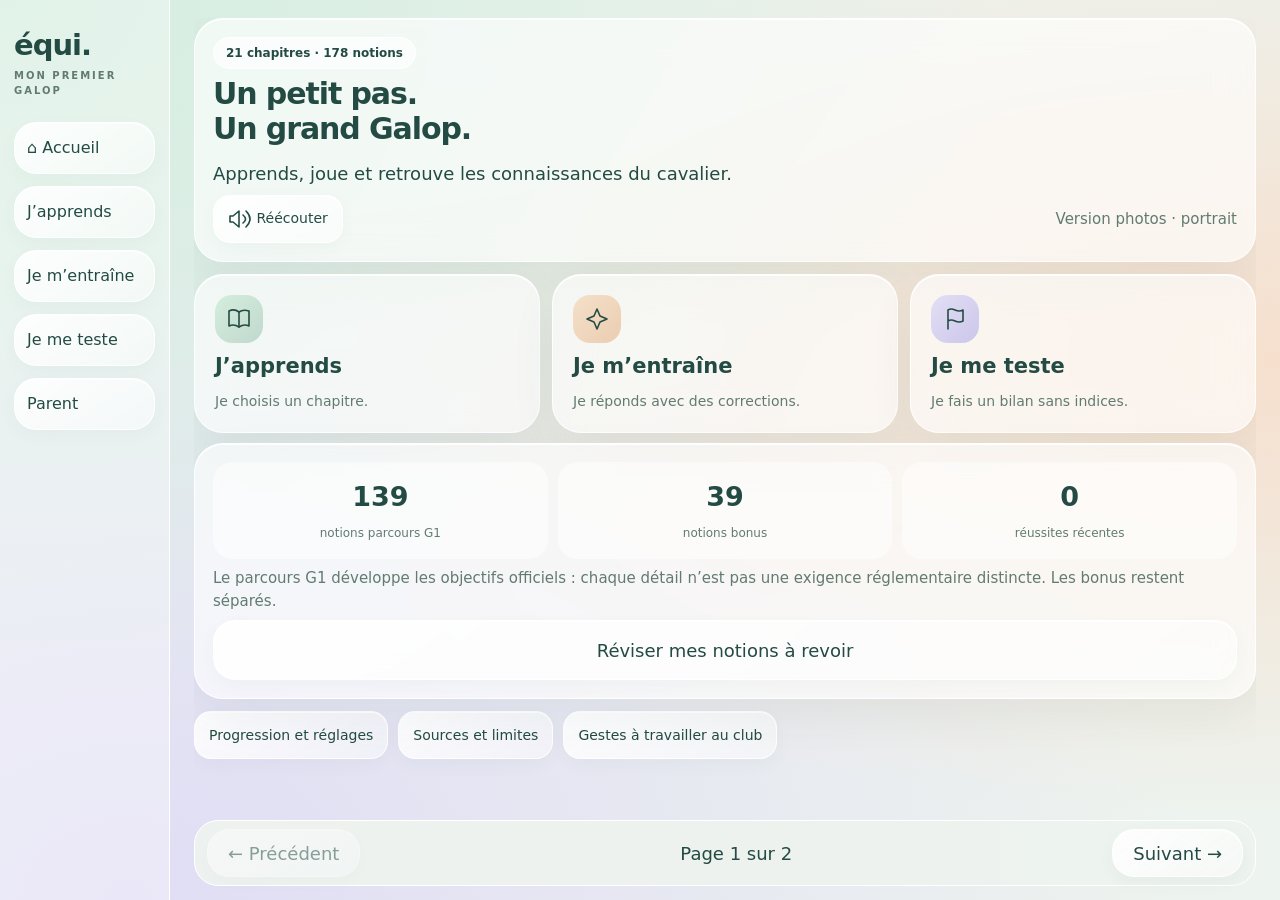
==== commit 0cf58096: "Adapt app to landscape tablets with sidebar and paginated screens" ====
--- a/Equi.html
+++ b/Equi.html
@@ -1,6 +1,6 @@
 <!doctype html><html lang="fr"><head><meta charset="utf-8"><meta name="viewport" content="width=device-width,initial-scale=1,viewport-fit=cover"><meta name="theme-color" content="#e6efe8"><title>Équi — Préparer mon premier Galop</title><style>
 :root{--ink:#234b43;--muted:#627b70;--primary:#347b65;--line:#ffffffdf;--glass:#ffffff9e;--shadow:0 16px 45px #234b4310}*{box-sizing:border-box;-webkit-tap-highlight-color:transparent}html{scroll-behavior:smooth}body{margin:0;color:var(--ink);font:18px/1.5 system-ui,-apple-system,sans-serif;background:radial-gradient(ellipse at 0 0,#d3eddf,transparent 55%),radial-gradient(ellipse at 100% 40%,#f6dfcd,transparent 60%),radial-gradient(ellipse at 10% 100%,#e0ddf5,transparent 65%),#edf3ee;min-height:100dvh}header{max-width:900px;margin:auto;display:flex;align-items:center;justify-content:space-between;gap:10px;padding:18px 20px 0}.brand{font-weight:850;font-size:29px;letter-spacing:-1px}.brand small{display:block;letter-spacing:2px;font-size:10px;text-transform:uppercase;color:var(--muted)}main{max-width:900px;margin:auto;padding:22px 20px 50px}button,input,select{font:inherit}button{color:inherit;border:1px solid var(--line);border-radius:22px;padding:15px 20px;min-height:60px;cursor:pointer;touch-action:manipulation;background:linear-gradient(145deg,#ffffffe8,#ffffff75);box-shadow:inset 0 1px #fff,0 6px 18px #234b4309;transition:transform .12s}button:active{transform:scale(.98)}button:disabled{opacity:.5;cursor:default}button:focus-visible,a:focus-visible{outline:4px solid #c99732;outline-offset:3px}.primary{color:white;background:linear-gradient(135deg,#498e77,#2b6659);border-color:#74a38e;box-shadow:inset 0 1px #ffffff55,0 8px 20px #34735b24;font-weight:700}.small{min-height:48px;font-size:14px;padding:10px 14px;border-radius:17px}.wide{width:100%}.glass{background:var(--glass);border:1px solid var(--line);border-radius:29px;backdrop-filter:blur(18px);-webkit-backdrop-filter:blur(18px);box-shadow:var(--shadow),inset 0 1px #fff}.card{padding:24px;margin-bottom:17px}h1{font-size:clamp(29px,5vw,41px);line-height:1.15;letter-spacing:-1.1px;margin:12px 0 20px}h2{font-size:24px;letter-spacing:-.5px;line-height:1.25}h3{font-size:20px}p{margin:12px 0}.muted{font-size:15px;color:var(--muted)}.eyebrow{text-transform:uppercase;font-size:11px;letter-spacing:1.8px;font-weight:800}.pill{display:inline-block;font-size:12px;font-weight:650;border-radius:25px;background:#ffffff9c;border:1px solid white;padding:6px 12px}.bonus{background:#e9e1ffb8;color:#615781}.row{display:flex;align-items:center;gap:10px;justify-content:space-between;flex-wrap:wrap}.actions{display:grid;gap:12px;margin:16px 0}.modes{display:grid;grid-template-columns:repeat(3,1fr);gap:12px;margin:18px 0}.mode{text-align:left;padding:20px;min-height:150px}.mode strong{display:block;font-size:21px;margin:8px 0}.mode .desc{font-size:14px;color:var(--muted);display:block}.badge{width:48px;height:48px;display:grid;place-items:center;border-radius:17px;background:linear-gradient(135deg,#d5eddd,#bfd9cd)}.peach{background:linear-gradient(135deg,#f4e0c9,#ebcdb1)}.lilac{background:linear-gradient(135deg,#e2dff5,#ccc6ea)}svg.icon{width:24px;height:24px;vertical-align:middle}.chapters{display:grid;gap:12px}.chapter{width:100%;display:flex;text-align:left;align-items:center;gap:15px;padding:18px 20px;min-height:98px}.chapter strong{display:block;font-size:20px}.chapter small{display:block;color:var(--muted);font-size:13px}.chapter .body{flex:1}.number{width:43px;height:43px;border-radius:16px;display:grid;place-items:center;background:#e2eee5;font-size:16px;font-weight:750;flex-shrink:0}.progress{height:7px;background:#ffffffa6;border-radius:15px;overflow:hidden;margin:16px 0 22px}.progress div{height:100%;border-radius:15px;background:linear-gradient(90deg,#a7d0b3,#43816d)}.scene{padding:10px;border-radius:27px;overflow:hidden;background:linear-gradient(145deg,#ffffffcb,#f8f1db90);border:1px solid white}.scene svg.art{display:block;width:100%;height:auto;max-height:43dvh;min-height:230px}.scene.zoom{overflow:auto}.scene.zoom svg.art{max-height:none;min-width:850px}.marker circle.core{fill:#fff9;stroke:#527565;stroke-width:1.5}.marker text{pointer-events:none;fill:#294e43;font:700 13px system-ui;text-anchor:middle;dominant-baseline:central}.marker{cursor:pointer;touch-action:manipulation}.marker.active circle.core{fill:#f6d183;stroke:#95681f;stroke-width:3}.marker.selected circle.core{fill:#b6ddcc;stroke:#2c6b57;stroke-width:3}.marker:focus{outline:none}.marker:focus circle.core{stroke:#9e7023;stroke-width:4}.hint{text-align:center;font-size:13px;color:var(--muted);margin:8px}.speech{background:#ffffffb0;border:1px solid white;border-radius:24px;padding:19px 22px;margin:16px 0}.instruction{font-size:19px}.choices{display:grid;gap:12px;margin:16px 0}.choice{display:flex;align-items:center;gap:10px}.choice .pick{flex:1;text-align:left;display:flex;align-items:center;gap:13px;min-height:74px}.choice .pick.selected{outline:3px solid #4d8a72;background:#e0f0e6}.choice .listen{width:57px;flex-shrink:0;padding:14px}.choice svg.mini{width:130px;height:88px;flex-shrink:0}.choice.image .pick{flex-direction:column;text-align:center;min-height:165px}.visualchoices{display:grid;grid-template-columns:repeat(2,1fr);gap:12px}.visualchoices .choice{display:block}.visualchoices .choice .pick{width:100%}.visualchoices .listen{width:100%;min-height:43px;padding:8px;margin-top:5px;font-size:13px}.score{font-size:68px;font-weight:800;line-height:1.1;letter-spacing:-3px}.statgrid{display:grid;grid-template-columns:repeat(3,1fr);gap:10px}.stat{background:#ffffff7a;border-radius:20px;padding:15px;text-align:center}.stat strong{display:block;font-size:27px}.stat span{font-size:12px;color:var(--muted)}.listrow{padding:13px 0;border-bottom:1px solid #234b4312}.listrow:last-child{border:0}.listrow label{display:flex;align-items:center;gap:13px}.toggle{display:flex;align-items:center;gap:14px;min-height:59px}input[type=checkbox]{width:26px;height:26px;accent-color:#3a7c65;flex-shrink:0}select,input[type=search]{background:#ffffffb0;border:1px solid white;padding:14px;border-radius:16px;color:inherit;max-width:100%}input[type=search]{width:100%}.tag{font-size:12px;padding:4px 9px;border-radius:12px;background:#e6eee7;display:inline-block}a{color:#246b56}.notice{padding:14px;background:#f8ead4b0;border-radius:18px;font-size:14px}.bottomnote{text-align:center;color:var(--muted);font-size:13px;margin:20px}.teachtext{font-size:21px;line-height:1.6}.pulses{display:flex;justify-content:center;gap:15px;margin:22px}.pulse{width:42px;height:42px;border-radius:50%;background:#dbeadd;display:grid;place-items:center}.pulse.beat{background:#dfb96a;transform:scale(1.12)}details{margin:14px 0}summary{cursor:pointer;min-height:48px;padding:12px}.sr{position:absolute;width:1px;height:1px;overflow:hidden;clip:rect(0,0,0,0)}.footerlinks{display:flex;flex-wrap:wrap;gap:10px;margin-top:22px}.filter{display:flex;gap:8px;flex-wrap:wrap;margin:16px 0}.filter button.on{background:#d5e8db;border-color:#6b9981}@media(max-width:560px){header,main{padding-left:14px;padding-right:14px}.card{padding:20px}.modes{grid-template-columns:1fr}.mode{min-height:95px;display:grid;grid-template-columns:48px 1fr;gap:15px;align-items:center}.mode strong{margin:0 0 3px}.mode .desc{grid-column:2}.choice svg.mini{width:110px}.visualchoices{gap:10px}.scene svg.art{min-height:205px}.brand{font-size:25px}.statgrid{gap:7px}.stat{padding:13px 6px}}@media(prefers-reduced-motion:reduce){*{scroll-behavior:auto!important;transition:none!important}}
-</style><link rel="stylesheet" href="photos.css"></head><body><header><div class="brand">équi.<small>Mon premier Galop</small></div><div class="row"><button class="small" onclick="navHome()">Accueil</button><button class="small" onclick="navParent()">Parent</button></div></header><main id="app"></main><script src="assets/photos/catalog.js"></script><script src="photos.js"></script><script>const DATA={"chapters": [{"id": "corps", "title": "Le corps du cheval", "subtitle": "18 repères du Guide fédéral", "level": "g1", "icon": "horse"}, {"id": "robes", "title": "Les trois robes de base", "subtitle": "Noir, alezan, bai", "level": "g1", "icon": "palette"}, {"id": "allures", "title": "Pas, trot et galop", "subtitle": "Reconnaître et comprendre les rythmes", "level": "g1", "icon": "waves"}, {"id": "licol", "title": "Le licol et la longe", "subtitle": "Reconnaître les parties d’un licol plat", "level": "g1", "icon": "tack"}, {"id": "selle", "title": "La selle", "subtitle": "Les pièces et leurs fonctions", "level": "g1", "icon": "tack"}, {"id": "filet", "title": "Le filet", "subtitle": "Repérer le filet classique avec mors", "level": "g1", "icon": "tack"}, {"id": "aides", "title": "Les aides du cavalier", "subtitle": "Communiquer, pas faire mal", "level": "g1", "icon": "spark"}, {"id": "comportement", "title": "Comprendre le cheval", "subtitle": "Observer tout le corps et la situation", "level": "g1", "icon": "heart"}, {"id": "securitepied", "title": "En sécurité à pied", "subtitle": "Des décisions prudentes", "level": "g1", "icon": "shield"}, {"id": "securitemontee", "title": "En sécurité à cheval", "subtitle": "Casque, distance et consignes", "level": "g1", "icon": "shield"}, {"id": "soins", "title": "S’occuper de sa monture", "subtitle": "Avant et après la séance", "level": "g1", "icon": "brush"}, {"id": "club", "title": "Mon club et la fédération", "subtitle": "Lieux, licence et règles communes", "level": "g1", "icon": "home"}, {"id": "vocabulaire", "title": "Les mots du cavalier", "subtitle": "Comprendre les consignes du cours", "level": "g1", "icon": "book"}, {"id": "pied", "title": "Comprendre la pratique à pied", "subtitle": "Préparer les gestes, pas les certifier", "level": "g1", "icon": "route"}, {"id": "monte", "title": "Comprendre la pratique montée", "subtitle": "Les objectifs à travailler avec l’enseignant", "level": "g1", "icon": "horse"}, {"id": "aliments", "title": "Herbe, foin et aliments", "subtitle": "Bonus : anticipation du Galop 2", "level": "bonus", "icon": "leaf"}, {"id": "membres", "title": "Les détails des membres", "subtitle": "Bonus : vocabulaire du Galop 2", "level": "bonus", "icon": "horse"}, {"id": "decouvertes", "title": "Vie et communication", "subtitle": "Bonus : observer davantage", "level": "bonus", "icon": "heart"}, {"id": "robesplus", "title": "Autres robes et marques", "subtitle": "Bonus : repères G2 et G3", "level": "bonus", "icon": "palette"}, {"id": "outils", "title": "Les outils du pansage", "subtitle": "Bonus : approfondir le Galop 2", "level": "bonus", "icon": "brush"}, {"id": "figures", "title": "Les figures et les lieux de vie", "subtitle": "Bonus : repères du Galop 2", "level": "bonus", "icon": "route"}], "cards": [{"id": "corps_01", "ch": "corps", "title": "La tête", "text": "La tête porte notamment les yeux, les oreilles, la bouche et les naseaux.", "q": "Trouve la tête sur le cheval.", "answer": "La tête", "wrong": ["La crinière", "L’encolure", "Les naseaux"], "source": "GUIDE", "level": "g1", "diagram": "horse", "target": "tete"}, {"id": "corps_02", "ch": "corps", "title": "La crinière", "text": "La crinière est l’ensemble des longs crins qui suivent le dessus de l’encolure.", "q": "Trouve la crinière sur le cheval.", "answer": "La crinière", "wrong": ["La tête", "L’encolure", "Les naseaux"], "source": "GUIDE", "level": "g1", "diagram": "horse", "target": "criniere"}, {"id": "corps_03", "ch": "corps", "title": "L’encolure", "text": "L’encolure relie la tête au corps.", "q": "Trouve l’encolure sur le cheval.", "answer": "L’encolure", "wrong": ["La tête", "La crinière", "Les naseaux"], "source": "GUIDE", "level": "g1", "diagram": "horse", "target": "encolure"}, {"id": "corps_04", "ch": "corps", "title": "Les naseaux", "text": "Les naseaux sont les ouvertures du nez.", "q": "Trouve les naseaux sur le cheval.", "answer": "Les naseaux", "wrong": ["La tête", "La crinière", "L’encolure"], "source": "GUIDE", "level": "g1", "diagram": "horse", "target": "naseaux"}, {"id": "corps_05", "ch": "corps", "title": "Le poitrail", "text": "Le poitrail est à l’avant du thorax, entre les épaules et au-dessus des membres de devant.", "q": "Trouve le poitrail sur le cheval.", "answer": "Le poitrail", "wrong": ["La tête", "La crinière", "L’encolure"], "source": "GUIDE", "level": "g1", "diagram": "horse", "target": "poitrail"}, {"id": "corps_06", "ch": "corps", "title": "L’épaule", "text": "L’épaule est sur le côté de l’avant du corps, à la jonction avec un membre antérieur.", "q": "Trouve l’épaule sur le cheval.", "answer": "L’épaule", "wrong": ["La tête", "La crinière", "L’encolure"], "source": "GUIDE", "level": "g1", "diagram": "horse", "target": "epaule"}, {"id": "corps_07", "ch": "corps", "title": "Les membres antérieurs", "text": "Les antérieurs sont les deux membres de devant.", "q": "Trouve les membres antérieurs sur le cheval.", "answer": "Les membres antérieurs", "wrong": ["La tête", "La crinière", "L’encolure"], "source": "GUIDE", "level": "g1", "diagram": "horse", "target": "anterieurs"}, {"id": "corps_08", "ch": "corps", "title": "Les sabots", "text": "Les sabots sont les enveloppes dures à l’extrémité des membres. Le cheval en a quatre.", "q": "Trouve les sabots sur le cheval.", "answer": "Les sabots", "wrong": ["La tête", "La crinière", "L’encolure"], "source": "GUIDE", "level": "g1", "diagram": "horse", "target": "sabots"}, {"id": "corps_09", "ch": "corps", "title": "Le garrot", "text": "Le garrot se trouve entre l’encolure et le dos, au-dessus des épaules.", "q": "Trouve le garrot sur le cheval.", "answer": "Le garrot", "wrong": ["La tête", "La crinière", "L’encolure"], "source": "GUIDE", "level": "g1", "diagram": "horse", "target": "garrot"}, {"id": "corps_10", "ch": "corps", "title": "Le dos", "text": "Le dos est sur le dessus du corps, derrière le garrot.", "q": "Trouve le dos sur le cheval.", "answer": "Le dos", "wrong": ["La tête", "La crinière", "L’encolure"], "source": "GUIDE", "level": "g1", "diagram": "horse", "target": "dos"}, {"id": "corps_11", "ch": "corps", "title": "Le rein", "text": "La région du rein se situe sur le dessus du corps, entre le dos et la croupe.", "q": "Trouve le rein sur le cheval.", "answer": "Le rein", "wrong": ["La tête", "La crinière", "L’encolure"], "source": "GUIDE", "level": "g1", "diagram": "horse", "target": "rein"}, {"id": "corps_12", "ch": "corps", "title": "Le ventre", "text": "Le ventre est la partie inférieure du tronc.", "q": "Trouve le ventre sur le cheval.", "answer": "Le ventre", "wrong": ["La tête", "La crinière", "L’encolure"], "source": "GUIDE", "level": "g1", "diagram": "horse", "target": "ventre"}, {"id": "corps_13", "ch": "corps", "title": "Les côtes", "text": "La région des côtes est sur les côtés du thorax, derrière l’épaule.", "q": "Trouve les côtes sur le cheval.", "answer": "Les côtes", "wrong": ["La tête", "La crinière", "L’encolure"], "source": "GUIDE", "level": "g1", "diagram": "horse", "target": "cotes"}, {"id": "corps_14", "ch": "corps", "title": "Le flanc", "text": "Le flanc est le côté du corps entre les dernières côtes et la hanche.", "q": "Trouve le flanc sur le cheval.", "answer": "Le flanc", "wrong": ["La tête", "La crinière", "L’encolure"], "source": "GUIDE", "level": "g1", "diagram": "horse", "target": "flanc"}, {"id": "corps_15", "ch": "corps", "title": "La hanche", "text": "La hanche est un repère de l’arrière-main, sur le côté à l’avant de la croupe.", "q": "Trouve la hanche sur le cheval.", "answer": "La hanche", "wrong": ["La tête", "La crinière", "L’encolure"], "source": "GUIDE", "level": "g1", "diagram": "horse", "target": "hanche"}, {"id": "corps_16", "ch": "corps", "title": "La croupe", "text": "La croupe est sur le dessus de l’arrière du corps, avant la queue.", "q": "Trouve la croupe sur le cheval.", "answer": "La croupe", "wrong": ["La tête", "La crinière", "L’encolure"], "source": "GUIDE", "level": "g1", "diagram": "horse", "target": "croupe"}, {"id": "corps_17", "ch": "corps", "title": "La queue", "text": "La queue porte les longs crins situés à l’arrière du cheval.", "q": "Trouve la queue sur le cheval.", "answer": "La queue", "wrong": ["La tête", "La crinière", "L’encolure"], "source": "GUIDE", "level": "g1", "diagram": "horse", "target": "queue"}, {"id": "corps_18", "ch": "corps", "title": "Les membres postérieurs", "text": "Les postérieurs sont les deux membres de derrière.", "q": "Trouve les membres postérieurs sur le cheval.", "answer": "Les membres postérieurs", "wrong": ["La tête", "La crinière", "L’encolure"], "source": "GUIDE", "level": "g1", "diagram": "horse", "target": "posterieurs"}, {"id": "robes_01", "ch": "robes", "title": "Noir", "text": "La robe noire présente des poils et des crins noirs.", "q": "Touche le cheval noir.", "answer": "Noir", "wrong": ["Alezan", "Bai"], "source": "JARDY", "level": "g1", "visual": "coat:noir"}, {"id": "robes_02", "ch": "robes", "title": "Alezan", "text": "Un cheval alezan a des poils et des crins dans des tons fauves ou roux. Il n’a pas les crins et extrémités noirs caractéristiques du bai.", "q": "Touche le cheval alezan.", "answer": "Alezan", "wrong": ["Noir", "Bai"], "source": "JARDY", "level": "g1", "visual": "coat:alezan"}, {"id": "robes_03", "ch": "robes", "title": "Bai", "text": "Le bai a le corps brun ou fauve, avec la crinière, la queue et le bas des membres noirs.", "q": "Touche le cheval bai.", "answer": "Bai", "wrong": ["Noir", "Alezan"], "source": "JARDY", "level": "g1", "visual": "coat:bai"}, {"id": "robes_04", "ch": "robes", "title": "Bai ou alezan ?", "text": "Pour distinguer un bai d’un alezan, observe aussi la crinière, la queue et le bas des membres. Ne regarde pas seulement le corps.", "q": "Le corps est brun et les crins sont noirs. Quelle est la robe ?", "answer": "Bai", "wrong": ["Alezan", "Noir"], "source": "JARDY", "level": "g1"}, {"id": "robes_05", "ch": "robes", "title": "Robe et race", "text": "La robe décrit la couleur des poils et des crins. Ce n’est pas le nom d’une race.", "q": "Que décrit le mot « robe » ?", "answer": "La couleur des poils et des crins", "wrong": ["Le métier du cheval", "Le nom de son club"], "source": "FFE", "level": "g1"}, {"id": "allures_01", "ch": "allures", "title": "Les trois allures", "text": "Les trois allures principales sont le pas, le trot et le galop. Une allure est une façon de se déplacer.", "q": "Quelle liste contient les trois allures principales ?", "answer": "Pas, trot, galop", "wrong": ["Arrêt, selle, trot", "Bai, noir, alezan"], "source": "GUIDE", "level": "g1", "visual": "rhythm:all"}, {"id": "allures_02", "ch": "allures", "title": "Le pas", "text": "Le pas est une allure marchée à quatre temps. Il n’y a pas de phase où tous les pieds quittent le sol.", "q": "Quelle allure est marchée à quatre temps ?", "answer": "Le pas", "wrong": ["Le trot", "Le galop"], "source": "GUIDE", "level": "g1", "visual": "rhythm:pas"}, {"id": "allures_03", "ch": "allures", "title": "Le trot", "text": "Le trot est une allure sautée à deux temps. Il comporte des phases de suspension.", "q": "Quelle allure est sautée à deux temps ?", "answer": "Le trot", "wrong": ["Le pas", "Le galop"], "source": "GUIDE", "level": "g1", "visual": "rhythm:trot"}, {"id": "allures_04", "ch": "allures", "title": "Le galop", "text": "Le galop usuel est une allure sautée à trois temps, avec une phase de suspension.", "q": "Quelle allure compte habituellement trois temps ?", "answer": "Le galop", "wrong": ["Le pas", "Le trot"], "source": "GUIDE", "level": "g1", "visual": "rhythm:galop"}, {"id": "allures_05", "ch": "allures", "title": "La suspension", "text": "Une phase de suspension est un moment où aucun pied ne touche le sol. Le trot et le galop en comportent.", "q": "Pendant la suspension, combien de pieds touchent le sol ?", "answer": "Aucun", "wrong": ["Deux", "Quatre"], "source": "GUIDE", "level": "g1", "visual": "rhythm:all"}, {"id": "allures_06", "ch": "allures", "title": "Une transition", "text": "Une transition est un passage d’une allure à une autre, ou entre l’arrêt et une allure. Par exemple : passer du pas au trot.", "q": "Passer du pas au trot, c’est…", "answer": "Une transition", "wrong": ["Une robe", "Une partie de la selle"], "source": "GUIDE", "level": "g1", "visual": "rhythm:all"}, {"id": "licol_01", "ch": "licol", "title": "La têtière", "text": "La têtière passe derrière les oreilles et maintient le licol.", "q": "Trouve la têtière sur le licol.", "answer": "La têtière", "wrong": ["La muserolle", "Le montant", "La sous-gorge"], "source": "JARDY", "level": "g1", "diagram": "halter", "target": "tetiere"}, {"id": "licol_02", "ch": "licol", "title": "La muserolle", "text": "La muserolle entoure le nez du cheval.", "q": "Trouve la muserolle sur le licol.", "answer": "La muserolle", "wrong": ["La têtière", "Le montant", "La sous-gorge"], "source": "JARDY", "level": "g1", "diagram": "halter", "target": "muserolle"}, {"id": "licol_03", "ch": "licol", "title": "Le montant", "text": "Un montant relie des parties du licol sur le côté de la tête.", "q": "Trouve le montant sur le licol.", "answer": "Le montant", "wrong": ["La têtière", "La muserolle", "La sous-gorge"], "source": "JARDY", "level": "g1", "diagram": "halter", "target": "montant"}, {"id": "licol_04", "ch": "licol", "title": "La sous-gorge", "text": "La sous-gorge passe sous la gorge.", "q": "Trouve la sous-gorge sur le licol.", "answer": "La sous-gorge", "wrong": ["La têtière", "La muserolle", "Le montant"], "source": "JARDY", "level": "g1", "diagram": "halter", "target": "sousgorge"}, {"id": "licol_05", "ch": "licol", "title": "L’alliance", "text": "L’alliance relie sous la tête la muserolle à la partie située vers la gorge.", "q": "Trouve l’alliance sur le licol.", "answer": "L’alliance", "wrong": ["La têtière", "La muserolle", "Le montant"], "source": "JARDY", "level": "g1", "diagram": "halter", "target": "alliance"}, {"id": "licol_06", "ch": "licol", "title": "L’anneau d’attache", "text": "L’anneau d’attache permet de fixer la longe au licol.", "q": "Trouve l’anneau d’attache sur le licol.", "answer": "L’anneau d’attache", "wrong": ["La têtière", "La muserolle", "Le montant"], "source": "JARDY", "level": "g1", "diagram": "halter", "target": "anneau"}, {"id": "licol_07", "ch": "licol", "title": "La longe", "text": "La longe est la corde fixée au licol pour mener le cheval et, dans les conditions montrées par l’enseignant, l’attacher.", "q": "Que fixe-t-on au licol pour mener le cheval ?", "answer": "Une longe", "wrong": ["Un étrier", "Un tapis"], "source": "JARDY", "level": "g1", "visual": "object:rope"}, {"id": "licol_08", "ch": "licol", "title": "Licol et filet", "text": "Le licol courant n’a pas de mors. Le filet classique présenté ici comporte un mors et des rênes. Ce sont deux équipements différents.", "q": "Quel équipement présenté ici n’a pas de mors ?", "answer": "Le licol", "wrong": ["Le filet classique", "Les deux ont forcément un mors"], "source": "JARDY", "level": "g1"}, {"id": "selle_01", "ch": "selle", "title": "Le siège", "text": "Le siège est la partie sur laquelle le cavalier s’assoit.", "q": "Trouve le siège sur la selle.", "answer": "Le siège", "wrong": ["Le pommeau", "Le troussequin", "Le quartier"], "source": "JARDY", "level": "g1", "diagram": "saddle", "target": "siege"}, {"id": "selle_02", "ch": "selle", "title": "Le pommeau", "text": "Le pommeau est la partie avant de la selle.", "q": "Trouve le pommeau sur la selle.", "answer": "Le pommeau", "wrong": ["Le siège", "Le troussequin", "Le quartier"], "source": "JARDY", "level": "g1", "diagram": "saddle", "target": "pommeau"}, {"id": "selle_03", "ch": "selle", "title": "Le troussequin", "text": "Le troussequin est la partie arrière relevée de la selle.", "q": "Trouve le troussequin sur la selle.", "answer": "Le troussequin", "wrong": ["Le siège", "Le pommeau", "Le quartier"], "source": "JARDY", "level": "g1", "diagram": "saddle", "target": "troussequin"}, {"id": "selle_04", "ch": "selle", "title": "Le quartier", "text": "Les quartiers sont les grandes pièces de cuir sur les côtés de la selle.", "q": "Trouve le quartier sur la selle.", "answer": "Le quartier", "wrong": ["Le siège", "Le pommeau", "Le troussequin"], "source": "JARDY", "level": "g1", "diagram": "saddle", "target": "quartier"}, {"id": "selle_05", "ch": "selle", "title": "L’étrivière", "text": "L’étrivière est la courroie qui porte l’étrier.", "q": "Trouve l’étrivière sur la selle.", "answer": "L’étrivière", "wrong": ["Le siège", "Le pommeau", "Le troussequin"], "source": "JARDY", "level": "g1", "diagram": "saddle", "target": "etriviere"}, {"id": "selle_06", "ch": "selle", "title": "L’étrier", "text": "L’étrier reçoit le pied du cavalier.", "q": "Trouve l’étrier sur la selle.", "answer": "L’étrier", "wrong": ["Le siège", "Le pommeau", "Le troussequin"], "source": "JARDY", "level": "g1", "diagram": "saddle", "target": "etrier"}, {"id": "selle_07", "ch": "selle", "title": "La sangle", "text": "La sangle passe sous le ventre et aide à maintenir la selle.", "q": "Trouve la sangle sur la selle.", "answer": "La sangle", "wrong": ["Le siège", "Le pommeau", "Le troussequin"], "source": "JARDY", "level": "g1", "diagram": "saddle", "target": "sangle"}, {"id": "selle_08", "ch": "selle", "title": "Les contre-sanglons", "text": "Les contre-sanglons sont les courroies auxquelles on boucle la sangle.", "q": "Trouve les contre-sanglons sur la selle.", "answer": "Les contre-sanglons", "wrong": ["Le siège", "Le pommeau", "Le troussequin"], "source": "JARDY", "level": "g1", "diagram": "saddle", "target": "contresanglons"}, {"id": "selle_09", "ch": "selle", "title": "Le tapis", "text": "Le tapis se place sous la selle. Il est distinct de la selle et de la sangle.", "q": "Que place-t-on sous la selle ?", "answer": "Le tapis", "wrong": ["Le licol", "La sous-gorge"], "source": "JARDY", "level": "g1", "visual": "object:pad"}, {"id": "filet_01", "ch": "filet", "title": "La têtière", "text": "La têtière passe derrière les oreilles.", "q": "Trouve la têtière sur le filet.", "answer": "La têtière", "wrong": ["Le frontal", "Le montant", "La sous-gorge"], "source": "JARDY", "level": "g1", "diagram": "bridle", "target": "tetiere"}, {"id": "filet_02", "ch": "filet", "title": "Le frontal", "text": "Le frontal passe devant le front, sous les oreilles.", "q": "Trouve le frontal sur le filet.", "answer": "Le frontal", "wrong": ["La têtière", "Le montant", "La sous-gorge"], "source": "JARDY", "level": "g1", "diagram": "bridle", "target": "frontal"}, {"id": "filet_03", "ch": "filet", "title": "Le montant", "text": "Les montants du filet relient notamment la têtière au mors.", "q": "Trouve le montant sur le filet.", "answer": "Le montant", "wrong": ["La têtière", "Le frontal", "La sous-gorge"], "source": "JARDY", "level": "g1", "diagram": "bridle", "target": "montant"}, {"id": "filet_04", "ch": "filet", "title": "La sous-gorge", "text": "La sous-gorge passe sous la gorge.", "q": "Trouve la sous-gorge sur le filet.", "answer": "La sous-gorge", "wrong": ["La têtière", "Le frontal", "Le montant"], "source": "JARDY", "level": "g1", "diagram": "bridle", "target": "sousgorge"}, {"id": "filet_05", "ch": "filet", "title": "La muserolle", "text": "La muserolle entoure le nez. Les filets peuvent avoir des modèles de muserolles différents, ou ne pas en avoir.", "q": "Trouve la muserolle sur le filet.", "answer": "La muserolle", "wrong": ["La têtière", "Le frontal", "Le montant"], "source": "JARDY", "level": "g1", "diagram": "bridle", "target": "muserolle"}, {"id": "filet_06", "ch": "filet", "title": "Le mors", "text": "Le mors se place dans la bouche. Les actions sur les rênes doivent rester contrôlées car la bouche est sensible.", "q": "Trouve le mors sur le filet.", "answer": "Le mors", "wrong": ["La têtière", "Le frontal", "Le montant"], "source": "JARDY", "level": "g1", "diagram": "bridle", "target": "mors"}, {"id": "filet_07", "ch": "filet", "title": "Les rênes", "text": "Le cavalier tient les rênes. Elles relient ses mains au mors sur le filet classique présenté.", "q": "Trouve les rênes sur le filet.", "answer": "Les rênes", "wrong": ["La têtière", "Le frontal", "Le montant"], "source": "JARDY", "level": "g1", "diagram": "bridle", "target": "renes"}, {"id": "aides_01", "ch": "aides", "title": "Les aides", "text": "Les aides sont les moyens de communication du cavalier avec le cheval. Elles transmettent des demandes.", "q": "À quoi servent les aides ?", "answer": "À communiquer avec le cheval", "wrong": ["À le punir", "À le nourrir"], "source": "GUIDE", "level": "g1"}, {"id": "aides_02", "ch": "aides", "title": "Les aides naturelles", "text": "Les aides naturelles viennent du corps : mains, jambes, poids du corps et voix.", "q": "Quelle liste ne contient que des aides naturelles ?", "answer": "Mains, jambes, voix", "wrong": ["Cravache, éperons, voix", "Selle, tapis, licol"], "source": "GUIDE", "level": "g1"}, {"id": "aides_03", "ch": "aides", "title": "Les mains", "text": "Les mains font partie des aides naturelles.", "q": "Classe cette aide : les mains.", "answer": "Aide naturelle", "wrong": ["Aide artificielle", "Aliment"], "source": "GUIDE", "level": "g1"}, {"id": "aides_04", "ch": "aides", "title": "Les jambes", "text": "Les jambes font partie des aides naturelles.", "q": "Classe cette aide : les jambes.", "answer": "Aide naturelle", "wrong": ["Aide artificielle", "Aliment"], "source": "GUIDE", "level": "g1"}, {"id": "aides_05", "ch": "aides", "title": "La voix", "text": "La voix fait partie des aides naturelles.", "q": "Classe cette aide : la voix.", "answer": "Aide naturelle", "wrong": ["Aide artificielle", "Aliment"], "source": "GUIDE", "level": "g1"}, {"id": "aides_06", "ch": "aides", "title": "Le poids du corps", "text": "Le poids du corps fait partie des aides naturelles.", "q": "Classe cette aide : le poids du corps.", "answer": "Aide naturelle", "wrong": ["Aide artificielle", "Aliment"], "source": "GUIDE", "level": "g1"}, {"id": "aides_07", "ch": "aides", "title": "La cravache", "text": "La cravache : aide artificielle, c’est-à-dire un objet qui complète les aides naturelles. Reconnaître cet objet ne signifie pas devoir l’utiliser.", "q": "Classe cette aide : la cravache.", "answer": "Aide artificielle", "wrong": ["Aide naturelle", "Une allure"], "source": "GUIDE", "level": "g1"}, {"id": "aides_08", "ch": "aides", "title": "Les éperons", "text": "Les éperons : aide artificielle, c’est-à-dire un objet qui complète les aides naturelles. Reconnaître cet objet ne signifie pas devoir l’utiliser.", "q": "Classe cette aide : les éperons.", "answer": "Aide artificielle", "wrong": ["Aide naturelle", "Une allure"], "source": "GUIDE", "level": "g1"}, {"id": "aides_09", "ch": "aides", "title": "La chambrière", "text": "La chambrière : aide artificielle, c’est-à-dire un objet qui complète les aides naturelles. Reconnaître cet objet ne signifie pas devoir l’utiliser.", "q": "Classe cette aide : la chambrière.", "answer": "Aide artificielle", "wrong": ["Aide naturelle", "Une allure"], "source": "GUIDE", "level": "g1"}, {"id": "aides_10", "ch": "aides", "title": "Des mains contrôlées", "text": "Sur un filet classique, les mains agissent par les rênes et le mors. La bouche est sensible : on évite les mouvements brusques et les tractions involontaires.", "q": "Pourquoi faut-il contrôler ses mains ?", "answer": "La bouche du cheval est sensible", "wrong": ["Pour tirer toujours plus fort", "Pour faire du bruit"], "source": "GUIDE", "level": "g1"}, {"id": "aides_11", "ch": "aides", "title": "Le respect reste la règle", "text": "Les aides servent à communiquer. Leur emploi ne doit jamais devenir un prétexte à la violence. On apprend les gestes avec l’enseignant.", "q": "Si une demande ne marche pas, que fais-tu ?", "answer": "Je demande conseil à mon enseignant", "wrong": ["Je frappe le cheval", "Je multiplie les gestes brusques"], "source": "GUIDE", "level": "g1"}, {"id": "comportement_01", "ch": "comportement", "title": "Un être sensible", "text": "Le cheval est un animal vivant et sensible. S’en occuper et le respecter font partie de l’équitation.", "q": "L’équitation, c’est aussi…", "answer": "S’occuper du cheval et le comprendre", "wrong": ["Seulement rester en selle", "Utiliser un animal comme un jouet"], "source": "GUIDE", "level": "g1"}, {"id": "comportement_02", "ch": "comportement", "title": "Un poney n’est pas un bébé", "text": "Poneys et chevaux appartiennent à la même espèce. Un poney peut être adulte.", "q": "Un poney est-il forcément un bébé cheval ?", "answer": "Non, il peut être adulte", "wrong": ["Oui, toujours", "Il devient forcément un grand cheval"], "source": "GUIDE", "level": "g1"}, {"id": "comportement_03", "ch": "comportement", "title": "Herbivore", "text": "Un herbivore se nourrit de végétaux. Le cheval est herbivore.", "q": "Que signifie « herbivore » ?", "answer": "Qui se nourrit de végétaux", "wrong": ["Qui mange seulement de la viande", "Qui n’a pas besoin de manger"], "source": "GUIDE", "level": "g1"}, {"id": "comportement_04", "ch": "comportement", "title": "Grégaire", "text": "Le cheval est grégaire : il recherche la compagnie d’autres chevaux.", "q": "Que signifie « grégaire » ?", "answer": "Qui recherche la vie en groupe", "wrong": ["Qui doit rester seul", "Qui ne dort jamais"], "source": "GUIDE", "level": "g1"}, {"id": "comportement_05", "ch": "comportement", "title": "Éviter la surprise", "text": "Un changement brusque peut provoquer une fuite ou une défense. Il faut éviter de surprendre le cheval.", "q": "Pourquoi faut-il éviter de le surprendre ?", "answer": "Il peut réagir brusquement par peur", "wrong": ["Il ne remarque jamais rien", "Il comprend tous nos gestes à l’avance"], "source": "GUIDE", "level": "g1"}, {"id": "comportement_06", "ch": "comportement", "title": "Plusieurs signes ensemble", "text": "Observe les oreilles, le regard, la tête, l’encolure, les membres, la queue et la tension du corps. Un seul signe ne suffit pas toujours.", "q": "Pour comprendre son attitude, je regarde…", "answer": "Tout le corps et le contexte", "wrong": ["Seulement une oreille", "Seulement la couleur de la robe"], "source": "COM", "level": "g1"}, {"id": "comportement_07", "ch": "comportement", "title": "La vigilance", "text": "Une tête très haute, des oreilles fixées vers un événement et un corps tendu peuvent signaler une vigilance. Il faut regarder le contexte.", "q": "Le cheval est tendu et regarde fixement un bruit. Que comprends-tu ?", "answer": "Quelque chose l’alerte", "wrong": ["Il est forcément heureux", "Sa robe va changer"], "source": "COM", "level": "g1"}, {"id": "comportement_08", "ch": "comportement", "title": "Le repos debout", "text": "Un cheval peut se reposer debout, le corps détendu, parfois avec un postérieur au repos.", "q": "Un cheval détendu avec un postérieur au repos peut…", "answer": "Se reposer", "wrong": ["Être forcément blessé", "Être forcément en colère"], "source": "COM", "level": "g1"}, {"id": "comportement_09", "ch": "comportement", "title": "Une menace", "text": "Oreilles plaquées et mouvements menaçants peuvent annoncer une défense. On ne poursuit pas l’approche et on demande de l’aide.", "q": "Un cheval menace de mordre. Que fais-tu ?", "answer": "Je me mets en sécurité et je demande de l’aide", "wrong": ["Je m’approche de sa bouche", "Je le défie"], "source": "COM", "level": "g1"}, {"id": "comportement_10", "ch": "comportement", "title": "Les oreilles ne disent pas tout", "text": "Des oreilles en avant indiquent notamment une orientation de l’attention. Elles ne prouvent pas à elles seules que le cheval est content.", "q": "Des oreilles en avant prouvent-elles qu’il est heureux ?", "answer": "Non, il faut observer les autres signes", "wrong": ["Oui, toujours", "Elles indiquent sa race"], "source": "COM", "level": "g1"}, {"id": "comportement_11", "ch": "comportement", "title": "Les caresses", "text": "Tous les chevaux n’apprécient pas les mêmes contacts. Observe leurs réactions et respecte-les.", "q": "Le cheval semble gêné par mon contact. Que fais-tu ?", "answer": "Je cesse et je demande conseil", "wrong": ["J’insiste pour le forcer", "Je le punis"], "source": "COM", "level": "g1"}, {"id": "comportement_12", "ch": "comportement", "title": "Le hennissement", "text": "Le hennissement peut servir à rétablir le contact lors d’une séparation. Un son ne s’interprète pas sans contexte.", "q": "Le hennissement peut servir à…", "answer": "Rétablir le contact avec un autre cheval", "wrong": ["Nommer sa robe", "Remplacer toute observation"], "source": "COM", "level": "g1"}, {"id": "securitepied_01", "ch": "securitepied", "title": "Prévenir de sa présence", "text": "Avant d’approcher, capte calmement l’attention du cheval. Ne surgis pas en silence dans son dos.", "q": "Avant de m’approcher, je…", "answer": "Capte calmement son attention", "wrong": ["Crie tout près de lui", "Le surprends par derrière"], "source": "JARDY", "level": "g1"}, {"id": "securitepied_02", "ch": "securitepied", "title": "Des gestes calmes", "text": "Auprès du cheval, évite les cris, les courses et les gestes brusques.", "q": "Comment me comporter près du cheval ?", "answer": "Avec calme et attention", "wrong": ["En courant autour de lui", "En agitant les bras brusquement"], "source": "JARDY", "level": "g1"}, {"id": "securitepied_03", "ch": "securitepied", "title": "La longe et la main", "text": "N’enroule jamais une longe autour de ta main ou de ton corps. Apprends à la tenir avec l’enseignant.", "q": "Puis-je enrouler la longe autour de ma main ?", "answer": "Non, jamais", "wrong": ["Oui, pour mieux tenir", "Oui, si le cheval est petit"], "source": "LONGE", "level": "g1"}, {"id": "securitepied_04", "ch": "securitepied", "title": "Changer de côté", "text": "La manière de changer de côté dépend du cheval, de l’attache et de l’espace. Suis la démonstration de l’enseignant ; ne te glisse pas au hasard.", "q": "Je ne sais pas comment changer de côté. Que faire ?", "answer": "Demander à l’enseignant de me montrer", "wrong": ["Me glisser n’importe où", "Passer sous le ventre"], "source": "JARDY", "level": "g1"}, {"id": "securitepied_05", "ch": "securitepied", "title": "Une situation qui inquiète", "text": "Si la réaction du cheval te met en difficulté, mets-toi en sécurité et appelle un adulte du club.", "q": "Le cheval s’agite et je ne maîtrise plus la situation. Je…", "answer": "Demande immédiatement de l’aide", "wrong": ["Reste seul pour prouver que je sais", "Tire de toutes mes forces"], "source": "JARDY", "level": "g1"}, {"id": "securitepied_06", "ch": "securitepied", "title": "Ne pas se faire coincer", "text": "Garde un espace et une possibilité de te dégager. Ne te place pas dans un passage étroit où le cheval pourrait te coincer.", "q": "Où éviter de me placer ?", "answer": "Coincée entre le cheval et un mur", "wrong": ["À l’endroit montré par l’enseignant", "Dans une zone dégagée avec l’adulte"], "source": "JARDY", "level": "g1"}, {"id": "securitepied_07", "ch": "securitepied", "title": "Un passage libre", "text": "Pour franchir une porte avec le cheval, il faut un passage dégagé et suffisamment ouvert, sous les consignes de l’enseignant.", "q": "La porte est trop peu ouverte. Que faire ?", "answer": "Faire dégager et ouvrir le passage avec l’adulte", "wrong": ["Forcer le cheval à passer", "Fermer davantage la porte"], "source": "JARDY", "level": "g1"}, {"id": "securitepied_08", "ch": "securitepied", "title": "Pas d’attache improvisée", "text": "Le nœud d’attache est un geste réel à apprendre au club. On ne l’improvise pas avec un enfant et un cheval.", "q": "Je ne sais pas faire le nœud d’attache. Je…", "answer": "Demande une démonstration à l’enseignant", "wrong": ["Invente un nœud très serré", "Attache avec les rênes"], "source": "JARDY", "level": "g1"}, {"id": "securitepied_09", "ch": "securitepied", "title": "La nourriture n’est pas un jouet", "text": "Ne donne pas d’aliment sans l’autorisation d’un responsable. La ration et les éventuelles restrictions doivent être respectées.", "q": "Puis-je distribuer une friandise à n’importe quel poney ?", "answer": "Seulement avec l’autorisation du responsable", "wrong": ["Oui, sans demander", "Oui, si je la cache"], "source": "FFE", "level": "g1"}, {"id": "securitepied_10", "ch": "securitepied", "title": "Un objet oublié", "text": "Range les objets et ne laisse pas de matériel dans le passage.", "q": "Que faire d’une brosse qui traîne dans le passage ?", "answer": "La ranger sans me mettre en danger", "wrong": ["La pousser sous les pieds du cheval", "Laisser tout le monde trébucher"], "source": "FFE", "level": "g1"}, {"id": "securitemontee_01", "ch": "securitemontee", "title": "Le casque", "text": "Porte un casque d’équitation adapté, bien ajusté et avec la jugulaire attachée.", "q": "Avant de monter, mon casque doit être…", "answer": "Ajusté et attaché", "wrong": ["Simplement posé sur ma tête", "Accroché à la selle"], "source": "JARDY", "level": "g1"}, {"id": "securitemontee_02", "ch": "securitemontee", "title": "Une tenue adaptée", "text": "Les vêtements et les chaussures doivent être adaptés à l’équitation. Fais vérifier ta tenue par l’enseignant.", "q": "Qui peut vérifier que ma tenue convient ?", "answer": "Mon enseignant", "wrong": ["Le cheval", "Personne, cela n’a aucune importance"], "source": "JARDY", "level": "g1"}, {"id": "securitemontee_03", "ch": "securitemontee", "title": "Attendre la consigne", "text": "On monte et on commence l’exercice selon les consignes de l’enseignant.", "q": "Avant de monter, je…", "answer": "Suis les consignes de l’enseignant", "wrong": ["Monte dès que j’en ai envie", "Pars sans prévenir"], "source": "JARDY", "level": "g1"}, {"id": "securitemontee_04", "ch": "securitemontee", "title": "Garder la distance", "text": "Garde la distance demandée avec les autres chevaux. Ne colle pas celui qui te précède.", "q": "Mon poney se rapproche trop de celui de devant. Je dois…", "answer": "Rétablir la distance selon les consignes", "wrong": ["Le laisser coller", "Le pousser à doubler sans prévenir"], "source": "JARDY", "level": "g1"}, {"id": "securitemontee_05", "ch": "securitemontee", "title": "Entrer sur la piste", "text": "Avant d’entrer dans un manège ou une carrière occupée, demande l’autorisation et attends la réponse.", "q": "Des cavaliers travaillent déjà. Avant d’entrer, je…", "answer": "Demande et j’attends l’autorisation", "wrong": ["Entre sans regarder", "Ouvre et me précipite"], "source": "JARDY", "level": "g1"}, {"id": "securitemontee_06", "ch": "securitemontee", "title": "Écouter en groupe", "text": "Les consignes organisent le groupe et protègent cavaliers et chevaux.", "q": "Si je n’ai pas compris une consigne, je…", "answer": "Demande qu’on me la réexplique", "wrong": ["Devine et pars au galop", "Fais l’inverse"], "source": "FFE", "level": "g1"}, {"id": "securitemontee_07", "ch": "securitemontee", "title": "Ne pas imiter sans autorisation", "text": "Une démonstration à l’écran ne t’autorise pas à tenter un geste seule. Les gestes se pratiquent avec l’enseignant.", "q": "J’ai vu un exercice dans l’application. Puis-je l’essayer seule à cheval ?", "answer": "Non, je le travaille avec l’enseignant", "wrong": ["Oui, l’application remplace le cours", "Oui, si je me dépêche"], "source": "FFE", "level": "g1"}, {"id": "soins_01", "ch": "soins", "title": "Avant et après", "text": "S’occuper de sa monture avant et après l’activité fait partie du Galop 1.", "q": "Quand s’occupe-t-on du cheval ?", "answer": "Avant et après la séance", "wrong": ["Uniquement quand on monte", "Jamais après le cours"], "source": "FFE", "level": "g1"}, {"id": "soins_02", "ch": "soins", "title": "Observer pendant le pansage", "text": "Le pansage permet aussi d’observer le corps et de repérer une blessure ou une réaction inhabituelle. Si tu remarques quelque chose, préviens l’enseignant.", "q": "Je remarque une blessure en brossant. Je…", "answer": "Préviens l’enseignant", "wrong": ["Cache la blessure", "Continue sans rien dire"], "source": "JARDY", "level": "g1"}, {"id": "soins_03", "ch": "soins", "title": "L’étrille", "text": "L’étrille aide à décoller la saleté sur les zones charnues. Son usage et les zones à éviter doivent être montrés au club.", "q": "À quoi sert l’étrille ?", "answer": "À décoller la saleté sur les zones adaptées", "wrong": ["À nettoyer le mors", "À tenir les rênes"], "source": "JARDY", "level": "g1", "visual": "object:curry"}, {"id": "soins_04", "ch": "soins", "title": "Les zones sensibles", "text": "On ne passe pas l’étrille sans distinction sur la tête et les zones osseuses. On suit la démonstration de l’enseignant.", "q": "Puis-je étriller la tête comme une zone charnue ?", "answer": "Non", "wrong": ["Oui, en appuyant fort", "Oui, avec n’importe quelle étrille"], "source": "JARDY", "level": "g1"}, {"id": "soins_05", "ch": "soins", "title": "La brosse", "text": "Une brosse permet d’enlever des saletés du poil. On adapte le geste à la sensibilité du cheval et aux consignes.", "q": "Que nettoie-t-on avec une brosse de pansage ?", "answer": "Le poil du cheval", "wrong": ["Les anneaux du mors uniquement", "Les écrans de la tablette"], "source": "JARDY", "level": "g1", "visual": "object:brush"}, {"id": "soins_06", "ch": "soins", "title": "Desseller", "text": "Desseller signifie enlever la selle. Le geste se travaille au club, en gardant la maîtrise de la monture et du matériel.", "q": "Que signifie « desseller » ?", "answer": "Enlever la selle", "wrong": ["Mettre le filet", "Faire trotter"], "source": "FFE", "level": "g1"}, {"id": "soins_07", "ch": "soins", "title": "Enlever le filet", "text": "Enlever le filet se fait dans un cadre sûr. On retire le mors avec douceur, sans le heurter contre les dents.", "q": "En retirant le mors, je veille à…", "answer": "Ne pas heurter les dents", "wrong": ["Le tirer brusquement", "Laisser tomber le filet"], "source": "JARDY", "level": "g1"}, {"id": "soins_08", "ch": "soins", "title": "Laver le mors", "text": "Après utilisation, on nettoie le mors et on retire les salissures, puis on range le matériel.", "q": "Que faut-il nettoyer après avoir enlevé le filet ?", "answer": "Le mors", "wrong": ["La crinière avec le mors", "Uniquement les étriers"], "source": "JARDY", "level": "g1"}, {"id": "soins_09", "ch": "soins", "title": "Ranger le matériel", "text": "Le matériel propre est rangé dans la sellerie, aux emplacements prévus.", "q": "Où range-t-on la selle et le filet ?", "answer": "Dans la sellerie", "wrong": ["Au milieu de la piste", "Dans l’abreuvoir"], "source": "FFE", "level": "g1"}, {"id": "soins_10", "ch": "soins", "title": "Le nœud d’attache", "text": "Au Galop 1, on apprend à reproduire un nœud d’attache. Ce geste doit être montré et vérifié au club.", "q": "Réussir une question sur le nœud prouve-t-il que je sais attacher un cheval ?", "answer": "Non, le geste doit être vérifié en vrai", "wrong": ["Oui, cela suffit", "Oui, sans aucune démonstration"], "source": "FFE", "level": "g1"}, {"id": "club_01", "ch": "club", "title": "Le club", "text": "Le club est le lieu où tu apprends l’équitation, avec des enseignants et des règles de fonctionnement.", "q": "Qui t’accompagne dans l’apprentissage au club ?", "answer": "L’enseignant d’équitation", "wrong": ["Le moteur de la tablette", "La selle"], "source": "FFE", "level": "g1"}, {"id": "club_02", "ch": "club", "title": "La sellerie", "text": "La sellerie est le lieu où l’on range le matériel d’équitation.", "q": "Où va-t-on chercher une selle ?", "answer": "À la sellerie", "wrong": ["Dans l’abreuvoir", "Au milieu du pré"], "source": "FFE", "level": "g1"}, {"id": "club_03", "ch": "club", "title": "Le manège", "text": "Le manège est une aire de pratique couverte.", "q": "Comment appelle-t-on une aire de pratique couverte ?", "answer": "Le manège", "wrong": ["La carrière", "La sellerie"], "source": "FFE", "level": "g1"}, {"id": "club_04", "ch": "club", "title": "La carrière", "text": "La carrière est une aire extérieure aménagée pour pratiquer l’équitation.", "q": "Comment appelle-t-on l’aire de pratique extérieure ?", "answer": "La carrière", "wrong": ["Le manège couvert", "Le box"], "source": "FFE", "level": "g1"}, {"id": "club_05", "ch": "club", "title": "Le box", "text": "Le box est un logement individuel pour un cheval.", "q": "À quoi sert un box ?", "answer": "À loger un cheval", "wrong": ["À ranger seulement les selles", "À remplacer un casque"], "source": "FFE", "level": "g1"}, {"id": "club_06", "ch": "club", "title": "Le pré", "text": "Le pré est un espace extérieur enherbé. Sa gestion et ses clôtures sont assurées par les responsables.", "q": "Quel lieu est un espace enherbé ?", "answer": "Le pré", "wrong": ["La sellerie", "Le manège"], "source": "FFE", "level": "g1"}, {"id": "club_07", "ch": "club", "title": "L’aire de pansage", "text": "L’aire de pansage est un endroit prévu pour s’occuper des chevaux. On respecte les consignes d’attache.", "q": "Où s’occupe-t-on de sa monture selon les consignes du club ?", "answer": "Sur l’aire de pansage prévue", "wrong": ["En bloquant une porte", "Au milieu d’une reprise"], "source": "FFE", "level": "g1"}, {"id": "club_08", "ch": "club", "title": "La FFE", "text": "FFE signifie Fédération française d’équitation. Elle organise notamment les diplômes fédéraux appelés Galops.", "q": "Que signifie FFE ?", "answer": "Fédération française d’équitation", "wrong": ["Famille des filets et étriers", "Fête française des écuries"], "source": "GUIDE", "level": "g1"}, {"id": "club_09", "ch": "club", "title": "La licence", "text": "La licence fédérale te rattache à la fédération. Elle est généralement prise par l’intermédiaire du club.", "q": "La licence fédérale me rattache à…", "answer": "La Fédération française d’équitation", "wrong": ["Une seule selle", "Une robe de cheval"], "source": "GUIDE", "level": "g1"}, {"id": "club_10", "ch": "club", "title": "Le Galop 1", "text": "Le Galop 1 associe connaissances, soins, pratique à pied et pratique montée. Un quiz ne suffit pas à le valider.", "q": "Pour valider le Galop 1, suffit-il de réussir cette application ?", "answer": "Non, il y a aussi des compétences pratiques", "wrong": ["Oui, automatiquement", "Oui, sans enseignant"], "source": "FFE", "level": "g1"}, {"id": "club_11", "ch": "club", "title": "Les autres et l’environnement", "text": "La charte du cavalier demande de respecter les personnes, le matériel et la nature, et de limiter les déchets.", "q": "Quelle action respecte la charte ?", "answer": "Ranger et trier ses déchets", "wrong": ["Laisser le matériel dans la boue", "Gaspiller l’eau volontairement"], "source": "FFE", "level": "g1"}, {"id": "vocabulaire_01", "ch": "vocabulaire", "title": "La monture", "text": "La monture est le cheval ou le poney que monte un cavalier.", "q": "Que désigne « ta monture » ?", "answer": "Ton cheval ou ton poney", "wrong": ["Ton casque", "Ta tablette"], "source": "FFE", "level": "g1"}, {"id": "vocabulaire_02", "ch": "vocabulaire", "title": "Panser", "text": "Panser signifie effectuer les soins de pansage, notamment brosser la monture.", "q": "Que veut dire « panser » ?", "answer": "S’occuper du cheval par le pansage", "wrong": ["Penser dans sa tête seulement", "Faire galoper"], "source": "FFE", "level": "g1"}, {"id": "vocabulaire_03", "ch": "vocabulaire", "title": "Seller", "text": "Seller signifie mettre la selle. La réalisation du geste s’apprend au club.", "q": "Que veut dire « seller » ?", "answer": "Mettre la selle", "wrong": ["Enlever le licol", "Laver le mors"], "source": "FFE", "level": "g1"}, {"id": "vocabulaire_04", "ch": "vocabulaire", "title": "Sangler", "text": "Sangler signifie attacher et ajuster la sangle. Ressangler, c’est vérifier et ajuster à nouveau le sanglage selon les consignes.", "q": "Quelle pièce ajuste-t-on en sanglant ?", "answer": "La sangle", "wrong": ["La muserolle", "Le frontal"], "source": "FFE", "level": "g1"}, {"id": "vocabulaire_05", "ch": "vocabulaire", "title": "Mener en main", "text": "Mener en main signifie conduire sa monture en marchant à côté d’elle, et non en étant en selle.", "q": "Pour mener en main, le cavalier est…", "answer": "À pied près de sa monture", "wrong": ["Debout sur la selle", "Dans la sellerie seulement"], "source": "FFE", "level": "g1"}, {"id": "vocabulaire_06", "ch": "vocabulaire", "title": "Le montoir", "text": "Un montoir est un support permettant de se mettre en selle. Son utilisation se fait avec un cheval correctement placé.", "q": "À quoi sert un montoir ?", "answer": "À aider à monter en selle", "wrong": ["À donner à boire", "À nettoyer les sabots"], "source": "FFE", "level": "g1"}, {"id": "vocabulaire_07", "ch": "vocabulaire", "title": "Chausser les étriers", "text": "Chausser ses étriers signifie y placer ses pieds. Déchausser signifie en retirer les pieds.", "q": "Que signifie « déchausser les étriers » ?", "answer": "Retirer les pieds des étriers", "wrong": ["Enlever ses chaussures", "Décrocher la sangle"], "source": "FFE", "level": "g1"}, {"id": "vocabulaire_08", "ch": "vocabulaire", "title": "Ajuster les rênes", "text": "Ajuster les rênes signifie régler leur longueur dans les mains, pour établir un contact adapté. On apprend ce geste avec l’enseignant.", "q": "Que règle-t-on en ajustant ses rênes ?", "answer": "Leur longueur dans les mains", "wrong": ["La taille du casque", "La hauteur de la carrière"], "source": "GUIDE", "level": "g1"}, {"id": "vocabulaire_09", "ch": "vocabulaire", "title": "Le trot enlevé", "text": "Au trot enlevé, le cavalier alterne en rythme un temps assis et un temps soulevé. Cela s’apprend à cheval avec l’enseignant.", "q": "Au trot enlevé, le cavalier…", "answer": "Alterne assis et soulevé en rythme", "wrong": ["Reste toujours debout", "Saute au sol à chaque foulée"], "source": "FFE", "level": "g1"}, {"id": "vocabulaire_10", "ch": "vocabulaire", "title": "L’arrêt", "text": "À l’arrêt, la monture est immobile. Passer de l’arrêt au pas est une transition.", "q": "Une monture à l’arrêt est…", "answer": "Immobile", "wrong": ["Forcément au trot", "Forcément couchée"], "source": "FFE", "level": "g1"}, {"id": "pied_01", "ch": "pied", "title": "À côté de la monture", "text": "On apprend à se placer à côté de sa monture pour la mener. Le placement et la tenue du matériel sont vérifiés par l’enseignant.", "q": "Qui vérifie mon placement réel ?", "answer": "L’enseignant au club", "wrong": ["Le score de l’application", "La couleur du licol"], "source": "FFE", "level": "g1"}, {"id": "pied_02", "ch": "pied", "title": "Le parcours simple", "text": "Au Galop 1, on apprend à mener au pas sur un tracé simple et connu, avec des lignes droites et des courbes des deux côtés.", "q": "Quel tracé fait partie du Galop 1 à pied ?", "answer": "Lignes droites et courbes au pas", "wrong": ["Saut d’un grand obstacle", "Course au galop seul"], "source": "FFE", "level": "g1"}, {"id": "pied_03", "ch": "pied", "title": "S’arrêter en main", "text": "S’arrêter avec la monture en main est un objectif pratique. La réponse du cheval et la sécurité doivent être observées au club.", "q": "S’arrêter en main s’apprend…", "answer": "Avec la monture et l’enseignant", "wrong": ["Uniquement sur une image", "En lâchant le cheval"], "source": "FFE", "level": "g1"}, {"id": "pied_04", "ch": "pied", "title": "Garder son espace", "text": "On apprend à éloigner sa monture de soi sans violence. Si elle bouscule et que tu ne sais pas agir, demande de l’aide.", "q": "Si ma monture me bouscule, je…", "answer": "Demande de l’aide pour rétablir un espace sûr", "wrong": ["La frappe", "Me laisse coincer"], "source": "FFE", "level": "g1"}, {"id": "pied_05", "ch": "pied", "title": "Rejoindre le terrain", "text": "Amener sa monture en filet, en main, sur le terrain fait partie des compétences du Galop 1.", "q": "Comment rejoint-on le terrain dans cet objectif ?", "answer": "En menant la monture en main", "wrong": ["En la laissant partir seule", "En courant loin devant"], "source": "FFE", "level": "g1"}, {"id": "monte_01", "ch": "monte", "title": "Se mettre en selle", "text": "Le Galop 1 prévoit de se mettre en selle à l’aide d’un montoir. L’enseignant organise la situation.", "q": "Quel support aide à se mettre en selle ?", "answer": "Un montoir", "wrong": ["Une mangeoire", "Une clôture"], "source": "FFE", "level": "g1"}, {"id": "monte_02", "ch": "monte", "title": "Ressangler", "text": "Au Galop 1, ressangler en selle peut se faire avec une aide. Demander de l’aide est normal.", "q": "Puis-je recevoir de l’aide pour ressangler au Galop 1 ?", "answer": "Oui", "wrong": ["Non, jamais", "Seulement sans enseignant"], "source": "FFE", "level": "g1"}, {"id": "monte_03", "ch": "monte", "title": "Les rênes", "text": "On apprend à prendre, ajuster, allonger, lâcher et reprendre les rênes selon les consignes.", "q": "Les rênes doivent être manipulées…", "answer": "Avec contrôle, selon les consignes", "wrong": ["En tirant toujours fort", "Sans regarder l’environnement"], "source": "FFE", "level": "g1"}, {"id": "monte_04", "ch": "monte", "title": "Les étriers au pas", "text": "Chausser et déchausser ses étriers au pas fait partie du programme pratique.", "q": "À quelle allure le programme G1 prévoit-il ce travail des étriers ?", "answer": "Au pas", "wrong": ["Uniquement au galop", "Seulement au saut"], "source": "FFE", "level": "g1"}, {"id": "monte_05", "ch": "monte", "title": "Posture au pas", "text": "L’objectif est d’être assis dans une bonne posture au pas, en cherchant équilibre et décontraction sous la conduite de l’enseignant.", "q": "Une bonne posture se travaille…", "answer": "Avec les corrections de l’enseignant", "wrong": ["En se crispant le plus possible", "En se tenant toujours aux rênes"], "source": "FFE", "level": "g1"}, {"id": "monte_06", "ch": "monte", "title": "Équilibre sur les étriers", "text": "Le Galop 1 comprend quelques foulées en équilibre sur les étriers au pas et au trot.", "q": "À quelles allures travaille-t-on cet équilibre au G1 ?", "answer": "Au pas et au trot", "wrong": ["Seulement à l’arrêt", "Seulement en sautant"], "source": "FFE", "level": "g1"}, {"id": "monte_07", "ch": "monte", "title": "Diriger et s’arrêter", "text": "Diriger au pas et effectuer des transitions simples entre arrêt, pas et trot sont des objectifs du Galop 1.", "q": "Quel enchaînement correspond à ces transitions ?", "answer": "Arrêt, pas, trot", "wrong": ["Sellerie, box, pré", "Noir, bai, alezan"], "source": "FFE", "level": "g1"}, {"id": "monte_08", "ch": "monte", "title": "Trotter enlevé", "text": "Au Galop 1, on cherche à trotter enlevé en rythme sur un tracé simple.", "q": "Quel objectif correspond au trot du Galop 1 ?", "answer": "Trotter enlevé en rythme", "wrong": ["Sauter un très grand obstacle", "Galoper sans consigne"], "source": "FFE", "level": "g1"}, {"id": "monte_09", "ch": "monte", "title": "Quelques foulées de galop", "text": "Le programme comprend quelques foulées de galop. Elles sont organisées par l’enseignant et ne se tentent pas seule.", "q": "Qui organise les premières foulées de galop ?", "answer": "L’enseignant", "wrong": ["L’application toute seule", "Personne"], "source": "FFE", "level": "g1"}, {"id": "monte_10", "ch": "monte", "title": "Descendre", "text": "Descendre en autonomie est un objectif pratique. L’enseignant apprend le geste et choisit une situation sûre.", "q": "Réussir le quiz sur la descente suffit-il à maîtriser le geste ?", "answer": "Non, il faut le pratiquer et le faire vérifier", "wrong": ["Oui", "Oui, même sans cheval"], "source": "FFE", "level": "g1"}, {"id": "aliments_01", "ch": "aliments", "title": "L’herbe", "text": "L’herbe est un fourrage frais que le cheval peut pâturer.", "q": "Choisis l’image qui représente l’herbe.", "answer": "L’herbe", "wrong": ["Le foin", "La paille", "Les céréales"], "source": "FOOD", "level": "bonus", "visual": "food:grass"}, {"id": "aliments_02", "ch": "aliments", "title": "Le foin", "text": "Le foin est de l’herbe fauchée puis séchée pour être conservée.", "q": "Choisis l’image qui représente le foin.", "answer": "Le foin", "wrong": ["L’herbe", "La paille", "Les céréales"], "source": "FOOD", "level": "bonus", "visual": "food:hay"}, {"id": "aliments_03", "ch": "aliments", "title": "La paille", "text": "La paille est formée de tiges de céréales après récolte des grains. Elle sert souvent de litière et peut aussi entrer dans certaines rations.", "q": "Choisis l’image qui représente la paille.", "answer": "La paille", "wrong": ["L’herbe", "Le foin", "Les céréales"], "source": "FOOD", "level": "bonus", "visual": "food:straw"}, {"id": "aliments_04", "ch": "aliments", "title": "Les céréales", "text": "Les céréales sont des aliments en grains. Elles ne remplacent pas la base de fourrage.", "q": "Choisis l’image qui représente les céréales.", "answer": "Les céréales", "wrong": ["L’herbe", "Le foin", "La paille"], "source": "FOOD", "level": "bonus", "visual": "food:grain"}, {"id": "aliments_05", "ch": "aliments", "title": "Les granulés", "text": "Les granulés sont une forme de présentation des aliments. Leur composition dépend du produit : il faut lire l’étiquette.", "q": "Choisis l’image qui représente les granulés.", "answer": "Les granulés", "wrong": ["L’herbe", "Le foin", "La paille"], "source": "FOOD", "level": "bonus", "visual": "food:pellets"}, {"id": "aliments_06", "ch": "aliments", "title": "L’eau", "text": "Le cheval doit disposer d’eau propre et potable. Les besoins varient selon la chaleur, l’activité et l’alimentation.", "q": "Choisis l’image qui représente l’eau.", "answer": "L’eau", "wrong": ["L’herbe", "Le foin", "La paille"], "source": "FOOD", "level": "bonus", "visual": "food:water"}, {"id": "aliments_07", "ch": "aliments", "title": "La base de la ration", "text": "Les fourrages, comme l’herbe et le foin, forment la base de l’alimentation du cheval.", "q": "Quelle est la base de l’alimentation ?", "answer": "Les fourrages", "wrong": ["Les bonbons", "Uniquement les céréales"], "source": "FOOD", "level": "bonus"}, {"id": "aliments_08", "ch": "aliments", "title": "Les concentrés ne sont pas automatiques", "text": "Les concentrés complètent la ration lorsque cela est nécessaire. Tous les chevaux n’ont pas besoin des mêmes quantités ni des mêmes aliments.", "q": "Tous les poneys ont-ils besoin de la même ration de granulés ?", "answer": "Non, la ration est adaptée", "wrong": ["Oui, sans exception", "Oui, quelle que soit leur activité"], "source": "FOOD", "level": "bonus"}, {"id": "aliments_09", "ch": "aliments", "title": "Manger souvent", "text": "Le cheval consomme naturellement de petites quantités de végétaux pendant une grande partie de la journée.", "q": "Quel comportement alimentaire est naturel ?", "answer": "Manger souvent de petites quantités", "wrong": ["Un seul énorme repas par semaine", "Manger uniquement en cinq minutes"], "source": "FOOD", "level": "bonus"}, {"id": "aliments_10", "ch": "aliments", "title": "Distribuer avec autorisation", "text": "Les responsables adaptent l’alimentation à chaque cheval. Tu ne modifies pas la ration et tu ne donnes pas de friandises sans autorisation.", "q": "Qui décide de la ration ?", "answer": "Les responsables compétents du cheval", "wrong": ["L’enfant au hasard", "Le résultat d’un quiz"], "source": "FOOD", "level": "bonus"}, {"id": "membres_01", "ch": "membres", "title": "Le genou", "text": "Le genou est une articulation du membre antérieur, située au-dessus du canon.", "q": "Trouve le genou sur le schéma.", "answer": "Le genou", "wrong": ["Le jarret", "Le canon", "Le boulet"], "source": "FFE", "level": "bonus", "diagram": "limbs", "target": "genou"}, {"id": "membres_02", "ch": "membres", "title": "Le jarret", "text": "Le jarret est une articulation du membre postérieur, au-dessus du canon.", "q": "Trouve le jarret sur le schéma.", "answer": "Le jarret", "wrong": ["Le genou", "Le canon", "Le boulet"], "source": "FFE", "level": "bonus", "diagram": "limbs", "target": "jarret"}, {"id": "membres_03", "ch": "membres", "title": "Le canon", "text": "Le canon se trouve entre le genou ou le jarret et le boulet.", "q": "Trouve le canon sur le schéma.", "answer": "Le canon", "wrong": ["Le genou", "Le jarret", "Le boulet"], "source": "FFE", "level": "bonus", "diagram": "limbs", "target": "canon"}, {"id": "membres_04", "ch": "membres", "title": "Le boulet", "text": "Le boulet est l’articulation située au-dessous du canon, juste avant le pâturon.", "q": "Trouve le boulet sur le schéma.", "answer": "Le boulet", "wrong": ["Le genou", "Le jarret", "Le canon"], "source": "FFE", "level": "bonus", "diagram": "limbs", "target": "boulet"}, {"id": "membres_05", "ch": "membres", "title": "Le pâturon", "text": "Le pâturon se situe entre le boulet et la couronne.", "q": "Trouve le pâturon sur le schéma.", "answer": "Le pâturon", "wrong": ["Le genou", "Le jarret", "Le canon"], "source": "FFE", "level": "bonus", "diagram": "limbs", "target": "paturon"}, {"id": "membres_06", "ch": "membres", "title": "La couronne", "text": "La couronne est à la limite entre le pâturon et le sabot.", "q": "Trouve la couronne sur le schéma.", "answer": "La couronne", "wrong": ["Le genou", "Le jarret", "Le canon"], "source": "FFE", "level": "bonus", "diagram": "limbs", "target": "couronne"}, {"id": "membres_07", "ch": "membres", "title": "Le sabot", "text": "Le sabot termine le membre. Il doit être entretenu et surveillé.", "q": "Trouve le sabot sur le schéma.", "answer": "Le sabot", "wrong": ["Le genou", "Le jarret", "Le canon"], "source": "FFE", "level": "bonus", "diagram": "limbs", "target": "sabot"}, {"id": "decouvertes_01", "ch": "decouvertes", "title": "Les cinq sens", "text": "Le cheval utilise la vue, l’ouïe, l’odorat, le goût et le toucher.", "q": "Quelle liste correspond aux cinq sens ?", "answer": "Vue, ouïe, odorat, goût, toucher", "wrong": ["Pas, trot, galop, arrêt, saut", "Tête, queue, selle, pré, box"], "source": "COM", "level": "bonus"}, {"id": "decouvertes_02", "ch": "decouvertes", "title": "L’odorat", "text": "Le cheval utilise l’odorat pour explorer et reconnaître des individus.", "q": "Quel sens sert à analyser des odeurs ?", "answer": "L’odorat", "wrong": ["L’ouïe", "La vue"], "source": "COM", "level": "bonus"}, {"id": "decouvertes_03", "ch": "decouvertes", "title": "Le flehmen", "text": "Le flehmen, avec la lèvre supérieure retroussée, participe à l’analyse d’une odeur. Ce n’est pas simplement un sourire.", "q": "Le flehmen est associé à…", "answer": "L’analyse d’une odeur", "wrong": ["Un sourire humain", "Une allure"], "source": "COM", "level": "bonus"}, {"id": "decouvertes_04", "ch": "decouvertes", "title": "Le toilettage mutuel", "text": "Des chevaux peuvent se toiletter mutuellement. Ce comportement peut renforcer leurs liens sociaux.", "q": "Deux chevaux qui se toilettent mutuellement peuvent…", "answer": "Renforcer leurs liens", "wrong": ["Changer de robe", "Apprendre le nom de la selle"], "source": "COM", "level": "bonus"}, {"id": "decouvertes_05", "ch": "decouvertes", "title": "Le langage du corps", "text": "Les chevaux communiquent beaucoup par les postures et les mouvements du corps, pas seulement par les sons.", "q": "Leur communication repose-t-elle uniquement sur le hennissement ?", "answer": "Non, le langage corporel est important", "wrong": ["Oui, uniquement", "Ils ne communiquent jamais"], "source": "COM", "level": "bonus"}, {"id": "decouvertes_06", "ch": "decouvertes", "title": "Les sons et le contexte", "text": "Un souffle, un hennissement ou un ébrouement ne s’interprète pas toujours de la même façon. Observe la situation.", "q": "Pour comprendre un son du cheval, je…", "answer": "Regarde aussi la situation et sa posture", "wrong": ["Lui attribue toujours le même sentiment", "Ignore tout le reste"], "source": "COM", "level": "bonus"}, {"id": "robesplus_01", "ch": "robesplus", "title": "Gris", "text": "La robe grise présente un mélange de poils blancs et foncés et peut s’éclaircir avec l’âge. Elle ne se réduit pas à une couleur de peinture uniforme.", "q": "Quelle illustration représente une robe gris ?", "answer": "Gris", "wrong": ["Pie", "Tacheté"], "source": "FFE", "level": "bonus", "visual": "coat:gris"}, {"id": "robesplus_02", "ch": "robesplus", "title": "Pie", "text": "Une robe pie comporte de grandes plages blanches et colorées. La couleur des plages peut notamment être noire, alezane ou baie.", "q": "Quelle illustration représente une robe pie ?", "answer": "Pie", "wrong": ["Gris", "Tacheté"], "source": "FFE", "level": "bonus", "visual": "coat:pie"}, {"id": "robesplus_03", "ch": "robesplus", "title": "Tacheté", "text": "Une robe tachetée présente de petites taches. Pour cet exercice, on la distingue des grandes plages d’une robe pie.", "q": "Quelle illustration représente une robe tacheté ?", "answer": "Tacheté", "wrong": ["Gris", "Pie"], "source": "FFE", "level": "bonus", "visual": "coat:tachete"}, {"id": "robesplus_04", "ch": "robesplus", "title": "La liste", "text": "Une liste est une marque blanche allongée sur le devant de la tête. Elle ne désigne pas une race.", "q": "Où se trouve une liste ?", "answer": "Sur le devant de la tête", "wrong": ["Sur le ventre seulement", "Sur les étriers"], "source": "FFE", "level": "bonus"}, {"id": "robesplus_05", "ch": "robesplus", "title": "La balzane", "text": "Une balzane est une marque blanche à l’extrémité d’un membre, d’étendue variable.", "q": "Où se trouve une balzane ?", "answer": "Sur un membre", "wrong": ["Dans la crinière seulement", "Sur la selle"], "source": "FFE", "level": "bonus"}, {"id": "robesplus_06", "ch": "robesplus", "title": "L’en-tête", "text": "L’en-tête est une marque blanche sur le front, de forme et d’étendue variables.", "q": "Où se trouve un en-tête ?", "answer": "Sur le front", "wrong": ["Au bout de la queue", "Sous le tapis"], "source": "FFE", "level": "bonus"}, {"id": "outils_01", "ch": "outils", "title": "L’étrille", "text": "L’étrille décolle les saletés sur les zones adaptées. Il existe plusieurs modèles, pas un seul aspect.", "q": "Quel outil est l’étrille ?", "answer": "L’étrille", "wrong": ["Le bouchon", "La brosse douce", "Le cure-pied"], "source": "JARDY", "level": "bonus", "visual": "object:curry"}, {"id": "outils_02", "ch": "outils", "title": "Le bouchon", "text": "Le bouchon est une brosse à poils assez durs qui enlève les saletés décollées. On adapte la pression aux zones et au cheval.", "q": "Quel outil est le bouchon ?", "answer": "Le bouchon", "wrong": ["L’étrille", "La brosse douce", "Le cure-pied"], "source": "JARDY", "level": "bonus", "visual": "object:brush"}, {"id": "outils_03", "ch": "outils", "title": "La brosse douce", "text": "La brosse douce a des poils plus souples. Elle sert notamment à enlever la poussière fine.", "q": "Quel outil est la brosse douce ?", "answer": "La brosse douce", "wrong": ["L’étrille", "Le bouchon", "Le cure-pied"], "source": "JARDY", "level": "bonus", "visual": "object:softbrush"}, {"id": "outils_04", "ch": "outils", "title": "Le cure-pied", "text": "Le cure-pied sert à nettoyer le dessous du pied. Prendre et curer un pied sont des gestes à apprendre avec l’enseignant.", "q": "Quel outil est le cure-pied ?", "answer": "Le cure-pied", "wrong": ["L’étrille", "Le bouchon", "La brosse douce"], "source": "JARDY", "level": "bonus", "visual": "object:pick"}, {"id": "figures_01", "ch": "figures", "title": "Le cercle", "text": "Le cercle est un tracé rond qui revient à son point de départ.", "q": "Reconnais cette figure : le cercle.", "answer": "Le cercle", "wrong": ["La volte", "La diagonale", "Le doubler"], "source": "FFE", "level": "bonus", "visual": "figure:circle"}, {"id": "figures_02", "ch": "figures", "title": "La volte", "text": "La volte est un petit cercle. Les dimensions se choisissent selon l’exercice donné.", "q": "Reconnais cette figure : la volte.", "answer": "La volte", "wrong": ["Le cercle", "La diagonale", "Le doubler"], "source": "FFE", "level": "bonus", "visual": "figure:volte"}, {"id": "figures_03", "ch": "figures", "title": "La diagonale", "text": "La diagonale traverse la carrière en oblique, d’un côté vers l’autre.", "q": "Reconnais cette figure : la diagonale.", "answer": "La diagonale", "wrong": ["Le cercle", "La volte", "Le doubler"], "source": "FFE", "level": "bonus", "visual": "figure:diagonal"}, {"id": "figures_04", "ch": "figures", "title": "Le doubler", "text": "Un doubler traverse le manège ou la carrière par une ligne droite rejoignant le côté opposé.", "q": "Reconnais cette figure : le doubler.", "answer": "Le doubler", "wrong": ["Le cercle", "La volte", "La diagonale"], "source": "FFE", "level": "bonus", "visual": "figure:double"}, {"id": "figures_05", "ch": "figures", "title": "Le paddock", "text": "Le paddock est un espace extérieur de sortie ou de détente. Il n’est pas nécessairement un pré fournissant de l’herbe.", "q": "Un paddock est-il forcément un pré enherbé ?", "answer": "Non", "wrong": ["Oui, toujours", "C’est toujours une sellerie"], "source": "FFE", "level": "bonus"}, {"id": "figures_06", "ch": "figures", "title": "La stabulation", "text": "La stabulation peut accueillir plusieurs chevaux en logement collectif, avec un espace de déplacement.", "q": "Quel logement peut être collectif ?", "answer": "La stabulation", "wrong": ["Le casque", "Le siège de la selle"], "source": "FFE", "level": "bonus"}], "sources": {"FFE": {"title": "FFE — Programme officiel des Galops de cavalier, version 31 juillet 2012", "url": "https://www.ffe.com/system/files/cavalier/documents/pdf/PROGRAMME_OFFICIEL_GALOPS_CAVALIER_1a7_PAR_MODULE.pdf", "detail": "Galop 1 : pages 3–5 ; bonus Galop 2 : pages 6–7 ; Galop 3 : pages 8–9. Objectifs officiels, pas banque officielle de questions."}, "GUIDE": {"title": "FFE — Guide fédéral Galop 1, extraits publics", "url": "https://www.ffe.com/system/files/presse/guides-federaux/GALOP_1_GUIDE_FEDERAL_EXTRAITS.pdf", "detail": "Pages imprimées 16–19 : caractéristiques, corps, allures ; pages 48–49 : rênes et aides. Extraits seulement, non ouvrage complet."}, "JARDY": {"title": "Haras de Jardy — Support de théorie Galop 1", "url": "https://www.harasdejardy.com/images/Caro%20Site/2020/Galops/theorie-GALOP1_Jardy.pdf", "detail": "Support pédagogique de club, utilisé en complément du programme fédéral pour matériel, sécurité et pansage. Les schémas de cette application sont originaux."}, "COM": {"title": "IFCE — La communication chez le cheval", "url": "https://equipedia.ifce.fr/sante-et-bien-etre-animal/bien-etre-et-comportement-animal/comportement-du-cheval/la-communication-chez-le-cheval", "detail": "Lansade, Vidament, Roche, Neveux, 1 mars 2018. Observer l’ensemble des signes et le contexte."}, "FOOD": {"title": "IFCE — Bien nourrir son cheval", "url": "https://equipedia.ifce.fr/elevage-et-entretien/alimentation/nutrition-et-ration/bien-nourrir-son-cheval", "detail": "Doligez et Lamy, 9 septembre 2025. Fourrages, eau, concentrés et adaptation de la ration."}, "LONGE": {"title": "Centre équestre Dunois — Soins et conseils, sécurité", "url": "https://centreequestredunois.ffe.com/File/Toup_equestre_n7.pdf", "detail": "Support de club : ne pas enrouler la longe autour de sa main. Règle à mettre en pratique avec l’enseignant."}}, "skills": [{"id": "skill_1", "group": "Soins et manipulation", "text": "Observer le comportement de la monture"}, {"id": "skill_2", "group": "Soins et manipulation", "text": "S’occuper de la monture avant et après la séance"}, {"id": "skill_3", "group": "Soins et manipulation", "text": "Capter son attention au box et à l’attache"}, {"id": "skill_4", "group": "Soins et manipulation", "text": "L’aborder et changer de côté en sécurité"}, {"id": "skill_5", "group": "Soins et manipulation", "text": "Caresser en respectant ses réactions"}, {"id": "skill_6", "group": "Soins et manipulation", "text": "Éloigner la monture de soi sans violence"}, {"id": "skill_7", "group": "Soins et manipulation", "text": "Mettre un licol"}, {"id": "skill_8", "group": "Soins et manipulation", "text": "Utiliser une brosse et une étrille aux endroits adaptés"}, {"id": "skill_9", "group": "Soins et manipulation", "text": "Reproduire un nœud d’attache"}, {"id": "skill_10", "group": "Soins et manipulation", "text": "Desseller"}, {"id": "skill_11", "group": "Soins et manipulation", "text": "Enlever le filet"}, {"id": "skill_12", "group": "Soins et manipulation", "text": "Laver le mors et ranger le matériel"}, {"id": "skill_13", "group": "Soins et manipulation", "text": "Amener la monture en filet en main sur le terrain"}, {"id": "skill_14", "group": "Pratique à pied", "text": "Se positionner à côté de la monture"}, {"id": "skill_15", "group": "Pratique à pied", "text": "Mener au pas sur un tracé simple et connu"}, {"id": "skill_16", "group": "Pratique à pied", "text": "Enchaîner lignes droites et courbes des deux côtés"}, {"id": "skill_17", "group": "Pratique à pied", "text": "S’arrêter en main"}, {"id": "skill_18", "group": "Pratique montée", "text": "Monter avec l’aide d’un montoir"}, {"id": "skill_19", "group": "Pratique montée", "text": "Ressangler en selle, avec aide éventuelle"}, {"id": "skill_20", "group": "Pratique montée", "text": "Descendre en autonomie"}, {"id": "skill_21", "group": "Pratique montée", "text": "Prendre et ajuster les rênes, les tenir correctement"}, {"id": "skill_22", "group": "Pratique montée", "text": "Allonger, lâcher et reprendre les rênes"}, {"id": "skill_23", "group": "Pratique montée", "text": "Chausser et déchausser les étriers au pas"}, {"id": "skill_24", "group": "Pratique montée", "text": "Être assis dans une bonne posture au pas"}, {"id": "skill_25", "group": "Pratique montée", "text": "Être en équilibre sur les étriers quelques foulées au pas et au trot"}, {"id": "skill_26", "group": "Pratique montée", "text": "Galoper quelques foulées sous la conduite de l’enseignant"}, {"id": "skill_27", "group": "Pratique montée", "text": "Transitions simples et espacées entre arrêt, pas et trot"}, {"id": "skill_28", "group": "Pratique montée", "text": "Diriger au pas"}, {"id": "skill_29", "group": "Pratique montée", "text": "Trotter enlevé en rythme sur un tracé simple"}], "diagrams": {"horse": [["tete", "La tête", "La tête porte notamment les yeux, les oreilles, la bouche et les naseaux.", 192, 221], ["criniere", "La crinière", "La crinière est l’ensemble des longs crins qui suivent le dessus de l’encolure.", 275, 228], ["encolure", "L’encolure", "L’encolure relie la tête au corps.", 264, 275], ["naseaux", "Les naseaux", "Les naseaux sont les ouvertures du nez.", 150, 248], ["poitrail", "Le poitrail", "Le poitrail est à l’avant du thorax, entre les épaules et au-dessus des membres de devant.", 287, 352], ["epaule", "L’épaule", "L’épaule est sur le côté de l’avant du corps, à la jonction avec un membre antérieur.", 326, 332], ["anterieurs", "Les membres antérieurs", "Les antérieurs sont les deux membres de devant.", 321, 448], ["sabots", "Les sabots", "Les sabots sont les enveloppes dures à l’extrémité des membres. Le cheval en a quatre.", 314, 517], ["garrot", "Le garrot", "Le garrot se trouve entre l’encolure et le dos, au-dessus des épaules.", 328, 270], ["dos", "Le dos", "Le dos est sur le dessus du corps, derrière le garrot.", 408, 285], ["rein", "Le rein", "La région du rein se situe sur le dessus du corps, entre le dos et la croupe.", 484, 282], ["ventre", "Le ventre", "Le ventre est la partie inférieure du tronc.", 428, 390], ["cotes", "Les côtes", "La région des côtes est sur les côtés du thorax, derrière l’épaule.", 401, 337], ["flanc", "Le flanc", "Le flanc est le côté du corps entre les dernières côtes et la hanche.", 490, 352], ["hanche", "La hanche", "La hanche est un repère de l’arrière-main, sur le côté à l’avant de la croupe.", 535, 311], ["croupe", "La croupe", "La croupe est sur le dessus de l’arrière du corps, avant la queue.", 562, 277], ["queue", "La queue", "La queue porte les longs crins situés à l’arrière du cheval.", 646, 350], ["posterieurs", "Les membres postérieurs", "Les postérieurs sont les deux membres de derrière.", 555, 451]], "halter": [["tetiere", "La têtière", "La têtière passe derrière les oreilles et maintient le licol.", 352, 152], ["muserolle", "La muserolle", "La muserolle entoure le nez du cheval.", 197, 359], ["montant", "Le montant", "Un montant relie des parties du licol sur le côté de la tête.", 285, 253], ["sousgorge", "La sous-gorge", "La sous-gorge passe sous la gorge.", 382, 279], ["alliance", "L’alliance", "L’alliance relie sous la tête la muserolle à la partie située vers la gorge.", 280, 372], ["anneau", "L’anneau d’attache", "L’anneau d’attache permet de fixer la longe au licol.", 240, 411]], "saddle": [["siege", "Le siège", "Le siège est la partie sur laquelle le cavalier s’assoit.", 350, 210], ["pommeau", "Le pommeau", "Le pommeau est la partie avant de la selle.", 208, 184], ["troussequin", "Le troussequin", "Le troussequin est la partie arrière relevée de la selle.", 496, 169], ["quartier", "Le quartier", "Les quartiers sont les grandes pièces de cuir sur les côtés de la selle.", 394, 318], ["etriviere", "L’étrivière", "L’étrivière est la courroie qui porte l’étrier.", 266, 320], ["etrier", "L’étrier", "L’étrier reçoit le pied du cavalier.", 264, 444], ["sangle", "La sangle", "La sangle passe sous le ventre et aide à maintenir la selle.", 492, 423], ["contresanglons", "Les contre-sanglons", "Les contre-sanglons sont les courroies auxquelles on boucle la sangle.", 455, 332]], "bridle": [["tetiere", "La têtière", "La têtière passe derrière les oreilles.", 352, 152], ["frontal", "Le frontal", "Le frontal passe devant le front, sous les oreilles.", 291, 180], ["montant", "Le montant", "Les montants du filet relient notamment la têtière au mors.", 275, 264], ["sousgorge", "La sous-gorge", "La sous-gorge passe sous la gorge.", 384, 282], ["muserolle", "La muserolle", "La muserolle entoure le nez. Les filets peuvent avoir des modèles de muserolles différents, ou ne pas en avoir.", 200, 330], ["mors", "Le mors", "Le mors se place dans la bouche. Les actions sur les rênes doivent rester contrôlées car la bouche est sensible.", 171, 386], ["renes", "Les rênes", "Le cavalier tient les rênes. Elles relient ses mains au mors sur le filet classique présenté.", 465, 398]], "limbs": [["genou", "Le genou", "Le genou est une articulation du membre antérieur, située au-dessus du canon.", 260, 235], ["jarret", "Le jarret", "Le jarret est une articulation du membre postérieur, au-dessus du canon.", 477, 245], ["canon", "Le canon", "Le canon se trouve entre le genou ou le jarret et le boulet.", 260, 309], ["boulet", "Le boulet", "Le boulet est l’articulation située au-dessous du canon, juste avant le pâturon.", 260, 372], ["paturon", "Le pâturon", "Le pâturon se situe entre le boulet et la couronne.", 260, 415], ["couronne", "La couronne", "La couronne est à la limite entre le pâturon et le sabot.", 260, 453], ["sabot", "Le sabot", "Le sabot termine le membre. Il doit être entretenu et surveillé.", 261, 489]]}};
+</style><link rel="stylesheet" href="photos.css"><link rel="stylesheet" href="tablet.css"></head><body><header><div class="brand">équi.<small>Mon premier Galop</small></div><div class="row"><button class="small" onclick="navHome()">Accueil</button><button class="small" onclick="navParent()">Parent</button></div></header><main id="app"></main><script src="assets/photos/catalog.js"></script><script src="photos.js"></script><script>const DATA={"chapters": [{"id": "corps", "title": "Le corps du cheval", "subtitle": "18 repères du Guide fédéral", "level": "g1", "icon": "horse"}, {"id": "robes", "title": "Les trois robes de base", "subtitle": "Noir, alezan, bai", "level": "g1", "icon": "palette"}, {"id": "allures", "title": "Pas, trot et galop", "subtitle": "Reconnaître et comprendre les rythmes", "level": "g1", "icon": "waves"}, {"id": "licol", "title": "Le licol et la longe", "subtitle": "Reconnaître les parties d’un licol plat", "level": "g1", "icon": "tack"}, {"id": "selle", "title": "La selle", "subtitle": "Les pièces et leurs fonctions", "level": "g1", "icon": "tack"}, {"id": "filet", "title": "Le filet", "subtitle": "Repérer le filet classique avec mors", "level": "g1", "icon": "tack"}, {"id": "aides", "title": "Les aides du cavalier", "subtitle": "Communiquer, pas faire mal", "level": "g1", "icon": "spark"}, {"id": "comportement", "title": "Comprendre le cheval", "subtitle": "Observer tout le corps et la situation", "level": "g1", "icon": "heart"}, {"id": "securitepied", "title": "En sécurité à pied", "subtitle": "Des décisions prudentes", "level": "g1", "icon": "shield"}, {"id": "securitemontee", "title": "En sécurité à cheval", "subtitle": "Casque, distance et consignes", "level": "g1", "icon": "shield"}, {"id": "soins", "title": "S’occuper de sa monture", "subtitle": "Avant et après la séance", "level": "g1", "icon": "brush"}, {"id": "club", "title": "Mon club et la fédération", "subtitle": "Lieux, licence et règles communes", "level": "g1", "icon": "home"}, {"id": "vocabulaire", "title": "Les mots du cavalier", "subtitle": "Comprendre les consignes du cours", "level": "g1", "icon": "book"}, {"id": "pied", "title": "Comprendre la pratique à pied", "subtitle": "Préparer les gestes, pas les certifier", "level": "g1", "icon": "route"}, {"id": "monte", "title": "Comprendre la pratique montée", "subtitle": "Les objectifs à travailler avec l’enseignant", "level": "g1", "icon": "horse"}, {"id": "aliments", "title": "Herbe, foin et aliments", "subtitle": "Bonus : anticipation du Galop 2", "level": "bonus", "icon": "leaf"}, {"id": "membres", "title": "Les détails des membres", "subtitle": "Bonus : vocabulaire du Galop 2", "level": "bonus", "icon": "horse"}, {"id": "decouvertes", "title": "Vie et communication", "subtitle": "Bonus : observer davantage", "level": "bonus", "icon": "heart"}, {"id": "robesplus", "title": "Autres robes et marques", "subtitle": "Bonus : repères G2 et G3", "level": "bonus", "icon": "palette"}, {"id": "outils", "title": "Les outils du pansage", "subtitle": "Bonus : approfondir le Galop 2", "level": "bonus", "icon": "brush"}, {"id": "figures", "title": "Les figures et les lieux de vie", "subtitle": "Bonus : repères du Galop 2", "level": "bonus", "icon": "route"}], "cards": [{"id": "corps_01", "ch": "corps", "title": "La tête", "text": "La tête porte notamment les yeux, les oreilles, la bouche et les naseaux.", "q": "Trouve la tête sur le cheval.", "answer": "La tête", "wrong": ["La crinière", "L’encolure", "Les naseaux"], "source": "GUIDE", "level": "g1", "diagram": "horse", "target": "tete"}, {"id": "corps_02", "ch": "corps", "title": "La crinière", "text": "La crinière est l’ensemble des longs crins qui suivent le dessus de l’encolure.", "q": "Trouve la crinière sur le cheval.", "answer": "La crinière", "wrong": ["La tête", "L’encolure", "Les naseaux"], "source": "GUIDE", "level": "g1", "diagram": "horse", "target": "criniere"}, {"id": "corps_03", "ch": "corps", "title": "L’encolure", "text": "L’encolure relie la tête au corps.", "q": "Trouve l’encolure sur le cheval.", "answer": "L’encolure", "wrong": ["La tête", "La crinière", "Les naseaux"], "source": "GUIDE", "level": "g1", "diagram": "horse", "target": "encolure"}, {"id": "corps_04", "ch": "corps", "title": "Les naseaux", "text": "Les naseaux sont les ouvertures du nez.", "q": "Trouve les naseaux sur le cheval.", "answer": "Les naseaux", "wrong": ["La tête", "La crinière", "L’encolure"], "source": "GUIDE", "level": "g1", "diagram": "horse", "target": "naseaux"}, {"id": "corps_05", "ch": "corps", "title": "Le poitrail", "text": "Le poitrail est à l’avant du thorax, entre les épaules et au-dessus des membres de devant.", "q": "Trouve le poitrail sur le cheval.", "answer": "Le poitrail", "wrong": ["La tête", "La crinière", "L’encolure"], "source": "GUIDE", "level": "g1", "diagram": "horse", "target": "poitrail"}, {"id": "corps_06", "ch": "corps", "title": "L’épaule", "text": "L’épaule est sur le côté de l’avant du corps, à la jonction avec un membre antérieur.", "q": "Trouve l’épaule sur le cheval.", "answer": "L’épaule", "wrong": ["La tête", "La crinière", "L’encolure"], "source": "GUIDE", "level": "g1", "diagram": "horse", "target": "epaule"}, {"id": "corps_07", "ch": "corps", "title": "Les membres antérieurs", "text": "Les antérieurs sont les deux membres de devant.", "q": "Trouve les membres antérieurs sur le cheval.", "answer": "Les membres antérieurs", "wrong": ["La tête", "La crinière", "L’encolure"], "source": "GUIDE", "level": "g1", "diagram": "horse", "target": "anterieurs"}, {"id": "corps_08", "ch": "corps", "title": "Les sabots", "text": "Les sabots sont les enveloppes dures à l’extrémité des membres. Le cheval en a quatre.", "q": "Trouve les sabots sur le cheval.", "answer": "Les sabots", "wrong": ["La tête", "La crinière", "L’encolure"], "source": "GUIDE", "level": "g1", "diagram": "horse", "target": "sabots"}, {"id": "corps_09", "ch": "corps", "title": "Le garrot", "text": "Le garrot se trouve entre l’encolure et le dos, au-dessus des épaules.", "q": "Trouve le garrot sur le cheval.", "answer": "Le garrot", "wrong": ["La tête", "La crinière", "L’encolure"], "source": "GUIDE", "level": "g1", "diagram": "horse", "target": "garrot"}, {"id": "corps_10", "ch": "corps", "title": "Le dos", "text": "Le dos est sur le dessus du corps, derrière le garrot.", "q": "Trouve le dos sur le cheval.", "answer": "Le dos", "wrong": ["La tête", "La crinière", "L’encolure"], "source": "GUIDE", "level": "g1", "diagram": "horse", "target": "dos"}, {"id": "corps_11", "ch": "corps", "title": "Le rein", "text": "La région du rein se situe sur le dessus du corps, entre le dos et la croupe.", "q": "Trouve le rein sur le cheval.", "answer": "Le rein", "wrong": ["La tête", "La crinière", "L’encolure"], "source": "GUIDE", "level": "g1", "diagram": "horse", "target": "rein"}, {"id": "corps_12", "ch": "corps", "title": "Le ventre", "text": "Le ventre est la partie inférieure du tronc.", "q": "Trouve le ventre sur le cheval.", "answer": "Le ventre", "wrong": ["La tête", "La crinière", "L’encolure"], "source": "GUIDE", "level": "g1", "diagram": "horse", "target": "ventre"}, {"id": "corps_13", "ch": "corps", "title": "Les côtes", "text": "La région des côtes est sur les côtés du thorax, derrière l’épaule.", "q": "Trouve les côtes sur le cheval.", "answer": "Les côtes", "wrong": ["La tête", "La crinière", "L’encolure"], "source": "GUIDE", "level": "g1", "diagram": "horse", "target": "cotes"}, {"id": "corps_14", "ch": "corps", "title": "Le flanc", "text": "Le flanc est le côté du corps entre les dernières côtes et la hanche.", "q": "Trouve le flanc sur le cheval.", "answer": "Le flanc", "wrong": ["La tête", "La crinière", "L’encolure"], "source": "GUIDE", "level": "g1", "diagram": "horse", "target": "flanc"}, {"id": "corps_15", "ch": "corps", "title": "La hanche", "text": "La hanche est un repère de l’arrière-main, sur le côté à l’avant de la croupe.", "q": "Trouve la hanche sur le cheval.", "answer": "La hanche", "wrong": ["La tête", "La crinière", "L’encolure"], "source": "GUIDE", "level": "g1", "diagram": "horse", "target": "hanche"}, {"id": "corps_16", "ch": "corps", "title": "La croupe", "text": "La croupe est sur le dessus de l’arrière du corps, avant la queue.", "q": "Trouve la croupe sur le cheval.", "answer": "La croupe", "wrong": ["La tête", "La crinière", "L’encolure"], "source": "GUIDE", "level": "g1", "diagram": "horse", "target": "croupe"}, {"id": "corps_17", "ch": "corps", "title": "La queue", "text": "La queue porte les longs crins situés à l’arrière du cheval.", "q": "Trouve la queue sur le cheval.", "answer": "La queue", "wrong": ["La tête", "La crinière", "L’encolure"], "source": "GUIDE", "level": "g1", "diagram": "horse", "target": "queue"}, {"id": "corps_18", "ch": "corps", "title": "Les membres postérieurs", "text": "Les postérieurs sont les deux membres de derrière.", "q": "Trouve les membres postérieurs sur le cheval.", "answer": "Les membres postérieurs", "wrong": ["La tête", "La crinière", "L’encolure"], "source": "GUIDE", "level": "g1", "diagram": "horse", "target": "posterieurs"}, {"id": "robes_01", "ch": "robes", "title": "Noir", "text": "La robe noire présente des poils et des crins noirs.", "q": "Touche le cheval noir.", "answer": "Noir", "wrong": ["Alezan", "Bai"], "source": "JARDY", "level": "g1", "visual": "coat:noir"}, {"id": "robes_02", "ch": "robes", "title": "Alezan", "text": "Un cheval alezan a des poils et des crins dans des tons fauves ou roux. Il n’a pas les crins et extrémités noirs caractéristiques du bai.", "q": "Touche le cheval alezan.", "answer": "Alezan", "wrong": ["Noir", "Bai"], "source": "JARDY", "level": "g1", "visual": "coat:alezan"}, {"id": "robes_03", "ch": "robes", "title": "Bai", "text": "Le bai a le corps brun ou fauve, avec la crinière, la queue et le bas des membres noirs.", "q": "Touche le cheval bai.", "answer": "Bai", "wrong": ["Noir", "Alezan"], "source": "JARDY", "level": "g1", "visual": "coat:bai"}, {"id": "robes_04", "ch": "robes", "title": "Bai ou alezan ?", "text": "Pour distinguer un bai d’un alezan, observe aussi la crinière, la queue et le bas des membres. Ne regarde pas seulement le corps.", "q": "Le corps est brun et les crins sont noirs. Quelle est la robe ?", "answer": "Bai", "wrong": ["Alezan", "Noir"], "source": "JARDY", "level": "g1"}, {"id": "robes_05", "ch": "robes", "title": "Robe et race", "text": "La robe décrit la couleur des poils et des crins. Ce n’est pas le nom d’une race.", "q": "Que décrit le mot « robe » ?", "answer": "La couleur des poils et des crins", "wrong": ["Le métier du cheval", "Le nom de son club"], "source": "FFE", "level": "g1"}, {"id": "allures_01", "ch": "allures", "title": "Les trois allures", "text": "Les trois allures principales sont le pas, le trot et le galop. Une allure est une façon de se déplacer.", "q": "Quelle liste contient les trois allures principales ?", "answer": "Pas, trot, galop", "wrong": ["Arrêt, selle, trot", "Bai, noir, alezan"], "source": "GUIDE", "level": "g1", "visual": "rhythm:all"}, {"id": "allures_02", "ch": "allures", "title": "Le pas", "text": "Le pas est une allure marchée à quatre temps. Il n’y a pas de phase où tous les pieds quittent le sol.", "q": "Quelle allure est marchée à quatre temps ?", "answer": "Le pas", "wrong": ["Le trot", "Le galop"], "source": "GUIDE", "level": "g1", "visual": "rhythm:pas"}, {"id": "allures_03", "ch": "allures", "title": "Le trot", "text": "Le trot est une allure sautée à deux temps. Il comporte des phases de suspension.", "q": "Quelle allure est sautée à deux temps ?", "answer": "Le trot", "wrong": ["Le pas", "Le galop"], "source": "GUIDE", "level": "g1", "visual": "rhythm:trot"}, {"id": "allures_04", "ch": "allures", "title": "Le galop", "text": "Le galop usuel est une allure sautée à trois temps, avec une phase de suspension.", "q": "Quelle allure compte habituellement trois temps ?", "answer": "Le galop", "wrong": ["Le pas", "Le trot"], "source": "GUIDE", "level": "g1", "visual": "rhythm:galop"}, {"id": "allures_05", "ch": "allures", "title": "La suspension", "text": "Une phase de suspension est un moment où aucun pied ne touche le sol. Le trot et le galop en comportent.", "q": "Pendant la suspension, combien de pieds touchent le sol ?", "answer": "Aucun", "wrong": ["Deux", "Quatre"], "source": "GUIDE", "level": "g1", "visual": "rhythm:all"}, {"id": "allures_06", "ch": "allures", "title": "Une transition", "text": "Une transition est un passage d’une allure à une autre, ou entre l’arrêt et une allure. Par exemple : passer du pas au trot.", "q": "Passer du pas au trot, c’est…", "answer": "Une transition", "wrong": ["Une robe", "Une partie de la selle"], "source": "GUIDE", "level": "g1", "visual": "rhythm:all"}, {"id": "licol_01", "ch": "licol", "title": "La têtière", "text": "La têtière passe derrière les oreilles et maintient le licol.", "q": "Trouve la têtière sur le licol.", "answer": "La têtière", "wrong": ["La muserolle", "Le montant", "La sous-gorge"], "source": "JARDY", "level": "g1", "diagram": "halter", "target": "tetiere"}, {"id": "licol_02", "ch": "licol", "title": "La muserolle", "text": "La muserolle entoure le nez du cheval.", "q": "Trouve la muserolle sur le licol.", "answer": "La muserolle", "wrong": ["La têtière", "Le montant", "La sous-gorge"], "source": "JARDY", "level": "g1", "diagram": "halter", "target": "muserolle"}, {"id": "licol_03", "ch": "licol", "title": "Le montant", "text": "Un montant relie des parties du licol sur le côté de la tête.", "q": "Trouve le montant sur le licol.", "answer": "Le montant", "wrong": ["La têtière", "La muserolle", "La sous-gorge"], "source": "JARDY", "level": "g1", "diagram": "halter", "target": "montant"}, {"id": "licol_04", "ch": "licol", "title": "La sous-gorge", "text": "La sous-gorge passe sous la gorge.", "q": "Trouve la sous-gorge sur le licol.", "answer": "La sous-gorge", "wrong": ["La têtière", "La muserolle", "Le montant"], "source": "JARDY", "level": "g1", "diagram": "halter", "target": "sousgorge"}, {"id": "licol_05", "ch": "licol", "title": "L’alliance", "text": "L’alliance relie sous la tête la muserolle à la partie située vers la gorge.", "q": "Trouve l’alliance sur le licol.", "answer": "L’alliance", "wrong": ["La têtière", "La muserolle", "Le montant"], "source": "JARDY", "level": "g1", "diagram": "halter", "target": "alliance"}, {"id": "licol_06", "ch": "licol", "title": "L’anneau d’attache", "text": "L’anneau d’attache permet de fixer la longe au licol.", "q": "Trouve l’anneau d’attache sur le licol.", "answer": "L’anneau d’attache", "wrong": ["La têtière", "La muserolle", "Le montant"], "source": "JARDY", "level": "g1", "diagram": "halter", "target": "anneau"}, {"id": "licol_07", "ch": "licol", "title": "La longe", "text": "La longe est la corde fixée au licol pour mener le cheval et, dans les conditions montrées par l’enseignant, l’attacher.", "q": "Que fixe-t-on au licol pour mener le cheval ?", "answer": "Une longe", "wrong": ["Un étrier", "Un tapis"], "source": "JARDY", "level": "g1", "visual": "object:rope"}, {"id": "licol_08", "ch": "licol", "title": "Licol et filet", "text": "Le licol courant n’a pas de mors. Le filet classique présenté ici comporte un mors et des rênes. Ce sont deux équipements différents.", "q": "Quel équipement présenté ici n’a pas de mors ?", "answer": "Le licol", "wrong": ["Le filet classique", "Les deux ont forcément un mors"], "source": "JARDY", "level": "g1"}, {"id": "selle_01", "ch": "selle", "title": "Le siège", "text": "Le siège est la partie sur laquelle le cavalier s’assoit.", "q": "Trouve le siège sur la selle.", "answer": "Le siège", "wrong": ["Le pommeau", "Le troussequin", "Le quartier"], "source": "JARDY", "level": "g1", "diagram": "saddle", "target": "siege"}, {"id": "selle_02", "ch": "selle", "title": "Le pommeau", "text": "Le pommeau est la partie avant de la selle.", "q": "Trouve le pommeau sur la selle.", "answer": "Le pommeau", "wrong": ["Le siège", "Le troussequin", "Le quartier"], "source": "JARDY", "level": "g1", "diagram": "saddle", "target": "pommeau"}, {"id": "selle_03", "ch": "selle", "title": "Le troussequin", "text": "Le troussequin est la partie arrière relevée de la selle.", "q": "Trouve le troussequin sur la selle.", "answer": "Le troussequin", "wrong": ["Le siège", "Le pommeau", "Le quartier"], "source": "JARDY", "level": "g1", "diagram": "saddle", "target": "troussequin"}, {"id": "selle_04", "ch": "selle", "title": "Le quartier", "text": "Les quartiers sont les grandes pièces de cuir sur les côtés de la selle.", "q": "Trouve le quartier sur la selle.", "answer": "Le quartier", "wrong": ["Le siège", "Le pommeau", "Le troussequin"], "source": "JARDY", "level": "g1", "diagram": "saddle", "target": "quartier"}, {"id": "selle_05", "ch": "selle", "title": "L’étrivière", "text": "L’étrivière est la courroie qui porte l’étrier.", "q": "Trouve l’étrivière sur la selle.", "answer": "L’étrivière", "wrong": ["Le siège", "Le pommeau", "Le troussequin"], "source": "JARDY", "level": "g1", "diagram": "saddle", "target": "etriviere"}, {"id": "selle_06", "ch": "selle", "title": "L’étrier", "text": "L’étrier reçoit le pied du cavalier.", "q": "Trouve l’étrier sur la selle.", "answer": "L’étrier", "wrong": ["Le siège", "Le pommeau", "Le troussequin"], "source": "JARDY", "level": "g1", "diagram": "saddle", "target": "etrier"}, {"id": "selle_07", "ch": "selle", "title": "La sangle", "text": "La sangle passe sous le ventre et aide à maintenir la selle.", "q": "Trouve la sangle sur la selle.", "answer": "La sangle", "wrong": ["Le siège", "Le pommeau", "Le troussequin"], "source": "JARDY", "level": "g1", "diagram": "saddle", "target": "sangle"}, {"id": "selle_08", "ch": "selle", "title": "Les contre-sanglons", "text": "Les contre-sanglons sont les courroies auxquelles on boucle la sangle.", "q": "Trouve les contre-sanglons sur la selle.", "answer": "Les contre-sanglons", "wrong": ["Le siège", "Le pommeau", "Le troussequin"], "source": "JARDY", "level": "g1", "diagram": "saddle", "target": "contresanglons"}, {"id": "selle_09", "ch": "selle", "title": "Le tapis", "text": "Le tapis se place sous la selle. Il est distinct de la selle et de la sangle.", "q": "Que place-t-on sous la selle ?", "answer": "Le tapis", "wrong": ["Le licol", "La sous-gorge"], "source": "JARDY", "level": "g1", "visual": "object:pad"}, {"id": "filet_01", "ch": "filet", "title": "La têtière", "text": "La têtière passe derrière les oreilles.", "q": "Trouve la têtière sur le filet.", "answer": "La têtière", "wrong": ["Le frontal", "Le montant", "La sous-gorge"], "source": "JARDY", "level": "g1", "diagram": "bridle", "target": "tetiere"}, {"id": "filet_02", "ch": "filet", "title": "Le frontal", "text": "Le frontal passe devant le front, sous les oreilles.", "q": "Trouve le frontal sur le filet.", "answer": "Le frontal", "wrong": ["La têtière", "Le montant", "La sous-gorge"], "source": "JARDY", "level": "g1", "diagram": "bridle", "target": "frontal"}, {"id": "filet_03", "ch": "filet", "title": "Le montant", "text": "Les montants du filet relient notamment la têtière au mors.", "q": "Trouve le montant sur le filet.", "answer": "Le montant", "wrong": ["La têtière", "Le frontal", "La sous-gorge"], "source": "JARDY", "level": "g1", "diagram": "bridle", "target": "montant"}, {"id": "filet_04", "ch": "filet", "title": "La sous-gorge", "text": "La sous-gorge passe sous la gorge.", "q": "Trouve la sous-gorge sur le filet.", "answer": "La sous-gorge", "wrong": ["La têtière", "Le frontal", "Le montant"], "source": "JARDY", "level": "g1", "diagram": "bridle", "target": "sousgorge"}, {"id": "filet_05", "ch": "filet", "title": "La muserolle", "text": "La muserolle entoure le nez. Les filets peuvent avoir des modèles de muserolles différents, ou ne pas en avoir.", "q": "Trouve la muserolle sur le filet.", "answer": "La muserolle", "wrong": ["La têtière", "Le frontal", "Le montant"], "source": "JARDY", "level": "g1", "diagram": "bridle", "target": "muserolle"}, {"id": "filet_06", "ch": "filet", "title": "Le mors", "text": "Le mors se place dans la bouche. Les actions sur les rênes doivent rester contrôlées car la bouche est sensible.", "q": "Trouve le mors sur le filet.", "answer": "Le mors", "wrong": ["La têtière", "Le frontal", "Le montant"], "source": "JARDY", "level": "g1", "diagram": "bridle", "target": "mors"}, {"id": "filet_07", "ch": "filet", "title": "Les rênes", "text": "Le cavalier tient les rênes. Elles relient ses mains au mors sur le filet classique présenté.", "q": "Trouve les rênes sur le filet.", "answer": "Les rênes", "wrong": ["La têtière", "Le frontal", "Le montant"], "source": "JARDY", "level": "g1", "diagram": "bridle", "target": "renes"}, {"id": "aides_01", "ch": "aides", "title": "Les aides", "text": "Les aides sont les moyens de communication du cavalier avec le cheval. Elles transmettent des demandes.", "q": "À quoi servent les aides ?", "answer": "À communiquer avec le cheval", "wrong": ["À le punir", "À le nourrir"], "source": "GUIDE", "level": "g1"}, {"id": "aides_02", "ch": "aides", "title": "Les aides naturelles", "text": "Les aides naturelles viennent du corps : mains, jambes, poids du corps et voix.", "q": "Quelle liste ne contient que des aides naturelles ?", "answer": "Mains, jambes, voix", "wrong": ["Cravache, éperons, voix", "Selle, tapis, licol"], "source": "GUIDE", "level": "g1"}, {"id": "aides_03", "ch": "aides", "title": "Les mains", "text": "Les mains font partie des aides naturelles.", "q": "Classe cette aide : les mains.", "answer": "Aide naturelle", "wrong": ["Aide artificielle", "Aliment"], "source": "GUIDE", "level": "g1"}, {"id": "aides_04", "ch": "aides", "title": "Les jambes", "text": "Les jambes font partie des aides naturelles.", "q": "Classe cette aide : les jambes.", "answer": "Aide naturelle", "wrong": ["Aide artificielle", "Aliment"], "source": "GUIDE", "level": "g1"}, {"id": "aides_05", "ch": "aides", "title": "La voix", "text": "La voix fait partie des aides naturelles.", "q": "Classe cette aide : la voix.", "answer": "Aide naturelle", "wrong": ["Aide artificielle", "Aliment"], "source": "GUIDE", "level": "g1"}, {"id": "aides_06", "ch": "aides", "title": "Le poids du corps", "text": "Le poids du corps fait partie des aides naturelles.", "q": "Classe cette aide : le poids du corps.", "answer": "Aide naturelle", "wrong": ["Aide artificielle", "Aliment"], "source": "GUIDE", "level": "g1"}, {"id": "aides_07", "ch": "aides", "title": "La cravache", "text": "La cravache : aide artificielle, c’est-à-dire un objet qui complète les aides naturelles. Reconnaître cet objet ne signifie pas devoir l’utiliser.", "q": "Classe cette aide : la cravache.", "answer": "Aide artificielle", "wrong": ["Aide naturelle", "Une allure"], "source": "GUIDE", "level": "g1"}, {"id": "aides_08", "ch": "aides", "title": "Les éperons", "text": "Les éperons : aide artificielle, c’est-à-dire un objet qui complète les aides naturelles. Reconnaître cet objet ne signifie pas devoir l’utiliser.", "q": "Classe cette aide : les éperons.", "answer": "Aide artificielle", "wrong": ["Aide naturelle", "Une allure"], "source": "GUIDE", "level": "g1"}, {"id": "aides_09", "ch": "aides", "title": "La chambrière", "text": "La chambrière : aide artificielle, c’est-à-dire un objet qui complète les aides naturelles. Reconnaître cet objet ne signifie pas devoir l’utiliser.", "q": "Classe cette aide : la chambrière.", "answer": "Aide artificielle", "wrong": ["Aide naturelle", "Une allure"], "source": "GUIDE", "level": "g1"}, {"id": "aides_10", "ch": "aides", "title": "Des mains contrôlées", "text": "Sur un filet classique, les mains agissent par les rênes et le mors. La bouche est sensible : on évite les mouvements brusques et les tractions involontaires.", "q": "Pourquoi faut-il contrôler ses mains ?", "answer": "La bouche du cheval est sensible", "wrong": ["Pour tirer toujours plus fort", "Pour faire du bruit"], "source": "GUIDE", "level": "g1"}, {"id": "aides_11", "ch": "aides", "title": "Le respect reste la règle", "text": "Les aides servent à communiquer. Leur emploi ne doit jamais devenir un prétexte à la violence. On apprend les gestes avec l’enseignant.", "q": "Si une demande ne marche pas, que fais-tu ?", "answer": "Je demande conseil à mon enseignant", "wrong": ["Je frappe le cheval", "Je multiplie les gestes brusques"], "source": "GUIDE", "level": "g1"}, {"id": "comportement_01", "ch": "comportement", "title": "Un être sensible", "text": "Le cheval est un animal vivant et sensible. S’en occuper et le respecter font partie de l’équitation.", "q": "L’équitation, c’est aussi…", "answer": "S’occuper du cheval et le comprendre", "wrong": ["Seulement rester en selle", "Utiliser un animal comme un jouet"], "source": "GUIDE", "level": "g1"}, {"id": "comportement_02", "ch": "comportement", "title": "Un poney n’est pas un bébé", "text": "Poneys et chevaux appartiennent à la même espèce. Un poney peut être adulte.", "q": "Un poney est-il forcément un bébé cheval ?", "answer": "Non, il peut être adulte", "wrong": ["Oui, toujours", "Il devient forcément un grand cheval"], "source": "GUIDE", "level": "g1"}, {"id": "comportement_03", "ch": "comportement", "title": "Herbivore", "text": "Un herbivore se nourrit de végétaux. Le cheval est herbivore.", "q": "Que signifie « herbivore » ?", "answer": "Qui se nourrit de végétaux", "wrong": ["Qui mange seulement de la viande", "Qui n’a pas besoin de manger"], "source": "GUIDE", "level": "g1"}, {"id": "comportement_04", "ch": "comportement", "title": "Grégaire", "text": "Le cheval est grégaire : il recherche la compagnie d’autres chevaux.", "q": "Que signifie « grégaire » ?", "answer": "Qui recherche la vie en groupe", "wrong": ["Qui doit rester seul", "Qui ne dort jamais"], "source": "GUIDE", "level": "g1"}, {"id": "comportement_05", "ch": "comportement", "title": "Éviter la surprise", "text": "Un changement brusque peut provoquer une fuite ou une défense. Il faut éviter de surprendre le cheval.", "q": "Pourquoi faut-il éviter de le surprendre ?", "answer": "Il peut réagir brusquement par peur", "wrong": ["Il ne remarque jamais rien", "Il comprend tous nos gestes à l’avance"], "source": "GUIDE", "level": "g1"}, {"id": "comportement_06", "ch": "comportement", "title": "Plusieurs signes ensemble", "text": "Observe les oreilles, le regard, la tête, l’encolure, les membres, la queue et la tension du corps. Un seul signe ne suffit pas toujours.", "q": "Pour comprendre son attitude, je regarde…", "answer": "Tout le corps et le contexte", "wrong": ["Seulement une oreille", "Seulement la couleur de la robe"], "source": "COM", "level": "g1"}, {"id": "comportement_07", "ch": "comportement", "title": "La vigilance", "text": "Une tête très haute, des oreilles fixées vers un événement et un corps tendu peuvent signaler une vigilance. Il faut regarder le contexte.", "q": "Le cheval est tendu et regarde fixement un bruit. Que comprends-tu ?", "answer": "Quelque chose l’alerte", "wrong": ["Il est forcément heureux", "Sa robe va changer"], "source": "COM", "level": "g1"}, {"id": "comportement_08", "ch": "comportement", "title": "Le repos debout", "text": "Un cheval peut se reposer debout, le corps détendu, parfois avec un postérieur au repos.", "q": "Un cheval détendu avec un postérieur au repos peut…", "answer": "Se reposer", "wrong": ["Être forcément blessé", "Être forcément en colère"], "source": "COM", "level": "g1"}, {"id": "comportement_09", "ch": "comportement", "title": "Une menace", "text": "Oreilles plaquées et mouvements menaçants peuvent annoncer une défense. On ne poursuit pas l’approche et on demande de l’aide.", "q": "Un cheval menace de mordre. Que fais-tu ?", "answer": "Je me mets en sécurité et je demande de l’aide", "wrong": ["Je m’approche de sa bouche", "Je le défie"], "source": "COM", "level": "g1"}, {"id": "comportement_10", "ch": "comportement", "title": "Les oreilles ne disent pas tout", "text": "Des oreilles en avant indiquent notamment une orientation de l’attention. Elles ne prouvent pas à elles seules que le cheval est content.", "q": "Des oreilles en avant prouvent-elles qu’il est heureux ?", "answer": "Non, il faut observer les autres signes", "wrong": ["Oui, toujours", "Elles indiquent sa race"], "source": "COM", "level": "g1"}, {"id": "comportement_11", "ch": "comportement", "title": "Les caresses", "text": "Tous les chevaux n’apprécient pas les mêmes contacts. Observe leurs réactions et respecte-les.", "q": "Le cheval semble gêné par mon contact. Que fais-tu ?", "answer": "Je cesse et je demande conseil", "wrong": ["J’insiste pour le forcer", "Je le punis"], "source": "COM", "level": "g1"}, {"id": "comportement_12", "ch": "comportement", "title": "Le hennissement", "text": "Le hennissement peut servir à rétablir le contact lors d’une séparation. Un son ne s’interprète pas sans contexte.", "q": "Le hennissement peut servir à…", "answer": "Rétablir le contact avec un autre cheval", "wrong": ["Nommer sa robe", "Remplacer toute observation"], "source": "COM", "level": "g1"}, {"id": "securitepied_01", "ch": "securitepied", "title": "Prévenir de sa présence", "text": "Avant d’approcher, capte calmement l’attention du cheval. Ne surgis pas en silence dans son dos.", "q": "Avant de m’approcher, je…", "answer": "Capte calmement son attention", "wrong": ["Crie tout près de lui", "Le surprends par derrière"], "source": "JARDY", "level": "g1"}, {"id": "securitepied_02", "ch": "securitepied", "title": "Des gestes calmes", "text": "Auprès du cheval, évite les cris, les courses et les gestes brusques.", "q": "Comment me comporter près du cheval ?", "answer": "Avec calme et attention", "wrong": ["En courant autour de lui", "En agitant les bras brusquement"], "source": "JARDY", "level": "g1"}, {"id": "securitepied_03", "ch": "securitepied", "title": "La longe et la main", "text": "N’enroule jamais une longe autour de ta main ou de ton corps. Apprends à la tenir avec l’enseignant.", "q": "Puis-je enrouler la longe autour de ma main ?", "answer": "Non, jamais", "wrong": ["Oui, pour mieux tenir", "Oui, si le cheval est petit"], "source": "LONGE", "level": "g1"}, {"id": "securitepied_04", "ch": "securitepied", "title": "Changer de côté", "text": "La manière de changer de côté dépend du cheval, de l’attache et de l’espace. Suis la démonstration de l’enseignant ; ne te glisse pas au hasard.", "q": "Je ne sais pas comment changer de côté. Que faire ?", "answer": "Demander à l’enseignant de me montrer", "wrong": ["Me glisser n’importe où", "Passer sous le ventre"], "source": "JARDY", "level": "g1"}, {"id": "securitepied_05", "ch": "securitepied", "title": "Une situation qui inquiète", "text": "Si la réaction du cheval te met en difficulté, mets-toi en sécurité et appelle un adulte du club.", "q": "Le cheval s’agite et je ne maîtrise plus la situation. Je…", "answer": "Demande immédiatement de l’aide", "wrong": ["Reste seul pour prouver que je sais", "Tire de toutes mes forces"], "source": "JARDY", "level": "g1"}, {"id": "securitepied_06", "ch": "securitepied", "title": "Ne pas se faire coincer", "text": "Garde un espace et une possibilité de te dégager. Ne te place pas dans un passage étroit où le cheval pourrait te coincer.", "q": "Où éviter de me placer ?", "answer": "Coincée entre le cheval et un mur", "wrong": ["À l’endroit montré par l’enseignant", "Dans une zone dégagée avec l’adulte"], "source": "JARDY", "level": "g1"}, {"id": "securitepied_07", "ch": "securitepied", "title": "Un passage libre", "text": "Pour franchir une porte avec le cheval, il faut un passage dégagé et suffisamment ouvert, sous les consignes de l’enseignant.", "q": "La porte est trop peu ouverte. Que faire ?", "answer": "Faire dégager et ouvrir le passage avec l’adulte", "wrong": ["Forcer le cheval à passer", "Fermer davantage la porte"], "source": "JARDY", "level": "g1"}, {"id": "securitepied_08", "ch": "securitepied", "title": "Pas d’attache improvisée", "text": "Le nœud d’attache est un geste réel à apprendre au club. On ne l’improvise pas avec un enfant et un cheval.", "q": "Je ne sais pas faire le nœud d’attache. Je…", "answer": "Demande une démonstration à l’enseignant", "wrong": ["Invente un nœud très serré", "Attache avec les rênes"], "source": "JARDY", "level": "g1"}, {"id": "securitepied_09", "ch": "securitepied", "title": "La nourriture n’est pas un jouet", "text": "Ne donne pas d’aliment sans l’autorisation d’un responsable. La ration et les éventuelles restrictions doivent être respectées.", "q": "Puis-je distribuer une friandise à n’importe quel poney ?", "answer": "Seulement avec l’autorisation du responsable", "wrong": ["Oui, sans demander", "Oui, si je la cache"], "source": "FFE", "level": "g1"}, {"id": "securitepied_10", "ch": "securitepied", "title": "Un objet oublié", "text": "Range les objets et ne laisse pas de matériel dans le passage.", "q": "Que faire d’une brosse qui traîne dans le passage ?", "answer": "La ranger sans me mettre en danger", "wrong": ["La pousser sous les pieds du cheval", "Laisser tout le monde trébucher"], "source": "FFE", "level": "g1"}, {"id": "securitemontee_01", "ch": "securitemontee", "title": "Le casque", "text": "Porte un casque d’équitation adapté, bien ajusté et avec la jugulaire attachée.", "q": "Avant de monter, mon casque doit être…", "answer": "Ajusté et attaché", "wrong": ["Simplement posé sur ma tête", "Accroché à la selle"], "source": "JARDY", "level": "g1"}, {"id": "securitemontee_02", "ch": "securitemontee", "title": "Une tenue adaptée", "text": "Les vêtements et les chaussures doivent être adaptés à l’équitation. Fais vérifier ta tenue par l’enseignant.", "q": "Qui peut vérifier que ma tenue convient ?", "answer": "Mon enseignant", "wrong": ["Le cheval", "Personne, cela n’a aucune importance"], "source": "JARDY", "level": "g1"}, {"id": "securitemontee_03", "ch": "securitemontee", "title": "Attendre la consigne", "text": "On monte et on commence l’exercice selon les consignes de l’enseignant.", "q": "Avant de monter, je…", "answer": "Suis les consignes de l’enseignant", "wrong": ["Monte dès que j’en ai envie", "Pars sans prévenir"], "source": "JARDY", "level": "g1"}, {"id": "securitemontee_04", "ch": "securitemontee", "title": "Garder la distance", "text": "Garde la distance demandée avec les autres chevaux. Ne colle pas celui qui te précède.", "q": "Mon poney se rapproche trop de celui de devant. Je dois…", "answer": "Rétablir la distance selon les consignes", "wrong": ["Le laisser coller", "Le pousser à doubler sans prévenir"], "source": "JARDY", "level": "g1"}, {"id": "securitemontee_05", "ch": "securitemontee", "title": "Entrer sur la piste", "text": "Avant d’entrer dans un manège ou une carrière occupée, demande l’autorisation et attends la réponse.", "q": "Des cavaliers travaillent déjà. Avant d’entrer, je…", "answer": "Demande et j’attends l’autorisation", "wrong": ["Entre sans regarder", "Ouvre et me précipite"], "source": "JARDY", "level": "g1"}, {"id": "securitemontee_06", "ch": "securitemontee", "title": "Écouter en groupe", "text": "Les consignes organisent le groupe et protègent cavaliers et chevaux.", "q": "Si je n’ai pas compris une consigne, je…", "answer": "Demande qu’on me la réexplique", "wrong": ["Devine et pars au galop", "Fais l’inverse"], "source": "FFE", "level": "g1"}, {"id": "securitemontee_07", "ch": "securitemontee", "title": "Ne pas imiter sans autorisation", "text": "Une démonstration à l’écran ne t’autorise pas à tenter un geste seule. Les gestes se pratiquent avec l’enseignant.", "q": "J’ai vu un exercice dans l’application. Puis-je l’essayer seule à cheval ?", "answer": "Non, je le travaille avec l’enseignant", "wrong": ["Oui, l’application remplace le cours", "Oui, si je me dépêche"], "source": "FFE", "level": "g1"}, {"id": "soins_01", "ch": "soins", "title": "Avant et après", "text": "S’occuper de sa monture avant et après l’activité fait partie du Galop 1.", "q": "Quand s’occupe-t-on du cheval ?", "answer": "Avant et après la séance", "wrong": ["Uniquement quand on monte", "Jamais après le cours"], "source": "FFE", "level": "g1"}, {"id": "soins_02", "ch": "soins", "title": "Observer pendant le pansage", "text": "Le pansage permet aussi d’observer le corps et de repérer une blessure ou une réaction inhabituelle. Si tu remarques quelque chose, préviens l’enseignant.", "q": "Je remarque une blessure en brossant. Je…", "answer": "Préviens l’enseignant", "wrong": ["Cache la blessure", "Continue sans rien dire"], "source": "JARDY", "level": "g1"}, {"id": "soins_03", "ch": "soins", "title": "L’étrille", "text": "L’étrille aide à décoller la saleté sur les zones charnues. Son usage et les zones à éviter doivent être montrés au club.", "q": "À quoi sert l’étrille ?", "answer": "À décoller la saleté sur les zones adaptées", "wrong": ["À nettoyer le mors", "À tenir les rênes"], "source": "JARDY", "level": "g1", "visual": "object:curry"}, {"id": "soins_04", "ch": "soins", "title": "Les zones sensibles", "text": "On ne passe pas l’étrille sans distinction sur la tête et les zones osseuses. On suit la démonstration de l’enseignant.", "q": "Puis-je étriller la tête comme une zone charnue ?", "answer": "Non", "wrong": ["Oui, en appuyant fort", "Oui, avec n’importe quelle étrille"], "source": "JARDY", "level": "g1"}, {"id": "soins_05", "ch": "soins", "title": "La brosse", "text": "Une brosse permet d’enlever des saletés du poil. On adapte le geste à la sensibilité du cheval et aux consignes.", "q": "Que nettoie-t-on avec une brosse de pansage ?", "answer": "Le poil du cheval", "wrong": ["Les anneaux du mors uniquement", "Les écrans de la tablette"], "source": "JARDY", "level": "g1", "visual": "object:brush"}, {"id": "soins_06", "ch": "soins", "title": "Desseller", "text": "Desseller signifie enlever la selle. Le geste se travaille au club, en gardant la maîtrise de la monture et du matériel.", "q": "Que signifie « desseller » ?", "answer": "Enlever la selle", "wrong": ["Mettre le filet", "Faire trotter"], "source": "FFE", "level": "g1"}, {"id": "soins_07", "ch": "soins", "title": "Enlever le filet", "text": "Enlever le filet se fait dans un cadre sûr. On retire le mors avec douceur, sans le heurter contre les dents.", "q": "En retirant le mors, je veille à…", "answer": "Ne pas heurter les dents", "wrong": ["Le tirer brusquement", "Laisser tomber le filet"], "source": "JARDY", "level": "g1"}, {"id": "soins_08", "ch": "soins", "title": "Laver le mors", "text": "Après utilisation, on nettoie le mors et on retire les salissures, puis on range le matériel.", "q": "Que faut-il nettoyer après avoir enlevé le filet ?", "answer": "Le mors", "wrong": ["La crinière avec le mors", "Uniquement les étriers"], "source": "JARDY", "level": "g1"}, {"id": "soins_09", "ch": "soins", "title": "Ranger le matériel", "text": "Le matériel propre est rangé dans la sellerie, aux emplacements prévus.", "q": "Où range-t-on la selle et le filet ?", "answer": "Dans la sellerie", "wrong": ["Au milieu de la piste", "Dans l’abreuvoir"], "source": "FFE", "level": "g1"}, {"id": "soins_10", "ch": "soins", "title": "Le nœud d’attache", "text": "Au Galop 1, on apprend à reproduire un nœud d’attache. Ce geste doit être montré et vérifié au club.", "q": "Réussir une question sur le nœud prouve-t-il que je sais attacher un cheval ?", "answer": "Non, le geste doit être vérifié en vrai", "wrong": ["Oui, cela suffit", "Oui, sans aucune démonstration"], "source": "FFE", "level": "g1"}, {"id": "club_01", "ch": "club", "title": "Le club", "text": "Le club est le lieu où tu apprends l’équitation, avec des enseignants et des règles de fonctionnement.", "q": "Qui t’accompagne dans l’apprentissage au club ?", "answer": "L’enseignant d’équitation", "wrong": ["Le moteur de la tablette", "La selle"], "source": "FFE", "level": "g1"}, {"id": "club_02", "ch": "club", "title": "La sellerie", "text": "La sellerie est le lieu où l’on range le matériel d’équitation.", "q": "Où va-t-on chercher une selle ?", "answer": "À la sellerie", "wrong": ["Dans l’abreuvoir", "Au milieu du pré"], "source": "FFE", "level": "g1"}, {"id": "club_03", "ch": "club", "title": "Le manège", "text": "Le manège est une aire de pratique couverte.", "q": "Comment appelle-t-on une aire de pratique couverte ?", "answer": "Le manège", "wrong": ["La carrière", "La sellerie"], "source": "FFE", "level": "g1"}, {"id": "club_04", "ch": "club", "title": "La carrière", "text": "La carrière est une aire extérieure aménagée pour pratiquer l’équitation.", "q": "Comment appelle-t-on l’aire de pratique extérieure ?", "answer": "La carrière", "wrong": ["Le manège couvert", "Le box"], "source": "FFE", "level": "g1"}, {"id": "club_05", "ch": "club", "title": "Le box", "text": "Le box est un logement individuel pour un cheval.", "q": "À quoi sert un box ?", "answer": "À loger un cheval", "wrong": ["À ranger seulement les selles", "À remplacer un casque"], "source": "FFE", "level": "g1"}, {"id": "club_06", "ch": "club", "title": "Le pré", "text": "Le pré est un espace extérieur enherbé. Sa gestion et ses clôtures sont assurées par les responsables.", "q": "Quel lieu est un espace enherbé ?", "answer": "Le pré", "wrong": ["La sellerie", "Le manège"], "source": "FFE", "level": "g1"}, {"id": "club_07", "ch": "club", "title": "L’aire de pansage", "text": "L’aire de pansage est un endroit prévu pour s’occuper des chevaux. On respecte les consignes d’attache.", "q": "Où s’occupe-t-on de sa monture selon les consignes du club ?", "answer": "Sur l’aire de pansage prévue", "wrong": ["En bloquant une porte", "Au milieu d’une reprise"], "source": "FFE", "level": "g1"}, {"id": "club_08", "ch": "club", "title": "La FFE", "text": "FFE signifie Fédération française d’équitation. Elle organise notamment les diplômes fédéraux appelés Galops.", "q": "Que signifie FFE ?", "answer": "Fédération française d’équitation", "wrong": ["Famille des filets et étriers", "Fête française des écuries"], "source": "GUIDE", "level": "g1"}, {"id": "club_09", "ch": "club", "title": "La licence", "text": "La licence fédérale te rattache à la fédération. Elle est généralement prise par l’intermédiaire du club.", "q": "La licence fédérale me rattache à…", "answer": "La Fédération française d’équitation", "wrong": ["Une seule selle", "Une robe de cheval"], "source": "GUIDE", "level": "g1"}, {"id": "club_10", "ch": "club", "title": "Le Galop 1", "text": "Le Galop 1 associe connaissances, soins, pratique à pied et pratique montée. Un quiz ne suffit pas à le valider.", "q": "Pour valider le Galop 1, suffit-il de réussir cette application ?", "answer": "Non, il y a aussi des compétences pratiques", "wrong": ["Oui, automatiquement", "Oui, sans enseignant"], "source": "FFE", "level": "g1"}, {"id": "club_11", "ch": "club", "title": "Les autres et l’environnement", "text": "La charte du cavalier demande de respecter les personnes, le matériel et la nature, et de limiter les déchets.", "q": "Quelle action respecte la charte ?", "answer": "Ranger et trier ses déchets", "wrong": ["Laisser le matériel dans la boue", "Gaspiller l’eau volontairement"], "source": "FFE", "level": "g1"}, {"id": "vocabulaire_01", "ch": "vocabulaire", "title": "La monture", "text": "La monture est le cheval ou le poney que monte un cavalier.", "q": "Que désigne « ta monture » ?", "answer": "Ton cheval ou ton poney", "wrong": ["Ton casque", "Ta tablette"], "source": "FFE", "level": "g1"}, {"id": "vocabulaire_02", "ch": "vocabulaire", "title": "Panser", "text": "Panser signifie effectuer les soins de pansage, notamment brosser la monture.", "q": "Que veut dire « panser » ?", "answer": "S’occuper du cheval par le pansage", "wrong": ["Penser dans sa tête seulement", "Faire galoper"], "source": "FFE", "level": "g1"}, {"id": "vocabulaire_03", "ch": "vocabulaire", "title": "Seller", "text": "Seller signifie mettre la selle. La réalisation du geste s’apprend au club.", "q": "Que veut dire « seller » ?", "answer": "Mettre la selle", "wrong": ["Enlever le licol", "Laver le mors"], "source": "FFE", "level": "g1"}, {"id": "vocabulaire_04", "ch": "vocabulaire", "title": "Sangler", "text": "Sangler signifie attacher et ajuster la sangle. Ressangler, c’est vérifier et ajuster à nouveau le sanglage selon les consignes.", "q": "Quelle pièce ajuste-t-on en sanglant ?", "answer": "La sangle", "wrong": ["La muserolle", "Le frontal"], "source": "FFE", "level": "g1"}, {"id": "vocabulaire_05", "ch": "vocabulaire", "title": "Mener en main", "text": "Mener en main signifie conduire sa monture en marchant à côté d’elle, et non en étant en selle.", "q": "Pour mener en main, le cavalier est…", "answer": "À pied près de sa monture", "wrong": ["Debout sur la selle", "Dans la sellerie seulement"], "source": "FFE", "level": "g1"}, {"id": "vocabulaire_06", "ch": "vocabulaire", "title": "Le montoir", "text": "Un montoir est un support permettant de se mettre en selle. Son utilisation se fait avec un cheval correctement placé.", "q": "À quoi sert un montoir ?", "answer": "À aider à monter en selle", "wrong": ["À donner à boire", "À nettoyer les sabots"], "source": "FFE", "level": "g1"}, {"id": "vocabulaire_07", "ch": "vocabulaire", "title": "Chausser les étriers", "text": "Chausser ses étriers signifie y placer ses pieds. Déchausser signifie en retirer les pieds.", "q": "Que signifie « déchausser les étriers » ?", "answer": "Retirer les pieds des étriers", "wrong": ["Enlever ses chaussures", "Décrocher la sangle"], "source": "FFE", "level": "g1"}, {"id": "vocabulaire_08", "ch": "vocabulaire", "title": "Ajuster les rênes", "text": "Ajuster les rênes signifie régler leur longueur dans les mains, pour établir un contact adapté. On apprend ce geste avec l’enseignant.", "q": "Que règle-t-on en ajustant ses rênes ?", "answer": "Leur longueur dans les mains", "wrong": ["La taille du casque", "La hauteur de la carrière"], "source": "GUIDE", "level": "g1"}, {"id": "vocabulaire_09", "ch": "vocabulaire", "title": "Le trot enlevé", "text": "Au trot enlevé, le cavalier alterne en rythme un temps assis et un temps soulevé. Cela s’apprend à cheval avec l’enseignant.", "q": "Au trot enlevé, le cavalier…", "answer": "Alterne assis et soulevé en rythme", "wrong": ["Reste toujours debout", "Saute au sol à chaque foulée"], "source": "FFE", "level": "g1"}, {"id": "vocabulaire_10", "ch": "vocabulaire", "title": "L’arrêt", "text": "À l’arrêt, la monture est immobile. Passer de l’arrêt au pas est une transition.", "q": "Une monture à l’arrêt est…", "answer": "Immobile", "wrong": ["Forcément au trot", "Forcément couchée"], "source": "FFE", "level": "g1"}, {"id": "pied_01", "ch": "pied", "title": "À côté de la monture", "text": "On apprend à se placer à côté de sa monture pour la mener. Le placement et la tenue du matériel sont vérifiés par l’enseignant.", "q": "Qui vérifie mon placement réel ?", "answer": "L’enseignant au club", "wrong": ["Le score de l’application", "La couleur du licol"], "source": "FFE", "level": "g1"}, {"id": "pied_02", "ch": "pied", "title": "Le parcours simple", "text": "Au Galop 1, on apprend à mener au pas sur un tracé simple et connu, avec des lignes droites et des courbes des deux côtés.", "q": "Quel tracé fait partie du Galop 1 à pied ?", "answer": "Lignes droites et courbes au pas", "wrong": ["Saut d’un grand obstacle", "Course au galop seul"], "source": "FFE", "level": "g1"}, {"id": "pied_03", "ch": "pied", "title": "S’arrêter en main", "text": "S’arrêter avec la monture en main est un objectif pratique. La réponse du cheval et la sécurité doivent être observées au club.", "q": "S’arrêter en main s’apprend…", "answer": "Avec la monture et l’enseignant", "wrong": ["Uniquement sur une image", "En lâchant le cheval"], "source": "FFE", "level": "g1"}, {"id": "pied_04", "ch": "pied", "title": "Garder son espace", "text": "On apprend à éloigner sa monture de soi sans violence. Si elle bouscule et que tu ne sais pas agir, demande de l’aide.", "q": "Si ma monture me bouscule, je…", "answer": "Demande de l’aide pour rétablir un espace sûr", "wrong": ["La frappe", "Me laisse coincer"], "source": "FFE", "level": "g1"}, {"id": "pied_05", "ch": "pied", "title": "Rejoindre le terrain", "text": "Amener sa monture en filet, en main, sur le terrain fait partie des compétences du Galop 1.", "q": "Comment rejoint-on le terrain dans cet objectif ?", "answer": "En menant la monture en main", "wrong": ["En la laissant partir seule", "En courant loin devant"], "source": "FFE", "level": "g1"}, {"id": "monte_01", "ch": "monte", "title": "Se mettre en selle", "text": "Le Galop 1 prévoit de se mettre en selle à l’aide d’un montoir. L’enseignant organise la situation.", "q": "Quel support aide à se mettre en selle ?", "answer": "Un montoir", "wrong": ["Une mangeoire", "Une clôture"], "source": "FFE", "level": "g1"}, {"id": "monte_02", "ch": "monte", "title": "Ressangler", "text": "Au Galop 1, ressangler en selle peut se faire avec une aide. Demander de l’aide est normal.", "q": "Puis-je recevoir de l’aide pour ressangler au Galop 1 ?", "answer": "Oui", "wrong": ["Non, jamais", "Seulement sans enseignant"], "source": "FFE", "level": "g1"}, {"id": "monte_03", "ch": "monte", "title": "Les rênes", "text": "On apprend à prendre, ajuster, allonger, lâcher et reprendre les rênes selon les consignes.", "q": "Les rênes doivent être manipulées…", "answer": "Avec contrôle, selon les consignes", "wrong": ["En tirant toujours fort", "Sans regarder l’environnement"], "source": "FFE", "level": "g1"}, {"id": "monte_04", "ch": "monte", "title": "Les étriers au pas", "text": "Chausser et déchausser ses étriers au pas fait partie du programme pratique.", "q": "À quelle allure le programme G1 prévoit-il ce travail des étriers ?", "answer": "Au pas", "wrong": ["Uniquement au galop", "Seulement au saut"], "source": "FFE", "level": "g1"}, {"id": "monte_05", "ch": "monte", "title": "Posture au pas", "text": "L’objectif est d’être assis dans une bonne posture au pas, en cherchant équilibre et décontraction sous la conduite de l’enseignant.", "q": "Une bonne posture se travaille…", "answer": "Avec les corrections de l’enseignant", "wrong": ["En se crispant le plus possible", "En se tenant toujours aux rênes"], "source": "FFE", "level": "g1"}, {"id": "monte_06", "ch": "monte", "title": "Équilibre sur les étriers", "text": "Le Galop 1 comprend quelques foulées en équilibre sur les étriers au pas et au trot.", "q": "À quelles allures travaille-t-on cet équilibre au G1 ?", "answer": "Au pas et au trot", "wrong": ["Seulement à l’arrêt", "Seulement en sautant"], "source": "FFE", "level": "g1"}, {"id": "monte_07", "ch": "monte", "title": "Diriger et s’arrêter", "text": "Diriger au pas et effectuer des transitions simples entre arrêt, pas et trot sont des objectifs du Galop 1.", "q": "Quel enchaînement correspond à ces transitions ?", "answer": "Arrêt, pas, trot", "wrong": ["Sellerie, box, pré", "Noir, bai, alezan"], "source": "FFE", "level": "g1"}, {"id": "monte_08", "ch": "monte", "title": "Trotter enlevé", "text": "Au Galop 1, on cherche à trotter enlevé en rythme sur un tracé simple.", "q": "Quel objectif correspond au trot du Galop 1 ?", "answer": "Trotter enlevé en rythme", "wrong": ["Sauter un très grand obstacle", "Galoper sans consigne"], "source": "FFE", "level": "g1"}, {"id": "monte_09", "ch": "monte", "title": "Quelques foulées de galop", "text": "Le programme comprend quelques foulées de galop. Elles sont organisées par l’enseignant et ne se tentent pas seule.", "q": "Qui organise les premières foulées de galop ?", "answer": "L’enseignant", "wrong": ["L’application toute seule", "Personne"], "source": "FFE", "level": "g1"}, {"id": "monte_10", "ch": "monte", "title": "Descendre", "text": "Descendre en autonomie est un objectif pratique. L’enseignant apprend le geste et choisit une situation sûre.", "q": "Réussir le quiz sur la descente suffit-il à maîtriser le geste ?", "answer": "Non, il faut le pratiquer et le faire vérifier", "wrong": ["Oui", "Oui, même sans cheval"], "source": "FFE", "level": "g1"}, {"id": "aliments_01", "ch": "aliments", "title": "L’herbe", "text": "L’herbe est un fourrage frais que le cheval peut pâturer.", "q": "Choisis l’image qui représente l’herbe.", "answer": "L’herbe", "wrong": ["Le foin", "La paille", "Les céréales"], "source": "FOOD", "level": "bonus", "visual": "food:grass"}, {"id": "aliments_02", "ch": "aliments", "title": "Le foin", "text": "Le foin est de l’herbe fauchée puis séchée pour être conservée.", "q": "Choisis l’image qui représente le foin.", "answer": "Le foin", "wrong": ["L’herbe", "La paille", "Les céréales"], "source": "FOOD", "level": "bonus", "visual": "food:hay"}, {"id": "aliments_03", "ch": "aliments", "title": "La paille", "text": "La paille est formée de tiges de céréales après récolte des grains. Elle sert souvent de litière et peut aussi entrer dans certaines rations.", "q": "Choisis l’image qui représente la paille.", "answer": "La paille", "wrong": ["L’herbe", "Le foin", "Les céréales"], "source": "FOOD", "level": "bonus", "visual": "food:straw"}, {"id": "aliments_04", "ch": "aliments", "title": "Les céréales", "text": "Les céréales sont des aliments en grains. Elles ne remplacent pas la base de fourrage.", "q": "Choisis l’image qui représente les céréales.", "answer": "Les céréales", "wrong": ["L’herbe", "Le foin", "La paille"], "source": "FOOD", "level": "bonus", "visual": "food:grain"}, {"id": "aliments_05", "ch": "aliments", "title": "Les granulés", "text": "Les granulés sont une forme de présentation des aliments. Leur composition dépend du produit : il faut lire l’étiquette.", "q": "Choisis l’image qui représente les granulés.", "answer": "Les granulés", "wrong": ["L’herbe", "Le foin", "La paille"], "source": "FOOD", "level": "bonus", "visual": "food:pellets"}, {"id": "aliments_06", "ch": "aliments", "title": "L’eau", "text": "Le cheval doit disposer d’eau propre et potable. Les besoins varient selon la chaleur, l’activité et l’alimentation.", "q": "Choisis l’image qui représente l’eau.", "answer": "L’eau", "wrong": ["L’herbe", "Le foin", "La paille"], "source": "FOOD", "level": "bonus", "visual": "food:water"}, {"id": "aliments_07", "ch": "aliments", "title": "La base de la ration", "text": "Les fourrages, comme l’herbe et le foin, forment la base de l’alimentation du cheval.", "q": "Quelle est la base de l’alimentation ?", "answer": "Les fourrages", "wrong": ["Les bonbons", "Uniquement les céréales"], "source": "FOOD", "level": "bonus"}, {"id": "aliments_08", "ch": "aliments", "title": "Les concentrés ne sont pas automatiques", "text": "Les concentrés complètent la ration lorsque cela est nécessaire. Tous les chevaux n’ont pas besoin des mêmes quantités ni des mêmes aliments.", "q": "Tous les poneys ont-ils besoin de la même ration de granulés ?", "answer": "Non, la ration est adaptée", "wrong": ["Oui, sans exception", "Oui, quelle que soit leur activité"], "source": "FOOD", "level": "bonus"}, {"id": "aliments_09", "ch": "aliments", "title": "Manger souvent", "text": "Le cheval consomme naturellement de petites quantités de végétaux pendant une grande partie de la journée.", "q": "Quel comportement alimentaire est naturel ?", "answer": "Manger souvent de petites quantités", "wrong": ["Un seul énorme repas par semaine", "Manger uniquement en cinq minutes"], "source": "FOOD", "level": "bonus"}, {"id": "aliments_10", "ch": "aliments", "title": "Distribuer avec autorisation", "text": "Les responsables adaptent l’alimentation à chaque cheval. Tu ne modifies pas la ration et tu ne donnes pas de friandises sans autorisation.", "q": "Qui décide de la ration ?", "answer": "Les responsables compétents du cheval", "wrong": ["L’enfant au hasard", "Le résultat d’un quiz"], "source": "FOOD", "level": "bonus"}, {"id": "membres_01", "ch": "membres", "title": "Le genou", "text": "Le genou est une articulation du membre antérieur, située au-dessus du canon.", "q": "Trouve le genou sur le schéma.", "answer": "Le genou", "wrong": ["Le jarret", "Le canon", "Le boulet"], "source": "FFE", "level": "bonus", "diagram": "limbs", "target": "genou"}, {"id": "membres_02", "ch": "membres", "title": "Le jarret", "text": "Le jarret est une articulation du membre postérieur, au-dessus du canon.", "q": "Trouve le jarret sur le schéma.", "answer": "Le jarret", "wrong": ["Le genou", "Le canon", "Le boulet"], "source": "FFE", "level": "bonus", "diagram": "limbs", "target": "jarret"}, {"id": "membres_03", "ch": "membres", "title": "Le canon", "text": "Le canon se trouve entre le genou ou le jarret et le boulet.", "q": "Trouve le canon sur le schéma.", "answer": "Le canon", "wrong": ["Le genou", "Le jarret", "Le boulet"], "source": "FFE", "level": "bonus", "diagram": "limbs", "target": "canon"}, {"id": "membres_04", "ch": "membres", "title": "Le boulet", "text": "Le boulet est l’articulation située au-dessous du canon, juste avant le pâturon.", "q": "Trouve le boulet sur le schéma.", "answer": "Le boulet", "wrong": ["Le genou", "Le jarret", "Le canon"], "source": "FFE", "level": "bonus", "diagram": "limbs", "target": "boulet"}, {"id": "membres_05", "ch": "membres", "title": "Le pâturon", "text": "Le pâturon se situe entre le boulet et la couronne.", "q": "Trouve le pâturon sur le schéma.", "answer": "Le pâturon", "wrong": ["Le genou", "Le jarret", "Le canon"], "source": "FFE", "level": "bonus", "diagram": "limbs", "target": "paturon"}, {"id": "membres_06", "ch": "membres", "title": "La couronne", "text": "La couronne est à la limite entre le pâturon et le sabot.", "q": "Trouve la couronne sur le schéma.", "answer": "La couronne", "wrong": ["Le genou", "Le jarret", "Le canon"], "source": "FFE", "level": "bonus", "diagram": "limbs", "target": "couronne"}, {"id": "membres_07", "ch": "membres", "title": "Le sabot", "text": "Le sabot termine le membre. Il doit être entretenu et surveillé.", "q": "Trouve le sabot sur le schéma.", "answer": "Le sabot", "wrong": ["Le genou", "Le jarret", "Le canon"], "source": "FFE", "level": "bonus", "diagram": "limbs", "target": "sabot"}, {"id": "decouvertes_01", "ch": "decouvertes", "title": "Les cinq sens", "text": "Le cheval utilise la vue, l’ouïe, l’odorat, le goût et le toucher.", "q": "Quelle liste correspond aux cinq sens ?", "answer": "Vue, ouïe, odorat, goût, toucher", "wrong": ["Pas, trot, galop, arrêt, saut", "Tête, queue, selle, pré, box"], "source": "COM", "level": "bonus"}, {"id": "decouvertes_02", "ch": "decouvertes", "title": "L’odorat", "text": "Le cheval utilise l’odorat pour explorer et reconnaître des individus.", "q": "Quel sens sert à analyser des odeurs ?", "answer": "L’odorat", "wrong": ["L’ouïe", "La vue"], "source": "COM", "level": "bonus"}, {"id": "decouvertes_03", "ch": "decouvertes", "title": "Le flehmen", "text": "Le flehmen, avec la lèvre supérieure retroussée, participe à l’analyse d’une odeur. Ce n’est pas simplement un sourire.", "q": "Le flehmen est associé à…", "answer": "L’analyse d’une odeur", "wrong": ["Un sourire humain", "Une allure"], "source": "COM", "level": "bonus"}, {"id": "decouvertes_04", "ch": "decouvertes", "title": "Le toilettage mutuel", "text": "Des chevaux peuvent se toiletter mutuellement. Ce comportement peut renforcer leurs liens sociaux.", "q": "Deux chevaux qui se toilettent mutuellement peuvent…", "answer": "Renforcer leurs liens", "wrong": ["Changer de robe", "Apprendre le nom de la selle"], "source": "COM", "level": "bonus"}, {"id": "decouvertes_05", "ch": "decouvertes", "title": "Le langage du corps", "text": "Les chevaux communiquent beaucoup par les postures et les mouvements du corps, pas seulement par les sons.", "q": "Leur communication repose-t-elle uniquement sur le hennissement ?", "answer": "Non, le langage corporel est important", "wrong": ["Oui, uniquement", "Ils ne communiquent jamais"], "source": "COM", "level": "bonus"}, {"id": "decouvertes_06", "ch": "decouvertes", "title": "Les sons et le contexte", "text": "Un souffle, un hennissement ou un ébrouement ne s’interprète pas toujours de la même façon. Observe la situation.", "q": "Pour comprendre un son du cheval, je…", "answer": "Regarde aussi la situation et sa posture", "wrong": ["Lui attribue toujours le même sentiment", "Ignore tout le reste"], "source": "COM", "level": "bonus"}, {"id": "robesplus_01", "ch": "robesplus", "title": "Gris", "text": "La robe grise présente un mélange de poils blancs et foncés et peut s’éclaircir avec l’âge. Elle ne se réduit pas à une couleur de peinture uniforme.", "q": "Quelle illustration représente une robe gris ?", "answer": "Gris", "wrong": ["Pie", "Tacheté"], "source": "FFE", "level": "bonus", "visual": "coat:gris"}, {"id": "robesplus_02", "ch": "robesplus", "title": "Pie", "text": "Une robe pie comporte de grandes plages blanches et colorées. La couleur des plages peut notamment être noire, alezane ou baie.", "q": "Quelle illustration représente une robe pie ?", "answer": "Pie", "wrong": ["Gris", "Tacheté"], "source": "FFE", "level": "bonus", "visual": "coat:pie"}, {"id": "robesplus_03", "ch": "robesplus", "title": "Tacheté", "text": "Une robe tachetée présente de petites taches. Pour cet exercice, on la distingue des grandes plages d’une robe pie.", "q": "Quelle illustration représente une robe tacheté ?", "answer": "Tacheté", "wrong": ["Gris", "Pie"], "source": "FFE", "level": "bonus", "visual": "coat:tachete"}, {"id": "robesplus_04", "ch": "robesplus", "title": "La liste", "text": "Une liste est une marque blanche allongée sur le devant de la tête. Elle ne désigne pas une race.", "q": "Où se trouve une liste ?", "answer": "Sur le devant de la tête", "wrong": ["Sur le ventre seulement", "Sur les étriers"], "source": "FFE", "level": "bonus"}, {"id": "robesplus_05", "ch": "robesplus", "title": "La balzane", "text": "Une balzane est une marque blanche à l’extrémité d’un membre, d’étendue variable.", "q": "Où se trouve une balzane ?", "answer": "Sur un membre", "wrong": ["Dans la crinière seulement", "Sur la selle"], "source": "FFE", "level": "bonus"}, {"id": "robesplus_06", "ch": "robesplus", "title": "L’en-tête", "text": "L’en-tête est une marque blanche sur le front, de forme et d’étendue variables.", "q": "Où se trouve un en-tête ?", "answer": "Sur le front", "wrong": ["Au bout de la queue", "Sous le tapis"], "source": "FFE", "level": "bonus"}, {"id": "outils_01", "ch": "outils", "title": "L’étrille", "text": "L’étrille décolle les saletés sur les zones adaptées. Il existe plusieurs modèles, pas un seul aspect.", "q": "Quel outil est l’étrille ?", "answer": "L’étrille", "wrong": ["Le bouchon", "La brosse douce", "Le cure-pied"], "source": "JARDY", "level": "bonus", "visual": "object:curry"}, {"id": "outils_02", "ch": "outils", "title": "Le bouchon", "text": "Le bouchon est une brosse à poils assez durs qui enlève les saletés décollées. On adapte la pression aux zones et au cheval.", "q": "Quel outil est le bouchon ?", "answer": "Le bouchon", "wrong": ["L’étrille", "La brosse douce", "Le cure-pied"], "source": "JARDY", "level": "bonus", "visual": "object:brush"}, {"id": "outils_03", "ch": "outils", "title": "La brosse douce", "text": "La brosse douce a des poils plus souples. Elle sert notamment à enlever la poussière fine.", "q": "Quel outil est la brosse douce ?", "answer": "La brosse douce", "wrong": ["L’étrille", "Le bouchon", "Le cure-pied"], "source": "JARDY", "level": "bonus", "visual": "object:softbrush"}, {"id": "outils_04", "ch": "outils", "title": "Le cure-pied", "text": "Le cure-pied sert à nettoyer le dessous du pied. Prendre et curer un pied sont des gestes à apprendre avec l’enseignant.", "q": "Quel outil est le cure-pied ?", "answer": "Le cure-pied", "wrong": ["L’étrille", "Le bouchon", "La brosse douce"], "source": "JARDY", "level": "bonus", "visual": "object:pick"}, {"id": "figures_01", "ch": "figures", "title": "Le cercle", "text": "Le cercle est un tracé rond qui revient à son point de départ.", "q": "Reconnais cette figure : le cercle.", "answer": "Le cercle", "wrong": ["La volte", "La diagonale", "Le doubler"], "source": "FFE", "level": "bonus", "visual": "figure:circle"}, {"id": "figures_02", "ch": "figures", "title": "La volte", "text": "La volte est un petit cercle. Les dimensions se choisissent selon l’exercice donné.", "q": "Reconnais cette figure : la volte.", "answer": "La volte", "wrong": ["Le cercle", "La diagonale", "Le doubler"], "source": "FFE", "level": "bonus", "visual": "figure:volte"}, {"id": "figures_03", "ch": "figures", "title": "La diagonale", "text": "La diagonale traverse la carrière en oblique, d’un côté vers l’autre.", "q": "Reconnais cette figure : la diagonale.", "answer": "La diagonale", "wrong": ["Le cercle", "La volte", "Le doubler"], "source": "FFE", "level": "bonus", "visual": "figure:diagonal"}, {"id": "figures_04", "ch": "figures", "title": "Le doubler", "text": "Un doubler traverse le manège ou la carrière par une ligne droite rejoignant le côté opposé.", "q": "Reconnais cette figure : le doubler.", "answer": "Le doubler", "wrong": ["Le cercle", "La volte", "La diagonale"], "source": "FFE", "level": "bonus", "visual": "figure:double"}, {"id": "figures_05", "ch": "figures", "title": "Le paddock", "text": "Le paddock est un espace extérieur de sortie ou de détente. Il n’est pas nécessairement un pré fournissant de l’herbe.", "q": "Un paddock est-il forcément un pré enherbé ?", "answer": "Non", "wrong": ["Oui, toujours", "C’est toujours une sellerie"], "source": "FFE", "level": "bonus"}, {"id": "figures_06", "ch": "figures", "title": "La stabulation", "text": "La stabulation peut accueillir plusieurs chevaux en logement collectif, avec un espace de déplacement.", "q": "Quel logement peut être collectif ?", "answer": "La stabulation", "wrong": ["Le casque", "Le siège de la selle"], "source": "FFE", "level": "bonus"}], "sources": {"FFE": {"title": "FFE — Programme officiel des Galops de cavalier, version 31 juillet 2012", "url": "https://www.ffe.com/system/files/cavalier/documents/pdf/PROGRAMME_OFFICIEL_GALOPS_CAVALIER_1a7_PAR_MODULE.pdf", "detail": "Galop 1 : pages 3–5 ; bonus Galop 2 : pages 6–7 ; Galop 3 : pages 8–9. Objectifs officiels, pas banque officielle de questions."}, "GUIDE": {"title": "FFE — Guide fédéral Galop 1, extraits publics", "url": "https://www.ffe.com/system/files/presse/guides-federaux/GALOP_1_GUIDE_FEDERAL_EXTRAITS.pdf", "detail": "Pages imprimées 16–19 : caractéristiques, corps, allures ; pages 48–49 : rênes et aides. Extraits seulement, non ouvrage complet."}, "JARDY": {"title": "Haras de Jardy — Support de théorie Galop 1", "url": "https://www.harasdejardy.com/images/Caro%20Site/2020/Galops/theorie-GALOP1_Jardy.pdf", "detail": "Support pédagogique de club, utilisé en complément du programme fédéral pour matériel, sécurité et pansage. Les schémas de cette application sont originaux."}, "COM": {"title": "IFCE — La communication chez le cheval", "url": "https://equipedia.ifce.fr/sante-et-bien-etre-animal/bien-etre-et-comportement-animal/comportement-du-cheval/la-communication-chez-le-cheval", "detail": "Lansade, Vidament, Roche, Neveux, 1 mars 2018. Observer l’ensemble des signes et le contexte."}, "FOOD": {"title": "IFCE — Bien nourrir son cheval", "url": "https://equipedia.ifce.fr/elevage-et-entretien/alimentation/nutrition-et-ration/bien-nourrir-son-cheval", "detail": "Doligez et Lamy, 9 septembre 2025. Fourrages, eau, concentrés et adaptation de la ration."}, "LONGE": {"title": "Centre équestre Dunois — Soins et conseils, sécurité", "url": "https://centreequestredunois.ffe.com/File/Toup_equestre_n7.pdf", "detail": "Support de club : ne pas enrouler la longe autour de sa main. Règle à mettre en pratique avec l’enseignant."}}, "skills": [{"id": "skill_1", "group": "Soins et manipulation", "text": "Observer le comportement de la monture"}, {"id": "skill_2", "group": "Soins et manipulation", "text": "S’occuper de la monture avant et après la séance"}, {"id": "skill_3", "group": "Soins et manipulation", "text": "Capter son attention au box et à l’attache"}, {"id": "skill_4", "group": "Soins et manipulation", "text": "L’aborder et changer de côté en sécurité"}, {"id": "skill_5", "group": "Soins et manipulation", "text": "Caresser en respectant ses réactions"}, {"id": "skill_6", "group": "Soins et manipulation", "text": "Éloigner la monture de soi sans violence"}, {"id": "skill_7", "group": "Soins et manipulation", "text": "Mettre un licol"}, {"id": "skill_8", "group": "Soins et manipulation", "text": "Utiliser une brosse et une étrille aux endroits adaptés"}, {"id": "skill_9", "group": "Soins et manipulation", "text": "Reproduire un nœud d’attache"}, {"id": "skill_10", "group": "Soins et manipulation", "text": "Desseller"}, {"id": "skill_11", "group": "Soins et manipulation", "text": "Enlever le filet"}, {"id": "skill_12", "group": "Soins et manipulation", "text": "Laver le mors et ranger le matériel"}, {"id": "skill_13", "group": "Soins et manipulation", "text": "Amener la monture en filet en main sur le terrain"}, {"id": "skill_14", "group": "Pratique à pied", "text": "Se positionner à côté de la monture"}, {"id": "skill_15", "group": "Pratique à pied", "text": "Mener au pas sur un tracé simple et connu"}, {"id": "skill_16", "group": "Pratique à pied", "text": "Enchaîner lignes droites et courbes des deux côtés"}, {"id": "skill_17", "group": "Pratique à pied", "text": "S’arrêter en main"}, {"id": "skill_18", "group": "Pratique montée", "text": "Monter avec l’aide d’un montoir"}, {"id": "skill_19", "group": "Pratique montée", "text": "Ressangler en selle, avec aide éventuelle"}, {"id": "skill_20", "group": "Pratique montée", "text": "Descendre en autonomie"}, {"id": "skill_21", "group": "Pratique montée", "text": "Prendre et ajuster les rênes, les tenir correctement"}, {"id": "skill_22", "group": "Pratique montée", "text": "Allonger, lâcher et reprendre les rênes"}, {"id": "skill_23", "group": "Pratique montée", "text": "Chausser et déchausser les étriers au pas"}, {"id": "skill_24", "group": "Pratique montée", "text": "Être assis dans une bonne posture au pas"}, {"id": "skill_25", "group": "Pratique montée", "text": "Être en équilibre sur les étriers quelques foulées au pas et au trot"}, {"id": "skill_26", "group": "Pratique montée", "text": "Galoper quelques foulées sous la conduite de l’enseignant"}, {"id": "skill_27", "group": "Pratique montée", "text": "Transitions simples et espacées entre arrêt, pas et trot"}, {"id": "skill_28", "group": "Pratique montée", "text": "Diriger au pas"}, {"id": "skill_29", "group": "Pratique montée", "text": "Trotter enlevé en rythme sur un tracé simple"}], "diagrams": {"horse": [["tete", "La tête", "La tête porte notamment les yeux, les oreilles, la bouche et les naseaux.", 192, 221], ["criniere", "La crinière", "La crinière est l’ensemble des longs crins qui suivent le dessus de l’encolure.", 275, 228], ["encolure", "L’encolure", "L’encolure relie la tête au corps.", 264, 275], ["naseaux", "Les naseaux", "Les naseaux sont les ouvertures du nez.", 150, 248], ["poitrail", "Le poitrail", "Le poitrail est à l’avant du thorax, entre les épaules et au-dessus des membres de devant.", 287, 352], ["epaule", "L’épaule", "L’épaule est sur le côté de l’avant du corps, à la jonction avec un membre antérieur.", 326, 332], ["anterieurs", "Les membres antérieurs", "Les antérieurs sont les deux membres de devant.", 321, 448], ["sabots", "Les sabots", "Les sabots sont les enveloppes dures à l’extrémité des membres. Le cheval en a quatre.", 314, 517], ["garrot", "Le garrot", "Le garrot se trouve entre l’encolure et le dos, au-dessus des épaules.", 328, 270], ["dos", "Le dos", "Le dos est sur le dessus du corps, derrière le garrot.", 408, 285], ["rein", "Le rein", "La région du rein se situe sur le dessus du corps, entre le dos et la croupe.", 484, 282], ["ventre", "Le ventre", "Le ventre est la partie inférieure du tronc.", 428, 390], ["cotes", "Les côtes", "La région des côtes est sur les côtés du thorax, derrière l’épaule.", 401, 337], ["flanc", "Le flanc", "Le flanc est le côté du corps entre les dernières côtes et la hanche.", 490, 352], ["hanche", "La hanche", "La hanche est un repère de l’arrière-main, sur le côté à l’avant de la croupe.", 535, 311], ["croupe", "La croupe", "La croupe est sur le dessus de l’arrière du corps, avant la queue.", 562, 277], ["queue", "La queue", "La queue porte les longs crins situés à l’arrière du cheval.", 646, 350], ["posterieurs", "Les membres postérieurs", "Les postérieurs sont les deux membres de derrière.", 555, 451]], "halter": [["tetiere", "La têtière", "La têtière passe derrière les oreilles et maintient le licol.", 352, 152], ["muserolle", "La muserolle", "La muserolle entoure le nez du cheval.", 197, 359], ["montant", "Le montant", "Un montant relie des parties du licol sur le côté de la tête.", 285, 253], ["sousgorge", "La sous-gorge", "La sous-gorge passe sous la gorge.", 382, 279], ["alliance", "L’alliance", "L’alliance relie sous la tête la muserolle à la partie située vers la gorge.", 280, 372], ["anneau", "L’anneau d’attache", "L’anneau d’attache permet de fixer la longe au licol.", 240, 411]], "saddle": [["siege", "Le siège", "Le siège est la partie sur laquelle le cavalier s’assoit.", 350, 210], ["pommeau", "Le pommeau", "Le pommeau est la partie avant de la selle.", 208, 184], ["troussequin", "Le troussequin", "Le troussequin est la partie arrière relevée de la selle.", 496, 169], ["quartier", "Le quartier", "Les quartiers sont les grandes pièces de cuir sur les côtés de la selle.", 394, 318], ["etriviere", "L’étrivière", "L’étrivière est la courroie qui porte l’étrier.", 266, 320], ["etrier", "L’étrier", "L’étrier reçoit le pied du cavalier.", 264, 444], ["sangle", "La sangle", "La sangle passe sous le ventre et aide à maintenir la selle.", 492, 423], ["contresanglons", "Les contre-sanglons", "Les contre-sanglons sont les courroies auxquelles on boucle la sangle.", 455, 332]], "bridle": [["tetiere", "La têtière", "La têtière passe derrière les oreilles.", 352, 152], ["frontal", "Le frontal", "Le frontal passe devant le front, sous les oreilles.", 291, 180], ["montant", "Le montant", "Les montants du filet relient notamment la têtière au mors.", 275, 264], ["sousgorge", "La sous-gorge", "La sous-gorge passe sous la gorge.", 384, 282], ["muserolle", "La muserolle", "La muserolle entoure le nez. Les filets peuvent avoir des modèles de muserolles différents, ou ne pas en avoir.", 200, 330], ["mors", "Le mors", "Le mors se place dans la bouche. Les actions sur les rênes doivent rester contrôlées car la bouche est sensible.", 171, 386], ["renes", "Les rênes", "Le cavalier tient les rênes. Elles relient ses mains au mors sur le filet classique présenté.", 465, 398]], "limbs": [["genou", "Le genou", "Le genou est une articulation du membre antérieur, située au-dessus du canon.", 260, 235], ["jarret", "Le jarret", "Le jarret est une articulation du membre postérieur, au-dessus du canon.", 477, 245], ["canon", "Le canon", "Le canon se trouve entre le genou ou le jarret et le boulet.", 260, 309], ["boulet", "Le boulet", "Le boulet est l’articulation située au-dessous du canon, juste avant le pâturon.", 260, 372], ["paturon", "Le pâturon", "Le pâturon se situe entre le boulet et la couronne.", 260, 415], ["couronne", "La couronne", "La couronne est à la limite entre le pâturon et le sabot.", 260, 453], ["sabot", "Le sabot", "Le sabot termine le membre. Il doit être entretenu et surveillé.", 261, 489]]}};
 
 DATA.cards.find(c=>c.id==='robes_04').visual='compare:base';
 const $=id=>document.getElementById(id),esc=s=>String(s).replace(/[&<>"']/g,c=>({'&':'&amp;','<':'&lt;','>':'&gt;','"':'&quot;',"'":'&#39;'}[c]));
@@ -70,4 +70,4 @@
 async function importData(f){if(!f)return;try{const d=JSON.parse(await f.text());if(d.format!=='equi-complete-1'||!d.prefs||typeof d.prefs.stats!=='object')throw Error();let p=d.prefs,clean={...prefs,stats:{},seen:{},skills:{},history:[]};for(const c of DATA.cards){const s=p.stats[c.id];if(s&&Number.isInteger(s.n)&&s.n>=0&&Number.isInteger(s.ok)&&s.ok>=0&&s.ok<=s.n){clean.stats[c.id]={n:s.n,ok:s.ok,streak:Number.isInteger(s.streak)&&s.streak>=0?s.streak:0,last:Number.isFinite(s.last)?s.last:0,lastOK:s.lastOK===true,dates:Array.isArray(s.dates)?s.dates.filter(x=>typeof x==='string'&&/^\d{4}-\d{2}-\d{2}$/.test(x)).slice(-20):[]}}if(Number.isFinite(p.seen?.[c.id]))clean.seen[c.id]=p.seen[c.id]}for(const s of DATA.skills)if(['À découvrir','Montré au club','Pratiqué avec aide','Réalisé et vérifié au club'].includes(p.skills?.[s.id]))clean.skills[s.id]=p.skills[s.id];if(Array.isArray(p.history))clean.history=p.history.filter(h=>Number.isFinite(h.date)&&Number.isInteger(h.score)&&Number.isInteger(h.total)&&h.score>=0&&h.score<=h.total&&Array.isArray(h.chapters)&&h.chapters.every(c=>chBy[c])).slice(0,50);if(!confirm('Remplacer la progression de cette version ?'))return;prefs=clean;const saved=save();parent();$('notice').textContent=saved?'Sauvegarde importée.':'Importée pour cette session, mais stockage local indisponible.'}catch(e){$('notice').textContent='Fichier non reconnu. Aucun changement.'}}
 function sources(){stop();state=null;$('app').innerHTML=`<span class="eyebrow">Documentation et transparence</span><h1>Apprendre avec des repères.</h1><section class="card glass"><h2>Ce que couvre cette version</h2><p>21 chapitres, 178 notions : 139 dans un parcours de préparation G1 et 39 bonus. Chaque notion a sa leçon et sa question. Les exercices des schémas peuvent proposer deux modalités : trouver un repère ou nommer la partie indiquée.</p><p>Le parcours reprend les grandes catégories de connaissances et prépare la compréhension des soins et gestes. Il ne remplace ni le Guide complet ni les cours. Les listes détaillées du matériel sont une décomposition pédagogique, pas une liste nationale de questions obligatoires.</p><h2>Limites visuelles et pédagogiques</h2><ul><li>Schémas originaux simplifiés : le matériel réel varie.</li><li>Pas de vidéos réelles d’allures : les rythmes ne valident pas la reconnaissance du mouvement.</li><li>Les robes noir, alezan et bai et les quatre outils de pansage utilisent des photographies locales. Les autres thèmes conservent leurs schémas. Trois chevaux par robe permettent un premier test sur un exemple absent du cours ; cela ne garantit pas une reconnaissance générale.</li><li>Le foin et la paille ne se distinguent pas uniquement par leur couleur. Observe de vrais échantillons au club.</li><li>Les états émotionnels sont travaillés par scénarios textuels. Ils ne sont pas diagnostiqués à partir d’une image isolée.</li><li>Les exercices ne sont pas des questions officielles FFE. Aucun seuil de réussite fédéral n’est simulé.</li><li>Les bonus ne sont pas inclus par défaut dans les tests G1.</li></ul><h2>Sources consultées le 8 novembre 2026</h2>${Object.entries(DATA.sources).map(([k,s])=>`<div class="listrow"><a href="${s.url}" target="_blank" rel="noopener">${esc(s.title)}</a><p class="muted">${esc(s.detail)}</p></div>`).join('')}<h2>Technique et vie privée</h2><p>Application avec médias locaux, sans bibliothèque ni police distante. Pas de compte, pas de publicité, pas de microphone. Les liens documentaires ouvrent Internet. Le moteur vocal du navigateur peut être local ou distant. Pas de voix premium incluse.</p><p>La voix peut nécessiter un premier geste de l’utilisateur. Le bouton « Réécouter » reste disponible. Les effets de verre sont décoratifs, avec un fond clair de secours.</p><p>Le lanceur index.html propose le manifeste installable et la mise en cache hors ligne. Ouvre-le avec le serveur local ou un hébergement HTTPS ; ouvrir seulement le fichier HTML ne prépare pas le hors-ligne. Le stockage local et le son doivent être testés sur l’appareil réel.</p></section><button class="primary wide" onclick="home()">Retour à l’accueil</button>`}
 home();
-</script></body></html>
+</script><script src="tablet.js"></script></body></html>
--- a/tablet.css
+++ b/tablet.css
@@ -0,0 +1,66 @@
+.tablet-nav,.tablet-pager{display:none}
+@media(min-width:900px) and (orientation:landscape){
+ html,body{height:100%;overflow:hidden}
+ body{padding-left:170px}
+ header{position:fixed;left:0;top:0;bottom:0;width:170px;padding:24px 14px;display:flex;flex-direction:column;justify-content:flex-start;gap:24px;border-right:1px solid #fff;background:#ffffff55}
+ header>.row{display:none}
+ .tablet-nav{display:flex;flex-direction:column;gap:12px;width:100%}
+ .tablet-nav button{text-align:left;padding:13px 12px;min-height:52px;font-size:16px}
+ main{max-width:none;padding:18px 24px;height:100dvh;min-width:0}
+ h1{font-size:30px;margin:8px 0 14px}h2{font-size:22px}
+ .card{padding:18px;margin-bottom:12px}p{margin:8px 0}
+ .tablet-page{height:calc(100dvh - 104px);overflow:hidden;display:flow-root}
+ .tablet-page[hidden]{display:none}
+ .tablet-page details[open]{position:fixed;inset:20px 30px 90px 190px;z-index:20;overflow:auto;background:#f4f5ec;padding:24px;border-radius:24px;box-shadow:0 10px 70px #234b4344}
+ .tablet-pager{display:flex;position:fixed;bottom:14px;left:194px;right:24px;align-items:center;justify-content:space-between;gap:16px;background:#edf3eef0;border:1px solid white;border-radius:24px;padding:8px 12px}
+ .tablet-pager button{min-height:48px;padding:8px 20px}
+ .tablet-page .chapters{grid-template-columns:repeat(2,minmax(0,1fr))}
+ .tablet-page .chapter{min-height:82px;padding:12px;font-size:16px}
+ .tablet-page .chapter strong{font-size:18px}
+ .tablet-page .modes{margin:10px 0}.tablet-page .mode{min-height:120px}
+ .tablet-page .footerlinks{margin:12px 0}
+ main.session{display:grid;grid-template-columns:minmax(0,1.1fr) minmax(0,1fr);grid-template-rows:auto auto auto auto minmax(0,1fr) auto;gap:0 20px}
+ .session>.row,.session>.progress,.session>h1{grid-column:1/-1}
+ .session>.progress{margin:8px 0}.session>h1{margin:8px 0 12px}
+ .session #content{grid-column:1;grid-row:5;min-height:0;min-width:0;display:flex;align-items:center;justify-content:center}
+ .session #content>.scene{width:100%;max-height:100%;display:flex;flex-direction:column;justify-content:center}
+ .session #content .photo img{max-height:calc(100dvh - 260px);width:100%;height:auto;object-fit:contain}
+ .session #content svg.art{min-height:0;max-height:calc(100dvh - 300px)}
+ .session #content:has(#scene){display:flex;flex-direction:column;align-items:stretch;gap:8px}
+ .session #content>#scene{flex:1;min-height:0;max-height:none}
+ .session #content>#scene svg.art{height:100%;min-height:0;flex:1;max-height:calc(100dvh - 350px)}
+ .session #content>#scene+button{flex:none;margin-top:0!important}
+ .session #below{grid-column:2;grid-row:5;min-height:0;display:flex;flex-direction:column;gap:10px}
+ .session .speech{padding:14px 18px;margin:0}.session .teachtext{font-size:19px;line-height:1.45}
+ .session .photo-instruction{font-size:15px;line-height:1.4}
+ .session .speech>.muted{display:none}
+ .session .visualchoices:has(.choice:nth-child(4)){grid-template-columns:repeat(4,minmax(0,1fr))}
+ .session #below>.actions{margin:0;margin-top:auto;gap:8px}
+ .session #below>button{margin-top:auto}
+ .session button{min-height:48px;padding:10px 15px}
+ .session #foot{grid-column:1/-1;grid-row:6;font-size:13px}
+ .session #foot details{margin:0}.session #foot details[open]{position:fixed;inset:20px 30px 20px 190px;z-index:20;overflow:auto;background:#f4f5ec;padding:24px;border-radius:24px;box-shadow:0 10px 70px #234b4344}
+ .session .choices{margin:0;gap:8px}.session .choice .pick{min-height:56px;font-size:17px}
+ .session .choice .listen{width:48px}
+ .session.image-question #content,.session.text-question #content{display:none}
+ .session.image-question #below,.session.text-question #below{grid-column:1/-1;display:grid;grid-template-columns:minmax(180px,.65fr) minmax(0,2fr);grid-template-rows:minmax(0,1fr) auto;gap:16px}
+ .session.image-question #below>.speech,.session.text-question #below>.speech{grid-column:1;grid-row:1;align-self:start}
+ .session.image-question #below>.choices,.session.text-question #below>.choices{grid-column:2;grid-row:1;min-height:0;align-content:center}
+ .session.image-question #below>.actions,.session.text-question #below>.actions{grid-column:1/-1;grid-row:2;display:flex;justify-content:flex-end}
+ .session #below>.actions button{width:auto;flex:1}
+ .session .visualchoices,.session .visualchoices:has(.photo){grid-template-columns:repeat(3,minmax(0,1fr));gap:10px}
+ .session .choice.image:has(.photo){padding:4px}.session .choice.image .pick{min-height:0;padding:6px;gap:4px}
+ .session .choice.image .photo.compact img{height:clamp(120px,24dvh,235px);object-fit:contain}
+ .session .photo figcaption{font-size:10px;line-height:1.3;padding:4px 0}
+ .session .instruction{font-size:17px;line-height:1.45}
+ .session .coat-comparison .photo.compact img{height:180px}
+ .session .scene:has(.coat-comparison){font-size:15px}
+ .session .scene:has(.coat-comparison) h2{font-size:19px;margin:0}
+ .session .scene:has(.coat-comparison) .photo-instruction{display:none}
+ .session #scene.zoom{position:fixed;inset:20px 30px 20px 190px;z-index:25;overflow:auto;background:#f4f5ec}
+ .session #scene.zoom+button{position:fixed;bottom:30px;left:210px;z-index:26}
+ @media(max-height:650px){
+  main{padding:12px 18px}.session .speech{padding:10px 14px}.session .teachtext{font-size:18px}.session .photo-instruction{font-size:14px;line-height:1.3}
+  .session #below{gap:8px}.session h1{font-size:26px}.session .choice.image .photo.compact img{height:130px}
+ }
+}
